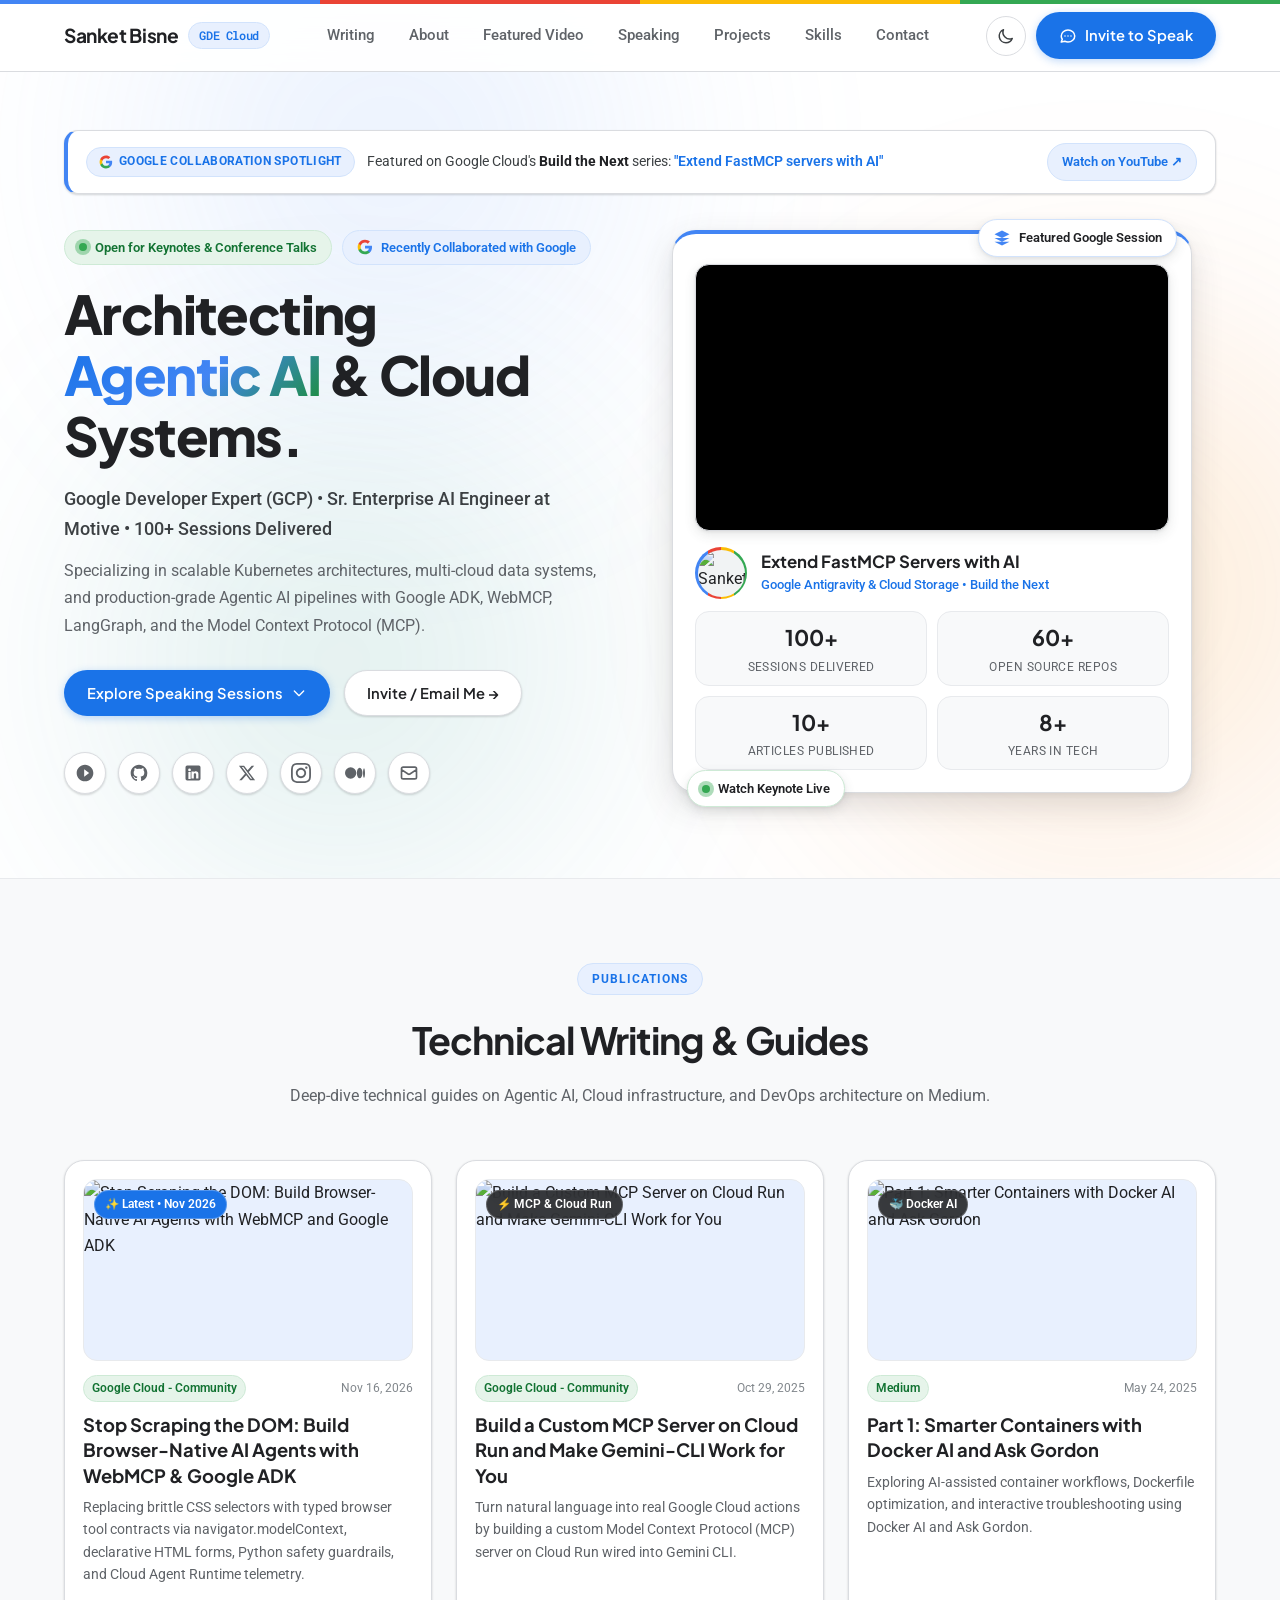
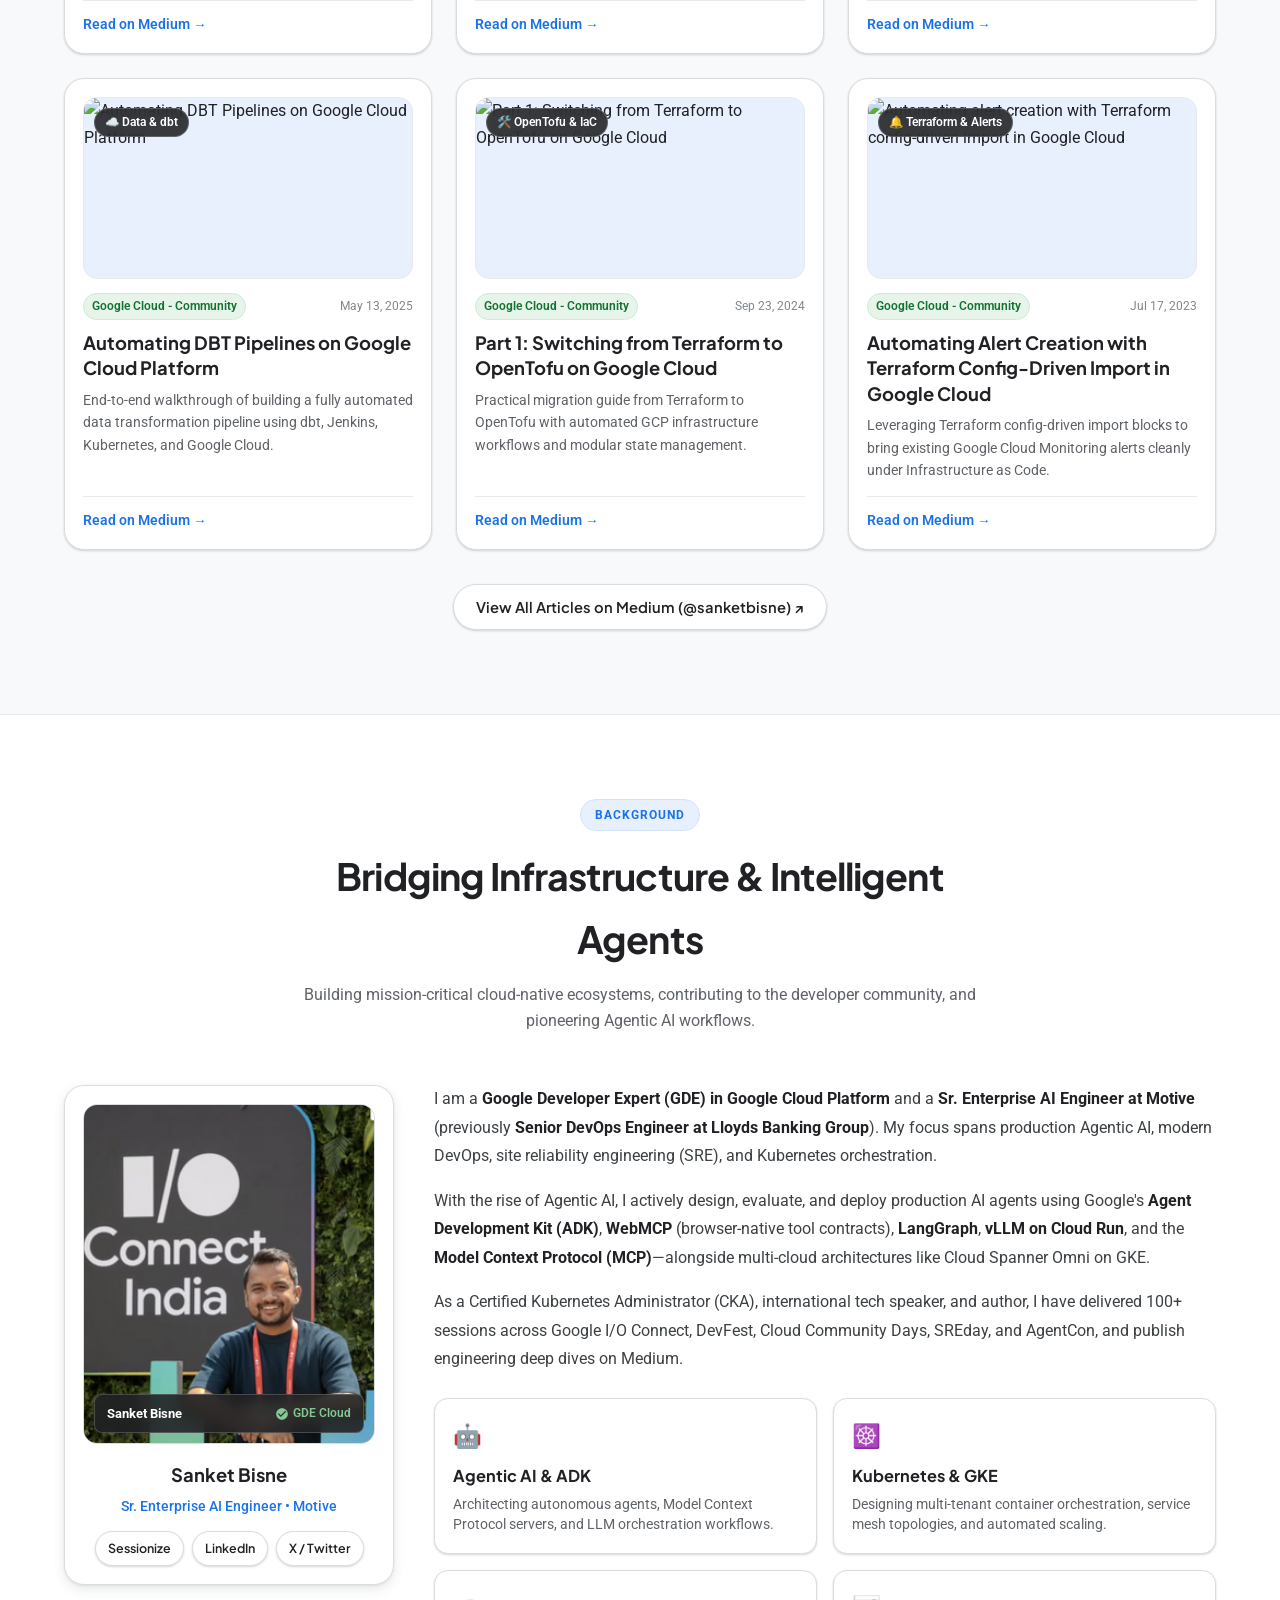
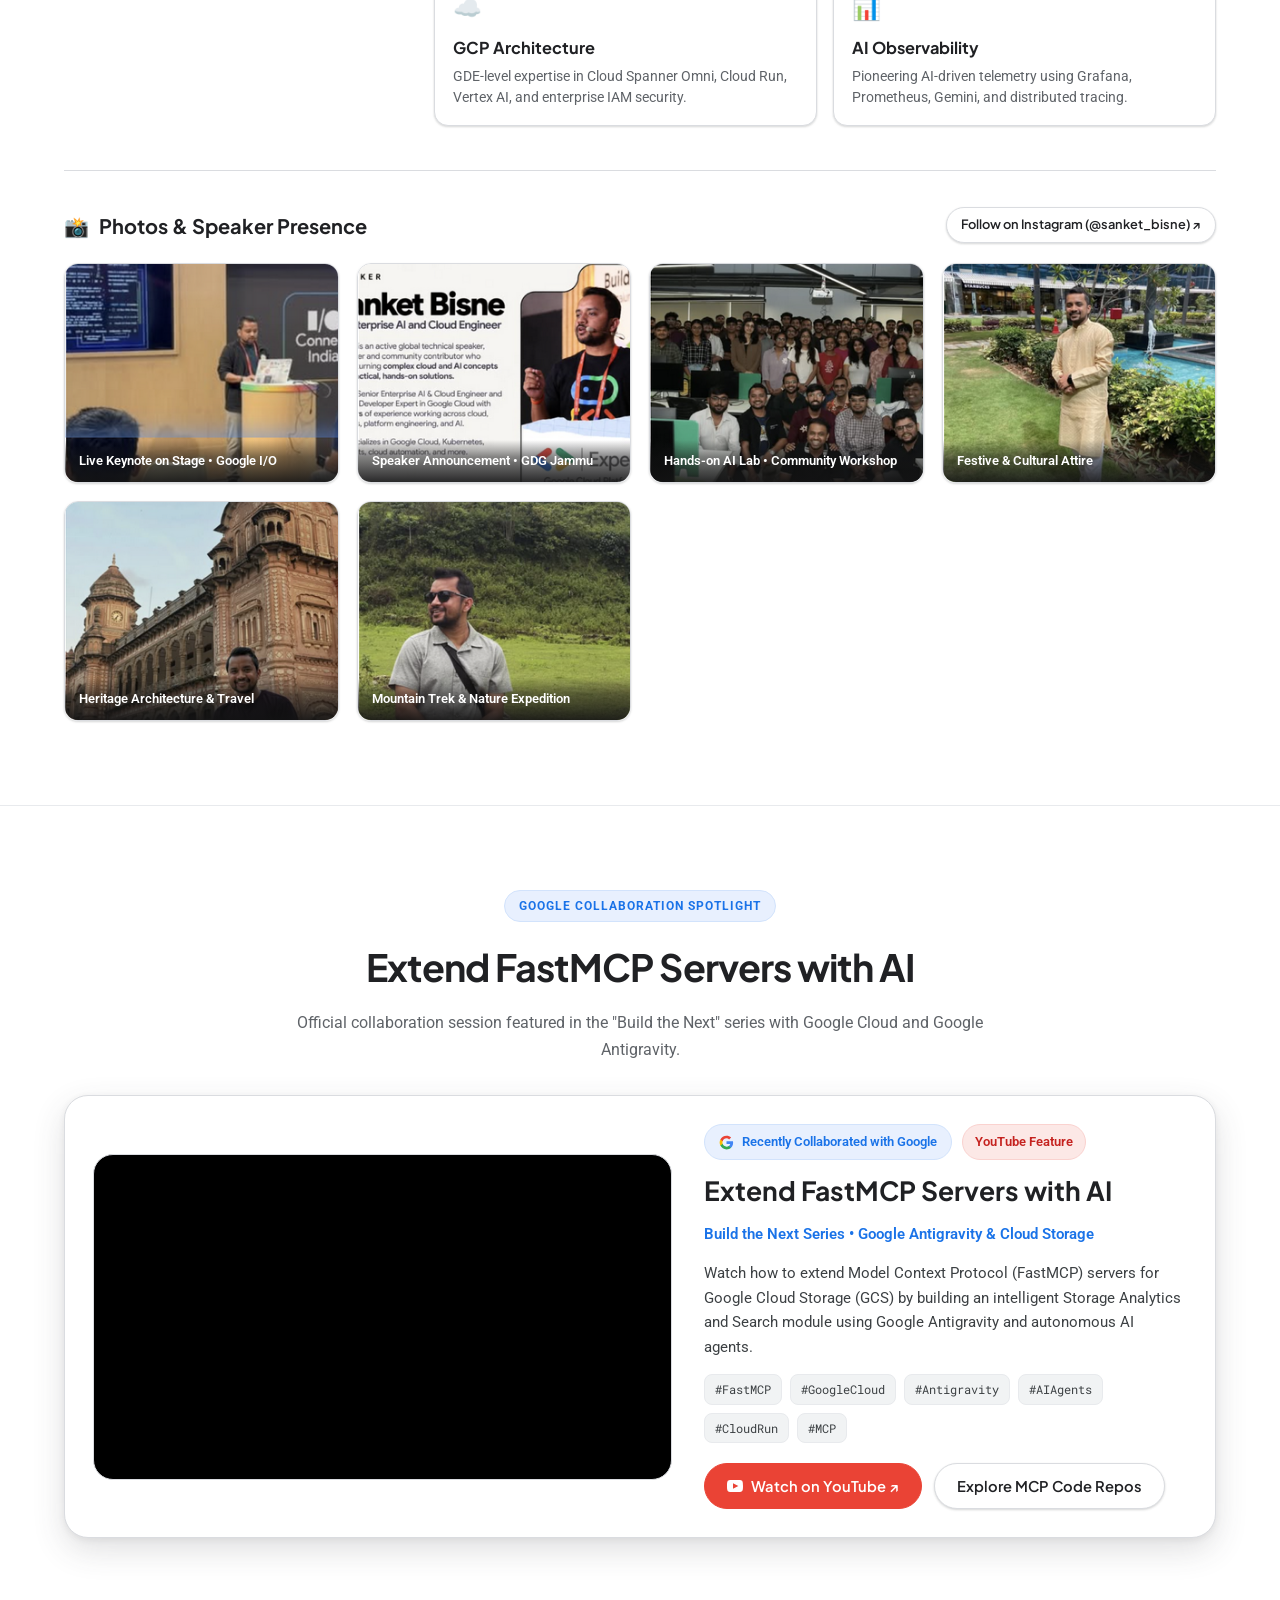
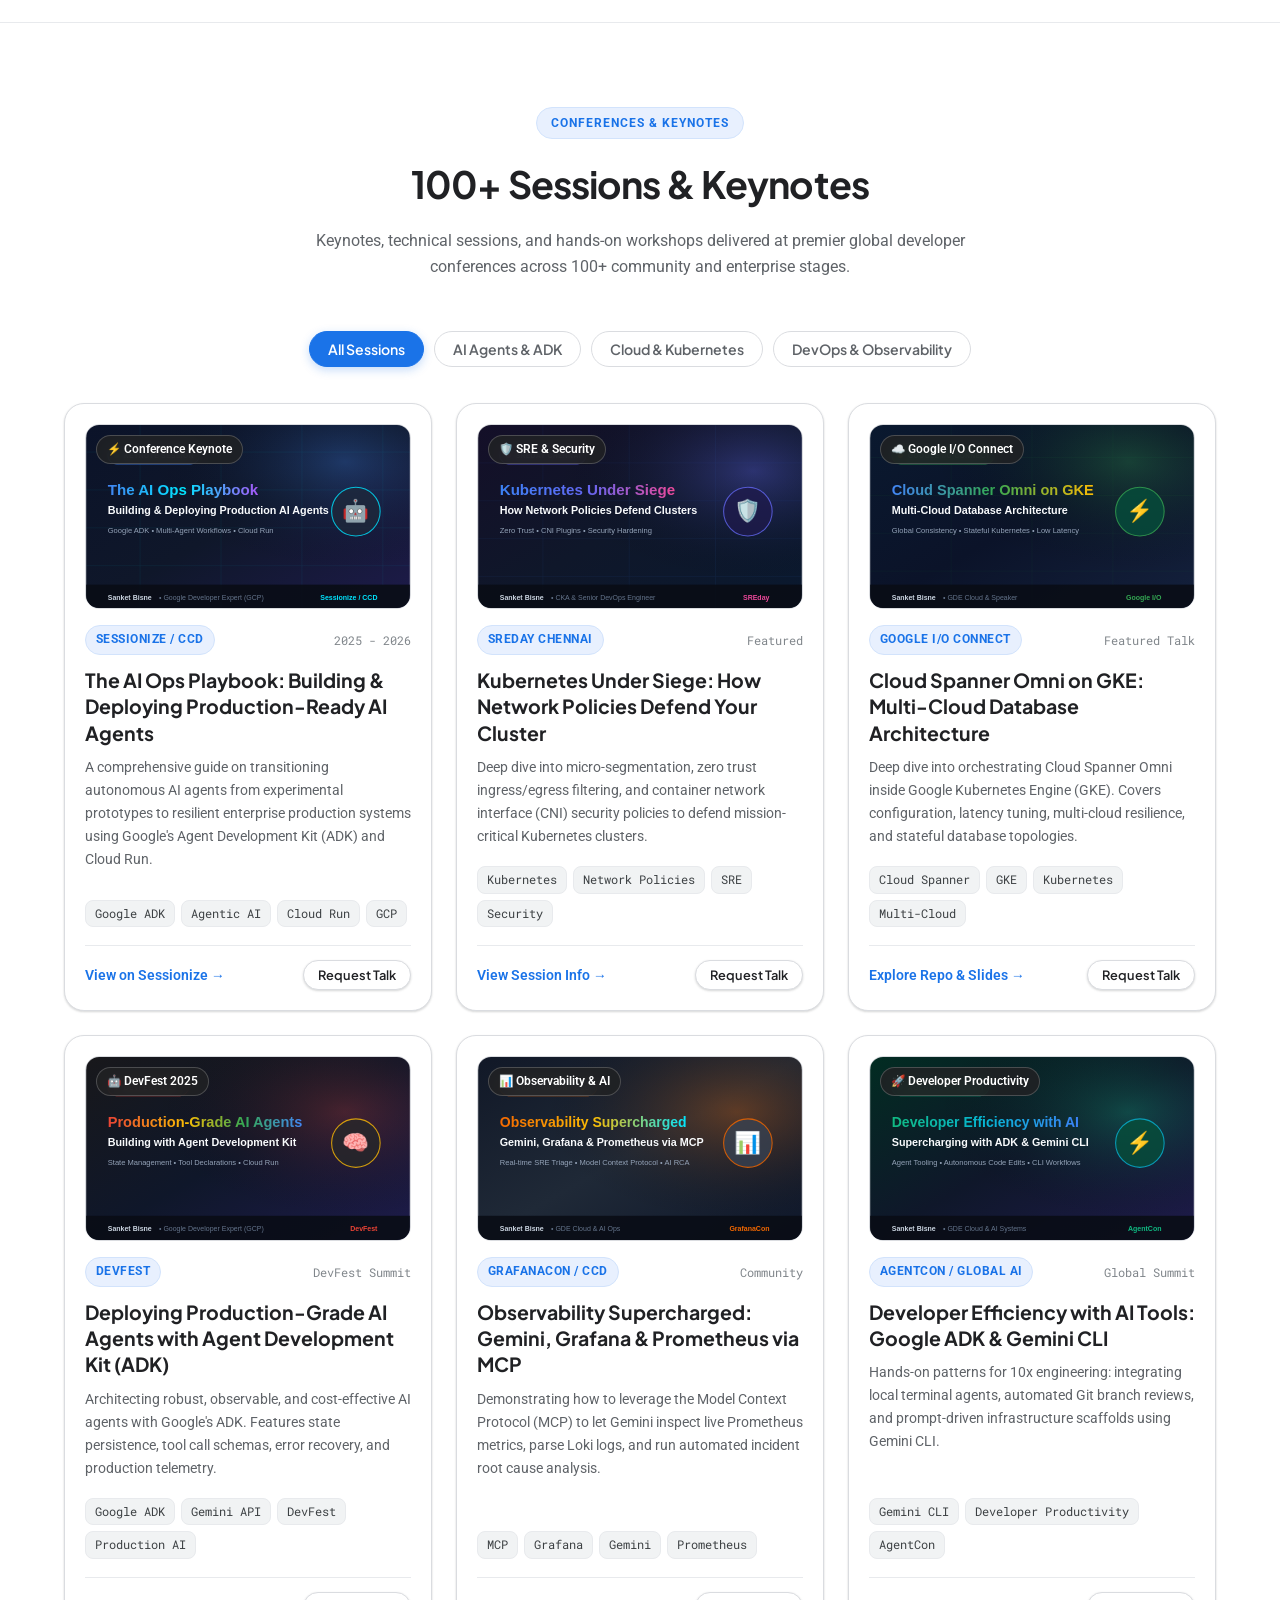
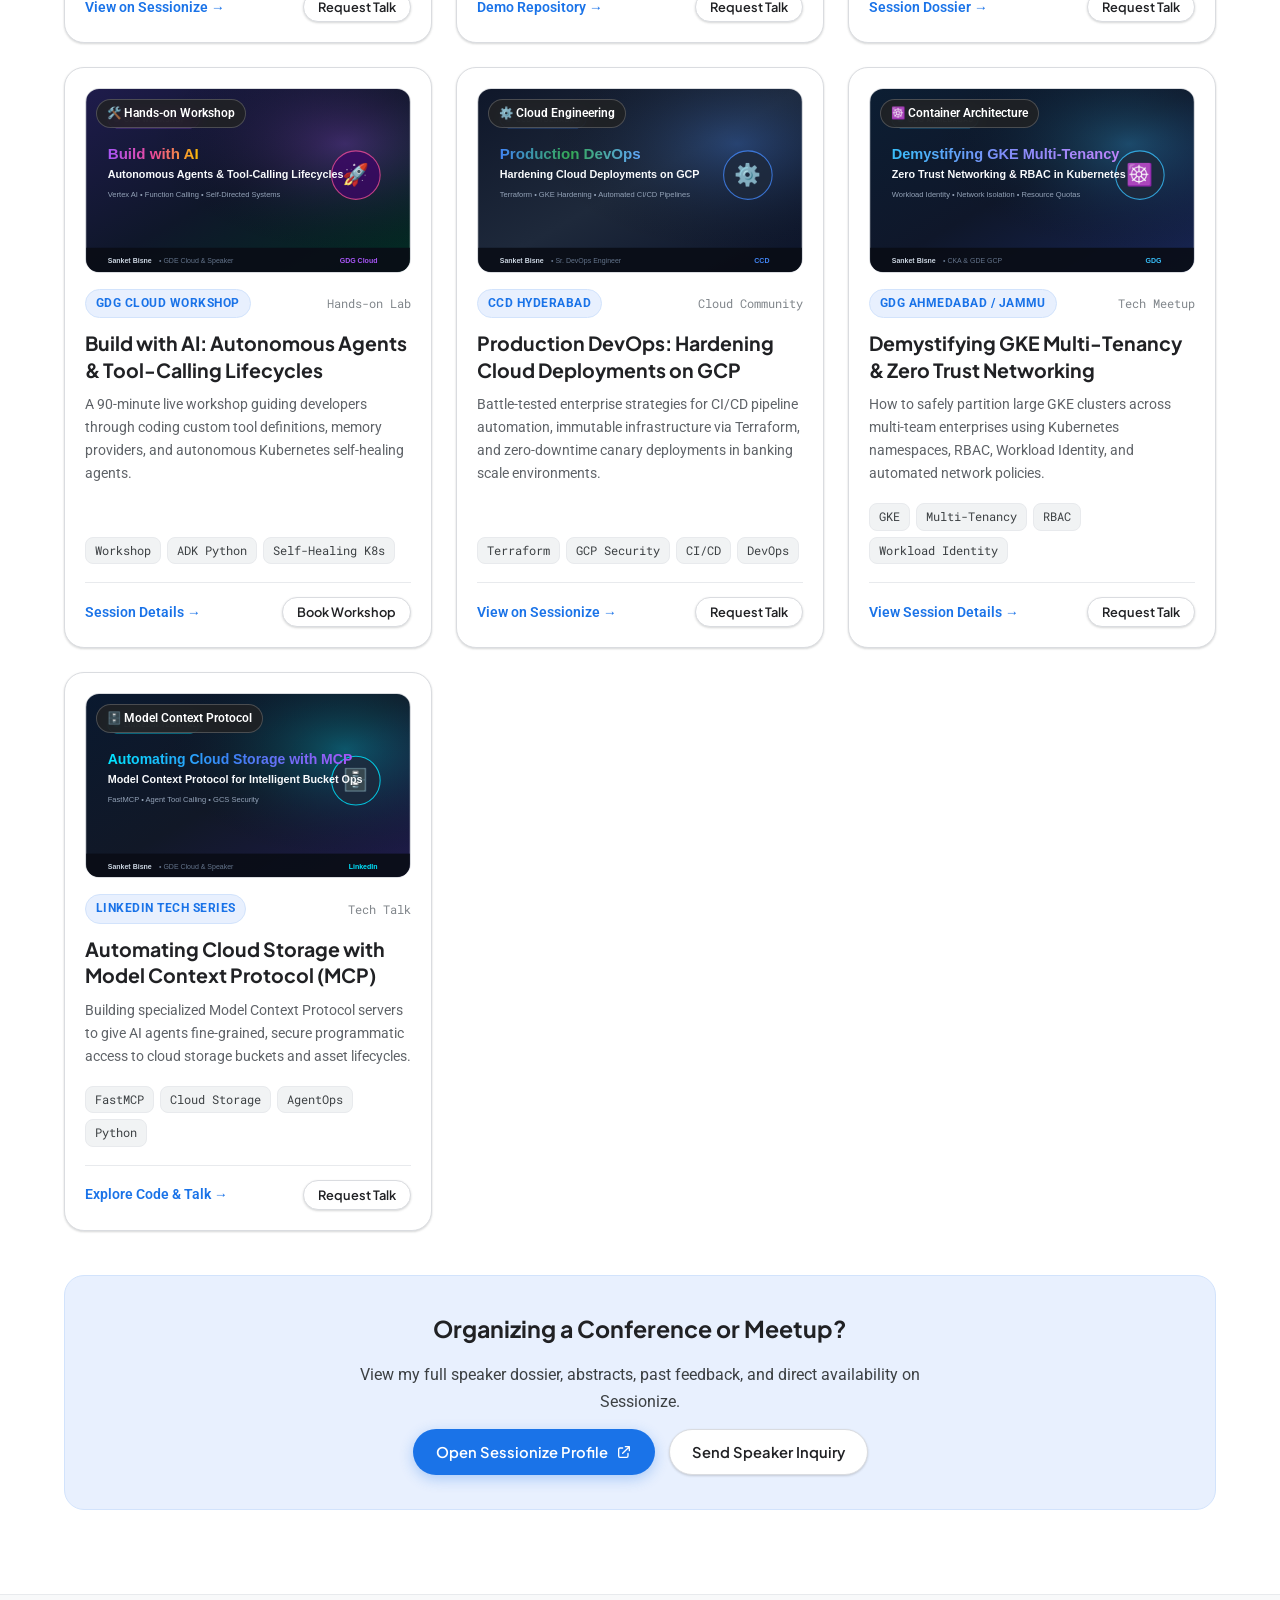
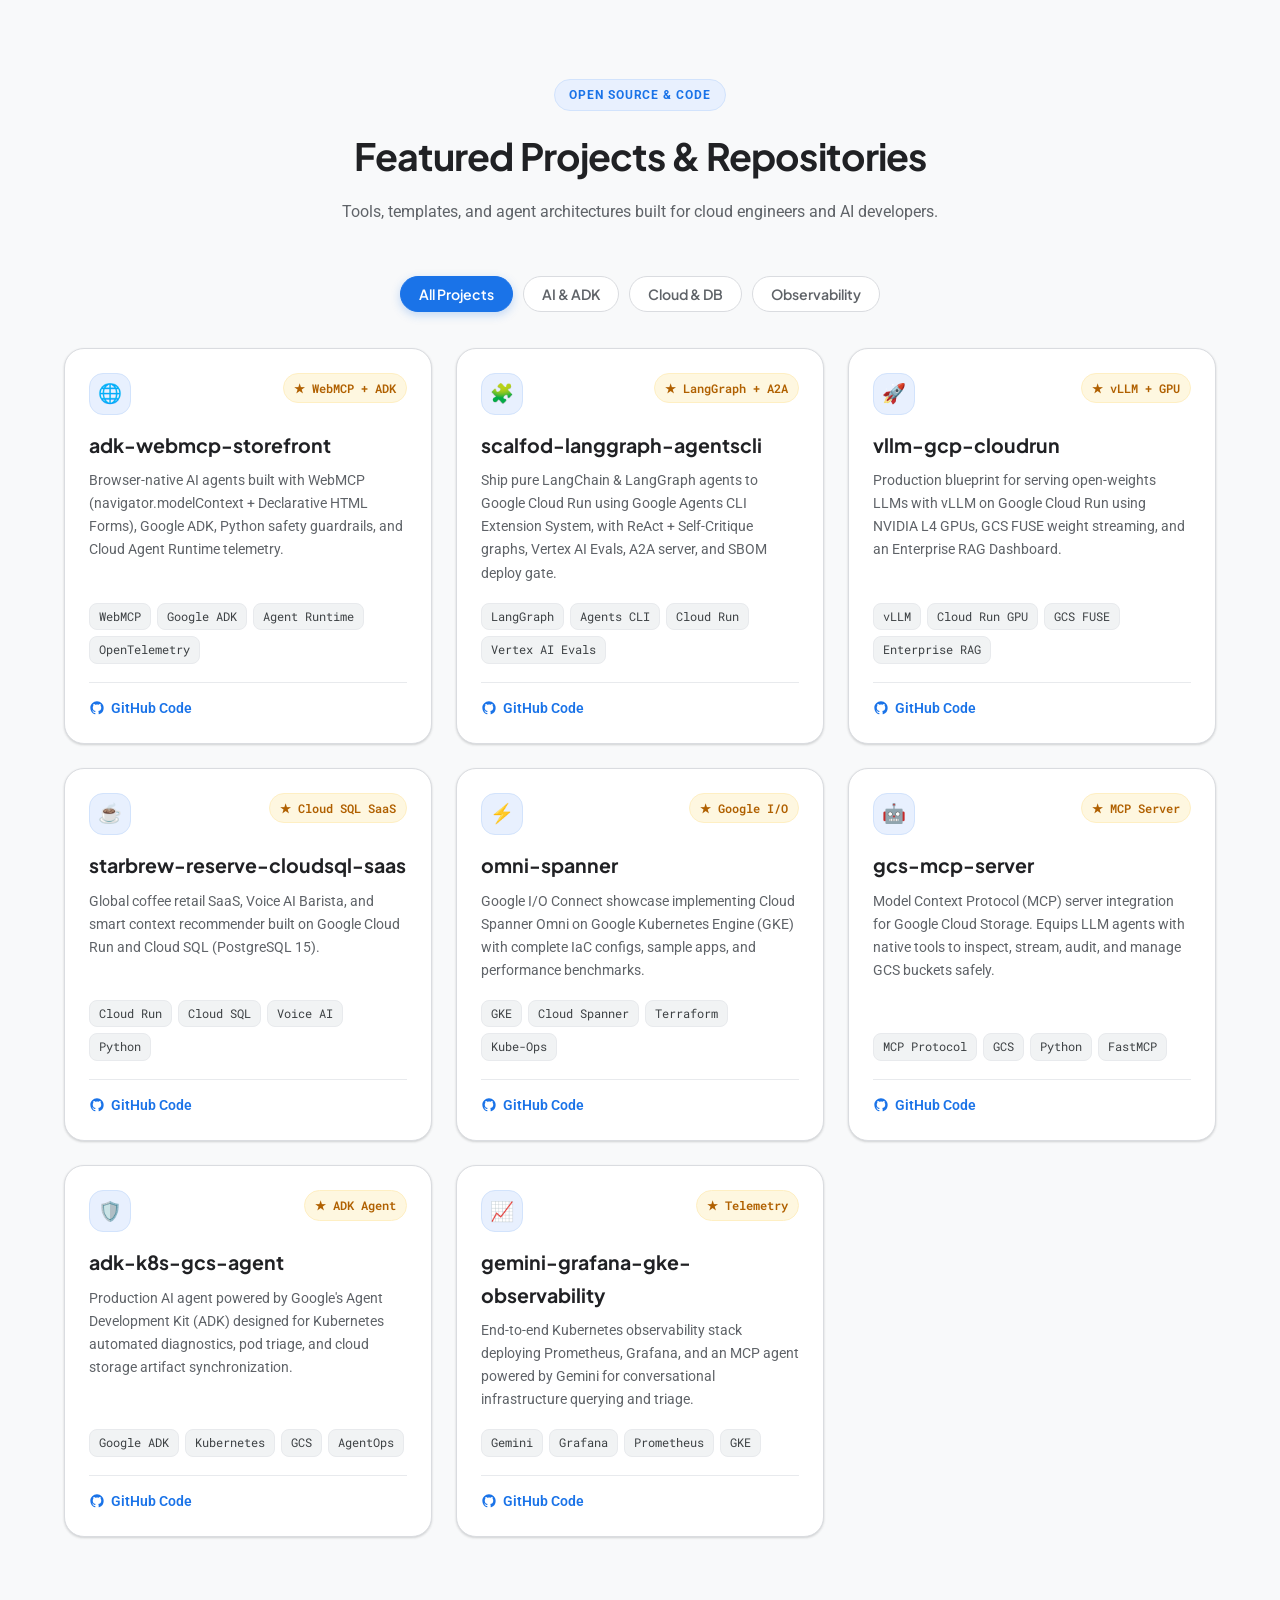
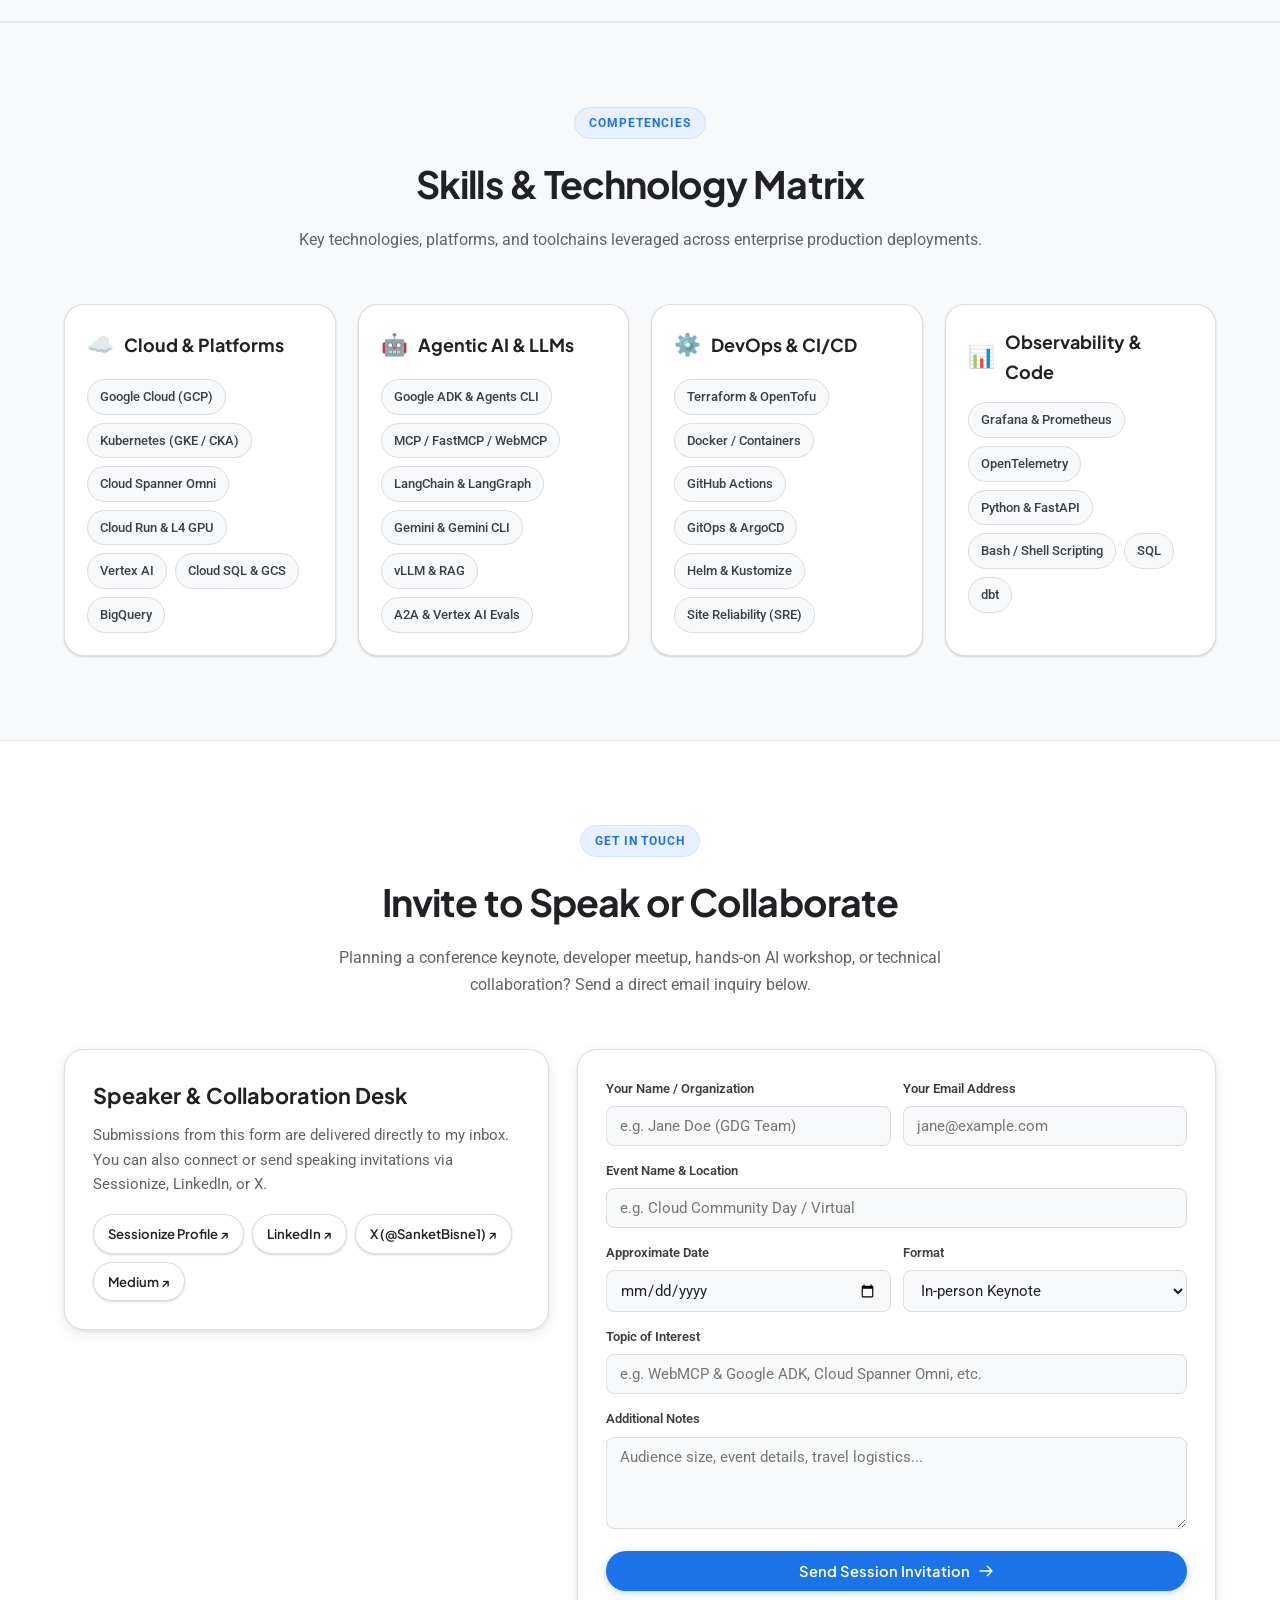
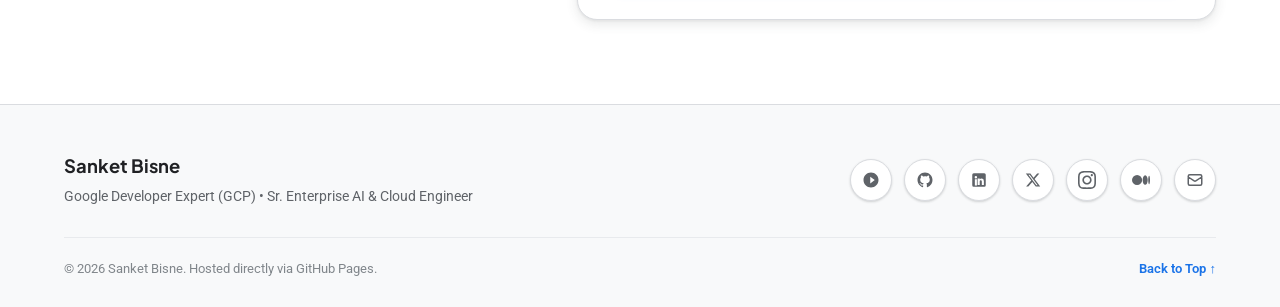
==== index.html @ dd31a04c "privacy: hide email address from public portfolio UI" ====
<!DOCTYPE html>
<html lang="en">
<head>
  <meta charset="UTF-8">
  <meta name="viewport" content="width=device-width, initial-scale=1.0">
  
  <!-- Primary Meta Tags -->
  <title>Sanket Bisne | Google Developer Expert (GCP) • Sr. Enterprise AI &amp; Cloud Engineer</title>
  <meta name="title" content="Sanket Bisne | Google Developer Expert (GCP) • Sr. Enterprise AI &amp; Cloud Engineer">
  <meta name="description" content="Personal portfolio and speaker profile of Sanket Bisne. Google Developer Expert in GCP, Sr. Enterprise AI Engineer at Motive (formerly Senior DevOps Engineer at Lloyds Banking Group), specializing in Agentic AI, WebMCP, Kubernetes, and Cloud Architecture.">
  <meta name="keywords" content="Sanket Bisne, Google Developer Expert, GDE GCP, Enterprise AI, DevOps, Agentic AI, Google ADK, WebMCP, MCP, Kubernetes, GKE, Cloud Spanner, Sessionize Speaker">
  <meta name="author" content="Sanket Bisne">

  <!-- Open Graph / Facebook / LinkedIn -->
  <meta property="og:type" content="website">
  <meta property="og:url" content="https://sanketbisne.github.io/">
  <meta property="og:title" content="Sanket Bisne | GDE Cloud • Sr. Enterprise AI &amp; Cloud Engineer">
  <meta property="og:description" content="Explore talks, open-source projects, and technical articles by Sanket Bisne. Available for conference keynotes and technical workshops.">
  <meta property="og:image" content="https://cdn.sessionize.com/image/8757-400o400o2-XR5uKT2nveJSmhpvc5J21r.jpg">

  <!-- Twitter -->
  <meta property="twitter:card" content="summary_large_image">
  <meta property="twitter:url" content="https://sanketbisne.github.io/">
  <meta property="twitter:title" content="Sanket Bisne | GDE Cloud • Sr. Enterprise AI &amp; Cloud Engineer">
  <meta property="twitter:description" content="Explore talks, open-source projects, and technical articles by Sanket Bisne.">
  <meta property="twitter:image" content="https://cdn.sessionize.com/image/8757-400o400o2-XR5uKT2nveJSmhpvc5J21r.jpg">

  <!-- Google Fonts: Plus Jakarta Sans (Google Sans style), Roboto, Roboto Mono -->
  <link rel="preconnect" href="https://fonts.googleapis.com">
  <link rel="preconnect" href="https://fonts.gstatic.com" crossorigin>
  <link href="https://fonts.googleapis.com/css2?family=Plus+Jakarta+Sans:wght@500;600;700;800&family=Roboto+Mono:wght@400;500;600&family=Roboto:wght@300;400;500;700&display=swap" rel="stylesheet">

  <!-- Early Theme Init (prevents flash) -->
  <script>
    if (localStorage.getItem('sanket-theme') === 'dark') {
      document.documentElement.setAttribute('data-theme', 'dark');
    }
  </script>

  <!-- Stylesheet -->
  <link rel="stylesheet" href="css/style.css">
  
  <!-- Structured Data (JSON-LD) for SEO -->
  <script type="application/ld+json">
  {
    "@context": "https://schema.org",
    "@type": "Person",
    "name": "Sanket Bisne",
    "url": "https://sanketbisne.github.io/",
    "sameAs": [
      "https://github.com/sanketbisne",
      "https://linkedin.com/in/sanketbisne",
      "https://sessionize.com/sanketbisne",
      "https://medium.com/@sanketbisne",
      "https://x.com/SanketBisne1",
      "https://instagram.com/sanket_bisne"
    ],
    "jobTitle": "Sr. Enterprise AI Engineer & Google Developer Expert (GCP)",
    "worksFor": {
      "@type": "Organization",
      "name": "Motive"
    },
    "knowsAbout": ["Google Cloud Platform", "Kubernetes", "DevOps", "Agentic AI", "Google ADK", "Model Context Protocol", "WebMCP", "Cloud Spanner"]
  }
  </script>
</head>
<body>

  <!-- Ambient Animated Glowing Background -->
  <div class="ambient-bg" aria-hidden="true">
    <div class="ambient-blob blob-1"></div>
    <div class="ambient-blob blob-2"></div>
    <div class="ambient-blob blob-3"></div>
  </div>

  <!-- Sticky Glass Navigation -->
  <header class="navbar">
    <div class="container nav-container">
      <a href="#" class="logo">
        <span>Sanket Bisne</span>
        <span class="logo-badge">GDE Cloud</span>
      </a>

      <ul class="nav-links">
        <li><a href="#articles" class="nav-link">Writing</a></li>
        <li><a href="#about" class="nav-link">About</a></li>
        <li><a href="#featured-video" class="nav-link">Featured Video</a></li>
        <li><a href="#speaking" class="nav-link">Speaking</a></li>
        <li><a href="#projects" class="nav-link">Projects</a></li>
        <li><a href="#skills" class="nav-link">Skills</a></li>
        <li><a href="#contact" class="nav-link">Contact</a></li>
      </ul>

      <div class="nav-actions">
        <button id="theme-toggle" type="button" class="theme-toggle-btn" aria-label="Switch to Gemini Dark theme" title="Switch to Gemini Dark theme">
          <svg width="18" height="18" fill="none" stroke="currentColor" viewBox="0 0 24 24"><path stroke-linecap="round" stroke-linejoin="round" stroke-width="2" d="M20.354 15.354A9 9 0 018.646 3.646 9.003 9.003 0 0012 21a9.003 9.003 0 008.354-5.646z"/></svg>
        </button>
        <a href="#speaker-modal" class="btn btn-primary open-speaker-modal" data-topic="General Keynote">
          <svg width="18" height="18" fill="none" stroke="currentColor" viewBox="0 0 24 24"><path stroke-linecap="round" stroke-linejoin="round" stroke-width="2" d="M8 12h.01M12 12h.01M16 12h.01M21 12c0 4.418-4.03 8-9 8a9.863 9.863 0 01-4.255-.949L3 20l1.395-3.72C3.512 15.042 3 13.574 3 12c0-4.418 4.03-8 9-8s9 3.582 9 8z"></path></svg>
          Invite to Speak
        </a>
        <button class="mobile-menu-btn" aria-label="Toggle navigation menu" aria-expanded="false">
          <svg width="24" height="24" fill="none" stroke="currentColor" viewBox="0 0 24 24"><path stroke-linecap="round" stroke-linejoin="round" stroke-width="2" d="M4 6h16M4 12h16M4 18h16"></path></svg>
        </button>
      </div>
    </div>
  </header>

  <!-- Hero Section -->
  <section class="hero" id="hero">
    <div class="container">
      <!-- Very Top Announcement Spotlight -->
      <div class="hero-top-spotlight">
        <div class="spotlight-content">
          <span class="spotlight-tag">
            <svg width="14" height="14" viewBox="0 0 24 24" fill="none"><path d="M22.56 12.25c0-.78-.07-1.53-.2-2.25H12v4.26h5.92c-.26 1.37-1.04 2.53-2.21 3.31v2.77h3.57c2.08-1.92 3.28-4.74 3.28-8.09z" fill="#4285F4"/><path d="M12 23c2.97 0 5.46-.98 7.28-2.66l-3.57-2.77c-.98.66-2.23 1.06-3.71 1.06-2.86 0-5.29-1.93-6.16-4.53H2.18v2.84C3.99 20.53 7.7 23 12 23z" fill="#34A853"/><path d="M5.84 14.09c-.22-.66-.35-1.36-.35-2.09s.13-1.43.35-2.09V7.06H2.18C1.43 8.55 1 10.22 1 12s.43 3.45 1.18 4.94l2.85-2.22.81-.63z" fill="#FBBC05"/><path d="M12 5.38c1.62 0 3.06.56 4.21 1.64l3.15-3.15C17.45 2.09 14.97 1 12 1 7.7 1 3.99 3.47 2.18 7.06l3.66 2.84c.87-2.6 3.3-4.52 6.16-4.52z" fill="#EA4335"/></svg>
            Google Collaboration Spotlight
          </span>
          <span class="spotlight-text">
            Featured on Google Cloud's <strong>Build the Next</strong> series: <em>"Extend FastMCP servers with AI"</em>
          </span>
        </div>
        <a href="https://www.youtube.com/watch?v=jNU_7WSidB4" target="_blank" rel="noopener noreferrer" class="btn-spotlight">
          Watch on YouTube ↗
        </a>
      </div>

      <div class="hero-grid">
        <div class="hero-content">
          <div class="hero-badges-row">
            <div class="status-pill">
              <span class="pulse-dot"></span>
              <span>Open for Keynotes & Conference Talks</span>
            </div>
            <a href="https://www.youtube.com/watch?v=jNU_7WSidB4" target="_blank" rel="noopener noreferrer" class="badge-google-collab" title="View featured Google collaboration video">
              <svg width="16" height="16" viewBox="0 0 24 24" fill="none">
                <path d="M22.56 12.25c0-.78-.07-1.53-.2-2.25H12v4.26h5.92c-.26 1.37-1.04 2.53-2.21 3.31v2.77h3.57c2.08-1.92 3.28-4.74 3.28-8.09z" fill="#4285F4"/>
                <path d="M12 23c2.97 0 5.46-.98 7.28-2.66l-3.57-2.77c-.98.66-2.23 1.06-3.71 1.06-2.86 0-5.29-1.93-6.16-4.53H2.18v2.84C3.99 20.53 7.7 23 12 23z" fill="#34A853"/>
                <path d="M5.84 14.09c-.22-.66-.35-1.36-.35-2.09s.13-1.43.35-2.09V7.06H2.18C1.43 8.55 1 10.22 1 12s.43 3.45 1.18 4.94l2.85-2.22.81-.63z" fill="#FBBC05"/>
                <path d="M12 5.38c1.62 0 3.06.56 4.21 1.64l3.15-3.15C17.45 2.09 14.97 1 12 1 7.7 1 3.99 3.47 2.18 7.06l3.66 2.84c.87-2.6 3.3-4.52 6.16-4.52z" fill="#EA4335"/>
              </svg>
              <span>Recently Collaborated with Google</span>
            </a>
          </div>

          <h1 class="hero-title">
            Architecting <span class="gradient-text">Agentic AI</span> & Cloud Systems.
          </h1>

          <p class="hero-subtitle">
            Google Developer Expert (GCP) • Sr. Enterprise AI Engineer at Motive • 100+ Sessions Delivered
          </p>

          <p class="hero-desc">
            Specializing in scalable Kubernetes architectures, multi-cloud data systems, and production-grade Agentic AI pipelines with Google ADK, WebMCP, LangGraph, and the Model Context Protocol (MCP).
          </p>

          <div class="hero-ctas">
            <a href="#speaking" class="btn btn-primary">
              Explore Speaking Sessions
              <svg width="16" height="16" fill="none" stroke="currentColor" viewBox="0 0 24 24"><path stroke-linecap="round" stroke-linejoin="round" stroke-width="2" d="M19 9l-7 7-7-7"></path></svg>
            </a>
            <a href="#contact" class="btn btn-secondary">
              Invite / Email Me →
            </a>
          </div>

          <div class="hero-socials">
            <a href="https://sessionize.com/sanketbisne" target="_blank" rel="noopener noreferrer" class="social-icon-btn" title="Sessionize Speaker Profile">
              <svg width="20" height="20" fill="currentColor" viewBox="0 0 24 24"><path d="M12 2C6.48 2 2 6.48 2 12s4.48 10 10 10 10-4.48 10-10S17.52 2 12 2zm-1 14.5v-9l6 4.5-6 4.5z"/></svg>
            </a>
            <a href="https://github.com/sanketbisne" target="_blank" rel="noopener noreferrer" class="social-icon-btn" title="GitHub">
              <svg width="20" height="20" fill="currentColor" viewBox="0 0 24 24"><path fill-rule="evenodd" clip-rule="evenodd" d="M12 2C6.477 2 2 6.484 2 12.017c0 4.425 2.865 8.18 6.839 9.504.5.092.682-.217.682-.483 0-.237-.008-.868-.013-1.703-2.782.605-3.369-1.343-3.369-1.343-.454-1.158-1.11-1.466-1.11-1.466-.908-.62.069-.608.069-.608 1.003.07 1.53 1.032 1.53 1.032.892 1.53 2.341 1.088 2.91.832.092-.647.35-1.088.636-1.338-2.22-.253-4.555-1.113-4.555-4.951 0-1.093.39-1.988 1.029-2.688-.103-.253-.446-1.272.098-2.65 0 0 .84-.27 2.75 1.026A9.564 9.564 0 0112 6.844c.85.004 1.705.115 2.504.337 1.909-1.296 2.747-1.027 2.747-1.027.546 1.379.202 2.398.1 2.651.64.7 1.028 1.595 1.028 2.688 0 3.848-2.339 4.695-4.566 4.943.359.309.678.92.678 1.855 0 1.338-.012 2.419-.012 2.747 0 .268.18.58.688.482A10.019 10.019 0 0022 12.017C22 6.484 17.522 2 12 2z"/></svg>
            </a>
            <a href="https://www.linkedin.com/in/sanketbisne" target="_blank" rel="noopener noreferrer" class="social-icon-btn" title="LinkedIn">
              <svg width="20" height="20" fill="currentColor" viewBox="0 0 24 24"><path d="M19 3a2 2 0 0 1 2 2v14a2 2 0 0 1-2 2H5a2 2 0 0 1-2-2V5a2 2 0 0 1 2-2h14m-.5 15.5v-5.3a3.26 3.26 0 0 0-3.26-3.26c-.85 0-1.84.52-2.28 1.3v-1.11h-2.79v8.37h2.79v-4.93c0-.77.62-1.4 1.39-1.4a1.4 1.4 0 0 1 1.4 1.4v4.93h2.75M6.46 10.9v8.37H9.2V10.9H6.46M7.83 6.64a1.64 1.64 0 1 0 0 3.28 1.64 1.64 0 0 0 0-3.28z"/></svg>
            </a>
            <a href="https://x.com/SanketBisne1" target="_blank" rel="noopener noreferrer" class="social-icon-btn" title="X (@SanketBisne1)">
              <svg width="18" height="18" fill="currentColor" viewBox="0 0 24 24"><path d="M18.244 2.25h3.308l-7.227 8.26 8.502 11.24H16.17l-5.214-6.817L4.99 21.75H1.68l7.73-8.835L1.254 2.25H8.08l4.713 6.231zm-1.161 17.52h1.833L7.084 4.126H5.117z"/></svg>
            </a>
            <a href="https://instagram.com/sanket_bisne" target="_blank" rel="noopener noreferrer" class="social-icon-btn" title="Instagram (@sanket_bisne)">
              <svg width="20" height="20" fill="currentColor" viewBox="0 0 24 24"><path d="M12 2.163c3.204 0 3.584.012 4.85.07 3.252.148 4.771 1.691 4.919 4.919.058 1.265.069 1.645.069 4.849 0 3.205-.012 3.584-.069 4.849-.149 3.225-1.664 4.771-4.919 4.919-1.266.058-1.644.07-4.85.07-3.204 0-3.584-.012-4.849-.07-3.26-.149-4.771-1.699-4.919-4.92-.058-1.265-.07-1.644-.07-4.849 0-3.204.013-3.583.07-4.849.149-3.227 1.664-4.771 4.919-4.919 1.266-.057 1.645-.069 4.849-.069zm0-2.163c-3.259 0-3.667.014-4.947.072-4.358.2-6.78 2.618-6.98 6.98-.059 1.281-.073 1.689-.073 4.948 0 3.259.014 3.668.072 4.948.2 4.358 2.618 6.78 6.98 6.98 1.281.058 1.689.072 4.948.072 3.259 0 3.668-.014 4.948-.072 4.354-.2 6.782-2.618 6.979-6.98.059-1.28.073-1.689.073-4.948 0-3.259-.014-3.667-.072-4.947-.196-4.354-2.617-6.78-6.979-6.98-1.281-.059-1.69-.073-4.949-.073zm0 5.838c-3.403 0-6.162 2.759-6.162 6.162s2.759 6.163 6.162 6.163 6.162-2.759 6.162-6.163c0-3.403-2.759-6.162-6.162-6.162zm0 10.162c-2.209 0-4-1.79-4-4 0-2.209 1.791-4 4-4s4 1.791 4 4c0 2.21-1.791 4-4 4zm6.406-11.845c-.796 0-1.441.645-1.441 1.44s.645 1.44 1.441 1.44c.795 0 1.439-.645 1.439-1.44s-.644-1.44-1.439-1.44z"/></svg>
            </a>
            <a href="https://medium.com/@sanketbisne" target="_blank" rel="noopener noreferrer" class="social-icon-btn" title="Medium Tech Blog">
              <svg width="20" height="20" fill="currentColor" viewBox="0 0 24 24"><path d="M13.54 12a6.8 6.8 0 01-6.77 6.82A6.8 6.8 0 010 12a6.8 6.8 0 016.77-6.82A6.8 6.8 0 0113.54 12zM20.96 12c0 3.54-1.51 6.42-3.38 6.42-1.87 0-3.39-2.88-3.39-6.42s1.52-6.42 3.39-6.42 3.38 2.88 3.38 6.42M24 12c0 3.17-.53 5.75-1.19 5.75-.66 0-1.19-2.58-1.19-5.75s.53-5.75 1.19-5.75C23.47 6.25 24 8.83 24 12z"/></svg>
            </a>
            <a href="#contact" class="social-icon-btn" title="Send Session Inquiry">
              <svg width="20" height="20" fill="none" stroke="currentColor" viewBox="0 0 24 24"><path stroke-linecap="round" stroke-linejoin="round" stroke-width="2" d="M3 8l7.89 5.26a2 2 0 002.22 0L21 8M5 19h14a2 2 0 002-2V7a2 2 0 00-2-2H5a2 2 0 00-2 2v10a2 2 0 002 2z"/></svg>
            </a>
          </div>
        </div>

        <!-- Hero Visual Card: Featured Video Centerpiece -->
        <div class="hero-visual">
          <div class="visual-card hero-feature-card">
            <div class="floating-badge badge-top">
              <svg width="18" height="18" viewBox="0 0 24 24" fill="#4285F4"><path d="M12 2L2 7l10 5 10-5-10-5zM2 17l10 5 10-5M2 12l10 5 10-5"/></svg>
              <span>Featured Google Session</span>
            </div>

            <!-- Embedded 16:9 Video Player Right on Very Top -->
            <div class="hero-player-wrap">
              <iframe
                src="https://www.youtube-nocookie.com/embed/jNU_7WSidB4"
                title="Extend FastMCP servers with AI | Sanket Bisne"
                allow="accelerometer; autoplay; clipboard-write; encrypted-media; gyroscope; picture-in-picture; web-share"
                allowfullscreen>
              </iframe>
            </div>

            <div class="visual-header" style="margin-bottom: 12px;">
              <div class="avatar-container" style="width: 52px; height: 52px; flex-shrink: 0;">
                <img src="https://cdn.sessionize.com/image/8757-400o400o2-XR5uKT2nveJSmhpvc5J21r.jpg" alt="Sanket Bisne" class="avatar-img" onerror="this.onerror=null; this.src='https://github.com/sanketbisne.png';">
              </div>
              <div class="visual-header-text">
                <h3 style="font-size: 1.05rem; line-height: 1.3;">Extend FastMCP Servers with AI</h3>
                <p style="font-size: 0.8rem; margin-top: 2px;">Google Antigravity &amp; Cloud Storage • Build the Next</p>
              </div>
            </div>

            <div class="visual-stats" style="margin-bottom: 0;">
              <div class="stat-box" style="padding: 8px 10px;">
                <div class="stat-number" data-count="100" style="font-size: 1.35rem;">0+</div>
                <div class="stat-label" style="font-size: 0.72rem;">Sessions Delivered</div>
              </div>
              <div class="stat-box" style="padding: 8px 10px;">
                <div class="stat-number" data-count="60" style="font-size: 1.35rem;">0+</div>
                <div class="stat-label" style="font-size: 0.72rem;">Open Source Repos</div>
              </div>
              <div class="stat-box" style="padding: 8px 10px;">
                <div class="stat-number" data-count="10" style="font-size: 1.35rem;">0+</div>
                <div class="stat-label" style="font-size: 0.72rem;">Articles Published</div>
              </div>
              <div class="stat-box" style="padding: 8px 10px;">
                <div class="stat-number" data-count="8" style="font-size: 1.35rem;">0+</div>
                <div class="stat-label" style="font-size: 0.72rem;">Years In Tech</div>
              </div>
            </div>

            <div class="floating-badge badge-bottom">
              <span class="pulse-dot"></span>
              <span>Watch Keynote Live</span>
            </div>
          </div>
        </div>
      </div>
    </div>
  </section>

  <!-- Technical Writing & Articles Section -->
  <section class="section section-alt" id="articles">
    <div class="container">
      <div class="section-header">
        <span class="section-tag">Publications</span>
        <h2 class="section-title">Technical Writing & Guides</h2>
        <p class="section-desc">
          Deep-dive technical guides on Agentic AI, Cloud infrastructure, and DevOps architecture on Medium.
        </p>
      </div>

      <div class="articles-grid">
        <!-- Article 1 (Latest - Nov 2026) -->
        <a href="https://medium.com/google-cloud/stop-scraping-the-dom-build-browser-native-ai-agents-with-webmcp-and-google-adk-90593f7444d6" target="_blank" rel="noopener noreferrer" class="article-card">
          <div class="article-thumb-container">
            <span class="article-thumb-badge latest">✨ Latest • Nov 2026</span>
            <img src="https://cdn-images-1.medium.com/max/1024/1*9DSsGoN7oUueeVezzRcetg.jpeg" alt="Stop Scraping the DOM: Build Browser-Native AI Agents with WebMCP and Google ADK" class="article-thumb-img" loading="lazy">
          </div>
          <div class="article-meta">
            <span class="article-platform">Google Cloud - Community</span>
            <span>Nov 16, 2026</span>
          </div>
          <h3 class="article-title">Stop Scraping the DOM: Build Browser-Native AI Agents with WebMCP &amp; Google ADK</h3>
          <p class="article-desc">
            Replacing brittle CSS selectors with typed browser tool contracts via navigator.modelContext, declarative HTML forms, Python safety guardrails, and Cloud Agent Runtime telemetry.
          </p>
          <div class="article-footer">
            Read on Medium →
          </div>
        </a>

        <!-- Article 2 (Oct 2025) -->
        <a href="https://medium.com/google-cloud/build-custom-mcp-server-cloud-run-gemini-cli-4de8e2ead52a" target="_blank" rel="noopener noreferrer" class="article-card">
          <div class="article-thumb-container">
            <span class="article-thumb-badge">⚡ MCP &amp; Cloud Run</span>
            <img src="https://cdn-images-1.medium.com/max/1024/1*RdUqYgqeYzq__hQZGcpBQA.png" alt="Build a Custom MCP Server on Cloud Run and Make Gemini-CLI Work for You" class="article-thumb-img" loading="lazy">
          </div>
          <div class="article-meta">
            <span class="article-platform">Google Cloud - Community</span>
            <span>Oct 29, 2025</span>
          </div>
          <h3 class="article-title">Build a Custom MCP Server on Cloud Run and Make Gemini-CLI Work for You</h3>
          <p class="article-desc">
            Turn natural language into real Google Cloud actions by building a custom Model Context Protocol (MCP) server on Cloud Run wired into Gemini CLI.
          </p>
          <div class="article-footer">
            Read on Medium →
          </div>
        </a>

        <!-- Article 3 (May 2025) -->
        <a href="https://medium.com/@sanketbisne/part1-smarter-containers-with-docker-ai-and-ask-gordon-93434d950b49" target="_blank" rel="noopener noreferrer" class="article-card">
          <div class="article-thumb-container">
            <span class="article-thumb-badge">🐳 Docker AI</span>
            <img src="https://cdn-images-1.medium.com/max/1024/1*I_Xp1Ye2b5hqeQJa1PdXvQ.png" alt="Part 1: Smarter Containers with Docker AI and Ask Gordon" class="article-thumb-img" loading="lazy">
          </div>
          <div class="article-meta">
            <span class="article-platform">Medium</span>
            <span>May 24, 2025</span>
          </div>
          <h3 class="article-title">Part 1: Smarter Containers with Docker AI and Ask Gordon</h3>
          <p class="article-desc">
            Exploring AI-assisted container workflows, Dockerfile optimization, and interactive troubleshooting using Docker AI and Ask Gordon.
          </p>
          <div class="article-footer">
            Read on Medium →
          </div>
        </a>

        <!-- Article 4 (May 2025) -->
        <a href="https://medium.com/google-cloud/automating-dbt-pipelines-on-google-cloud-platform-%EF%B8%8F-5d7497f7b7c3" target="_blank" rel="noopener noreferrer" class="article-card">
          <div class="article-thumb-container">
            <span class="article-thumb-badge">☁️ Data &amp; dbt</span>
            <img src="https://cdn-images-1.medium.com/max/2048/1*CCVToB4FBEk3U4L42kdl1Q.jpeg" alt="Automating DBT Pipelines on Google Cloud Platform" class="article-thumb-img" loading="lazy">
          </div>
          <div class="article-meta">
            <span class="article-platform">Google Cloud - Community</span>
            <span>May 13, 2025</span>
          </div>
          <h3 class="article-title">Automating DBT Pipelines on Google Cloud Platform</h3>
          <p class="article-desc">
            End-to-end walkthrough of building a fully automated data transformation pipeline using dbt, Jenkins, Kubernetes, and Google Cloud.
          </p>
          <div class="article-footer">
            Read on Medium →
          </div>
        </a>

        <!-- Article 5 (Sep 2024) -->
        <a href="https://medium.com/google-cloud/part1-switching-from-terraform-to-opentofu-and-automating-your-infrastructure-on-google-cloud-8307ac6825e0" target="_blank" rel="noopener noreferrer" class="article-card">
          <div class="article-thumb-container">
            <span class="article-thumb-badge">🛠️ OpenTofu &amp; IaC</span>
            <img src="https://cdn-images-1.medium.com/max/2240/1*hJrql84BsJwCFOkfwUXIFQ.png" alt="Part 1: Switching from Terraform to OpenTofu on Google Cloud" class="article-thumb-img" loading="lazy">
          </div>
          <div class="article-meta">
            <span class="article-platform">Google Cloud - Community</span>
            <span>Sep 23, 2024</span>
          </div>
          <h3 class="article-title">Part 1: Switching from Terraform to OpenTofu on Google Cloud</h3>
          <p class="article-desc">
            Practical migration guide from Terraform to OpenTofu with automated GCP infrastructure workflows and modular state management.
          </p>
          <div class="article-footer">
            Read on Medium →
          </div>
        </a>

        <!-- Article 6 (Jul 2023) -->
        <a href="https://medium.com/google-cloud/automating-alert-creation-with-terraform-config-driven-import-in-google-cloud-%EF%B8%8F-1c9093ddd79f" target="_blank" rel="noopener noreferrer" class="article-card">
          <div class="article-thumb-container">
            <span class="article-thumb-badge">🔔 Terraform &amp; Alerts</span>
            <img src="https://cdn-images-1.medium.com/max/1000/0*z1b6fBihCCZdhtKD" alt="Automating alert creation with Terraform config-driven import in Google Cloud" class="article-thumb-img" loading="lazy">
          </div>
          <div class="article-meta">
            <span class="article-platform">Google Cloud - Community</span>
            <span>Jul 17, 2023</span>
          </div>
          <h3 class="article-title">Automating Alert Creation with Terraform Config-Driven Import in Google Cloud</h3>
          <p class="article-desc">
            Leveraging Terraform config-driven import blocks to bring existing Google Cloud Monitoring alerts cleanly under Infrastructure as Code.
          </p>
          <div class="article-footer">
            Read on Medium →
          </div>
        </a>
      </div>

      <div class="articles-cta">
        <a href="https://medium.com/@sanketbisne" target="_blank" rel="noopener noreferrer" class="btn btn-secondary">
          View All Articles on Medium (@sanketbisne) ↗
        </a>
      </div>
    </div>
  </section>

  <!-- About Section -->
  <section class="section" id="about">
    <div class="container">
      <div class="section-header">
        <span class="section-tag">Background</span>
        <h2 class="section-title">Bridging Infrastructure & Intelligent Agents</h2>
        <p class="section-desc">
          Building mission-critical cloud-native ecosystems, contributing to the developer community, and pioneering Agentic AI workflows.
        </p>
      </div>

      <div class="about-grid-enhanced">
        <!-- Speaker Portrait Photo Card -->
        <div class="speaker-portrait-card">
          <div class="speaker-portrait-frame">
            <img src="images/instagram/google-io-logo.jpg" alt="Sanket Bisne at Google I/O Connect" class="speaker-portrait-img" onerror="this.onerror=null; this.src='https://cdn.sessionize.com/image/8757-400o400o2-XR5uKT2nveJSmhpvc5J21r.jpg';">
            <div class="portrait-badge-overlay">
              <span class="portrait-badge-text">Sanket Bisne</span>
              <span class="portrait-verified">
                <svg width="14" height="14" viewBox="0 0 24 24" fill="currentColor"><path d="M12 2C6.48 2 2 6.48 2 12s4.48 10 10 10 10-4.48 10-10S17.52 2 12 2zm-2 15l-5-5 1.41-1.41L10 14.17l7.59-7.59L19 8l-9 9z"/></svg>
                GDE Cloud
              </span>
            </div>
          </div>
          <h4 style="font-family: var(--font-heading); font-size: 1.15rem; margin-bottom: 4px;">Sanket Bisne</h4>
          <p style="font-size: 0.85rem; color: var(--g-blue); font-weight: 500; margin-bottom: 14px;">Sr. Enterprise AI Engineer • Motive</p>
          <div style="display: flex; gap: 8px; justify-content: center; flex-wrap: wrap;">
            <a href="https://sessionize.com/sanketbisne" target="_blank" rel="noopener noreferrer" class="btn btn-secondary" style="font-size: 0.78rem; padding: 6px 12px;">Sessionize</a>
            <a href="https://linkedin.com/in/sanketbisne" target="_blank" rel="noopener noreferrer" class="btn btn-secondary" style="font-size: 0.78rem; padding: 6px 12px;">LinkedIn</a>
            <a href="https://x.com/SanketBisne1" target="_blank" rel="noopener noreferrer" class="btn btn-secondary" style="font-size: 0.78rem; padding: 6px 12px;">X / Twitter</a>
          </div>
        </div>

        <!-- Bio & Technical Pillars -->
        <div class="about-main-content">
          <div class="about-text">
            <p>
              I am a <strong>Google Developer Expert (GDE) in Google Cloud Platform</strong> and a <strong>Sr. Enterprise AI Engineer at Motive</strong> (previously <strong>Senior DevOps Engineer at Lloyds Banking Group</strong>). My focus spans production Agentic AI, modern DevOps, site reliability engineering (SRE), and Kubernetes orchestration.
            </p>
            <p>
              With the rise of Agentic AI, I actively design, evaluate, and deploy production AI agents using Google's <strong>Agent Development Kit (ADK)</strong>, <strong>WebMCP</strong> (browser-native tool contracts), <strong>LangGraph</strong>, <strong>vLLM on Cloud Run</strong>, and the <strong>Model Context Protocol (MCP)</strong>—alongside multi-cloud architectures like Cloud Spanner Omni on GKE.
            </p>
            <p>
              As a Certified Kubernetes Administrator (CKA), international tech speaker, and author, I have delivered 100+ sessions across Google I/O Connect, DevFest, Cloud Community Days, SREday, and AgentCon, and publish engineering deep dives on Medium.
            </p>
          </div>

          <div class="highlights-grid">
            <div class="highlight-card">
              <span class="highlight-icon">🤖</span>
              <h4>Agentic AI & ADK</h4>
              <p>Architecting autonomous agents, Model Context Protocol servers, and LLM orchestration workflows.</p>
            </div>
            <div class="highlight-card">
              <span class="highlight-icon">☸️</span>
              <h4>Kubernetes & GKE</h4>
              <p>Designing multi-tenant container orchestration, service mesh topologies, and automated scaling.</p>
            </div>
            <div class="highlight-card">
              <span class="highlight-icon">☁️</span>
              <h4>GCP Architecture</h4>
              <p>GDE-level expertise in Cloud Spanner Omni, Cloud Run, Vertex AI, and enterprise IAM security.</p>
            </div>
            <div class="highlight-card">
              <span class="highlight-icon">📊</span>
              <h4>AI Observability</h4>
              <p>Pioneering AI-driven telemetry using Grafana, Prometheus, Gemini, and distributed tracing.</p>
            </div>
          </div>
        </div>
      </div>

      <!-- Photos & Stage Presence Strip -->
      <div class="photo-strip-section">
        <div style="display: flex; justify-content: space-between; align-items: center; margin-bottom: 20px; flex-wrap: wrap; gap: 12px;">
          <h3 class="photo-strip-title" style="margin-bottom: 0;">
            <span>📸</span>
            <span>Photos &amp; Speaker Presence</span>
          </h3>
          <a href="https://instagram.com/sanket_bisne" target="_blank" rel="noopener noreferrer" class="btn btn-secondary" style="font-size: 0.8rem; padding: 6px 14px;">
            Follow on Instagram (@sanket_bisne) ↗
          </a>
        </div>
        <div class="photo-gallery-grid">
          <div class="photo-item">
            <img src="images/instagram/google-io-stage.jpg" alt="Delivering Keynote on Stage at Google I/O Connect" class="photo-item-img">
            <div class="photo-item-caption">Live Keynote on Stage • Google I/O</div>
          </div>
          <div class="photo-item">
            <img src="images/instagram/gdg-jammu-speaker.jpg" alt="Google Developer Groups Speaker Announcement" class="photo-item-img">
            <div class="photo-item-caption">Speaker Announcement • GDG Jammu</div>
          </div>
          <div class="photo-item">
            <img src="images/instagram/community-workshop.jpg" alt="Community Workshop Group" class="photo-item-img">
            <div class="photo-item-caption">Hands-on AI Lab • Community Workshop</div>
          </div>
          <div class="photo-item">
            <img src="images/instagram/traditional-kurta.jpg" alt="Sanket Bisne Festive Attire" class="photo-item-img">
            <div class="photo-item-caption">Festive &amp; Cultural Attire</div>
          </div>
          <div class="photo-item">
            <img src="images/instagram/mumbai-portrait.jpg" alt="Sanket Bisne Travel & Architecture" class="photo-item-img">
            <div class="photo-item-caption">Heritage Architecture &amp; Travel</div>
          </div>
          <div class="photo-item">
            <img src="images/instagram/trek-portrait.jpg" alt="Sanket Bisne Mountain Trek & Outdoor Presence" class="photo-item-img">
            <div class="photo-item-caption">Mountain Trek &amp; Nature Expedition</div>
          </div>
        </div>
      </div>
    </div>
  </section>

  <!-- Featured Keynote Video & Google Collaboration -->
  <section class="section section-alt featured-video-section" id="featured-video">
    <div class="container">
      <div class="section-header" style="margin-bottom: 32px;">
        <span class="section-tag">Google Collaboration Spotlight</span>
        <h2 class="section-title">Extend FastMCP Servers with AI</h2>
        <p class="section-desc">
          Official collaboration session featured in the "Build the Next" series with Google Cloud and Google Antigravity.
        </p>
      </div>

      <div class="featured-video-card">
        <div class="video-frame-container">
          <iframe
            src="https://www.youtube-nocookie.com/embed/jNU_7WSidB4"
            title="Extend FastMCP servers with AI | Sanket Bisne"
            allow="accelerometer; autoplay; clipboard-write; encrypted-media; gyroscope; picture-in-picture; web-share"
            allowfullscreen>
          </iframe>
        </div>

        <div class="video-content-details">
          <div class="video-badge-group">
            <span class="badge-google-collab">
              <svg width="15" height="15" viewBox="0 0 24 24" fill="none">
                <path d="M22.56 12.25c0-.78-.07-1.53-.2-2.25H12v4.26h5.92c-.26 1.37-1.04 2.53-2.21 3.31v2.77h3.57c2.08-1.92 3.28-4.74 3.28-8.09z" fill="#4285F4"/>
                <path d="M12 23c2.97 0 5.46-.98 7.28-2.66l-3.57-2.77c-.98.66-2.23 1.06-3.71 1.06-2.86 0-5.29-1.93-6.16-4.53H2.18v2.84C3.99 20.53 7.7 23 12 23z" fill="#34A853"/>
                <path d="M5.84 14.09c-.22-.66-.35-1.36-.35-2.09s.13-1.43.35-2.09V7.06H2.18C1.43 8.55 1 10.22 1 12s.43 3.45 1.18 4.94l2.85-2.22.81-.63z" fill="#FBBC05"/>
                <path d="M12 5.38c1.62 0 3.06.56 4.21 1.64l3.15-3.15C17.45 2.09 14.97 1 12 1 7.7 1 3.99 3.47 2.18 7.06l3.66 2.84c.87-2.6 3.3-4.52 6.16-4.52z" fill="#EA4335"/>
              </svg>
              Recently Collaborated with Google
            </span>
            <span class="badge-yt-feature">YouTube Feature</span>
          </div>

          <h3 class="video-title">Extend FastMCP Servers with AI</h3>
          <div class="video-subtitle">Build the Next Series • Google Antigravity &amp; Cloud Storage</div>
          <p class="video-desc">
            Watch how to extend Model Context Protocol (FastMCP) servers for Google Cloud Storage (GCS) by building an intelligent Storage Analytics and Search module using Google Antigravity and autonomous AI agents.
          </p>

          <div class="video-tags">
            <span class="video-tag">#FastMCP</span>
            <span class="video-tag">#GoogleCloud</span>
            <span class="video-tag">#Antigravity</span>
            <span class="video-tag">#AIAgents</span>
            <span class="video-tag">#CloudRun</span>
            <span class="video-tag">#MCP</span>
          </div>

          <div class="video-actions">
            <a href="https://www.youtube.com/watch?v=jNU_7WSidB4" target="_blank" rel="noopener noreferrer" class="btn btn-youtube">
              <svg width="16" height="16" fill="currentColor" viewBox="0 0 24 24"><path d="M19.615 3.184c-3.604-.246-11.631-.245-15.23 0-3.897.266-4.356 2.62-4.385 8.816.029 6.185.484 8.549 4.385 8.816 3.6.245 11.626.246 15.23 0 3.897-.266 4.356-2.62 4.385-8.816-.029-6.185-.484-8.549-4.385-8.816zm-10.615 12.816v-8l8 3.993-8 4.007z"/></svg>
              Watch on YouTube ↗
            </a>
            <a href="#projects" class="btn btn-secondary">
              Explore MCP Code Repos
            </a>
          </div>
        </div>
      </div>
    </div>
  </section>

  <!-- Speaking & Keynotes Section -->
  <section class="section" id="speaking">
    <div class="container">
      <div class="section-header">
        <span class="section-tag">Conferences & Keynotes</span>
        <h2 class="section-title">100+ Sessions &amp; Keynotes</h2>
        <p class="section-desc">
          Keynotes, technical sessions, and hands-on workshops delivered at premier global developer conferences across 100+ community and enterprise stages.
        </p>
      </div>

      <!-- Filter Buttons -->
      <div class="filter-tabs">
        <button class="filter-btn talk-filter-btn active" data-filter="all">All Sessions</button>
        <button class="filter-btn talk-filter-btn" data-filter="ai-agents">AI Agents & ADK</button>
        <button class="filter-btn talk-filter-btn" data-filter="cloud">Cloud & Kubernetes</button>
        <button class="filter-btn talk-filter-btn" data-filter="observability">DevOps & Observability</button>
      </div>

      <!-- Talks Grid -->
      <div class="speaking-grid">
        <!-- Talk 1 -->
        <div class="talk-card" data-category="ai-agents cloud">
          <div class="talk-thumb-container">
            <span class="talk-thumb-badge">⚡ Conference Keynote</span>
            <img src="images/talks/ai-ops-playbook.svg" alt="The AI Ops Playbook: Building & Deploying Production-Ready AI Agents" class="talk-thumb-img">
          </div>
          <div class="talk-card-header">
            <span class="talk-event-badge">Sessionize / CCD</span>
            <span class="talk-date">2025 - 2026</span>
          </div>
          <h3 class="talk-title">The AI Ops Playbook: Building &amp; Deploying Production-Ready AI Agents</h3>
          <p class="talk-desc">
            A comprehensive guide on transitioning autonomous AI agents from experimental prototypes to resilient enterprise production systems using Google's Agent Development Kit (ADK) and Cloud Run.
          </p>
          <div class="talk-tags">
            <span class="tag">Google ADK</span>
            <span class="tag">Agentic AI</span>
            <span class="tag">Cloud Run</span>
            <span class="tag">GCP</span>
          </div>
          <div class="talk-footer">
            <a href="https://sessionize.com/sanketbisne" target="_blank" rel="noopener noreferrer" class="talk-link">
              View on Sessionize →
            </a>
            <button class="btn btn-secondary open-speaker-modal" style="padding: 6px 14px; font-size: 0.8rem;" data-topic="The AI Ops Playbook">
              Request Talk
            </button>
          </div>
        </div>

        <!-- Talk 2 -->
        <div class="talk-card" data-category="cloud">
          <div class="talk-thumb-container">
            <span class="talk-thumb-badge">🛡️ SRE & Security</span>
            <img src="images/talks/k8s-under-siege.svg" alt="Kubernetes Under Siege: How Network Policies Defend Your Cluster" class="talk-thumb-img">
          </div>
          <div class="talk-card-header">
            <span class="talk-event-badge">SREday Chennai</span>
            <span class="talk-date">Featured</span>
          </div>
          <h3 class="talk-title">Kubernetes Under Siege: How Network Policies Defend Your Cluster</h3>
          <p class="talk-desc">
            Deep dive into micro-segmentation, zero trust ingress/egress filtering, and container network interface (CNI) security policies to defend mission-critical Kubernetes clusters.
          </p>
          <div class="talk-tags">
            <span class="tag">Kubernetes</span>
            <span class="tag">Network Policies</span>
            <span class="tag">SRE</span>
            <span class="tag">Security</span>
          </div>
          <div class="talk-footer">
            <a href="https://sessionize.com/sanketbisne" target="_blank" rel="noopener noreferrer" class="talk-link">
              View Session Info →
            </a>
            <button class="btn btn-secondary open-speaker-modal" style="padding: 6px 14px; font-size: 0.8rem;" data-topic="Kubernetes Under Siege">
              Request Talk
            </button>
          </div>
        </div>

        <!-- Talk 3 -->
        <div class="talk-card" data-category="cloud">
          <div class="talk-thumb-container">
            <span class="talk-thumb-badge">☁️ Google I/O Connect</span>
            <img src="images/talks/spanner-omni-gke.svg" alt="Cloud Spanner Omni on GKE: Multi-Cloud Database Architecture" class="talk-thumb-img">
          </div>
          <div class="talk-card-header">
            <span class="talk-event-badge">Google I/O Connect</span>
            <span class="talk-date">Featured Talk</span>
          </div>
          <h3 class="talk-title">Cloud Spanner Omni on GKE: Multi-Cloud Database Architecture</h3>
          <p class="talk-desc">
            Deep dive into orchestrating Cloud Spanner Omni inside Google Kubernetes Engine (GKE). Covers configuration, latency tuning, multi-cloud resilience, and stateful database topologies.
          </p>
          <div class="talk-tags">
            <span class="tag">Cloud Spanner</span>
            <span class="tag">GKE</span>
            <span class="tag">Kubernetes</span>
            <span class="tag">Multi-Cloud</span>
          </div>
          <div class="talk-footer">
            <a href="https://github.com/sanketbisne/omni-spanner" target="_blank" rel="noopener noreferrer" class="talk-link">
              Explore Repo &amp; Slides →
            </a>
            <button class="btn btn-secondary open-speaker-modal" style="padding: 6px 14px; font-size: 0.8rem;" data-topic="Cloud Spanner Omni on GKE">
              Request Talk
            </button>
          </div>
        </div>

        <!-- Talk 4 -->
        <div class="talk-card" data-category="ai-agents cloud">
          <div class="talk-thumb-container">
            <span class="talk-thumb-badge">🤖 DevFest 2025</span>
            <img src="images/talks/adk-devfest.svg" alt="Deploying Production-Grade AI Agents with Agent Development Kit" class="talk-thumb-img">
          </div>
          <div class="talk-card-header">
            <span class="talk-event-badge">DevFest</span>
            <span class="talk-date">DevFest Summit</span>
          </div>
          <h3 class="talk-title">Deploying Production-Grade AI Agents with Agent Development Kit (ADK)</h3>
          <p class="talk-desc">
            Architecting robust, observable, and cost-effective AI agents with Google's ADK. Features state persistence, tool call schemas, error recovery, and production telemetry.
          </p>
          <div class="talk-tags">
            <span class="tag">Google ADK</span>
            <span class="tag">Gemini API</span>
            <span class="tag">DevFest</span>
            <span class="tag">Production AI</span>
          </div>
          <div class="talk-footer">
            <a href="https://sessionize.com/sanketbisne" target="_blank" rel="noopener noreferrer" class="talk-link">
              View on Sessionize →
            </a>
            <button class="btn btn-secondary open-speaker-modal" style="padding: 6px 14px; font-size: 0.8rem;" data-topic="ADK AI Agents at DevFest">
              Request Talk
            </button>
          </div>
        </div>

        <!-- Talk 5 -->
        <div class="talk-card" data-category="observability ai-agents">
          <div class="talk-thumb-container">
            <span class="talk-thumb-badge">📊 Observability & AI</span>
            <img src="images/talks/observability-gemini-grafana.svg" alt="Observability Supercharged: Gemini, Grafana & Prometheus via MCP" class="talk-thumb-img">
          </div>
          <div class="talk-card-header">
            <span class="talk-event-badge">GrafanaCon / CCD</span>
            <span class="talk-date">Community</span>
          </div>
          <h3 class="talk-title">Observability Supercharged: Gemini, Grafana &amp; Prometheus via MCP</h3>
          <p class="talk-desc">
            Demonstrating how to leverage the Model Context Protocol (MCP) to let Gemini inspect live Prometheus metrics, parse Loki logs, and run automated incident root cause analysis.
          </p>
          <div class="talk-tags">
            <span class="tag">MCP</span>
            <span class="tag">Grafana</span>
            <span class="tag">Gemini</span>
            <span class="tag">Prometheus</span>
          </div>
          <div class="talk-footer">
            <a href="https://github.com/sanketbisne/gemini-grafana-gke-observability" target="_blank" rel="noopener noreferrer" class="talk-link">
              Demo Repository →
            </a>
            <button class="btn btn-secondary open-speaker-modal" style="padding: 6px 14px; font-size: 0.8rem;" data-topic="AI-Powered Observability via MCP">
              Request Talk
            </button>
          </div>
        </div>

        <!-- Talk 6 -->
        <div class="talk-card" data-category="ai-agents">
          <div class="talk-thumb-container">
            <span class="talk-thumb-badge">🚀 Developer Productivity</span>
            <img src="images/talks/developer-efficiency-ai.svg" alt="Developer Efficiency with AI Tools: Google ADK & Gemini CLI" class="talk-thumb-img">
          </div>
          <div class="talk-card-header">
            <span class="talk-event-badge">AgentCon / Global AI</span>
            <span class="talk-date">Global Summit</span>
          </div>
          <h3 class="talk-title">Developer Efficiency with AI Tools: Google ADK &amp; Gemini CLI</h3>
          <p class="talk-desc">
            Hands-on patterns for 10x engineering: integrating local terminal agents, automated Git branch reviews, and prompt-driven infrastructure scaffolds using Gemini CLI.
          </p>
          <div class="talk-tags">
            <span class="tag">Gemini CLI</span>
            <span class="tag">Developer Productivity</span>
            <span class="tag">AgentCon</span>
          </div>
          <div class="talk-footer">
            <a href="https://sessionize.com/sanketbisne" target="_blank" rel="noopener noreferrer" class="talk-link">
              Session Dossier →
            </a>
            <button class="btn btn-secondary open-speaker-modal" style="padding: 6px 14px; font-size: 0.8rem;" data-topic="Developer Efficiency with AI Tools">
              Request Talk
            </button>
          </div>
        </div>

        <!-- Talk 7 -->
        <div class="talk-card" data-category="ai-agents cloud">
          <div class="talk-thumb-container">
            <span class="talk-thumb-badge">🛠️ Hands-on Workshop</span>
            <img src="images/talks/build-with-ai-agents.svg" alt="Build with AI: Autonomous Agents & Tool-Calling Lifecycles" class="talk-thumb-img">
          </div>
          <div class="talk-card-header">
            <span class="talk-event-badge">GDG Cloud Workshop</span>
            <span class="talk-date">Hands-on Lab</span>
          </div>
          <h3 class="talk-title">Build with AI: Autonomous Agents &amp; Tool-Calling Lifecycles</h3>
          <p class="talk-desc">
            A 90-minute live workshop guiding developers through coding custom tool definitions, memory providers, and autonomous Kubernetes self-healing agents.
          </p>
          <div class="talk-tags">
            <span class="tag">Workshop</span>
            <span class="tag">ADK Python</span>
            <span class="tag">Self-Healing K8s</span>
          </div>
          <div class="talk-footer">
            <a href="https://sessionize.com/sanketbisne" target="_blank" rel="noopener noreferrer" class="talk-link">
              Session Details →
            </a>
            <button class="btn btn-secondary open-speaker-modal" style="padding: 6px 14px; font-size: 0.8rem;" data-topic="Hands-on Google ADK Workshop">
              Book Workshop
            </button>
          </div>
        </div>

        <!-- Talk 8 -->
        <div class="talk-card" data-category="cloud observability">
          <div class="talk-thumb-container">
            <span class="talk-thumb-badge">⚙️ Cloud Engineering</span>
            <img src="images/talks/gcp-devops-sre.svg" alt="Production DevOps: Hardening Cloud Deployments on GCP" class="talk-thumb-img">
          </div>
          <div class="talk-card-header">
            <span class="talk-event-badge">CCD Hyderabad</span>
            <span class="talk-date">Cloud Community</span>
          </div>
          <h3 class="talk-title">Production DevOps: Hardening Cloud Deployments on GCP</h3>
          <p class="talk-desc">
            Battle-tested enterprise strategies for CI/CD pipeline automation, immutable infrastructure via Terraform, and zero-downtime canary deployments in banking scale environments.
          </p>
          <div class="talk-tags">
            <span class="tag">Terraform</span>
            <span class="tag">GCP Security</span>
            <span class="tag">CI/CD</span>
            <span class="tag">DevOps</span>
          </div>
          <div class="talk-footer">
            <a href="https://sessionize.com/sanketbisne" target="_blank" rel="noopener noreferrer" class="talk-link">
              View on Sessionize →
            </a>
            <button class="btn btn-secondary open-speaker-modal" style="padding: 6px 14px; font-size: 0.8rem;" data-topic="Production DevOps on GCP">
              Request Talk
            </button>
          </div>
        </div>

        <!-- Talk 9 -->
        <div class="talk-card" data-category="cloud">
          <div class="talk-thumb-container">
            <span class="talk-thumb-badge">☸️ Container Architecture</span>
            <img src="images/talks/gke-multi-tenancy.svg" alt="Demystifying GKE Multi-Tenancy & Zero Trust Networking" class="talk-thumb-img">
          </div>
          <div class="talk-card-header">
            <span class="talk-event-badge">GDG Ahmedabad / Jammu</span>
            <span class="talk-date">Tech Meetup</span>
          </div>
          <h3 class="talk-title">Demystifying GKE Multi-Tenancy &amp; Zero Trust Networking</h3>
          <p class="talk-desc">
            How to safely partition large GKE clusters across multi-team enterprises using Kubernetes namespaces, RBAC, Workload Identity, and automated network policies.
          </p>
          <div class="talk-tags">
            <span class="tag">GKE</span>
            <span class="tag">Multi-Tenancy</span>
            <span class="tag">RBAC</span>
            <span class="tag">Workload Identity</span>
          </div>
          <div class="talk-footer">
            <a href="https://sessionize.com/sanketbisne" target="_blank" rel="noopener noreferrer" class="talk-link">
              View Session Details →
            </a>
            <button class="btn btn-secondary open-speaker-modal" style="padding: 6px 14px; font-size: 0.8rem;" data-topic="GKE Multi-Tenancy">
              Request Talk
            </button>
          </div>
        </div>

        <!-- Talk 10 -->
        <div class="talk-card" data-category="ai-agents observability">
          <div class="talk-thumb-container">
            <span class="talk-thumb-badge">🗄️ Model Context Protocol</span>
            <img src="images/talks/mcp-cloud-storage.svg" alt="Automating Cloud Storage with Model Context Protocol" class="talk-thumb-img">
          </div>
          <div class="talk-card-header">
            <span class="talk-event-badge">LinkedIn Tech Series</span>
            <span class="talk-date">Tech Talk</span>
          </div>
          <h3 class="talk-title">Automating Cloud Storage with Model Context Protocol (MCP)</h3>
          <p class="talk-desc">
            Building specialized Model Context Protocol servers to give AI agents fine-grained, secure programmatic access to cloud storage buckets and asset lifecycles.
          </p>
          <div class="talk-tags">
            <span class="tag">FastMCP</span>
            <span class="tag">Cloud Storage</span>
            <span class="tag">AgentOps</span>
            <span class="tag">Python</span>
          </div>
          <div class="talk-footer">
            <a href="https://github.com/sanketbisne/gcs-mcp-server" target="_blank" rel="noopener noreferrer" class="talk-link">
              Explore Code &amp; Talk →
            </a>
            <button class="btn btn-secondary open-speaker-modal" style="padding: 6px 14px; font-size: 0.8rem;" data-topic="Automating Storage with MCP">
              Request Talk
            </button>
          </div>
        </div>
      </div>

      <!-- Sessionize Integration Callout -->
      <div class="sessionize-callout">
        <h3>Organizing a Conference or Meetup?</h3>
        <p>
          View my full speaker dossier, abstracts, past feedback, and direct availability on Sessionize.
        </p>
        <div style="display: flex; gap: 14px; flex-wrap: wrap; justify-content: center;">
          <a href="https://sessionize.com/sanketbisne" target="_blank" rel="noopener noreferrer" class="btn btn-glow">
            Open Sessionize Profile
            <svg width="16" height="16" fill="none" stroke="currentColor" viewBox="0 0 24 24"><path stroke-linecap="round" stroke-linejoin="round" stroke-width="2" d="M10 6H6a2 2 0 00-2 2v10a2 2 0 002 2h10a2 2 0 002-2v-4M14 4h6m0 0v6m0-6L10 14"></path></svg>
          </a>
          <button class="btn btn-secondary open-speaker-modal" data-topic="Custom Keynote">
            Send Speaker Inquiry
          </button>
        </div>
      </div>
    </div>
  </section>

  <!-- Featured Projects & Open Source Section -->
  <section class="section section-alt" id="projects">
    <div class="container">
      <div class="section-header">
        <span class="section-tag">Open Source & Code</span>
        <h2 class="section-title">Featured Projects & Repositories</h2>
        <p class="section-desc">
          Tools, templates, and agent architectures built for cloud engineers and AI developers.
        </p>
      </div>

      <!-- Filter Buttons -->
      <div class="filter-tabs">
        <button class="filter-btn project-filter-btn active" data-filter="all">All Projects</button>
        <button class="filter-btn project-filter-btn" data-filter="ai-adk">AI & ADK</button>
        <button class="filter-btn project-filter-btn" data-filter="cloud-infra">Cloud & DB</button>
        <button class="filter-btn project-filter-btn" data-filter="observability">Observability</button>
      </div>

      <!-- Projects Grid -->
      <div class="projects-grid">
        <!-- Project 1 (Latest) -->
        <div class="project-card" data-category="ai-adk">
          <div class="project-top">
            <div class="repo-icon">🌐</div>
            <div class="project-meta">
              <span class="project-stars">★ WebMCP + ADK</span>
            </div>
          </div>
          <h3 class="project-title">
            <a href="https://github.com/sanketbisne/adk-webmcp-storefront" target="_blank" rel="noopener noreferrer">adk-webmcp-storefront</a>
          </h3>
          <p class="project-desc">
            Browser-native AI agents built with WebMCP (navigator.modelContext + Declarative HTML Forms), Google ADK, Python safety guardrails, and Cloud Agent Runtime telemetry.
          </p>
          <div class="project-tags">
            <span class="tag">WebMCP</span>
            <span class="tag">Google ADK</span>
            <span class="tag">Agent Runtime</span>
            <span class="tag">OpenTelemetry</span>
          </div>
          <div class="project-links">
            <a href="https://github.com/sanketbisne/adk-webmcp-storefront" target="_blank" rel="noopener noreferrer" class="project-link-btn">
              <svg width="16" height="16" fill="currentColor" viewBox="0 0 24 24"><path d="M12 2C6.477 2 2 6.484 2 12.017c0 4.425 2.865 8.18 6.839 9.504.5.092.682-.217.682-.483 0-.237-.008-.868-.013-1.703-2.782.605-3.369-1.343-3.369-1.343-.454-1.158-1.11-1.466-1.11-1.466-.908-.62.069-.608.069-.608 1.003.07 1.53 1.032 1.53 1.032.892 1.53 2.341 1.088 2.91.832.092-.647.35-1.088.636-1.338-2.22-.253-4.555-1.113-4.555-4.951 0-1.093.39-1.988 1.029-2.688-.103-.253-.446-1.272.098-2.65 0 0 .84-.27 2.75 1.026A9.564 9.564 0 0112 6.844c.85.004 1.705.115 2.504.337 1.909-1.296 2.747-1.027 2.747-1.027.546 1.379.202 2.398.1 2.651.64.7 1.028 1.595 1.028 2.688 0 3.848-2.339 4.695-4.566 4.943.359.309.678.92.678 1.855 0 1.338-.012 2.419-.012 2.747 0 .268.18.58.688.482A10.019 10.019 0 0022 12.017C22 6.484 17.522 2 12 2z"/></svg>
              GitHub Code
            </a>
          </div>
        </div>

        <!-- Project 2 (Latest) -->
        <div class="project-card" data-category="ai-adk cloud-infra">
          <div class="project-top">
            <div class="repo-icon">🧩</div>
            <div class="project-meta">
              <span class="project-stars">★ LangGraph + A2A</span>
            </div>
          </div>
          <h3 class="project-title">
            <a href="https://github.com/sanketbisne/scalfod-langgraph-agentscli" target="_blank" rel="noopener noreferrer">scalfod-langgraph-agentscli</a>
          </h3>
          <p class="project-desc">
            Ship pure LangChain &amp; LangGraph agents to Google Cloud Run using Google Agents CLI Extension System, with ReAct + Self-Critique graphs, Vertex AI Evals, A2A server, and SBOM deploy gate.
          </p>
          <div class="project-tags">
            <span class="tag">LangGraph</span>
            <span class="tag">Agents CLI</span>
            <span class="tag">Cloud Run</span>
            <span class="tag">Vertex AI Evals</span>
          </div>
          <div class="project-links">
            <a href="https://github.com/sanketbisne/scalfod-langgraph-agentscli" target="_blank" rel="noopener noreferrer" class="project-link-btn">
              <svg width="16" height="16" fill="currentColor" viewBox="0 0 24 24"><path d="M12 2C6.477 2 2 6.484 2 12.017c0 4.425 2.865 8.18 6.839 9.504.5.092.682-.217.682-.483 0-.237-.008-.868-.013-1.703-2.782.605-3.369-1.343-3.369-1.343-.454-1.158-1.11-1.466-1.11-1.466-.908-.62.069-.608.069-.608 1.003.07 1.53 1.032 1.53 1.032.892 1.53 2.341 1.088 2.91.832.092-.647.35-1.088.636-1.338-2.22-.253-4.555-1.113-4.555-4.951 0-1.093.39-1.988 1.029-2.688-.103-.253-.446-1.272.098-2.65 0 0 .84-.27 2.75 1.026A9.564 9.564 0 0112 6.844c.85.004 1.705.115 2.504.337 1.909-1.296 2.747-1.027 2.747-1.027.546 1.379.202 2.398.1 2.651.64.7 1.028 1.595 1.028 2.688 0 3.848-2.339 4.695-4.566 4.943.359.309.678.92.678 1.855 0 1.338-.012 2.419-.012 2.747 0 .268.18.58.688.482A10.019 10.019 0 0022 12.017C22 6.484 17.522 2 12 2z"/></svg>
              GitHub Code
            </a>
          </div>
        </div>

        <!-- Project 3 (Latest) -->
        <div class="project-card" data-category="ai-adk cloud-infra">
          <div class="project-top">
            <div class="repo-icon">🚀</div>
            <div class="project-meta">
              <span class="project-stars">★ vLLM + GPU</span>
            </div>
          </div>
          <h3 class="project-title">
            <a href="https://github.com/sanketbisne/vllm-gcp-cloudrun" target="_blank" rel="noopener noreferrer">vllm-gcp-cloudrun</a>
          </h3>
          <p class="project-desc">
            Production blueprint for serving open-weights LLMs with vLLM on Google Cloud Run using NVIDIA L4 GPUs, GCS FUSE weight streaming, and an Enterprise RAG Dashboard.
          </p>
          <div class="project-tags">
            <span class="tag">vLLM</span>
            <span class="tag">Cloud Run GPU</span>
            <span class="tag">GCS FUSE</span>
            <span class="tag">Enterprise RAG</span>
          </div>
          <div class="project-links">
            <a href="https://github.com/sanketbisne/vllm-gcp-cloudrun" target="_blank" rel="noopener noreferrer" class="project-link-btn">
              <svg width="16" height="16" fill="currentColor" viewBox="0 0 24 24"><path d="M12 2C6.477 2 2 6.484 2 12.017c0 4.425 2.865 8.18 6.839 9.504.5.092.682-.217.682-.483 0-.237-.008-.868-.013-1.703-2.782.605-3.369-1.343-3.369-1.343-.454-1.158-1.11-1.466-1.11-1.466-.908-.62.069-.608.069-.608 1.003.07 1.53 1.032 1.53 1.032.892 1.53 2.341 1.088 2.91.832.092-.647.35-1.088.636-1.338-2.22-.253-4.555-1.113-4.555-4.951 0-1.093.39-1.988 1.029-2.688-.103-.253-.446-1.272.098-2.65 0 0 .84-.27 2.75 1.026A9.564 9.564 0 0112 6.844c.85.004 1.705.115 2.504.337 1.909-1.296 2.747-1.027 2.747-1.027.546 1.379.202 2.398.1 2.651.64.7 1.028 1.595 1.028 2.688 0 3.848-2.339 4.695-4.566 4.943.359.309.678.92.678 1.855 0 1.338-.012 2.419-.012 2.747 0 .268.18.58.688.482A10.019 10.019 0 0022 12.017C22 6.484 17.522 2 12 2z"/></svg>
              GitHub Code
            </a>
          </div>
        </div>

        <!-- Project 4 (Latest) -->
        <div class="project-card" data-category="cloud-infra ai-adk">
          <div class="project-top">
            <div class="repo-icon">☕</div>
            <div class="project-meta">
              <span class="project-stars">★ Cloud SQL SaaS</span>
            </div>
          </div>
          <h3 class="project-title">
            <a href="https://github.com/sanketbisne/starbrew-reserve-cloudsql-saas" target="_blank" rel="noopener noreferrer">starbrew-reserve-cloudsql-saas</a>
          </h3>
          <p class="project-desc">
            Global coffee retail SaaS, Voice AI Barista, and smart context recommender built on Google Cloud Run and Cloud SQL (PostgreSQL 15).
          </p>
          <div class="project-tags">
            <span class="tag">Cloud Run</span>
            <span class="tag">Cloud SQL</span>
            <span class="tag">Voice AI</span>
            <span class="tag">Python</span>
          </div>
          <div class="project-links">
            <a href="https://github.com/sanketbisne/starbrew-reserve-cloudsql-saas" target="_blank" rel="noopener noreferrer" class="project-link-btn">
              <svg width="16" height="16" fill="currentColor" viewBox="0 0 24 24"><path d="M12 2C6.477 2 2 6.484 2 12.017c0 4.425 2.865 8.18 6.839 9.504.5.092.682-.217.682-.483 0-.237-.008-.868-.013-1.703-2.782.605-3.369-1.343-3.369-1.343-.454-1.158-1.11-1.466-1.11-1.466-.908-.62.069-.608.069-.608 1.003.07 1.53 1.032 1.53 1.032.892 1.53 2.341 1.088 2.91.832.092-.647.35-1.088.636-1.338-2.22-.253-4.555-1.113-4.555-4.951 0-1.093.39-1.988 1.029-2.688-.103-.253-.446-1.272.098-2.65 0 0 .84-.27 2.75 1.026A9.564 9.564 0 0112 6.844c.85.004 1.705.115 2.504.337 1.909-1.296 2.747-1.027 2.747-1.027.546 1.379.202 2.398.1 2.651.64.7 1.028 1.595 1.028 2.688 0 3.848-2.339 4.695-4.566 4.943.359.309.678.92.678 1.855 0 1.338-.012 2.419-.012 2.747 0 .268.18.58.688.482A10.019 10.019 0 0022 12.017C22 6.484 17.522 2 12 2z"/></svg>
              GitHub Code
            </a>
          </div>
        </div>

        <!-- Project 5 -->
        <div class="project-card" data-category="cloud-infra">
          <div class="project-top">
            <div class="repo-icon">⚡</div>
            <div class="project-meta">
              <span class="project-stars">★ Google I/O</span>
            </div>
          </div>
          <h3 class="project-title">
            <a href="https://github.com/sanketbisne/omni-spanner" target="_blank" rel="noopener noreferrer">omni-spanner</a>
          </h3>
          <p class="project-desc">
            Google I/O Connect showcase implementing Cloud Spanner Omni on Google Kubernetes Engine (GKE) with complete IaC configs, sample apps, and performance benchmarks.
          </p>
          <div class="project-tags">
            <span class="tag">GKE</span>
            <span class="tag">Cloud Spanner</span>
            <span class="tag">Terraform</span>
            <span class="tag">Kube-Ops</span>
          </div>
          <div class="project-links">
            <a href="https://github.com/sanketbisne/omni-spanner" target="_blank" rel="noopener noreferrer" class="project-link-btn">
              <svg width="16" height="16" fill="currentColor" viewBox="0 0 24 24"><path d="M12 2C6.477 2 2 6.484 2 12.017c0 4.425 2.865 8.18 6.839 9.504.5.092.682-.217.682-.483 0-.237-.008-.868-.013-1.703-2.782.605-3.369-1.343-3.369-1.343-.454-1.158-1.11-1.466-1.11-1.466-.908-.62.069-.608.069-.608 1.003.07 1.53 1.032 1.53 1.032.892 1.53 2.341 1.088 2.91.832.092-.647.35-1.088.636-1.338-2.22-.253-4.555-1.113-4.555-4.951 0-1.093.39-1.988 1.029-2.688-.103-.253-.446-1.272.098-2.65 0 0 .84-.27 2.75 1.026A9.564 9.564 0 0112 6.844c.85.004 1.705.115 2.504.337 1.909-1.296 2.747-1.027 2.747-1.027.546 1.379.202 2.398.1 2.651.64.7 1.028 1.595 1.028 2.688 0 3.848-2.339 4.695-4.566 4.943.359.309.678.92.678 1.855 0 1.338-.012 2.419-.012 2.747 0 .268.18.58.688.482A10.019 10.019 0 0022 12.017C22 6.484 17.522 2 12 2z"/></svg>
              GitHub Code
            </a>
          </div>
        </div>

        <!-- Project 6 -->
        <div class="project-card" data-category="ai-adk">
          <div class="project-top">
            <div class="repo-icon">🤖</div>
            <div class="project-meta">
              <span class="project-stars">★ MCP Server</span>
            </div>
          </div>
          <h3 class="project-title">
            <a href="https://github.com/sanketbisne/gcs-mcp-server" target="_blank" rel="noopener noreferrer">gcs-mcp-server</a>
          </h3>
          <p class="project-desc">
            Model Context Protocol (MCP) server integration for Google Cloud Storage. Equips LLM agents with native tools to inspect, stream, audit, and manage GCS buckets safely.
          </p>
          <div class="project-tags">
            <span class="tag">MCP Protocol</span>
            <span class="tag">GCS</span>
            <span class="tag">Python</span>
            <span class="tag">FastMCP</span>
          </div>
          <div class="project-links">
            <a href="https://github.com/sanketbisne/gcs-mcp-server" target="_blank" rel="noopener noreferrer" class="project-link-btn">
              <svg width="16" height="16" fill="currentColor" viewBox="0 0 24 24"><path d="M12 2C6.477 2 2 6.484 2 12.017c0 4.425 2.865 8.18 6.839 9.504.5.092.682-.217.682-.483 0-.237-.008-.868-.013-1.703-2.782.605-3.369-1.343-3.369-1.343-.454-1.158-1.11-1.466-1.11-1.466-.908-.62.069-.608.069-.608 1.003.07 1.53 1.032 1.53 1.032.892 1.53 2.341 1.088 2.91.832.092-.647.35-1.088.636-1.338-2.22-.253-4.555-1.113-4.555-4.951 0-1.093.39-1.988 1.029-2.688-.103-.253-.446-1.272.098-2.65 0 0 .84-.27 2.75 1.026A9.564 9.564 0 0112 6.844c.85.004 1.705.115 2.504.337 1.909-1.296 2.747-1.027 2.747-1.027.546 1.379.202 2.398.1 2.651.64.7 1.028 1.595 1.028 2.688 0 3.848-2.339 4.695-4.566 4.943.359.309.678.92.678 1.855 0 1.338-.012 2.419-.012 2.747 0 .268.18.58.688.482A10.019 10.019 0 0022 12.017C22 6.484 17.522 2 12 2z"/></svg>
              GitHub Code
            </a>
          </div>
        </div>

        <!-- Project 7 -->
        <div class="project-card" data-category="ai-adk cloud-infra">
          <div class="project-top">
            <div class="repo-icon">🛡️</div>
            <div class="project-meta">
              <span class="project-stars">★ ADK Agent</span>
            </div>
          </div>
          <h3 class="project-title">
            <a href="https://github.com/sanketbisne/adk-k8s-gcs-agent" target="_blank" rel="noopener noreferrer">adk-k8s-gcs-agent</a>
          </h3>
          <p class="project-desc">
            Production AI agent powered by Google's Agent Development Kit (ADK) designed for Kubernetes automated diagnostics, pod triage, and cloud storage artifact synchronization.
          </p>
          <div class="project-tags">
            <span class="tag">Google ADK</span>
            <span class="tag">Kubernetes</span>
            <span class="tag">GCS</span>
            <span class="tag">AgentOps</span>
          </div>
          <div class="project-links">
            <a href="https://github.com/sanketbisne/adk-k8s-gcs-agent" target="_blank" rel="noopener noreferrer" class="project-link-btn">
              <svg width="16" height="16" fill="currentColor" viewBox="0 0 24 24"><path d="M12 2C6.477 2 2 6.484 2 12.017c0 4.425 2.865 8.18 6.839 9.504.5.092.682-.217.682-.483 0-.237-.008-.868-.013-1.703-2.782.605-3.369-1.343-3.369-1.343-.454-1.158-1.11-1.466-1.11-1.466-.908-.62.069-.608.069-.608 1.003.07 1.53 1.032 1.53 1.032.892 1.53 2.341 1.088 2.91.832.092-.647.35-1.088.636-1.338-2.22-.253-4.555-1.113-4.555-4.951 0-1.093.39-1.988 1.029-2.688-.103-.253-.446-1.272.098-2.65 0 0 .84-.27 2.75 1.026A9.564 9.564 0 0112 6.844c.85.004 1.705.115 2.504.337 1.909-1.296 2.747-1.027 2.747-1.027.546 1.379.202 2.398.1 2.651.64.7 1.028 1.595 1.028 2.688 0 3.848-2.339 4.695-4.566 4.943.359.309.678.92.678 1.855 0 1.338-.012 2.419-.012 2.747 0 .268.18.58.688.482A10.019 10.019 0 0022 12.017C22 6.484 17.522 2 12 2z"/></svg>
              GitHub Code
            </a>
          </div>
        </div>

        <!-- Project 8 -->
        <div class="project-card" data-category="observability">
          <div class="project-top">
            <div class="repo-icon">📈</div>
            <div class="project-meta">
              <span class="project-stars">★ Telemetry</span>
            </div>
          </div>
          <h3 class="project-title">
            <a href="https://github.com/sanketbisne/gemini-grafana-gke-observability" target="_blank" rel="noopener noreferrer">gemini-grafana-gke-observability</a>
          </h3>
          <p class="project-desc">
            End-to-end Kubernetes observability stack deploying Prometheus, Grafana, and an MCP agent powered by Gemini for conversational infrastructure querying and triage.
          </p>
          <div class="project-tags">
            <span class="tag">Gemini</span>
            <span class="tag">Grafana</span>
            <span class="tag">Prometheus</span>
            <span class="tag">GKE</span>
          </div>
          <div class="project-links">
            <a href="https://github.com/sanketbisne/gemini-grafana-gke-observability" target="_blank" rel="noopener noreferrer" class="project-link-btn">
              <svg width="16" height="16" fill="currentColor" viewBox="0 0 24 24"><path d="M12 2C6.477 2 2 6.484 2 12.017c0 4.425 2.865 8.18 6.839 9.504.5.092.682-.217.682-.483 0-.237-.008-.868-.013-1.703-2.782.605-3.369-1.343-3.369-1.343-.454-1.158-1.11-1.466-1.11-1.466-.908-.62.069-.608.069-.608 1.003.07 1.53 1.032 1.53 1.032.892 1.53 2.341 1.088 2.91.832.092-.647.35-1.088.636-1.338-2.22-.253-4.555-1.113-4.555-4.951 0-1.093.39-1.988 1.029-2.688-.103-.253-.446-1.272.098-2.65 0 0 .84-.27 2.75 1.026A9.564 9.564 0 0112 6.844c.85.004 1.705.115 2.504.337 1.909-1.296 2.747-1.027 2.747-1.027.546 1.379.202 2.398.1 2.651.64.7 1.028 1.595 1.028 2.688 0 3.848-2.339 4.695-4.566 4.943.359.309.678.92.678 1.855 0 1.338-.012 2.419-.012 2.747 0 .268.18.58.688.482A10.019 10.019 0 0022 12.017C22 6.484 17.522 2 12 2z"/></svg>
              GitHub Code
            </a>
          </div>
        </div>
      </div>
    </div>
  </section>

  <!-- Skills Matrix Section -->
  <section class="section section-alt" id="skills">
    <div class="container">
      <div class="section-header">
        <span class="section-tag">Competencies</span>
        <h2 class="section-title">Skills & Technology Matrix</h2>
        <p class="section-desc">
          Key technologies, platforms, and toolchains leveraged across enterprise production deployments.
        </p>
      </div>

      <div class="skills-container">
        <!-- Cat 1 -->
        <div class="skill-category-card">
          <div class="skill-cat-header">
            <span class="skill-cat-icon">☁️</span>
            <h3 class="skill-cat-title">Cloud &amp; Platforms</h3>
          </div>
          <div class="skill-badges-list">
            <span class="skill-badge">Google Cloud (GCP)</span>
            <span class="skill-badge">Kubernetes (GKE / CKA)</span>
            <span class="skill-badge">Cloud Spanner Omni</span>
            <span class="skill-badge">Cloud Run &amp; L4 GPU</span>
            <span class="skill-badge">Vertex AI</span>
            <span class="skill-badge">Cloud SQL &amp; GCS</span>
            <span class="skill-badge">BigQuery</span>
          </div>
        </div>

        <!-- Cat 2 -->
        <div class="skill-category-card">
          <div class="skill-cat-header">
            <span class="skill-cat-icon">🤖</span>
            <h3 class="skill-cat-title">Agentic AI &amp; LLMs</h3>
          </div>
          <div class="skill-badges-list">
            <span class="skill-badge">Google ADK &amp; Agents CLI</span>
            <span class="skill-badge">MCP / FastMCP / WebMCP</span>
            <span class="skill-badge">LangChain &amp; LangGraph</span>
            <span class="skill-badge">Gemini &amp; Gemini CLI</span>
            <span class="skill-badge">vLLM &amp; RAG</span>
            <span class="skill-badge">A2A &amp; Vertex AI Evals</span>
          </div>
        </div>

        <!-- Cat 3 -->
        <div class="skill-category-card">
          <div class="skill-cat-header">
            <span class="skill-cat-icon">⚙️</span>
            <h3 class="skill-cat-title">DevOps &amp; CI/CD</h3>
          </div>
          <div class="skill-badges-list">
            <span class="skill-badge">Terraform &amp; OpenTofu</span>
            <span class="skill-badge">Docker / Containers</span>
            <span class="skill-badge">GitHub Actions</span>
            <span class="skill-badge">GitOps &amp; ArgoCD</span>
            <span class="skill-badge">Helm &amp; Kustomize</span>
            <span class="skill-badge">Site Reliability (SRE)</span>
          </div>
        </div>

        <!-- Cat 4 -->
        <div class="skill-category-card">
          <div class="skill-cat-header">
            <span class="skill-cat-icon">📊</span>
            <h3 class="skill-cat-title">Observability &amp; Code</h3>
          </div>
          <div class="skill-badges-list">
            <span class="skill-badge">Grafana &amp; Prometheus</span>
            <span class="skill-badge">OpenTelemetry</span>
            <span class="skill-badge">Python &amp; FastAPI</span>
            <span class="skill-badge">Bash / Shell Scripting</span>
            <span class="skill-badge">SQL</span>
            <span class="skill-badge">dbt</span>
          </div>
        </div>
      </div>
    </div>
  </section>

  <!-- Direct Contact / Speaker Invitation Section -->
  <section class="section" id="contact">
    <div class="container">
      <div class="section-header">
        <span class="section-tag">Get In Touch</span>
        <h2 class="section-title">Invite to Speak or Collaborate</h2>
        <p class="section-desc">
          Planning a conference keynote, developer meetup, hands-on AI workshop, or technical collaboration? Send a direct email inquiry below.
        </p>
      </div>

      <div class="contact-grid">
        <div class="contact-info-card">
          <h3>Speaker &amp; Collaboration Desk</h3>
          <p>
            Submissions from this form are delivered directly to my inbox. You can also connect or send speaking invitations via Sessionize, LinkedIn, or X.
          </p>

          <div class="contact-quick-links">
            <a href="https://sessionize.com/sanketbisne" target="_blank" rel="noopener noreferrer" class="btn btn-secondary" style="font-size: 0.82rem; padding: 8px 14px;">Sessionize Profile ↗</a>
            <a href="https://www.linkedin.com/in/sanketbisne" target="_blank" rel="noopener noreferrer" class="btn btn-secondary" style="font-size: 0.82rem; padding: 8px 14px;">LinkedIn ↗</a>
            <a href="https://x.com/SanketBisne1" target="_blank" rel="noopener noreferrer" class="btn btn-secondary" style="font-size: 0.82rem; padding: 8px 14px;">X (@SanketBisne1) ↗</a>
            <a href="https://medium.com/@sanketbisne" target="_blank" rel="noopener noreferrer" class="btn btn-secondary" style="font-size: 0.82rem; padding: 8px 14px;">Medium ↗</a>
          </div>
        </div>

        <div class="contact-form-card">
          <form id="inline-speaker-form">
            <input type="text" name="_honey" class="honeypot-field" tabindex="-1" autocomplete="off" aria-hidden="true">

            <div class="form-grid-2">
              <div class="form-group">
                <label class="form-label" for="inline-sender-name">Your Name / Organization</label>
                <input type="text" id="inline-sender-name" name="name" class="form-input" placeholder="e.g. Jane Doe (GDG Team)" required>
              </div>
              <div class="form-group">
                <label class="form-label" for="inline-sender-email">Your Email Address</label>
                <input type="email" id="inline-sender-email" name="email" class="form-input" placeholder="jane@example.com" required>
              </div>
            </div>

            <div class="form-group">
              <label class="form-label" for="inline-event-name">Event Name &amp; Location</label>
              <input type="text" id="inline-event-name" name="event_name" class="form-input" placeholder="e.g. Cloud Community Day / Virtual" required>
            </div>

            <div class="form-grid-2">
              <div class="form-group">
                <label class="form-label" for="inline-event-date">Approximate Date</label>
                <input type="date" id="inline-event-date" name="event_date" class="form-input">
              </div>
              <div class="form-group">
                <label class="form-label" for="inline-event-type">Format</label>
                <select id="inline-event-type" name="format" class="form-select">
                  <option value="In-person Keynote">In-person Keynote</option>
                  <option value="Hands-on Workshop">Hands-on Workshop</option>
                  <option value="Virtual Talk">Virtual Talk</option>
                  <option value="Panelist">Panelist</option>
                </select>
              </div>
            </div>

            <div class="form-group">
              <label class="form-label" for="inline-talk-topic">Topic of Interest</label>
              <input type="text" id="inline-talk-topic" name="topic" class="form-input" placeholder="e.g. WebMCP &amp; Google ADK, Cloud Spanner Omni, etc.">
            </div>

            <div class="form-group">
              <label class="form-label" for="inline-event-notes">Additional Notes</label>
              <textarea id="inline-event-notes" name="notes" class="form-textarea" placeholder="Audience size, event details, travel logistics..."></textarea>
            </div>

            <button type="submit" class="btn btn-primary" style="width: 100%;">
              Send Session Invitation
              <svg width="16" height="16" fill="none" stroke="currentColor" viewBox="0 0 24 24"><path stroke-linecap="round" stroke-linejoin="round" stroke-width="2" d="M14 5l7 7m0 0l-7 7m7-7H3"></path></svg>
            </button>

            <div class="form-status" role="status" aria-live="polite"></div>
          </form>
        </div>
      </div>
    </div>
  </section>

  <!-- Speaker Booking / Contact Modal -->
  <div class="modal-overlay" id="speaker-modal" role="dialog" aria-modal="true" aria-labelledby="modal-title">
    <div class="modal-box">
      <button class="modal-close-btn" aria-label="Close modal">&times;</button>
      <h3 class="modal-title" id="modal-title">Invite Sanket as a Speaker</h3>
      <p class="modal-desc">
        Interested in having Sanket keynote your conference, lead an AI agent workshop, or deliver a tech talk? Fill out the details below:
      </p>

      <form id="speaker-form">
        <input type="text" name="_honey" class="honeypot-field" tabindex="-1" autocomplete="off" aria-hidden="true">

        <div class="form-group">
          <label class="form-label" for="sender-name">Your Name / Organization</label>
          <input type="text" id="sender-name" name="name" class="form-input" placeholder="e.g. Jane Doe (GDG / Conference Team)" required>
        </div>

        <div class="form-group">
          <label class="form-label" for="sender-email">Your Email Address</label>
          <input type="email" id="sender-email" name="email" class="form-input" placeholder="jane@example.com" required>
        </div>

        <div class="form-group">
          <label class="form-label" for="event-name">Event Name &amp; Location</label>
          <input type="text" id="event-name" name="event_name" class="form-input" placeholder="e.g. Cloud Community Day / Virtual" required>
        </div>

        <div class="form-grid-2">
          <div class="form-group">
            <label class="form-label" for="event-date">Approximate Date</label>
            <input type="date" id="event-date" name="event_date" class="form-input">
          </div>
          <div class="form-group">
            <label class="form-label" for="event-type">Format</label>
            <select id="event-type" name="format" class="form-select">
              <option value="In-person Keynote">In-person Keynote</option>
              <option value="Hands-on Workshop">Hands-on Workshop</option>
              <option value="Virtual Talk">Virtual Talk</option>
              <option value="Panelist">Panelist</option>
            </select>
          </div>
        </div>

        <div class="form-group">
          <label class="form-label" for="talk-topic">Topic of Interest</label>
          <input type="text" id="talk-topic" name="topic" class="form-input" placeholder="e.g. The AI Ops Playbook, WebMCP &amp; ADK, Cloud Spanner Omni">
        </div>

        <div class="form-group">
          <label class="form-label" for="event-notes">Additional Notes</label>
          <textarea id="event-notes" name="notes" class="form-textarea" placeholder="Audience size, event details, travel logistics..."></textarea>
        </div>

        <button type="submit" class="btn btn-primary" style="width: 100%;">
          Send Speaker Inquiry
          <svg width="16" height="16" fill="none" stroke="currentColor" viewBox="0 0 24 24"><path stroke-linecap="round" stroke-linejoin="round" stroke-width="2" d="M14 5l7 7m0 0l-7 7m7-7H3"></path></svg>
        </button>

        <div class="form-status" role="status" aria-live="polite"></div>
      </form>
    </div>
  </div>

  <!-- Footer -->
  <footer class="footer">
    <div class="container">
      <div class="footer-grid">
        <div class="footer-brand">
          <h4>Sanket Bisne</h4>
          <p>Google Developer Expert (GCP) • Sr. Enterprise AI &amp; Cloud Engineer</p>
        </div>

        <div class="hero-socials">
          <a href="https://sessionize.com/sanketbisne" target="_blank" rel="noopener noreferrer" class="social-icon-btn" title="Sessionize">
            <svg width="18" height="18" fill="currentColor" viewBox="0 0 24 24"><path d="M12 2C6.48 2 2 6.48 2 12s4.48 10 10 10 10-4.48 10-10S17.52 2 12 2zm-1 14.5v-9l6 4.5-6 4.5z"/></svg>
          </a>
          <a href="https://github.com/sanketbisne" target="_blank" rel="noopener noreferrer" class="social-icon-btn" title="GitHub">
            <svg width="18" height="18" fill="currentColor" viewBox="0 0 24 24"><path fill-rule="evenodd" clip-rule="evenodd" d="M12 2C6.477 2 2 6.484 2 12.017c0 4.425 2.865 8.18 6.839 9.504.5.092.682-.217.682-.483 0-.237-.008-.868-.013-1.703-2.782.605-3.369-1.343-3.369-1.343-.454-1.158-1.11-1.466-1.11-1.466-.908-.62.069-.608.069-.608 1.003.07 1.53 1.032 1.53 1.032.892 1.53 2.341 1.088 2.91.832.092-.647.35-1.088.636-1.338-2.22-.253-4.555-1.113-4.555-4.951 0-1.093.39-1.988 1.029-2.688-.103-.253-.446-1.272.098-2.65 0 0 .84-.27 2.75 1.026A9.564 9.564 0 0112 6.844c.85.004 1.705.115 2.504.337 1.909-1.296 2.747-1.027 2.747-1.027.546 1.379.202 2.398.1 2.651.64.7 1.028 1.595 1.028 2.688 0 3.848-2.339 4.695-4.566 4.943.359.309.678.92.678 1.855 0 1.338-.012 2.419-.012 2.747 0 .268.18.58.688.482A10.019 10.019 0 0022 12.017C22 6.484 17.522 2 12 2z"/></svg>
          </a>
          <a href="https://www.linkedin.com/in/sanketbisne" target="_blank" rel="noopener noreferrer" class="social-icon-btn" title="LinkedIn">
            <svg width="18" height="18" fill="currentColor" viewBox="0 0 24 24"><path d="M19 3a2 2 0 0 1 2 2v14a2 2 0 0 1-2 2H5a2 2 0 0 1-2-2V5a2 2 0 0 1 2-2h14m-.5 15.5v-5.3a3.26 3.26 0 0 0-3.26-3.26c-.85 0-1.84.52-2.28 1.3v-1.11h-2.79v8.37h2.79v-4.93c0-.77.62-1.4 1.39-1.4a1.4 1.4 0 0 1 1.4 1.4v4.93h2.75M6.46 10.9v8.37H9.2V10.9H6.46M7.83 6.64a1.64 1.64 0 1 0 0 3.28 1.64 1.64 0 0 0 0-3.28z"/></svg>
          </a>
          <a href="https://x.com/SanketBisne1" target="_blank" rel="noopener noreferrer" class="social-icon-btn" title="X (@SanketBisne1)">
            <svg width="16" height="16" fill="currentColor" viewBox="0 0 24 24"><path d="M18.244 2.25h3.308l-7.227 8.26 8.502 11.24H16.17l-5.214-6.817L4.99 21.75H1.68l7.73-8.835L1.254 2.25H8.08l4.713 6.231zm-1.161 17.52h1.833L7.084 4.126H5.117z"/></svg>
          </a>
          <a href="https://instagram.com/sanket_bisne" target="_blank" rel="noopener noreferrer" class="social-icon-btn" title="Instagram (@sanket_bisne)">
            <svg width="18" height="18" fill="currentColor" viewBox="0 0 24 24"><path d="M12 2.163c3.204 0 3.584.012 4.85.07 3.252.148 4.771 1.691 4.919 4.919.058 1.265.069 1.645.069 4.849 0 3.205-.012 3.584-.069 4.849-.149 3.225-1.664 4.771-4.919 4.919-1.266.058-1.644.07-4.85.07-3.204 0-3.584-.012-4.849-.07-3.26-.149-4.771-1.699-4.919-4.92-.058-1.265-.07-1.644-.07-4.849 0-3.204.013-3.583.07-4.849.149-3.227 1.664-4.771 4.919-4.919 1.266-.057 1.645-.069 4.849-.069zm0-2.163c-3.259 0-3.667.014-4.947.072-4.358.2-6.78 2.618-6.98 6.98-.059 1.281-.073 1.689-.073 4.948 0 3.259.014 3.668.072 4.948.2 4.358 2.618 6.78 6.98 6.98 1.281.058 1.689.072 4.948.072 3.259 0 3.668-.014 4.948-.072 4.354-.2 6.782-2.618 6.979-6.98.059-1.28.073-1.689.073-4.948 0-3.259-.014-3.667-.072-4.947-.196-4.354-2.617-6.78-6.979-6.98-1.281-.059-1.69-.073-4.949-.073zm0 5.838c-3.403 0-6.162 2.759-6.162 6.162s2.759 6.163 6.162 6.163 6.162-2.759 6.162-6.163c0-3.403-2.759-6.162-6.162-6.162zm0 10.162c-2.209 0-4-1.79-4-4 0-2.209 1.791-4 4-4s4 1.791 4 4c0 2.21-1.791 4-4 4zm6.406-11.845c-.796 0-1.441.645-1.441 1.44s.645 1.44 1.441 1.44c.795 0 1.439-.645 1.439-1.44s-.644-1.44-1.439-1.44z"/></svg>
          </a>
          <a href="https://medium.com/@sanketbisne" target="_blank" rel="noopener noreferrer" class="social-icon-btn" title="Medium">
            <svg width="18" height="18" fill="currentColor" viewBox="0 0 24 24"><path d="M13.54 12a6.8 6.8 0 01-6.77 6.82A6.8 6.8 0 010 12a6.8 6.8 0 016.77-6.82A6.8 6.8 0 0113.54 12zM20.96 12c0 3.54-1.51 6.42-3.38 6.42-1.87 0-3.39-2.88-3.39-6.42s1.52-6.42 3.39-6.42 3.38 2.88 3.38 6.42M24 12c0 3.17-.53 5.75-1.19 5.75-.66 0-1.19-2.58-1.19-5.75s.53-5.75 1.19-5.75C23.47 6.25 24 8.83 24 12z"/></svg>
          </a>
          <a href="#contact" class="social-icon-btn" title="Send Session Inquiry">
            <svg width="18" height="18" fill="none" stroke="currentColor" viewBox="0 0 24 24"><path stroke-linecap="round" stroke-linejoin="round" stroke-width="2" d="M3 8l7.89 5.26a2 2 0 002.22 0L21 8M5 19h14a2 2 0 002-2V7a2 2 0 00-2-2H5a2 2 0 00-2 2v10a2 2 0 002 2z"/></svg>
          </a>
        </div>
      </div>

      <div class="footer-bottom">
        <div>
          &copy; 2026 Sanket Bisne. Hosted directly via GitHub Pages.
        </div>
        <a href="#hero" class="back-to-top">
          Back to Top ↑
        </a>
      </div>
    </div>
  </footer>

  <!-- Main JavaScript -->
  <script src="js/main.js"></script>
</body>
</html>
---- css/style.css ----
/* ==========================================================================
   Sanket Bisne - Google Developer Expert (GCP) Portfolio Design System
   Theme: Google Material 3 • Google Cloud Light & Gemini Dark
   Fonts: Plus Jakarta Sans (Display) • Roboto (Body) • Roboto Mono (Code)
   ========================================================================== */

:root {
  /* Google Material 3 Light Surface Palette */
  --bg-primary: #ffffff;
  --bg-secondary: #f8f9fa;
  --bg-tertiary: #f1f3f4;
  --bg-card: #ffffff;
  --bg-card-hover: #f8faff;
  --bg-glass: rgba(255, 255, 255, 0.9);
  --bg-overlay: rgba(32, 33, 36, 0.56);

  /* Borders & Dividers */
  --border-subtle: #dadce0;
  --border-light: #e8eaed;
  --border-accent: rgba(26, 115, 232, 0.45);

  /* Google Grey Typography */
  --text-main: #202124;
  --text-primary: #202124;
  --text-secondary: #3c4043;
  --text-muted: #5f6368;
  --text-dim: #80868b;
  --text-inverse: #ffffff;

  /* Official Google Brand Colors & Tonal Chips */
  --g-blue: #1a73e8;
  --g-blue-brand: #4285F4;
  --g-blue-soft: #e8f0fe;
  --g-blue-border: #d2e3fc;

  --g-red: #ea4335;
  --g-red-text: #c5221f;
  --g-red-soft: #fce8e6;
  --g-red-border: #fad2cf;

  --g-yellow: #fbbc04;
  --g-yellow-text: #b06000;
  --g-yellow-soft: #fef7e0;
  --g-yellow-border: #feefc3;

  --g-green: #34a853;
  --g-green-text: #137333;
  --g-green-soft: #e6f4ea;
  --g-green-border: #ceead6;

  /* Gradients */
  --gradient-google-bar: linear-gradient(90deg, #4285F4 0%, #4285F4 25%, #EA4335 25%, #EA4335 50%, #FBBC04 50%, #FBBC04 75%, #34A853 75%, #34A853 100%);
  --gradient-brand: linear-gradient(135deg, #1a73e8 0%, #4285F4 45%, #34a853 100%);
  --gradient-text: linear-gradient(135deg, #1a73e8 0%, #4285F4 55%, #1e8e3e 100%);

  /* Google Typography */
  --font-sans: 'Roboto', -apple-system, BlinkMacSystemFont, "Segoe UI", sans-serif;
  --font-heading: 'Plus Jakarta Sans', 'Roboto', -apple-system, BlinkMacSystemFont, sans-serif;
  --font-mono: 'Roboto Mono', monospace;

  /* Material Elevation Shadows */
  --shadow-sm: 0 1px 2px rgba(60, 64, 67, 0.14), 0 1px 3px rgba(60, 64, 67, 0.08);
  --shadow-md: 0 4px 12px rgba(60, 64, 67, 0.12), 0 1px 3px rgba(60, 64, 67, 0.08);
  --shadow-lg: 0 12px 32px rgba(60, 64, 67, 0.16), 0 2px 6px rgba(60, 64, 67, 0.08);
  --shadow-glow: 0 6px 20px rgba(26, 115, 232, 0.25);

  --radius-sm: 8px;
  --radius-md: 14px;
  --radius-lg: 20px;
  --radius-xl: 24px;
  --radius-full: 9999px;

  --transition: all 0.25s cubic-bezier(0.2, 0, 0, 1);
}

/* Gemini / Google I/O Dark Theme */
[data-theme="dark"] {
  --bg-primary: #131314;
  --bg-secondary: #1e1f20;
  --bg-tertiary: #282a2c;
  --bg-card: #1e1f20;
  --bg-card-hover: #282a2c;
  --bg-glass: rgba(19, 19, 20, 0.88);
  --bg-overlay: rgba(0, 0, 0, 0.72);

  --border-subtle: rgba(255, 255, 255, 0.12);
  --border-light: rgba(255, 255, 255, 0.18);
  --border-accent: rgba(138, 180, 248, 0.45);

  --text-main: #e3e3e3;
  --text-primary: #e3e3e3;
  --text-secondary: #c4c7c5;
  --text-muted: #9aa0a6;
  --text-dim: #80868b;
  --text-inverse: #131314;

  --g-blue: #8ab4f8;
  --g-blue-soft: rgba(138, 180, 248, 0.14);
  --g-blue-border: rgba(138, 180, 248, 0.3);

  --g-red-text: #f28b82;
  --g-red-soft: rgba(242, 139, 130, 0.14);
  --g-red-border: rgba(242, 139, 130, 0.3);

  --g-yellow-text: #fdd663;
  --g-yellow-soft: rgba(253, 214, 99, 0.14);
  --g-yellow-border: rgba(253, 214, 99, 0.3);

  --g-green-text: #81c995;
  --g-green-soft: rgba(129, 201, 149, 0.14);
  --g-green-border: rgba(129, 201, 149, 0.3);

  --gradient-text: linear-gradient(135deg, #8ab4f8 0%, #669df6 50%, #81c995 100%);

  --shadow-sm: 0 2px 8px rgba(0, 0, 0, 0.35);
  --shadow-md: 0 8px 24px rgba(0, 0, 0, 0.45);
  --shadow-lg: 0 16px 40px rgba(0, 0, 0, 0.55);
  --shadow-glow: 0 4px 20px rgba(138, 180, 248, 0.25);
}

/* Reset & Base */
*, *::before, *::after {
  box-sizing: border-box;
  margin: 0;
  padding: 0;
}

html {
  scroll-behavior: smooth;
  scroll-padding-top: 84px;
}

body {
  background-color: var(--bg-primary);
  color: var(--text-main);
  font-family: var(--font-sans);
  line-height: 1.65;
  overflow-x: hidden;
  position: relative;
  min-height: 100vh;
  -webkit-font-smoothing: antialiased;
  transition: background-color 0.25s ease, color 0.25s ease;
}

/* Subtle Google Ambient Glow */
.ambient-bg {
  position: fixed;
  top: 0;
  left: 0;
  width: 100%;
  height: 100%;
  pointer-events: none;
  z-index: -1;
  overflow: hidden;
}

.ambient-blob {
  position: absolute;
  border-radius: 50%;
  filter: blur(130px);
  opacity: 0.14;
  animation: floatOrb 22s infinite alternate ease-in-out;
}

[data-theme="dark"] .ambient-blob {
  opacity: 0.16;
}

.blob-1 {
  top: -12%;
  left: 10%;
  width: 520px;
  height: 520px;
  background: radial-gradient(circle, #4285F4, #d2e3fc);
}

.blob-2 {
  top: 35%;
  right: -8%;
  width: 560px;
  height: 560px;
  background: radial-gradient(circle, #FBBC04, #EA4335);
  animation-delay: -6s;
}

.blob-3 {
  bottom: 0;
  left: 8%;
  width: 480px;
  height: 480px;
  background: radial-gradient(circle, #34A853, #4285F4);
  animation-delay: -12s;
}

@keyframes floatOrb {
  0% { transform: translateY(0px) scale(1); }
  50% { transform: translateY(30px) scale(1.06); }
  100% { transform: translateY(-20px) scale(0.96); }
}

/* Container */
.container {
  max-width: 1200px;
  margin: 0 auto;
  padding: 0 24px;
}

/* Navigation with Official Google 4-Color Top Bar */
.navbar {
  position: fixed;
  top: 0;
  left: 0;
  width: 100%;
  height: 72px;
  background: var(--bg-glass);
  backdrop-filter: blur(16px);
  -webkit-backdrop-filter: blur(16px);
  border-bottom: 1px solid var(--border-subtle);
  z-index: 1000;
  transition: var(--transition);
}

.navbar::before {
  content: '';
  position: absolute;
  top: 0;
  left: 0;
  width: 100%;
  height: 4px;
  background: var(--gradient-google-bar);
}

.nav-container {
  display: flex;
  justify-content: space-between;
  align-items: center;
  height: 100%;
}

.logo {
  display: flex;
  align-items: center;
  gap: 10px;
  text-decoration: none;
  font-family: var(--font-heading);
  font-size: 1.2rem;
  font-weight: 700;
  color: var(--text-main);
  letter-spacing: -0.02em;
}

.logo-badge {
  background: var(--g-blue-soft);
  color: var(--g-blue);
  border: 1px solid var(--g-blue-border);
  padding: 3px 10px;
  border-radius: var(--radius-full);
  font-size: 0.75rem;
  font-family: var(--font-mono);
  font-weight: 600;
}

.nav-links {
  display: flex;
  align-items: center;
  gap: 6px;
  list-style: none;
}

.nav-link {
  color: var(--text-muted);
  text-decoration: none;
  font-size: 0.92rem;
  font-weight: 500;
  transition: var(--transition);
  position: relative;
  padding: 7px 14px;
  border-radius: var(--radius-full);
}

.nav-link:hover {
  color: var(--text-main);
  background: var(--bg-tertiary);
}

.nav-link.active {
  color: var(--g-blue);
  background: var(--g-blue-soft);
  font-weight: 600;
}

.nav-actions {
  display: flex;
  align-items: center;
  gap: 10px;
}

.theme-toggle-btn {
  width: 40px;
  height: 40px;
  border-radius: 50%;
  border: 1px solid var(--border-subtle);
  background: var(--bg-card);
  color: var(--text-secondary);
  display: inline-flex;
  align-items: center;
  justify-content: center;
  cursor: pointer;
  transition: var(--transition);
}

.theme-toggle-btn:hover {
  background: var(--bg-tertiary);
  color: var(--g-blue);
  border-color: var(--border-accent);
}

.mobile-menu-btn {
  display: none;
  background: none;
  border: 1px solid var(--border-subtle);
  border-radius: var(--radius-sm);
  color: var(--text-main);
  cursor: pointer;
  padding: 7px;
}

/* Material 3 Buttons */
.btn {
  display: inline-flex;
  align-items: center;
  justify-content: center;
  gap: 8px;
  padding: 10px 22px;
  border-radius: var(--radius-full);
  font-family: var(--font-heading);
  font-size: 0.92rem;
  font-weight: 600;
  text-decoration: none;
  cursor: pointer;
  transition: var(--transition);
  border: 1px solid transparent;
}

.btn:disabled {
  opacity: 0.65;
  cursor: not-allowed;
  transform: none;
}

.btn-primary {
  background: #1a73e8;
  color: #ffffff;
  box-shadow: 0 2px 8px rgba(26, 115, 232, 0.28);
}

.btn-primary:hover {
  transform: translateY(-1px);
  background: #1557b0;
  box-shadow: 0 6px 16px rgba(26, 115, 232, 0.36);
}

[data-theme="dark"] .btn-primary {
  background: #8ab4f8;
  color: #062e6f;
}

[data-theme="dark"] .btn-primary:hover {
  background: #aecbfa;
}

.btn-secondary {
  background: var(--bg-card);
  color: var(--text-main);
  border-color: var(--border-subtle);
  box-shadow: var(--shadow-sm);
}

.btn-secondary:hover {
  background: var(--bg-tertiary);
  border-color: var(--border-accent);
  color: var(--g-blue);
  transform: translateY(-1px);
}

.btn-glow {
  background: #1a73e8;
  color: #ffffff;
  box-shadow: 0 4px 14px rgba(26, 115, 232, 0.3);
}

.btn-glow:hover {
  background: #1557b0;
  box-shadow: 0 8px 22px rgba(26, 115, 232, 0.4);
  transform: translateY(-1px);
}

[data-theme="dark"] .btn-glow {
  background: #8ab4f8;
  color: #062e6f;
}

.btn-youtube {
  background: #ea4335;
  color: #ffffff;
  border-color: #ea4335;
}

.btn-youtube:hover {
  background: #c5221f;
  border-color: #c5221f;
  transform: translateY(-1px);
}

/* Hero Section */
.hero {
  padding: 130px 0 84px;
  position: relative;
}

.hero-grid {
  display: grid;
  grid-template-columns: 1fr 1.05fr;
  align-items: center;
  gap: 44px;
}

.hero-content {
  display: flex;
  flex-direction: column;
  align-items: flex-start;
}

/* Google Collaboration Announcement Banner */
.hero-top-spotlight {
  display: flex;
  align-items: center;
  justify-content: space-between;
  gap: 16px;
  background: var(--bg-card);
  border: 1px solid var(--border-subtle);
  border-left: 4px solid #4285F4;
  border-radius: var(--radius-md);
  padding: 12px 18px;
  margin-bottom: 36px;
  box-shadow: var(--shadow-sm);
}

.spotlight-content {
  display: flex;
  align-items: center;
  gap: 12px;
  flex-wrap: wrap;
}

.spotlight-tag {
  display: inline-flex;
  align-items: center;
  gap: 6px;
  background: var(--g-blue-soft);
  border: 1px solid var(--g-blue-border);
  padding: 4px 12px;
  border-radius: var(--radius-full);
  font-size: 0.74rem;
  font-weight: 700;
  color: var(--g-blue);
  letter-spacing: 0.03em;
  text-transform: uppercase;
}

.spotlight-text {
  font-size: 0.9rem;
  color: var(--text-secondary);
}

.spotlight-text strong {
  color: var(--text-main);
}

.spotlight-text em {
  color: var(--g-blue);
  font-style: normal;
  font-weight: 600;
}

.btn-spotlight {
  display: inline-flex;
  align-items: center;
  gap: 6px;
  background: var(--g-blue-soft);
  color: var(--g-blue);
  border: 1px solid var(--g-blue-border);
  font-size: 0.82rem;
  font-weight: 600;
  padding: 7px 14px;
  border-radius: var(--radius-full);
  text-decoration: none;
  white-space: nowrap;
  transition: var(--transition);
}

.btn-spotlight:hover {
  background: #1a73e8;
  color: #ffffff;
  border-color: #1a73e8;
}

.hero-badges-row {
  display: flex;
  align-items: center;
  gap: 10px;
  flex-wrap: wrap;
  margin-bottom: 18px;
}

.status-pill {
  display: inline-flex;
  align-items: center;
  gap: 8px;
  padding: 6px 14px;
  background: var(--g-green-soft);
  border: 1px solid var(--g-green-border);
  border-radius: var(--radius-full);
  font-size: 0.8rem;
  font-weight: 600;
  color: var(--g-green-text);
}

.pulse-dot {
  width: 8px;
  height: 8px;
  background-color: #34A853;
  border-radius: 50%;
  position: relative;
}

.pulse-dot::after {
  content: '';
  position: absolute;
  top: -4px;
  left: -4px;
  right: -4px;
  bottom: -4px;
  border-radius: 50%;
  background-color: rgba(52, 168, 83, 0.4);
  animation: pulse 2s infinite;
}

@keyframes pulse {
  0% { transform: scale(1); opacity: 1; }
  100% { transform: scale(2.4); opacity: 0; }
}

.badge-google-collab {
  display: inline-flex;
  align-items: center;
  gap: 8px;
  background: var(--g-blue-soft);
  border: 1px solid var(--g-blue-border);
  color: var(--g-blue);
  padding: 6px 14px;
  border-radius: var(--radius-full);
  font-size: 0.8rem;
  font-weight: 600;
  text-decoration: none;
  transition: var(--transition);
}

.badge-google-collab:hover {
  border-color: var(--g-blue);
  box-shadow: var(--shadow-sm);
}

.badge-yt-feature {
  background: var(--g-red-soft);
  color: var(--g-red-text);
  border: 1px solid var(--g-red-border);
  padding: 6px 12px;
  border-radius: var(--radius-full);
  font-size: 0.8rem;
  font-weight: 600;
}

.hero-title {
  font-family: var(--font-heading);
  font-size: 3.35rem;
  line-height: 1.14;
  font-weight: 800;
  letter-spacing: -0.03em;
  color: var(--text-main);
  margin-bottom: 18px;
}

.gradient-text {
  background: var(--gradient-text);
  -webkit-background-clip: text;
  -webkit-text-fill-color: transparent;
  display: inline-block;
}

.hero-subtitle {
  font-size: 1.15rem;
  color: var(--text-secondary);
  font-weight: 500;
  margin-bottom: 12px;
}

.hero-desc {
  font-size: 1.02rem;
  color: var(--text-muted);
  max-width: 580px;
  margin-bottom: 30px;
  line-height: 1.7;
}

.hero-ctas {
  display: flex;
  flex-wrap: wrap;
  gap: 14px;
  margin-bottom: 36px;
}

.hero-socials {
  display: flex;
  flex-wrap: wrap;
  gap: 12px;
}

.social-icon-btn {
  width: 42px;
  height: 42px;
  border-radius: 50%;
  background: var(--bg-card);
  border: 1px solid var(--border-subtle);
  display: flex;
  align-items: center;
  justify-content: center;
  color: var(--text-muted);
  text-decoration: none;
  box-shadow: var(--shadow-sm);
  transition: var(--transition);
}

.social-icon-btn:hover {
  color: var(--g-blue);
  background: var(--g-blue-soft);
  border-color: var(--g-blue-border);
  transform: translateY(-2px);
  box-shadow: var(--shadow-md);
}

/* Hero Visual / Featured Card */
.hero-visual {
  position: relative;
  display: flex;
  justify-content: center;
}

.visual-card {
  background: var(--bg-card);
  border: 1px solid var(--border-subtle);
  border-radius: var(--radius-xl);
  padding: 22px;
  box-shadow: var(--shadow-lg);
  position: relative;
  width: 100%;
  max-width: 520px;
  overflow: visible;
  z-index: 2;
}

.hero-feature-card {
  border-top: 4px solid #4285F4;
}

.hero-player-wrap {
  position: relative;
  width: 100%;
  aspect-ratio: 16 / 9;
  border-radius: var(--radius-md);
  overflow: hidden;
  background: #000;
  box-shadow: var(--shadow-md);
  margin-top: 8px;
  margin-bottom: 16px;
  border: 1px solid var(--border-subtle);
}

.hero-player-wrap iframe {
  position: absolute;
  top: 0;
  left: 0;
  width: 100%;
  height: 100%;
  border: none;
}

.visual-header {
  display: flex;
  align-items: center;
  gap: 14px;
  margin-bottom: 16px;
}

.avatar-container {
  width: 56px;
  height: 56px;
  border-radius: 50%;
  padding: 2.5px;
  background: var(--gradient-google-bar);
  display: flex;
  align-items: center;
  justify-content: center;
}

.avatar-img {
  width: 100%;
  height: 100%;
  border-radius: 50%;
  background: var(--bg-tertiary);
  object-fit: cover;
  display: block;
}

.visual-header-text h3 {
  font-family: var(--font-heading);
  font-size: 1.05rem;
  color: var(--text-main);
}

.visual-header-text p {
  font-size: 0.82rem;
  color: var(--g-blue);
  font-weight: 500;
}

.visual-stats {
  display: grid;
  grid-template-columns: 1fr 1fr;
  gap: 10px;
}

.stat-box {
  background: var(--bg-secondary);
  border: 1px solid var(--border-light);
  border-radius: var(--radius-md);
  padding: 10px;
  text-align: center;
}

.stat-number {
  font-family: var(--font-heading);
  font-size: 1.4rem;
  font-weight: 700;
  color: var(--text-main);
}

.stat-label {
  font-size: 0.72rem;
  color: var(--text-muted);
  text-transform: uppercase;
  letter-spacing: 0.04em;
  margin-top: 2px;
}

/* Floating Badges */
.floating-badge {
  position: absolute;
  background: var(--bg-card);
  border: 1px solid var(--border-subtle);
  color: var(--text-main);
  padding: 7px 14px;
  border-radius: var(--radius-full);
  display: flex;
  align-items: center;
  gap: 8px;
  font-size: 0.8rem;
  font-weight: 600;
  box-shadow: var(--shadow-md);
}

.badge-top {
  top: -15px;
  right: 14px;
  border-color: var(--g-blue-border);
  animation: floatSlow 6s ease-in-out infinite;
}

.badge-bottom {
  bottom: -15px;
  left: 14px;
  border-color: var(--g-green-border);
  animation: floatSlow 7s ease-in-out infinite reverse;
}

@keyframes floatSlow {
  0%, 100% { transform: translateY(0px); }
  50% { transform: translateY(-6px); }
}

/* Section Layout & Headers */
.section {
  padding: 84px 0;
}

.section-alt {
  background: var(--bg-secondary);
  border-top: 1px solid var(--border-light);
  border-bottom: 1px solid var(--border-light);
}

.section-header {
  text-align: center;
  max-width: 700px;
  margin: 0 auto 50px;
}

.section-tag {
  display: inline-block;
  padding: 5px 14px;
  background: var(--g-blue-soft);
  border: 1px solid var(--g-blue-border);
  border-radius: var(--radius-full);
  font-size: 0.76rem;
  font-weight: 700;
  color: var(--g-blue);
  text-transform: uppercase;
  letter-spacing: 0.08em;
  margin-bottom: 14px;
}

.section-title {
  font-family: var(--font-heading);
  font-size: 2.35rem;
  font-weight: 700;
  letter-spacing: -0.025em;
  color: var(--text-main);
  margin-bottom: 12px;
}

.section-desc {
  font-size: 1.02rem;
  color: var(--text-muted);
}

/* About Section */
.about-grid-enhanced {
  display: grid;
  grid-template-columns: 330px 1fr;
  gap: 40px;
  align-items: start;
}

.speaker-portrait-card {
  background: var(--bg-card);
  border: 1px solid var(--border-subtle);
  border-radius: var(--radius-lg);
  padding: 18px;
  box-shadow: var(--shadow-md);
  text-align: center;
}

.speaker-portrait-frame {
  width: 100%;
  height: 340px;
  border-radius: var(--radius-md);
  overflow: hidden;
  position: relative;
  margin-bottom: 16px;
  border: 1px solid var(--border-subtle);
  background: var(--bg-tertiary);
}

.speaker-portrait-img {
  width: 100%;
  height: 100%;
  object-fit: cover;
  object-position: top center;
  transition: transform 0.4s ease;
  display: block;
}

.speaker-portrait-card:hover .speaker-portrait-img {
  transform: scale(1.03);
}

.portrait-badge-overlay {
  position: absolute;
  bottom: 10px;
  left: 10px;
  right: 10px;
  background: rgba(32, 33, 36, 0.88);
  backdrop-filter: blur(8px);
  border: 1px solid rgba(255, 255, 255, 0.18);
  border-radius: var(--radius-sm);
  padding: 8px 12px;
  display: flex;
  align-items: center;
  justify-content: space-between;
}

.portrait-badge-text {
  font-size: 0.8rem;
  font-weight: 700;
  color: #ffffff;
}

.portrait-verified {
  color: #81c995;
  font-size: 0.75rem;
  font-weight: 600;
  display: flex;
  align-items: center;
  gap: 4px;
}

.about-text p {
  margin-bottom: 16px;
  color: var(--text-secondary);
  font-size: 1rem;
  line-height: 1.78;
}

.about-text strong {
  color: var(--text-main);
}

.highlights-grid {
  display: grid;
  grid-template-columns: 1fr 1fr;
  gap: 16px;
  margin-top: 24px;
}

.highlight-card {
  background: var(--bg-card);
  border: 1px solid var(--border-subtle);
  border-radius: var(--radius-md);
  padding: 18px;
  box-shadow: var(--shadow-sm);
  transition: var(--transition);
}

.highlight-card:hover {
  border-color: var(--g-blue);
  transform: translateY(-2px);
  box-shadow: var(--shadow-md);
}

.highlight-icon {
  font-size: 1.45rem;
  margin-bottom: 8px;
  display: inline-block;
}

.highlight-card h4 {
  font-family: var(--font-heading);
  font-size: 1.02rem;
  margin-bottom: 4px;
  color: var(--text-main);
}

.highlight-card p {
  font-size: 0.86rem;
  color: var(--text-muted);
  line-height: 1.5;
  margin-bottom: 0;
}

/* Photo Gallery Strip */
.photo-strip-section {
  margin-top: 44px;
  padding-top: 36px;
  border-top: 1px solid var(--border-subtle);
}

.photo-strip-title {
  font-family: var(--font-heading);
  font-size: 1.25rem;
  color: var(--text-main);
  display: flex;
  align-items: center;
  gap: 10px;
}

.photo-gallery-grid {
  display: grid;
  grid-template-columns: repeat(auto-fit, minmax(220px, 1fr));
  gap: 18px;
}

.photo-item {
  position: relative;
  height: 220px;
  border-radius: var(--radius-md);
  overflow: hidden;
  border: 1px solid var(--border-subtle);
  box-shadow: var(--shadow-sm);
}

.photo-item-img {
  width: 100%;
  height: 100%;
  object-fit: cover;
  transition: transform 0.4s ease;
  display: block;
}

.photo-item:hover .photo-item-img {
  transform: scale(1.05);
}

.photo-item-caption {
  position: absolute;
  bottom: 0;
  left: 0;
  width: 100%;
  padding: 10px 14px;
  background: linear-gradient(0deg, rgba(19, 19, 20, 0.9) 0%, rgba(19, 19, 20, 0.5) 60%, transparent 100%);
  font-size: 0.8rem;
  font-weight: 600;
  color: #ffffff;
}

/* Featured Video Section */
.featured-video-section {
  position: relative;
  background: var(--bg-primary);
}

.featured-video-card {
  display: grid;
  grid-template-columns: 1.2fr 1fr;
  gap: 32px;
  align-items: center;
  background: var(--bg-card);
  border: 1px solid var(--border-subtle);
  border-radius: var(--radius-xl);
  padding: 28px;
  box-shadow: var(--shadow-lg);
}

.video-frame-container {
  position: relative;
  width: 100%;
  aspect-ratio: 16 / 9;
  border-radius: var(--radius-lg);
  overflow: hidden;
  border: 1px solid var(--border-subtle);
  background: #000;
}

.video-frame-container iframe {
  position: absolute;
  top: 0;
  left: 0;
  width: 100%;
  height: 100%;
  border: none;
}

.video-content-details {
  display: flex;
  flex-direction: column;
  gap: 14px;
}

.video-badge-group {
  display: flex;
  gap: 10px;
  flex-wrap: wrap;
  align-items: center;
}

.video-title {
  font-family: var(--font-heading);
  font-size: 1.65rem;
  font-weight: 700;
  line-height: 1.3;
  color: var(--text-main);
}

.video-subtitle {
  color: var(--g-blue);
  font-weight: 600;
  font-size: 0.94rem;
}

.video-desc {
  color: var(--text-secondary);
  font-size: 0.94rem;
  line-height: 1.65;
}

.video-tags {
  display: flex;
  gap: 8px;
  flex-wrap: wrap;
}

.video-tag {
  background: var(--bg-tertiary);
  border: 1px solid var(--border-light);
  color: var(--text-secondary);
  font-size: 0.78rem;
  padding: 4px 10px;
  border-radius: var(--radius-sm);
  font-family: var(--font-mono);
}

.video-actions {
  display: flex;
  gap: 12px;
  flex-wrap: wrap;
  margin-top: 6px;
}

/* Filter Tabs */
.filter-tabs {
  display: flex;
  justify-content: center;
  flex-wrap: wrap;
  gap: 10px;
  margin-bottom: 36px;
}

.filter-btn {
  background: var(--bg-card);
  border: 1px solid var(--border-subtle);
  padding: 8px 18px;
  border-radius: var(--radius-full);
  color: var(--text-muted);
  font-family: var(--font-heading);
  font-size: 0.88rem;
  font-weight: 600;
  cursor: pointer;
  transition: var(--transition);
}

.filter-btn:hover {
  border-color: var(--g-blue);
  color: var(--g-blue);
  background: var(--g-blue-soft);
}

.filter-btn.active {
  background: #1a73e8;
  color: #ffffff;
  border-color: #1a73e8;
  box-shadow: 0 3px 10px rgba(26, 115, 232, 0.25);
}

[data-theme="dark"] .filter-btn.active {
  background: #8ab4f8;
  color: #062e6f;
  border-color: #8ab4f8;
}

/* Speaking Cards Grid */
.speaking-grid {
  display: grid;
  grid-template-columns: repeat(auto-fill, minmax(350px, 1fr));
  gap: 24px;
}

.talk-card {
  background: var(--bg-card);
  border: 1px solid var(--border-subtle);
  border-radius: var(--radius-lg);
  padding: 20px;
  display: flex;
  flex-direction: column;
  justify-content: space-between;
  box-shadow: var(--shadow-sm);
  transition: var(--transition);
}

.talk-card:hover {
  transform: translateY(-4px);
  border-color: var(--border-accent);
  box-shadow: var(--shadow-lg);
}

.talk-thumb-container {
  width: 100%;
  height: 185px;
  border-radius: var(--radius-md);
  overflow: hidden;
  margin-bottom: 16px;
  position: relative;
  border: 1px solid var(--border-subtle);
}

.talk-thumb-img {
  width: 100%;
  height: 100%;
  object-fit: cover;
  transition: transform 0.4s ease;
  display: block;
}

.talk-card:hover .talk-thumb-img {
  transform: scale(1.04);
}

.talk-thumb-badge {
  position: absolute;
  top: 10px;
  left: 10px;
  background: rgba(32, 33, 36, 0.88);
  backdrop-filter: blur(8px);
  border: 1px solid rgba(255, 255, 255, 0.2);
  color: #ffffff;
  font-size: 0.72rem;
  font-weight: 600;
  padding: 4px 10px;
  border-radius: var(--radius-full);
  z-index: 2;
}

.talk-card-header {
  display: flex;
  justify-content: space-between;
  align-items: center;
  margin-bottom: 12px;
}

.talk-event-badge {
  font-size: 0.74rem;
  font-weight: 700;
  text-transform: uppercase;
  letter-spacing: 0.04em;
  padding: 4px 10px;
  border-radius: var(--radius-full);
  background: var(--g-blue-soft);
  color: var(--g-blue);
  border: 1px solid var(--g-blue-border);
}

.talk-date {
  font-size: 0.78rem;
  color: var(--text-dim);
  font-family: var(--font-mono);
}

.talk-title {
  font-family: var(--font-heading);
  font-size: 1.22rem;
  font-weight: 700;
  color: var(--text-main);
  margin-bottom: 10px;
  line-height: 1.35;
}

.talk-desc {
  font-size: 0.9rem;
  color: var(--text-muted);
  line-height: 1.6;
  margin-bottom: 18px;
  flex-grow: 1;
}

.talk-tags {
  display: flex;
  flex-wrap: wrap;
  gap: 6px;
  margin-bottom: 18px;
}

.tag {
  font-size: 0.74rem;
  padding: 3px 9px;
  border-radius: var(--radius-sm);
  background: var(--bg-tertiary);
  color: var(--text-secondary);
  font-family: var(--font-mono);
  border: 1px solid var(--border-light);
}

.talk-footer {
  display: flex;
  align-items: center;
  justify-content: space-between;
  border-top: 1px solid var(--border-light);
  padding-top: 14px;
}

.talk-link {
  color: var(--g-blue);
  font-size: 0.86rem;
  font-weight: 600;
  text-decoration: none;
  display: inline-flex;
  align-items: center;
  gap: 4px;
  transition: var(--transition);
}

.talk-link:hover {
  gap: 8px;
}

.sessionize-callout {
  margin-top: 44px;
  background: var(--g-blue-soft);
  border: 1px solid var(--g-blue-border);
  border-radius: var(--radius-lg);
  padding: 34px;
  text-align: center;
  display: flex;
  flex-direction: column;
  align-items: center;
  gap: 14px;
}

.sessionize-callout h3 {
  font-family: var(--font-heading);
  font-size: 1.45rem;
  color: var(--text-main);
}

.sessionize-callout p {
  color: var(--text-secondary);
  max-width: 560px;
}

/* Projects Grid */
.projects-grid {
  display: grid;
  grid-template-columns: repeat(auto-fill, minmax(350px, 1fr));
  gap: 24px;
}

.project-card {
  background: var(--bg-card);
  border: 1px solid var(--border-subtle);
  border-radius: var(--radius-lg);
  padding: 24px;
  display: flex;
  flex-direction: column;
  box-shadow: var(--shadow-sm);
  transition: var(--transition);
}

.project-card:hover {
  transform: translateY(-4px);
  border-color: var(--border-accent);
  box-shadow: var(--shadow-lg);
}

.project-top {
  display: flex;
  justify-content: space-between;
  align-items: flex-start;
  margin-bottom: 14px;
}

.repo-icon {
  width: 42px;
  height: 42px;
  border-radius: var(--radius-md);
  background: var(--g-blue-soft);
  border: 1px solid var(--g-blue-border);
  display: flex;
  align-items: center;
  justify-content: center;
  font-size: 1.2rem;
}

.project-stars {
  display: inline-flex;
  align-items: center;
  gap: 4px;
  font-size: 0.76rem;
  font-weight: 600;
  color: var(--g-yellow-text);
  background: var(--g-yellow-soft);
  border: 1px solid var(--g-yellow-border);
  padding: 4px 10px;
  border-radius: var(--radius-full);
  font-family: var(--font-mono);
}

.project-title {
  font-family: var(--font-heading);
  font-size: 1.22rem;
  margin-bottom: 8px;
}

.project-title a {
  color: var(--text-main);
  text-decoration: none;
  transition: var(--transition);
}

.project-title a:hover {
  color: var(--g-blue);
}

.project-desc {
  font-size: 0.9rem;
  color: var(--text-muted);
  line-height: 1.6;
  margin-bottom: 18px;
  flex-grow: 1;
}

.project-tags {
  display: flex;
  flex-wrap: wrap;
  gap: 6px;
  margin-bottom: 18px;
}

.project-links {
  display: flex;
  align-items: center;
  gap: 16px;
  border-top: 1px solid var(--border-light);
  padding-top: 14px;
}

.project-link-btn {
  color: var(--g-blue);
  text-decoration: none;
  font-size: 0.86rem;
  font-weight: 600;
  display: inline-flex;
  align-items: center;
  gap: 6px;
  transition: var(--transition);
}

.project-link-btn:hover {
  text-decoration: underline;
}

/* Articles Grid (Medium Blogs with Clickable Cover Photos) */
.articles-grid {
  display: grid;
  grid-template-columns: repeat(auto-fill, minmax(340px, 1fr));
  gap: 24px;
}

.article-card {
  background: var(--bg-card);
  border: 1px solid var(--border-subtle);
  border-radius: var(--radius-lg);
  padding: 18px;
  display: flex;
  flex-direction: column;
  box-shadow: var(--shadow-sm);
  transition: var(--transition);
  text-decoration: none;
  color: inherit;
  overflow: hidden;
}

.article-card:hover {
  transform: translateY(-4px);
  border-color: var(--border-accent);
  box-shadow: var(--shadow-lg);
}

.article-thumb-container {
  width: 100%;
  height: 182px;
  border-radius: var(--radius-md);
  overflow: hidden;
  margin-bottom: 14px;
  position: relative;
  background: var(--g-blue-soft);
  border: 1px solid var(--border-light);
}

.article-thumb-img {
  width: 100%;
  height: 100%;
  object-fit: cover;
  transition: transform 0.4s ease;
  display: block;
}

.article-card:hover .article-thumb-img {
  transform: scale(1.04);
}

.article-thumb-badge {
  position: absolute;
  top: 10px;
  left: 10px;
  background: rgba(32, 33, 36, 0.88);
  backdrop-filter: blur(8px);
  border: 1px solid rgba(255, 255, 255, 0.2);
  color: #ffffff;
  font-size: 0.72rem;
  font-weight: 600;
  padding: 4px 10px;
  border-radius: var(--radius-full);
  z-index: 2;
}

.article-thumb-badge.latest {
  background: #1a73e8;
  border-color: rgba(255, 255, 255, 0.25);
}

.article-meta {
  display: flex;
  align-items: center;
  justify-content: space-between;
  margin-bottom: 10px;
  font-size: 0.78rem;
  color: var(--text-dim);
}

.article-platform {
  color: var(--g-green-text);
  background: var(--g-green-soft);
  border: 1px solid var(--g-green-border);
  padding: 2px 8px;
  border-radius: var(--radius-full);
  font-weight: 600;
}

.article-title {
  font-family: var(--font-heading);
  font-size: 1.15rem;
  font-weight: 700;
  margin-bottom: 8px;
  line-height: 1.38;
  color: var(--text-main);
}

.article-card:hover .article-title {
  color: var(--g-blue);
}

.article-desc {
  font-size: 0.88rem;
  color: var(--text-muted);
  line-height: 1.6;
  margin-bottom: 14px;
  flex-grow: 1;
}

.article-footer {
  display: flex;
  align-items: center;
  gap: 6px;
  font-size: 0.85rem;
  color: var(--g-blue);
  font-weight: 600;
  border-top: 1px solid var(--border-light);
  padding-top: 12px;
}

.articles-cta {
  margin-top: 34px;
  display: flex;
  justify-content: center;
}

/* Skills Matrix */
.skills-container {
  display: grid;
  grid-template-columns: repeat(auto-fit, minmax(260px, 1fr));
  gap: 22px;
}

.skill-category-card {
  background: var(--bg-card);
  border: 1px solid var(--border-subtle);
  border-radius: var(--radius-lg);
  padding: 22px;
  box-shadow: var(--shadow-sm);
}

.skill-cat-header {
  display: flex;
  align-items: center;
  gap: 10px;
  margin-bottom: 16px;
}

.skill-cat-icon {
  font-size: 1.35rem;
}

.skill-cat-title {
  font-family: var(--font-heading);
  font-size: 1.12rem;
  font-weight: 700;
  color: var(--text-main);
}

.skill-badges-list {
  display: flex;
  flex-wrap: wrap;
  gap: 8px;
}

.skill-badge {
  background: var(--bg-secondary);
  border: 1px solid var(--border-subtle);
  padding: 6px 12px;
  border-radius: var(--radius-full);
  font-size: 0.82rem;
  font-weight: 500;
  color: var(--text-secondary);
  transition: var(--transition);
}

.skill-badge:hover {
  background: var(--g-blue-soft);
  border-color: var(--g-blue-border);
  color: var(--g-blue);
  transform: translateY(-1px);
}

/* Contact & Email Inquiry Section */
.contact-grid {
  display: grid;
  grid-template-columns: 0.95fr 1.25fr;
  gap: 28px;
  align-items: start;
}

.contact-info-card,
.contact-form-card {
  background: var(--bg-card);
  border: 1px solid var(--border-subtle);
  border-radius: var(--radius-lg);
  padding: 28px;
  box-shadow: var(--shadow-md);
}

.contact-info-card h3 {
  font-family: var(--font-heading);
  font-size: 1.35rem;
  color: var(--text-main);
  margin-bottom: 10px;
}

.contact-info-card p {
  color: var(--text-muted);
  font-size: 0.92rem;
  margin-bottom: 18px;
}

.direct-email-box {
  display: flex;
  align-items: center;
  justify-content: space-between;
  gap: 12px;
  padding: 12px 14px;
  background: var(--g-blue-soft);
  border: 1px solid var(--g-blue-border);
  border-radius: var(--radius-md);
  margin-bottom: 18px;
  flex-wrap: wrap;
}

.direct-email-link {
  color: var(--g-blue);
  font-family: var(--font-mono);
  font-size: 0.88rem;
  font-weight: 600;
  text-decoration: none;
  word-break: break-all;
}

.direct-email-link:hover {
  text-decoration: underline;
}

.contact-quick-links {
  display: flex;
  flex-wrap: wrap;
  gap: 8px;
}

.form-grid-2 {
  display: grid;
  grid-template-columns: 1fr 1fr;
  gap: 12px;
}

.form-group {
  margin-bottom: 14px;
}

.form-label {
  display: block;
  font-size: 0.84rem;
  font-weight: 600;
  color: var(--text-secondary);
  margin-bottom: 6px;
}

.form-input, .form-textarea, .form-select {
  width: 100%;
  background: var(--bg-secondary);
  border: 1px solid var(--border-subtle);
  border-radius: var(--radius-sm);
  padding: 10px 13px;
  color: var(--text-main);
  font-family: var(--font-sans);
  font-size: 0.92rem;
  transition: var(--transition);
}

.form-input:focus, .form-textarea:focus, .form-select:focus {
  outline: none;
  border-color: var(--g-blue);
  background: var(--bg-card);
  box-shadow: 0 0 0 3px var(--g-blue-soft);
}

.form-textarea {
  resize: vertical;
  min-height: 92px;
}

.form-status {
  margin-top: 14px;
  padding: 12px 14px;
  border-radius: var(--radius-sm);
  font-size: 0.86rem;
  line-height: 1.5;
  display: none;
}

.form-status.visible {
  display: block;
}

.form-status.success {
  background: var(--g-green-soft);
  border: 1px solid var(--g-green-border);
  color: var(--g-green-text);
}

.form-status.warning {
  background: var(--g-yellow-soft);
  border: 1px solid var(--g-yellow-border);
  color: var(--g-yellow-text);
}

.form-status.info {
  background: var(--g-blue-soft);
  border: 1px solid var(--g-blue-border);
  color: var(--g-blue);
}

.form-fallback-actions {
  display: flex;
  flex-wrap: wrap;
  gap: 8px;
  margin-top: 10px;
}

.honeypot-field {
  position: absolute;
  left: -9999px;
  opacity: 0;
  pointer-events: none;
}

/* Modal */
.modal-overlay {
  position: fixed;
  top: 0;
  left: 0;
  width: 100%;
  height: 100%;
  background: var(--bg-overlay);
  backdrop-filter: blur(8px);
  z-index: 2000;
  display: flex;
  align-items: center;
  justify-content: center;
  opacity: 0;
  pointer-events: none;
  transition: opacity 0.25s ease;
  padding: 20px;
}

.modal-overlay.open {
  opacity: 1;
  pointer-events: auto;
}

.modal-box {
  background: var(--bg-card);
  border: 1px solid var(--border-subtle);
  border-radius: var(--radius-lg);
  padding: 32px;
  width: 100%;
  max-width: 560px;
  box-shadow: var(--shadow-lg);
  position: relative;
  max-height: 90vh;
  overflow-y: auto;
}

.modal-close-btn {
  position: absolute;
  top: 18px;
  right: 18px;
  background: var(--bg-tertiary);
  border: none;
  border-radius: 50%;
  width: 32px;
  height: 32px;
  color: var(--text-muted);
  cursor: pointer;
  font-size: 1.3rem;
  display: flex;
  align-items: center;
  justify-content: center;
  transition: var(--transition);
}

.modal-close-btn:hover {
  color: var(--text-main);
  background: var(--border-subtle);
}

.modal-title {
  font-family: var(--font-heading);
  font-size: 1.5rem;
  color: var(--text-main);
  margin-bottom: 6px;
}

.modal-desc {
  font-size: 0.9rem;
  color: var(--text-muted);
  margin-bottom: 20px;
}

.modal-desc a {
  color: var(--g-blue);
  font-weight: 500;
}

/* Footer */
.footer {
  background: var(--bg-secondary);
  border-top: 1px solid var(--border-subtle);
  padding: 46px 0 28px;
}

.footer-grid {
  display: flex;
  justify-content: space-between;
  align-items: center;
  flex-wrap: wrap;
  gap: 24px;
  margin-bottom: 28px;
}

.footer-brand h4 {
  font-family: var(--font-heading);
  font-size: 1.15rem;
  color: var(--text-main);
  margin-bottom: 4px;
}

.footer-brand p {
  color: var(--text-muted);
  font-size: 0.88rem;
}

.footer-bottom {
  display: flex;
  justify-content: space-between;
  align-items: center;
  flex-wrap: wrap;
  gap: 16px;
  padding-top: 20px;
  border-top: 1px solid var(--border-light);
  font-size: 0.82rem;
  color: var(--text-dim);
}

.back-to-top {
  color: var(--g-blue);
  font-weight: 600;
  text-decoration: none;
}

.back-to-top:hover {
  text-decoration: underline;
}

/* Responsive Media Queries */
@media (max-width: 992px) {
  .hero-grid {
    grid-template-columns: 1fr;
    text-align: center;
  }

  .hero-content {
    align-items: center;
  }

  .hero-badges-row,
  .hero-ctas,
  .hero-socials {
    justify-content: center;
  }

  .hero-desc {
    margin-left: auto;
    margin-right: auto;
  }

  .about-grid-enhanced,
  .featured-video-card,
  .contact-grid {
    grid-template-columns: 1fr;
  }
}

@media (max-width: 768px) {
  .hero-title {
    font-size: 2.35rem;
  }

  .hero-top-spotlight {
    flex-direction: column;
    align-items: flex-start;
  }

  .nav-links {
    display: none;
  }

  .nav-links.mobile-open {
    display: flex;
    flex-direction: column;
    position: absolute;
    top: 72px;
    left: 0;
    width: 100%;
    background: var(--bg-card);
    padding: 18px 24px;
    gap: 10px;
    border-bottom: 1px solid var(--border-subtle);
    box-shadow: var(--shadow-lg);
    z-index: 999;
  }

  .mobile-menu-btn {
    display: inline-flex;
  }

  .navbar .nav-actions .btn-primary {
    padding: 8px 14px;
    font-size: 0.84rem;
  }

  .speaking-grid,
  .projects-grid,
  .articles-grid,
  .highlights-grid {
    grid-template-columns: 1fr;
  }

  .modal-box {
    padding: 24px;
  }
}

@media (max-width: 576px) {
  .form-grid-2 {
    grid-template-columns: 1fr;
  }
}
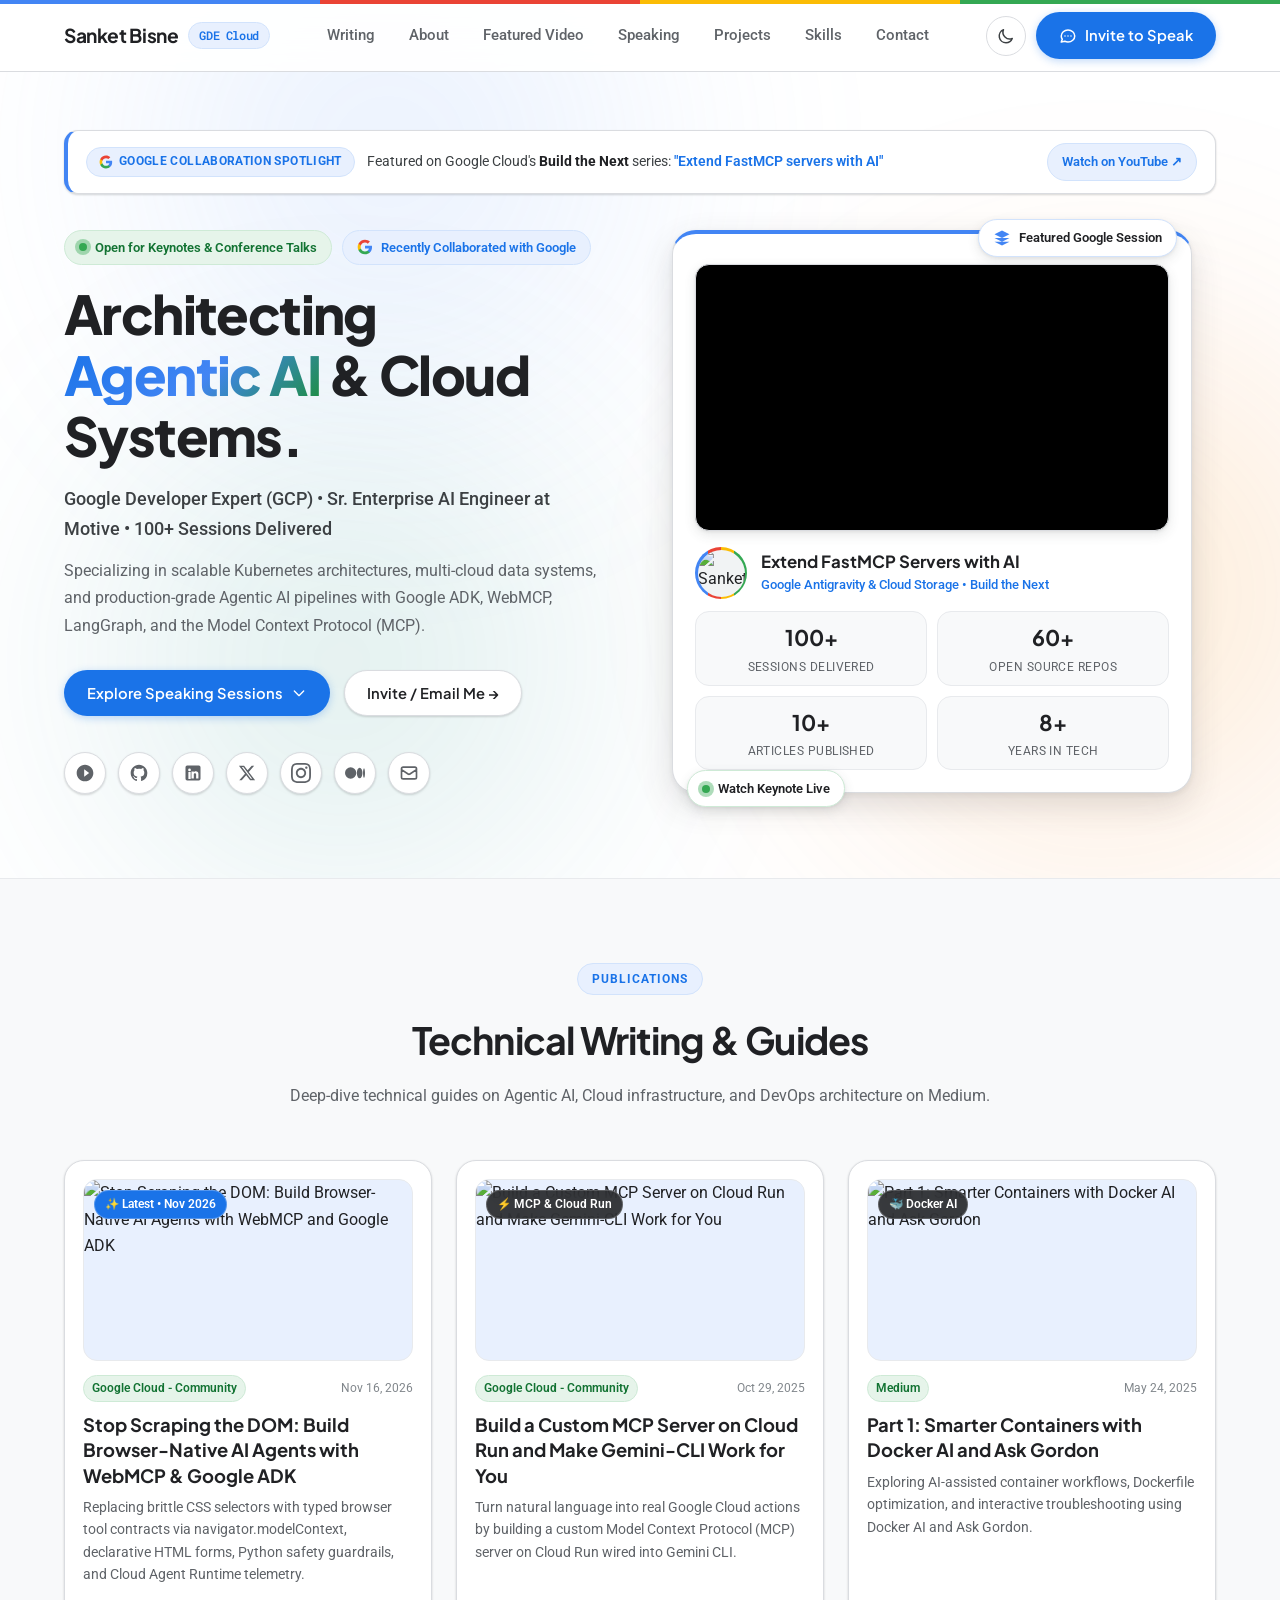
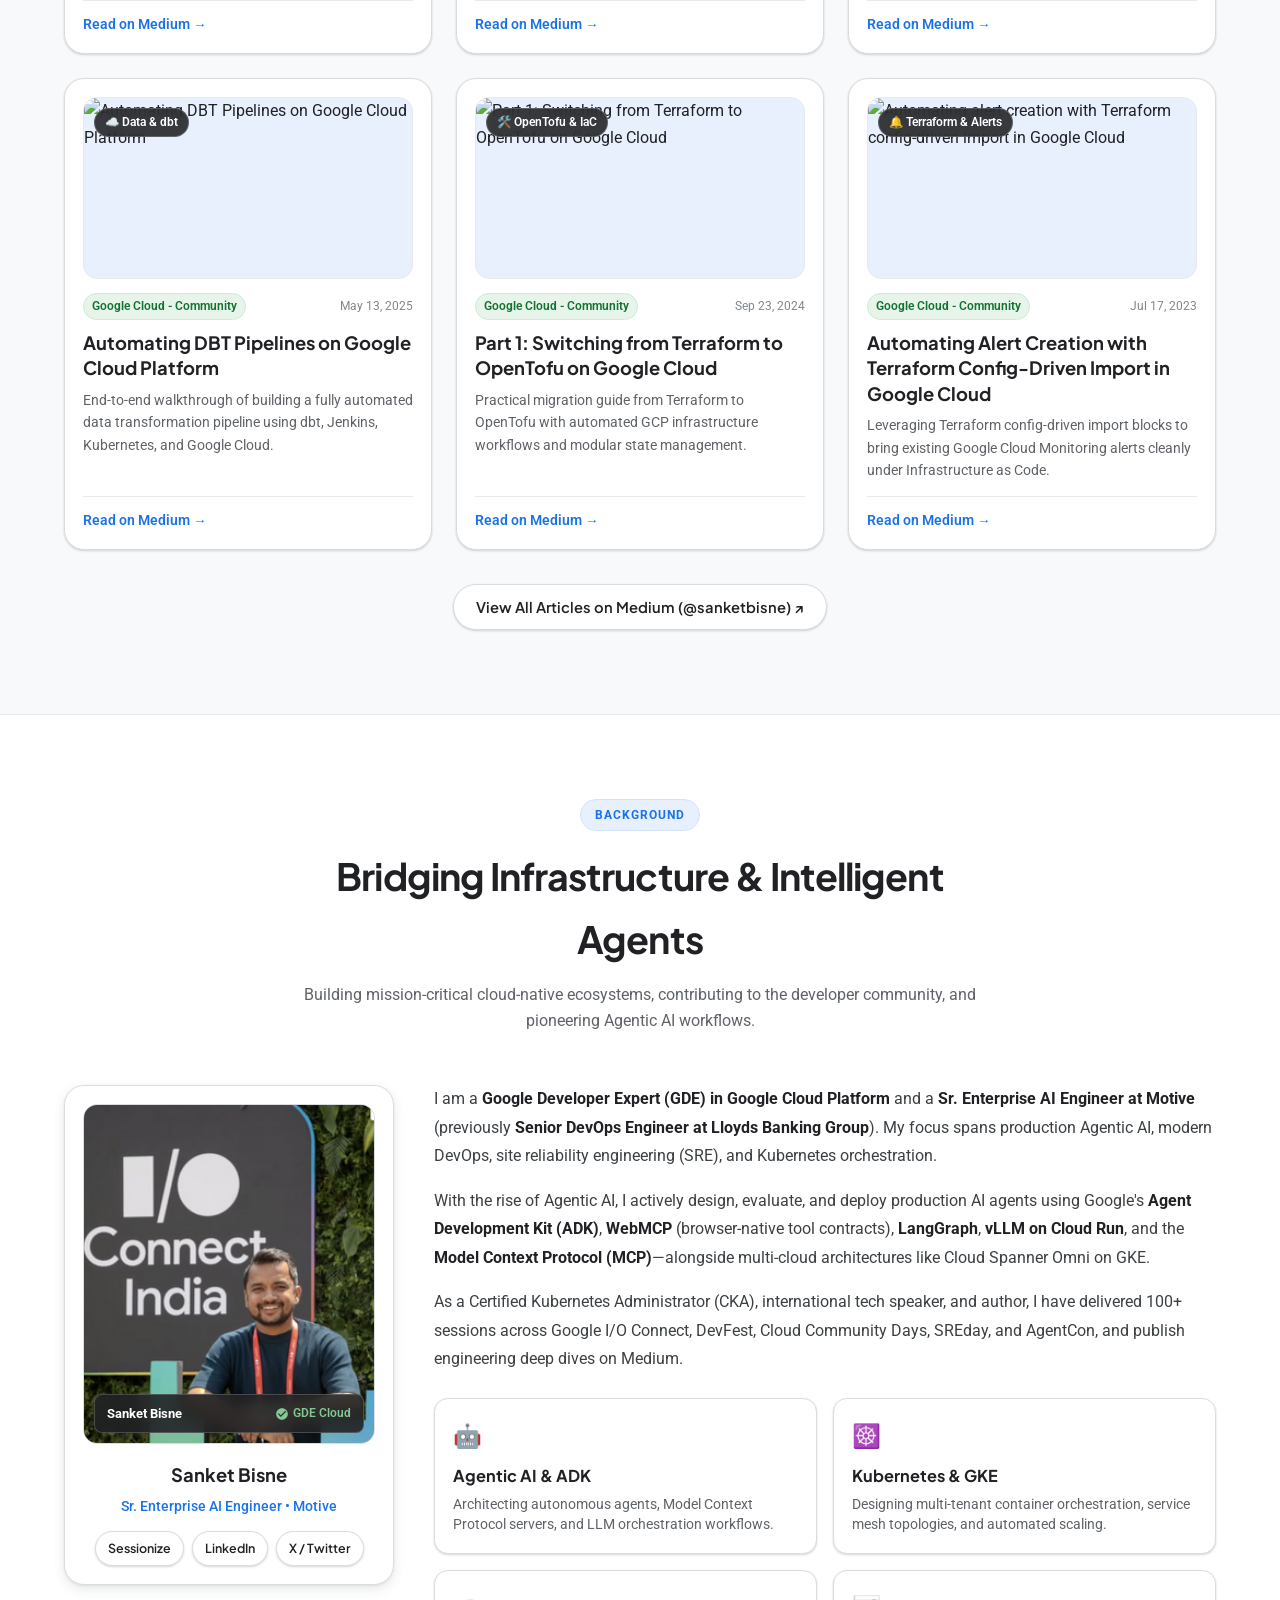
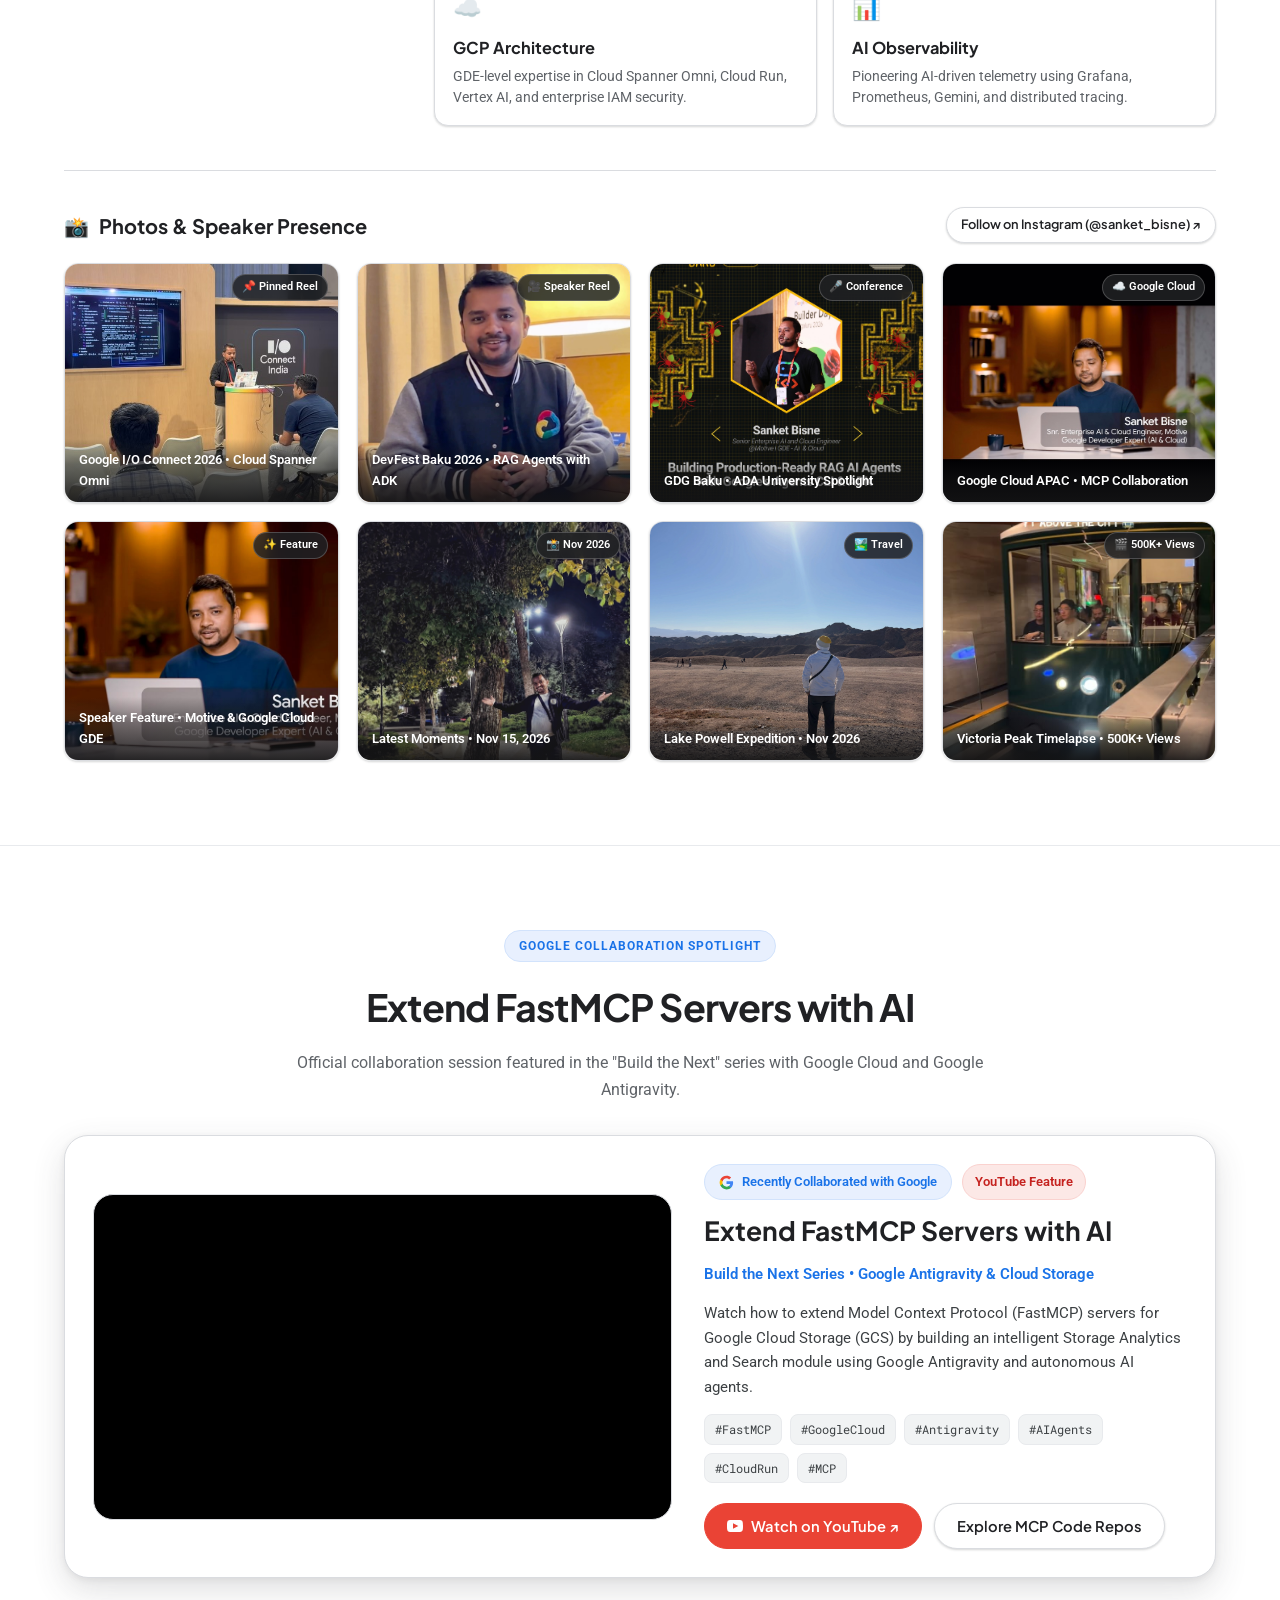
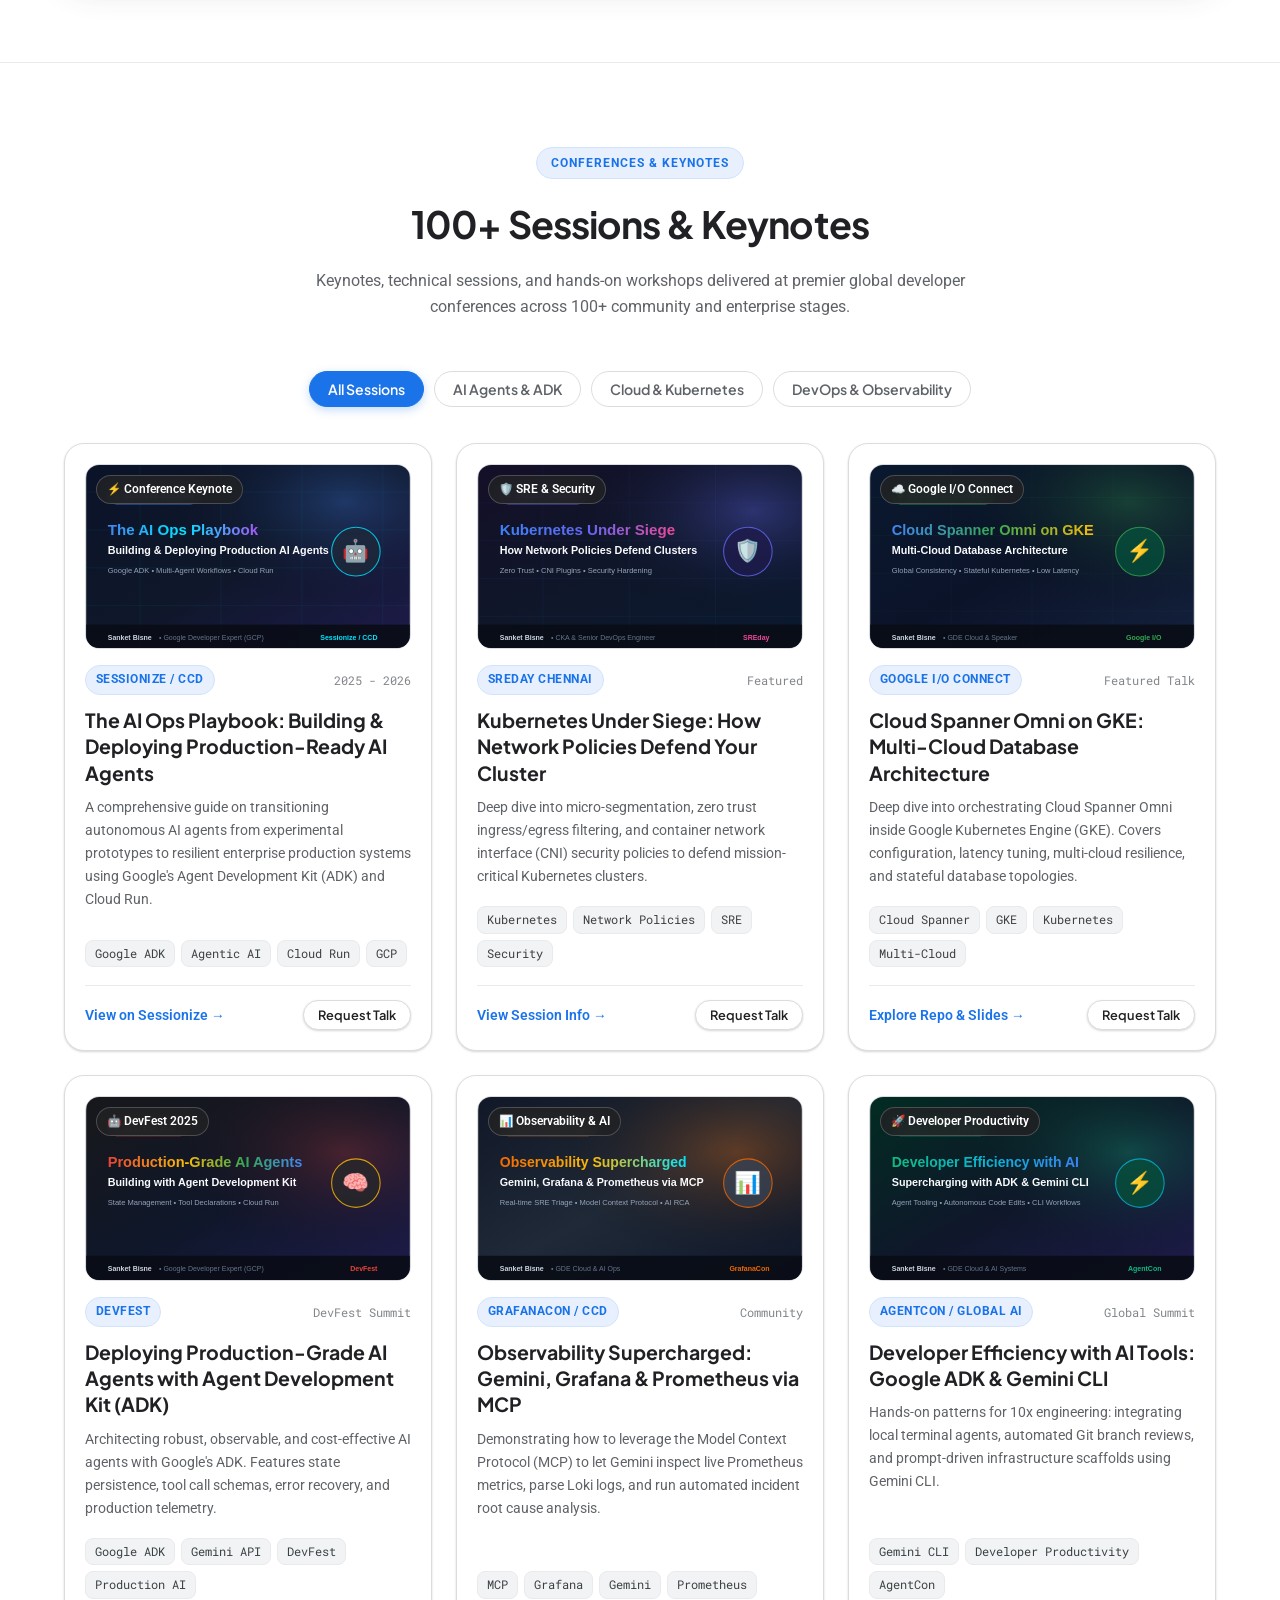
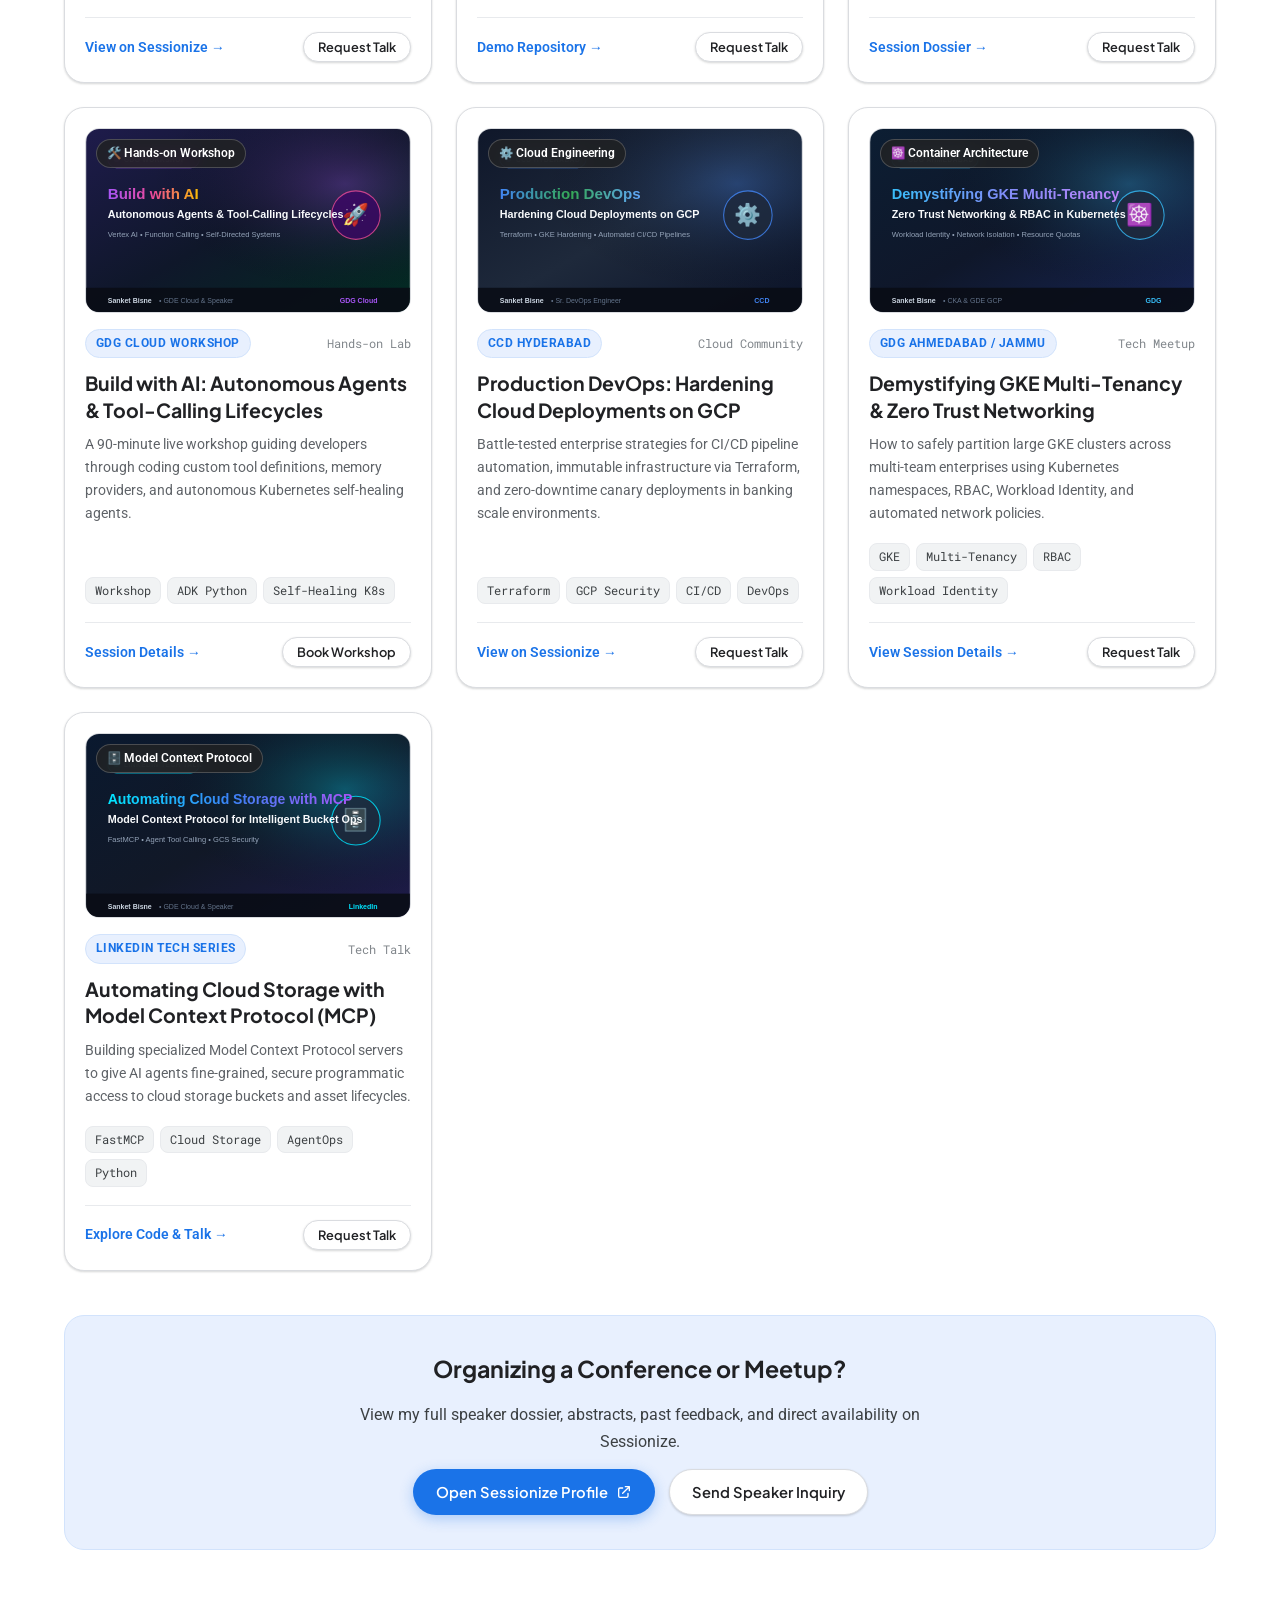
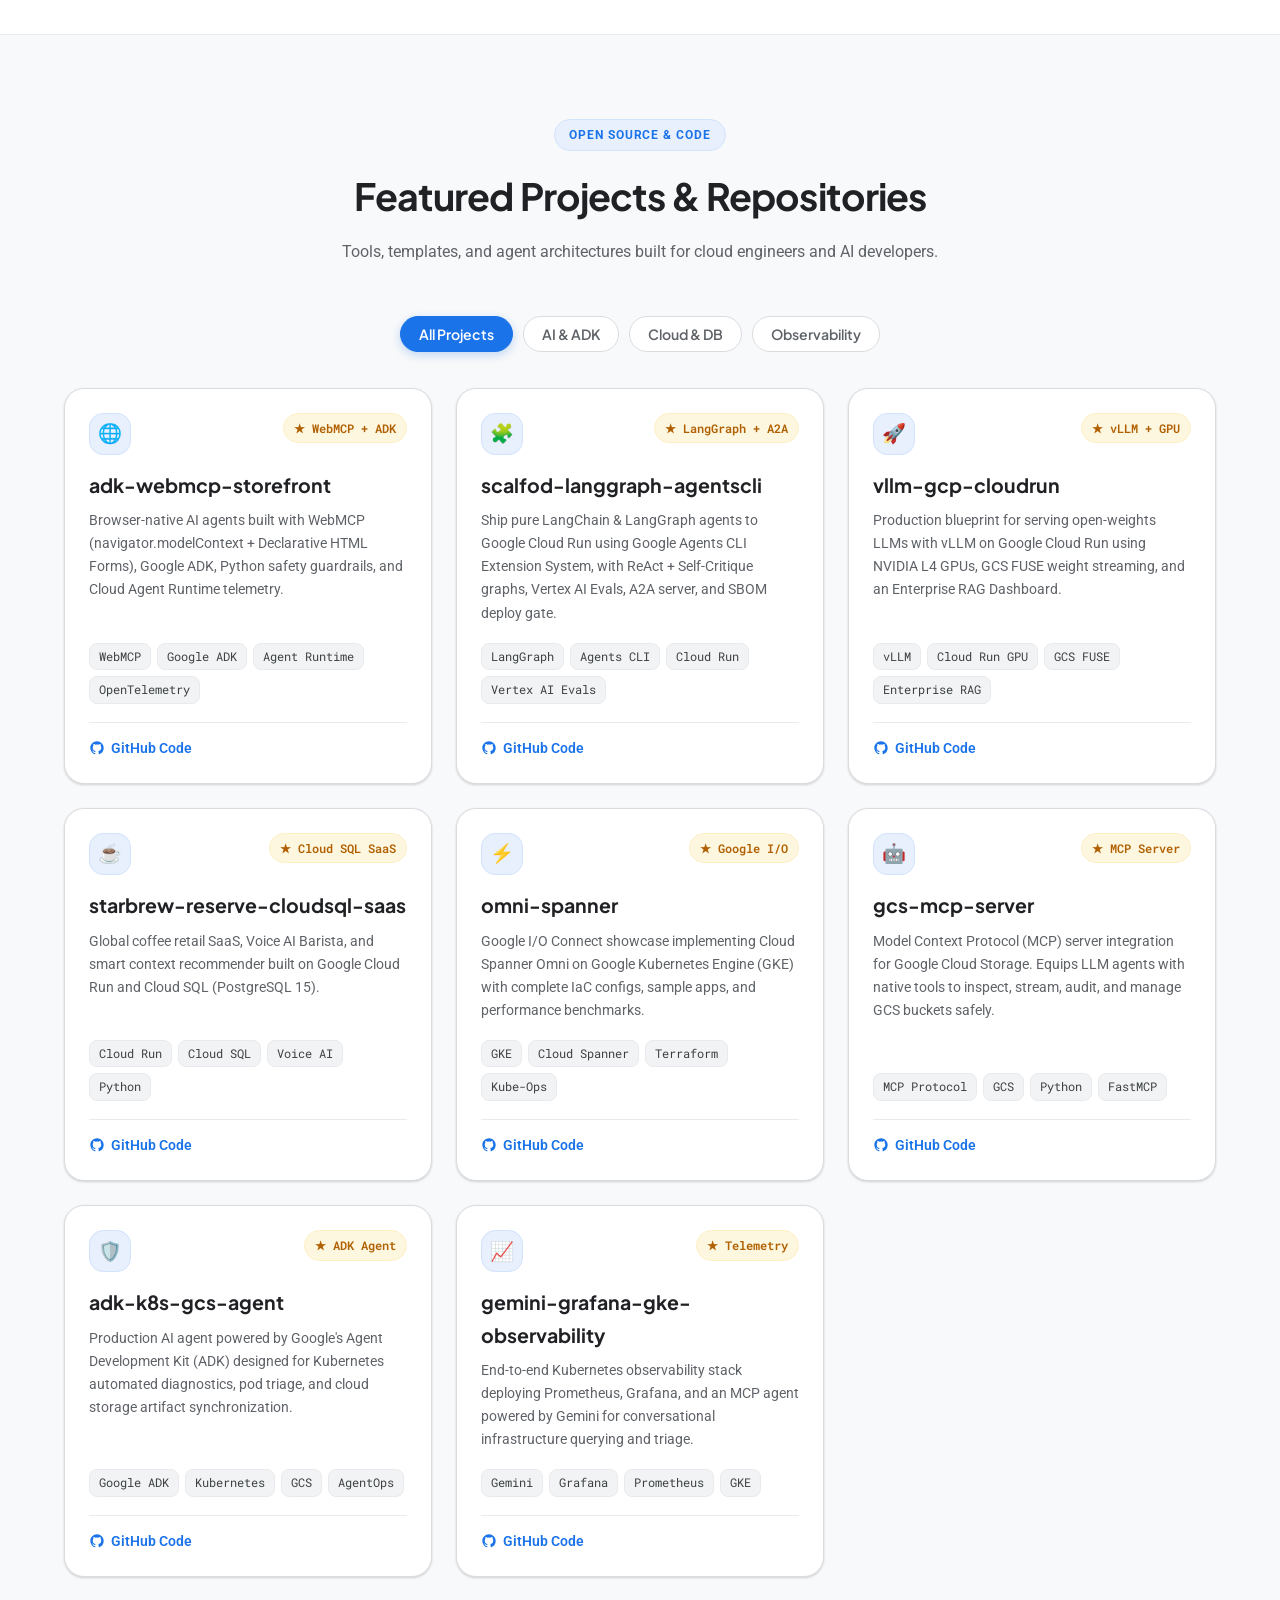
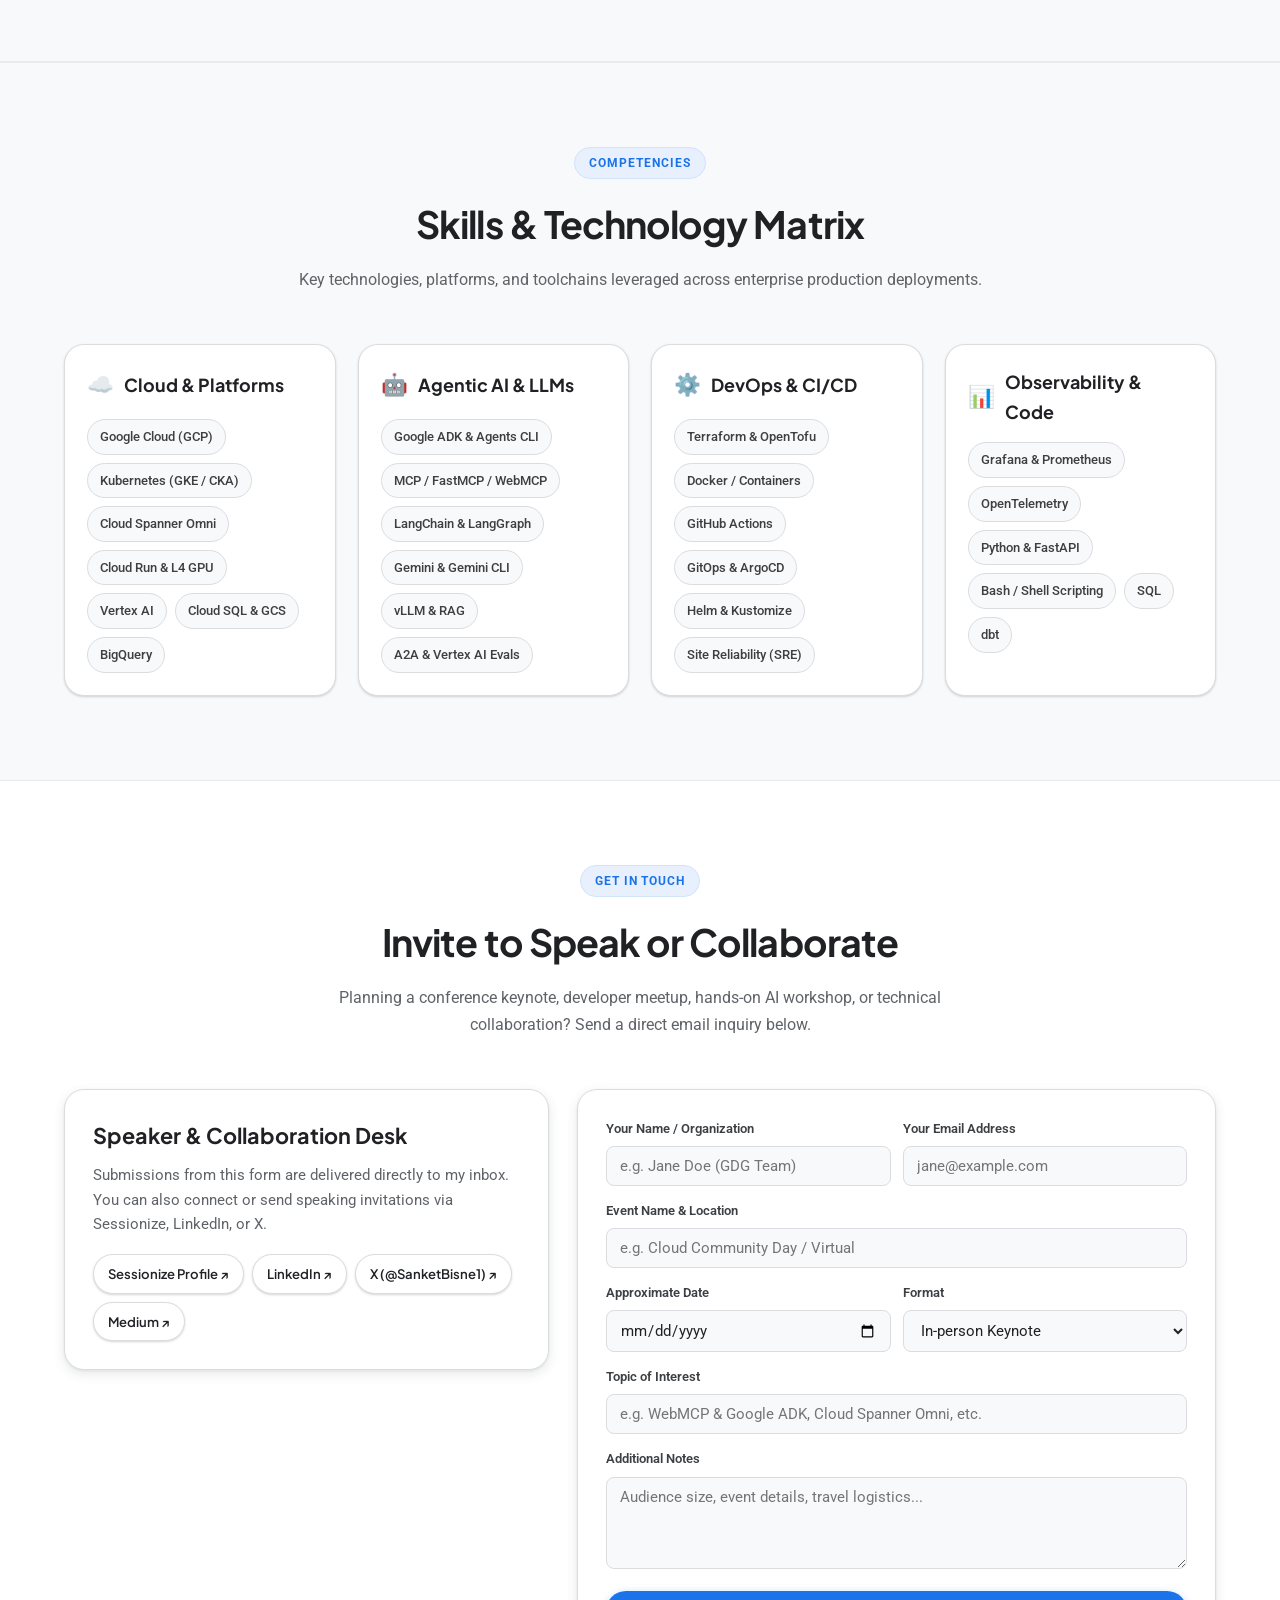
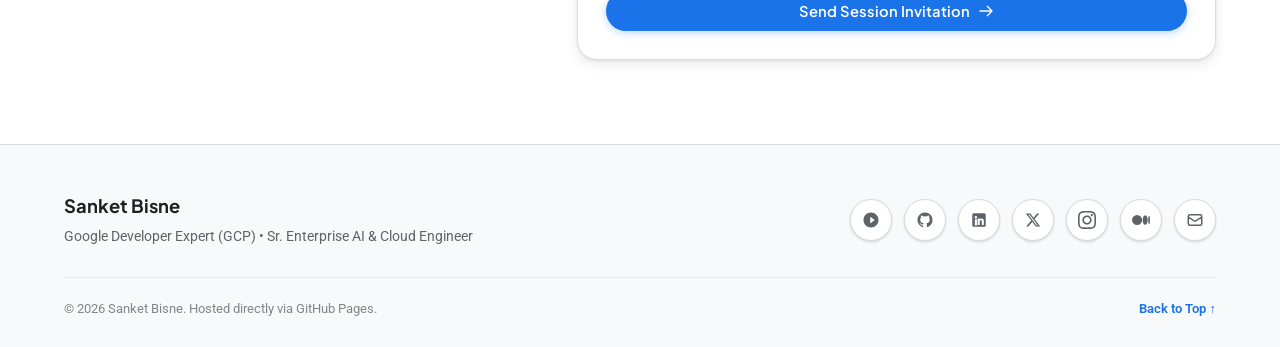
==== commit 898aa9f6: "feat: update Photos & Speaker Presence with latest clickable Instagram posts" ====
--- a/index.html
+++ b/index.html
@@ -466,30 +466,46 @@
           </a>
         </div>
         <div class="photo-gallery-grid">
-          <div class="photo-item">
-            <img src="images/instagram/google-io-stage.jpg" alt="Delivering Keynote on Stage at Google I/O Connect" class="photo-item-img">
-            <div class="photo-item-caption">Live Keynote on Stage • Google I/O</div>
-          </div>
-          <div class="photo-item">
-            <img src="images/instagram/gdg-jammu-speaker.jpg" alt="Google Developer Groups Speaker Announcement" class="photo-item-img">
-            <div class="photo-item-caption">Speaker Announcement • GDG Jammu</div>
-          </div>
-          <div class="photo-item">
-            <img src="images/instagram/community-workshop.jpg" alt="Community Workshop Group" class="photo-item-img">
-            <div class="photo-item-caption">Hands-on AI Lab • Community Workshop</div>
-          </div>
-          <div class="photo-item">
-            <img src="images/instagram/traditional-kurta.jpg" alt="Sanket Bisne Festive Attire" class="photo-item-img">
-            <div class="photo-item-caption">Festive &amp; Cultural Attire</div>
-          </div>
-          <div class="photo-item">
-            <img src="images/instagram/mumbai-portrait.jpg" alt="Sanket Bisne Travel & Architecture" class="photo-item-img">
-            <div class="photo-item-caption">Heritage Architecture &amp; Travel</div>
-          </div>
-          <div class="photo-item">
-            <img src="images/instagram/trek-portrait.jpg" alt="Sanket Bisne Mountain Trek & Outdoor Presence" class="photo-item-img">
-            <div class="photo-item-caption">Mountain Trek &amp; Nature Expedition</div>
-          </div>
+          <a href="https://www.instagram.com/sanket_bisne/reel/DbTvGsWyuMI/" target="_blank" rel="noopener noreferrer" class="photo-item">
+            <span class="photo-item-badge">📌 Pinned Reel</span>
+            <img src="images/instagram/ig-io-connect-2026.jpg" alt="Speaking at Google I/O Connect 2026 on Google Cloud Spanner Omni" class="photo-item-img" loading="lazy">
+            <div class="photo-item-caption">Google I/O Connect 2026 • Cloud Spanner Omni</div>
+          </a>
+          <a href="https://www.instagram.com/gdg.baku/reel/DeizqsnO6w9/" target="_blank" rel="noopener noreferrer" class="photo-item">
+            <span class="photo-item-badge">🎥 Speaker Reel</span>
+            <img src="images/instagram/ig-devfest-baku-video.jpg" alt="DevFest Baku 2026 Speaker Video — RAG AI Agents with Google Agents CLI and ADK" class="photo-item-img" loading="lazy">
+            <div class="photo-item-caption">DevFest Baku 2026 • RAG Agents with ADK</div>
+          </a>
+          <a href="https://www.instagram.com/gdg.baku/p/Ded78JMOHxv/" target="_blank" rel="noopener noreferrer" class="photo-item">
+            <span class="photo-item-badge">🎤 Conference</span>
+            <img src="images/instagram/ig-devfest-baku-poster.jpg" alt="Google Developer Groups Baku Speaker Spotlight at ADA University" class="photo-item-img" loading="lazy">
+            <div class="photo-item-caption">GDG Baku • ADA University Spotlight</div>
+          </a>
+          <a href="https://www.instagram.com/sanket_bisne/reel/Ddgj_bGIHyt/" target="_blank" rel="noopener noreferrer" class="photo-item">
+            <span class="photo-item-badge">☁️ Google Cloud</span>
+            <img src="images/instagram/ig-google-cloud-apac.jpg" alt="Collaboration with Google for Developers on Google Cloud APAC YouTube channel" class="photo-item-img" loading="lazy">
+            <div class="photo-item-caption">Google Cloud APAC • MCP Collaboration</div>
+          </a>
+          <a href="https://www.instagram.com/thefieldfixers/p/DdiRLbHDAnd/" target="_blank" rel="noopener noreferrer" class="photo-item">
+            <span class="photo-item-badge">✨ Feature</span>
+            <img src="images/instagram/ig-field-fixers-gde.jpg" alt="The Field Fixers feature — Sanket Bisne, Sr. Enterprise AI & Cloud Engineer, Motive & GDE" class="photo-item-img" loading="lazy">
+            <div class="photo-item-caption">Speaker Feature • Motive &amp; Google Cloud GDE</div>
+          </a>
+          <a href="https://www.instagram.com/sanket_bisne/p/Dfw_Vy5HxZm/" target="_blank" rel="noopener noreferrer" class="photo-item">
+            <span class="photo-item-badge">📸 Nov 2026</span>
+            <img src="images/instagram/ig-nov-2026-latest.jpg" alt="Latest Instagram post by Sanket Bisne on November 15, 2026" class="photo-item-img" loading="lazy">
+            <div class="photo-item-caption">Latest Moments • Nov 15, 2026</div>
+          </a>
+          <a href="https://www.instagram.com/sanket_bisne/p/DfrirW8CH_v/" target="_blank" rel="noopener noreferrer" class="photo-item">
+            <span class="photo-item-badge">🏞️ Travel</span>
+            <img src="images/instagram/ig-lake-powell-2026.jpg" alt="Lake Powell photo carousel by Sanket Bisne on November 13, 2026" class="photo-item-img" loading="lazy">
+            <div class="photo-item-caption">Lake Powell Expedition • Nov 2026</div>
+          </a>
+          <a href="https://www.instagram.com/sanket_bisne/reel/DYsbxy6SBAb/" target="_blank" rel="noopener noreferrer" class="photo-item">
+            <span class="photo-item-badge">🎬 500K+ Views</span>
+            <img src="images/instagram/ig-hongkong-tram.jpg" alt="Victoria Peak Hong Kong Tram timelapse reel" class="photo-item-img" loading="lazy">
+            <div class="photo-item-caption">Victoria Peak Timelapse • 500K+ Views</div>
+          </a>
         </div>
       </div>
     </div>
--- a/css/style.css
+++ b/css/style.css
@@ -990,12 +990,36 @@
 }
 
 .photo-item {
+  display: block;
+  text-decoration: none;
   position: relative;
-  height: 220px;
+  height: 240px;
   border-radius: var(--radius-md);
   overflow: hidden;
   border: 1px solid var(--border-subtle);
   box-shadow: var(--shadow-sm);
+  transition: var(--transition);
+}
+
+.photo-item:hover {
+  transform: translateY(-4px);
+  border-color: var(--g-blue);
+  box-shadow: var(--shadow-lg);
+}
+
+.photo-item-badge {
+  position: absolute;
+  top: 10px;
+  right: 10px;
+  background: rgba(32, 33, 36, 0.85);
+  backdrop-filter: blur(6px);
+  color: #ffffff;
+  border: 1px solid rgba(255, 255, 255, 0.2);
+  font-size: 0.7rem;
+  font-weight: 600;
+  padding: 3px 9px;
+  border-radius: var(--radius-full);
+  z-index: 2;
 }
 
 .photo-item-img {
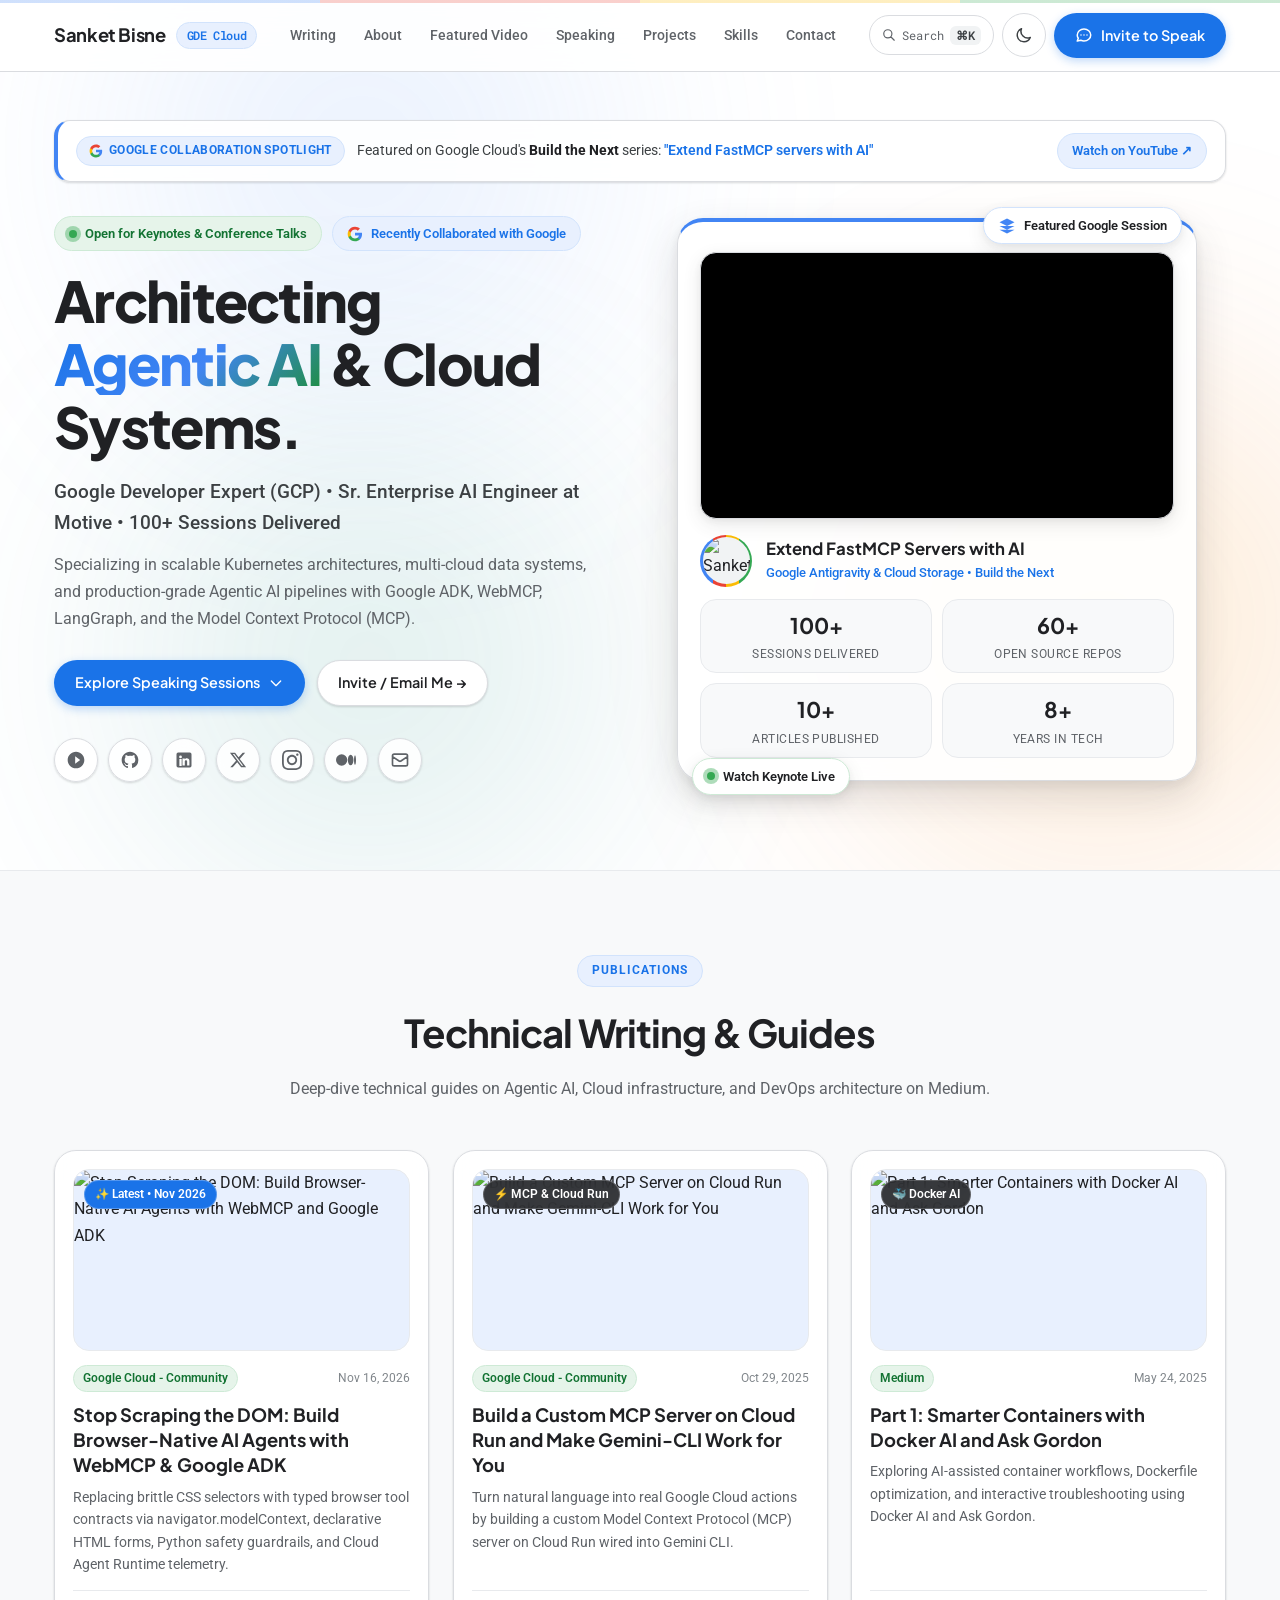
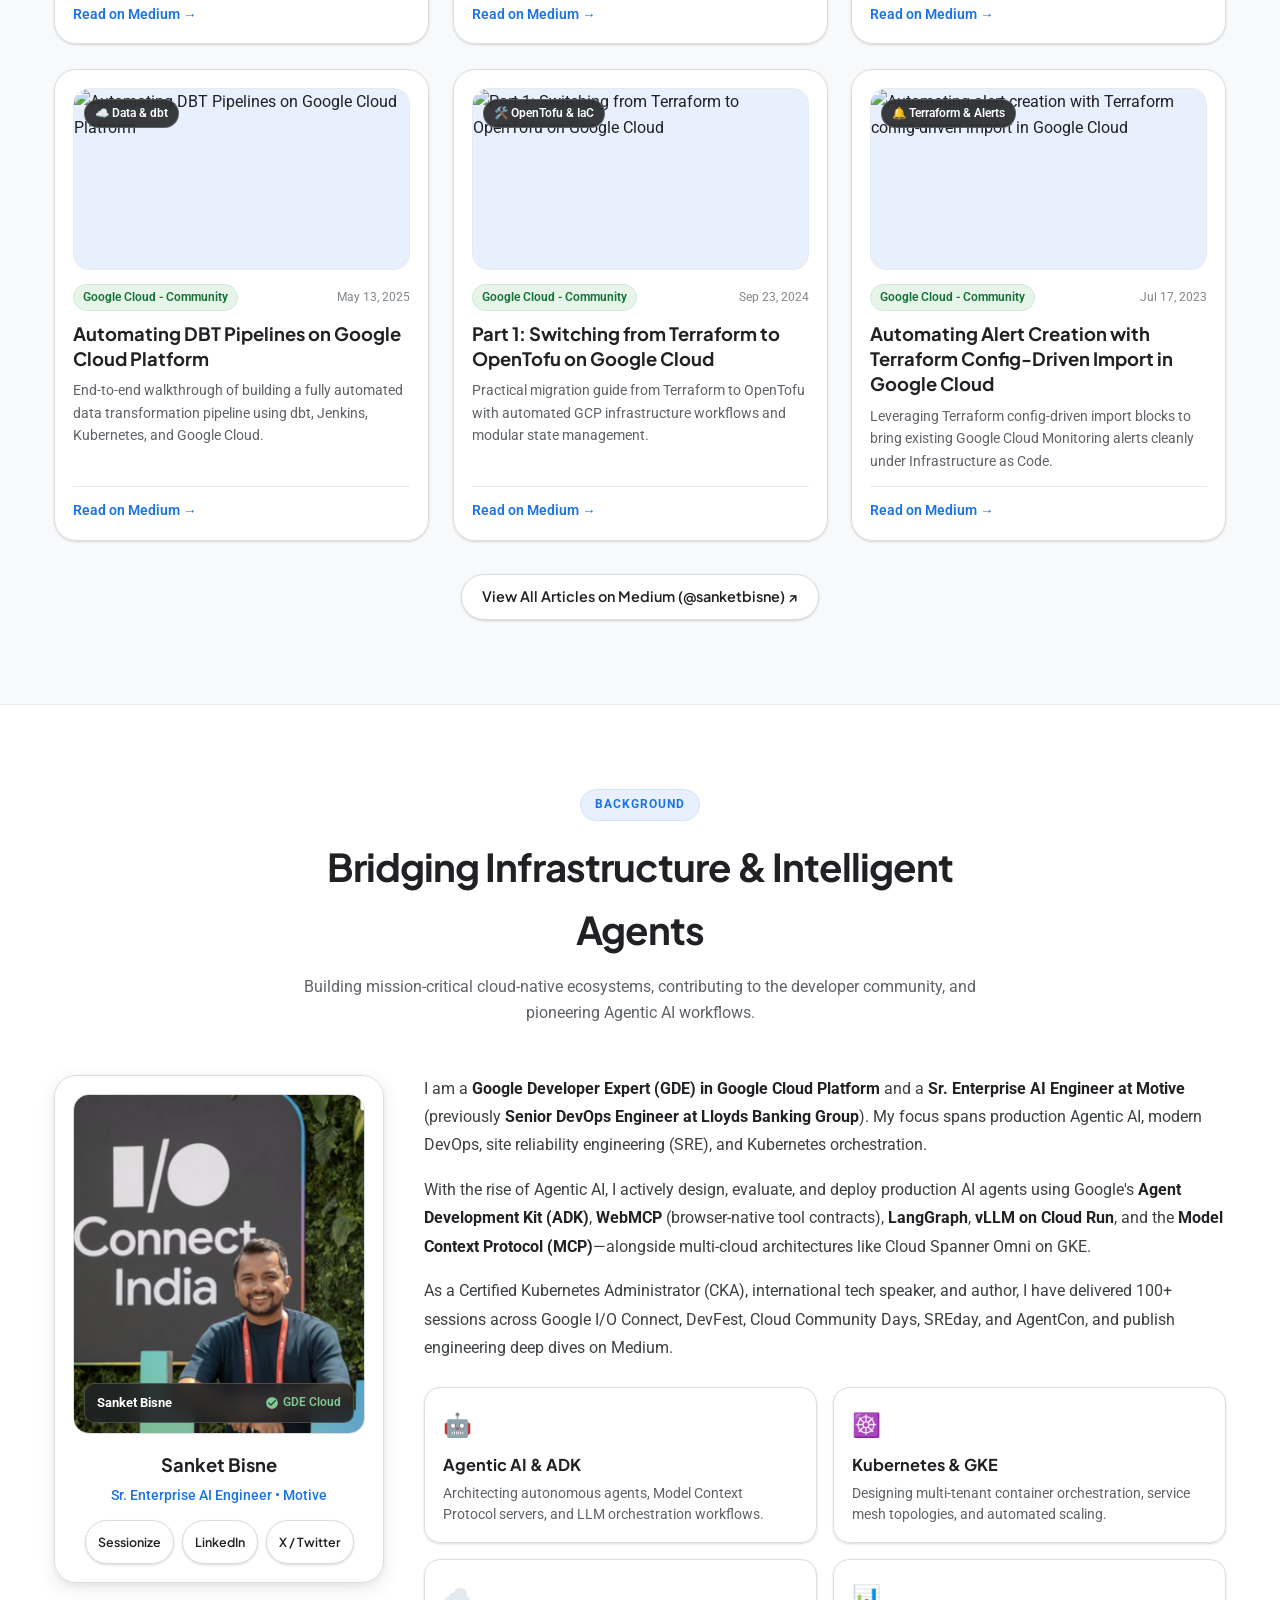
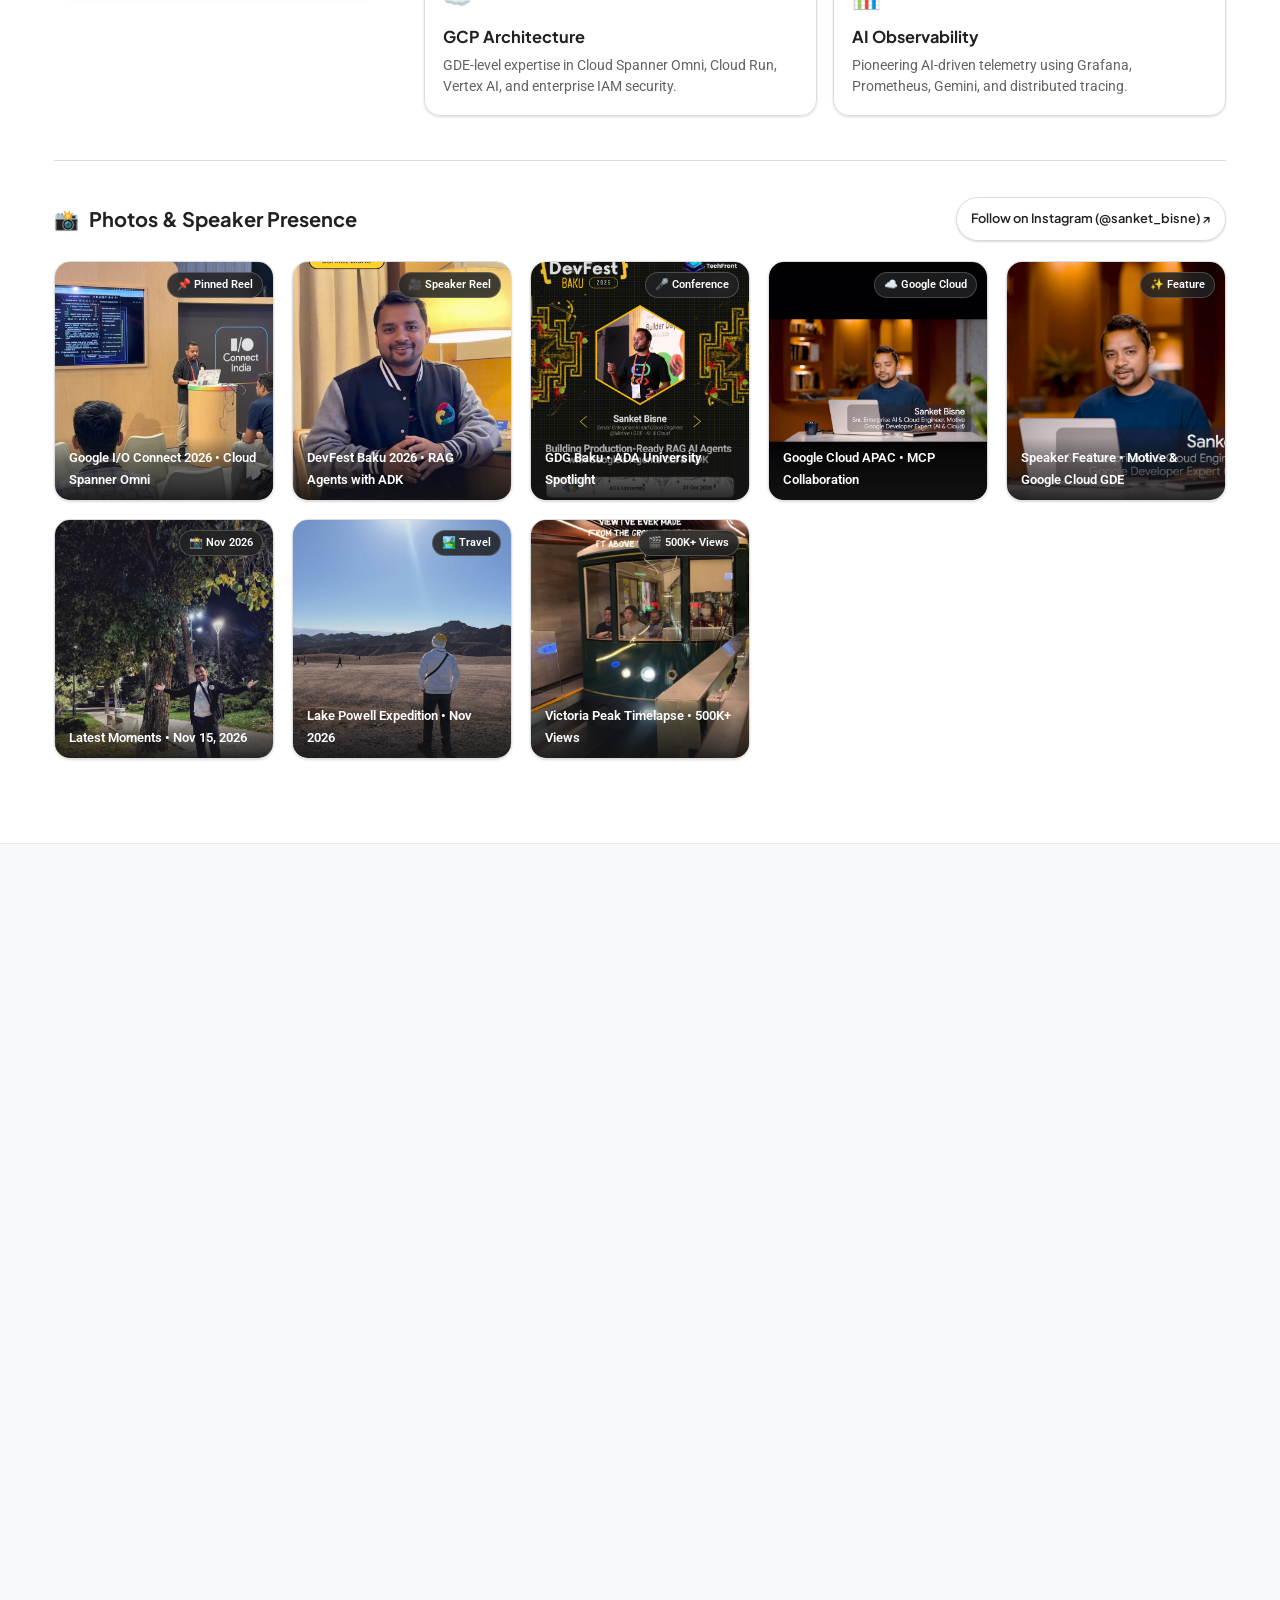
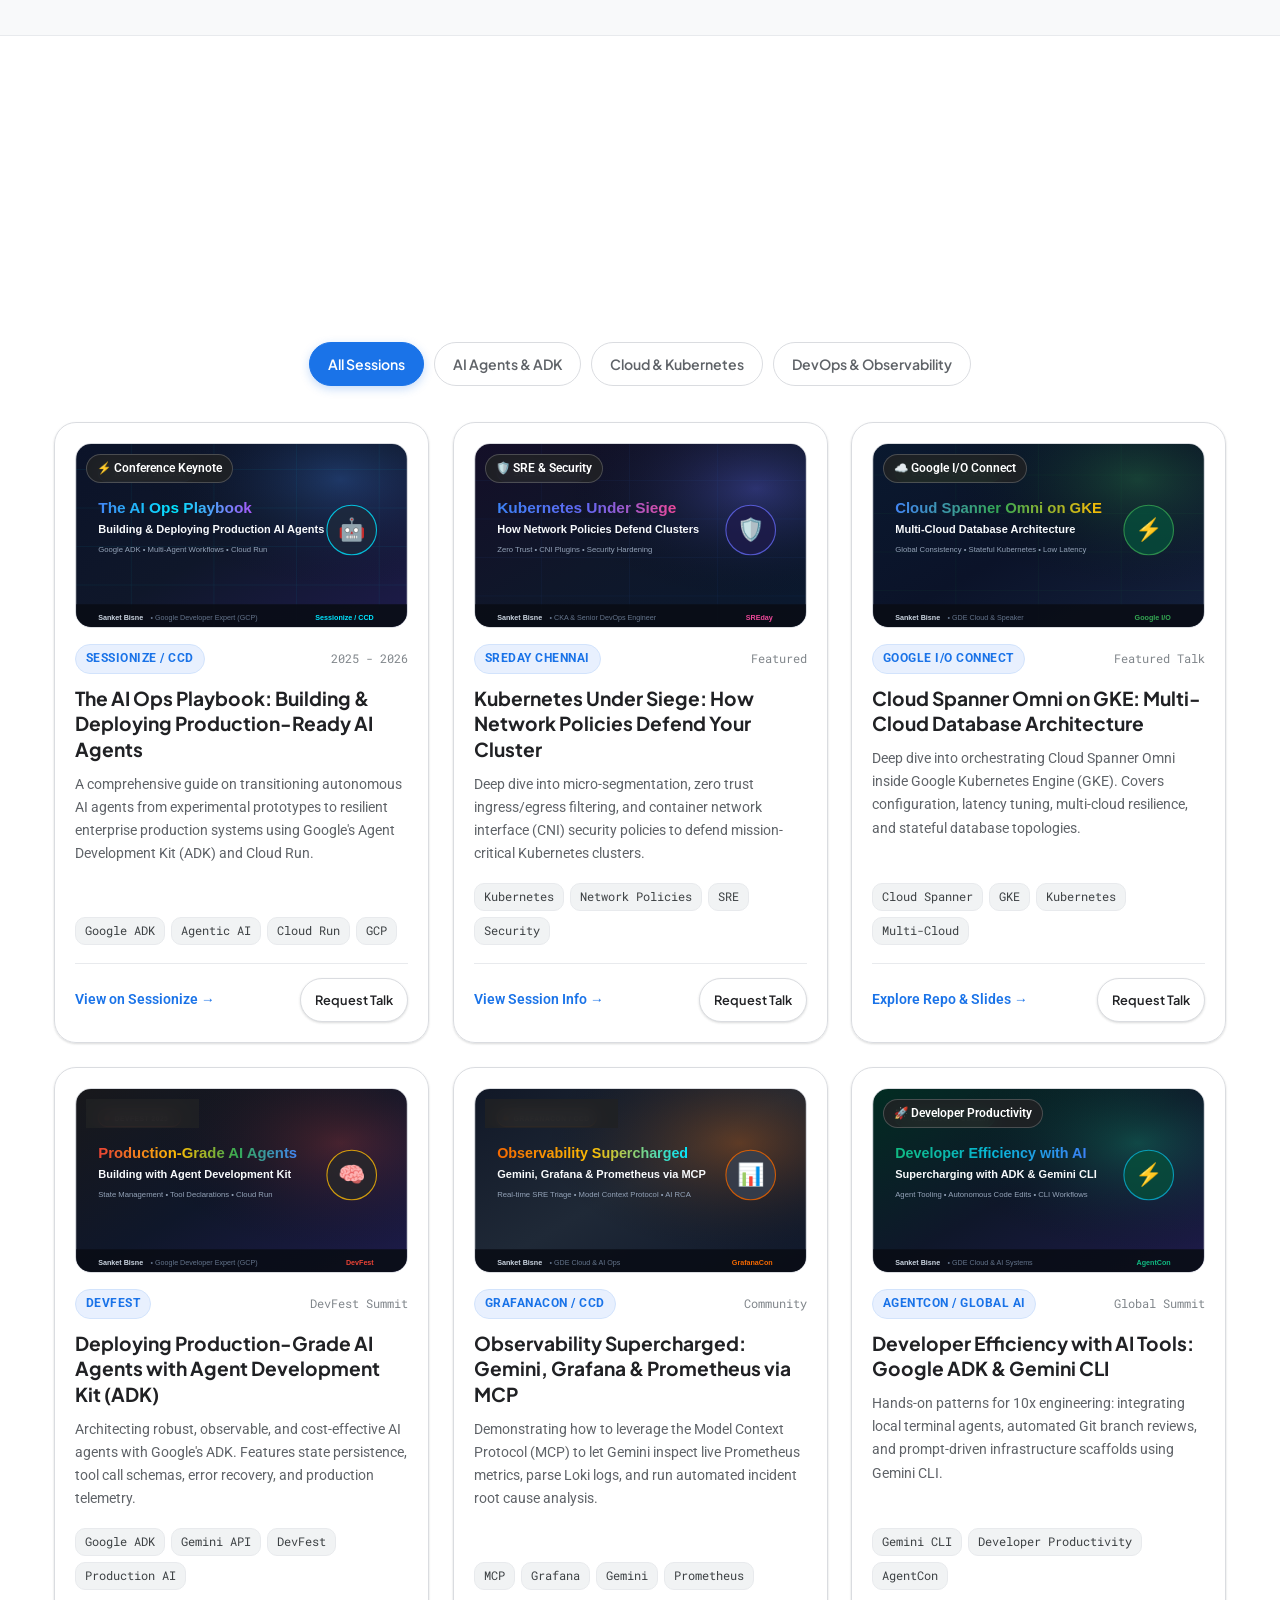
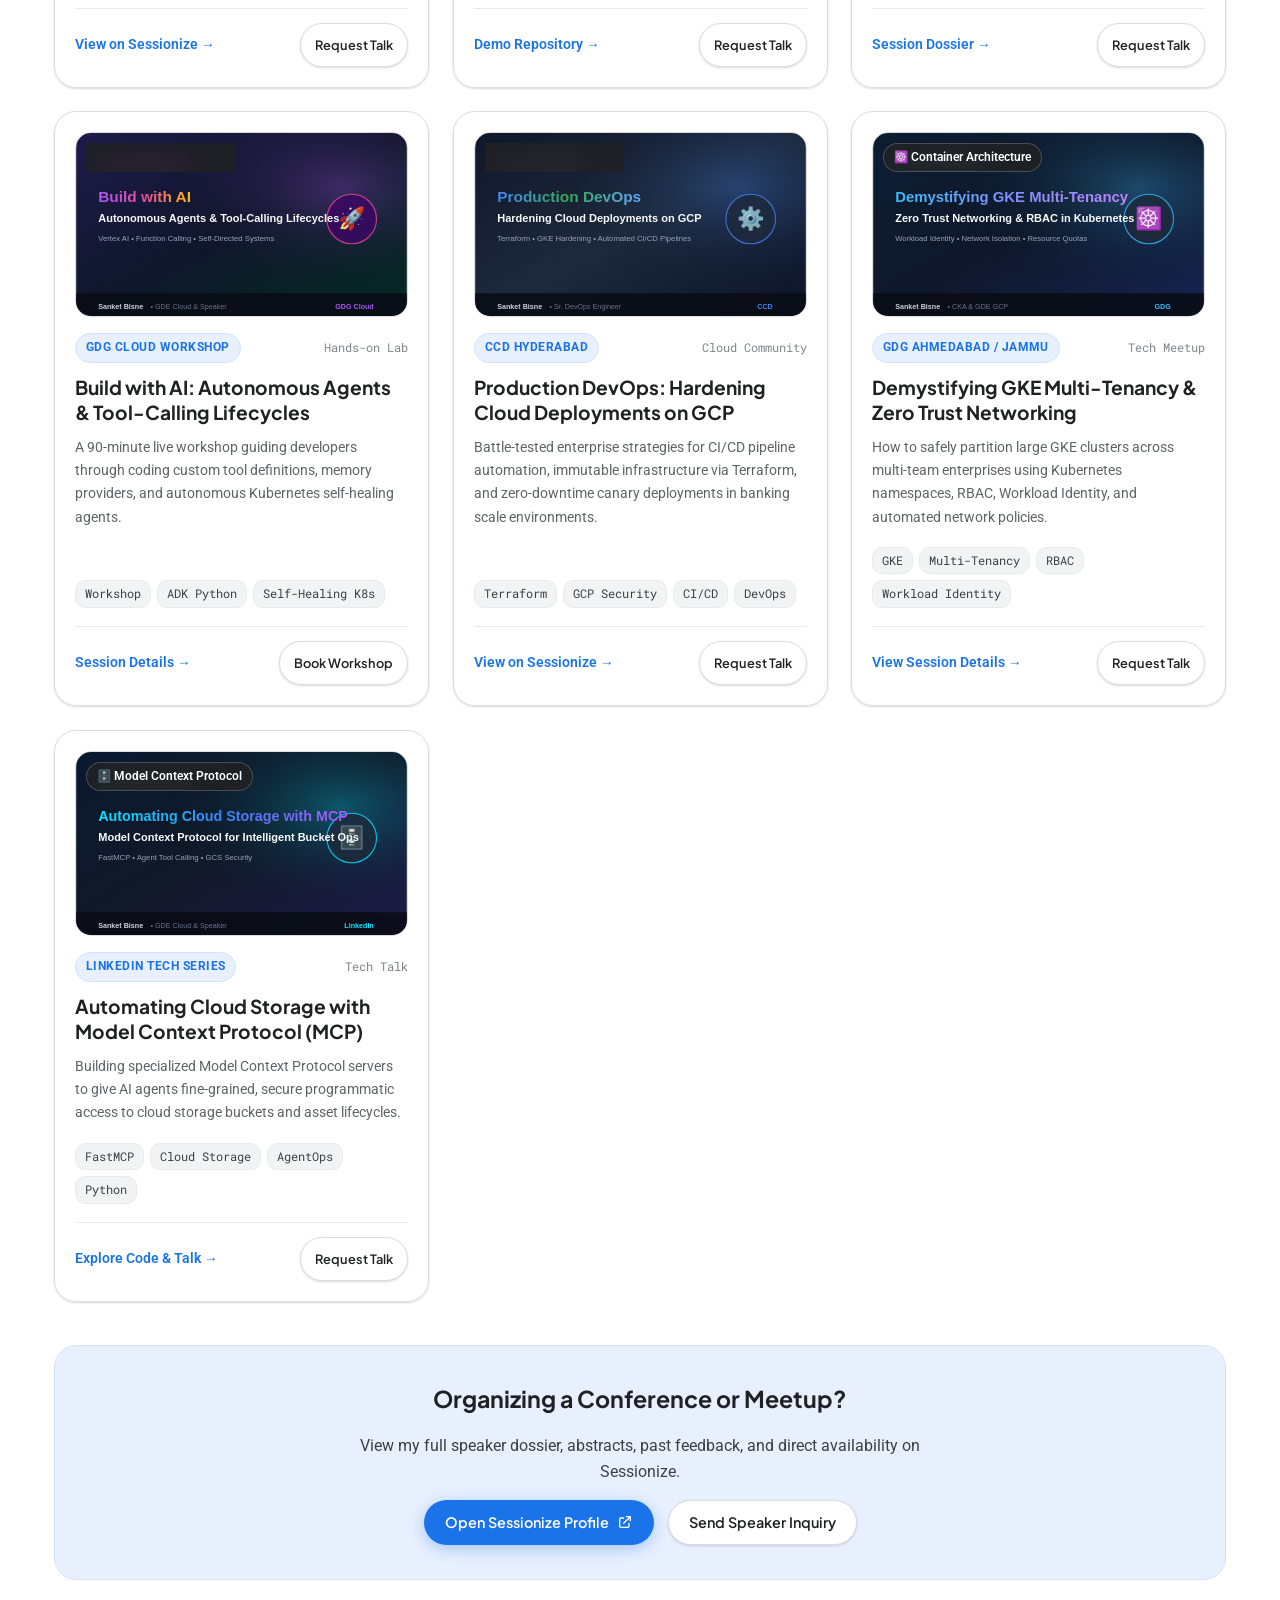
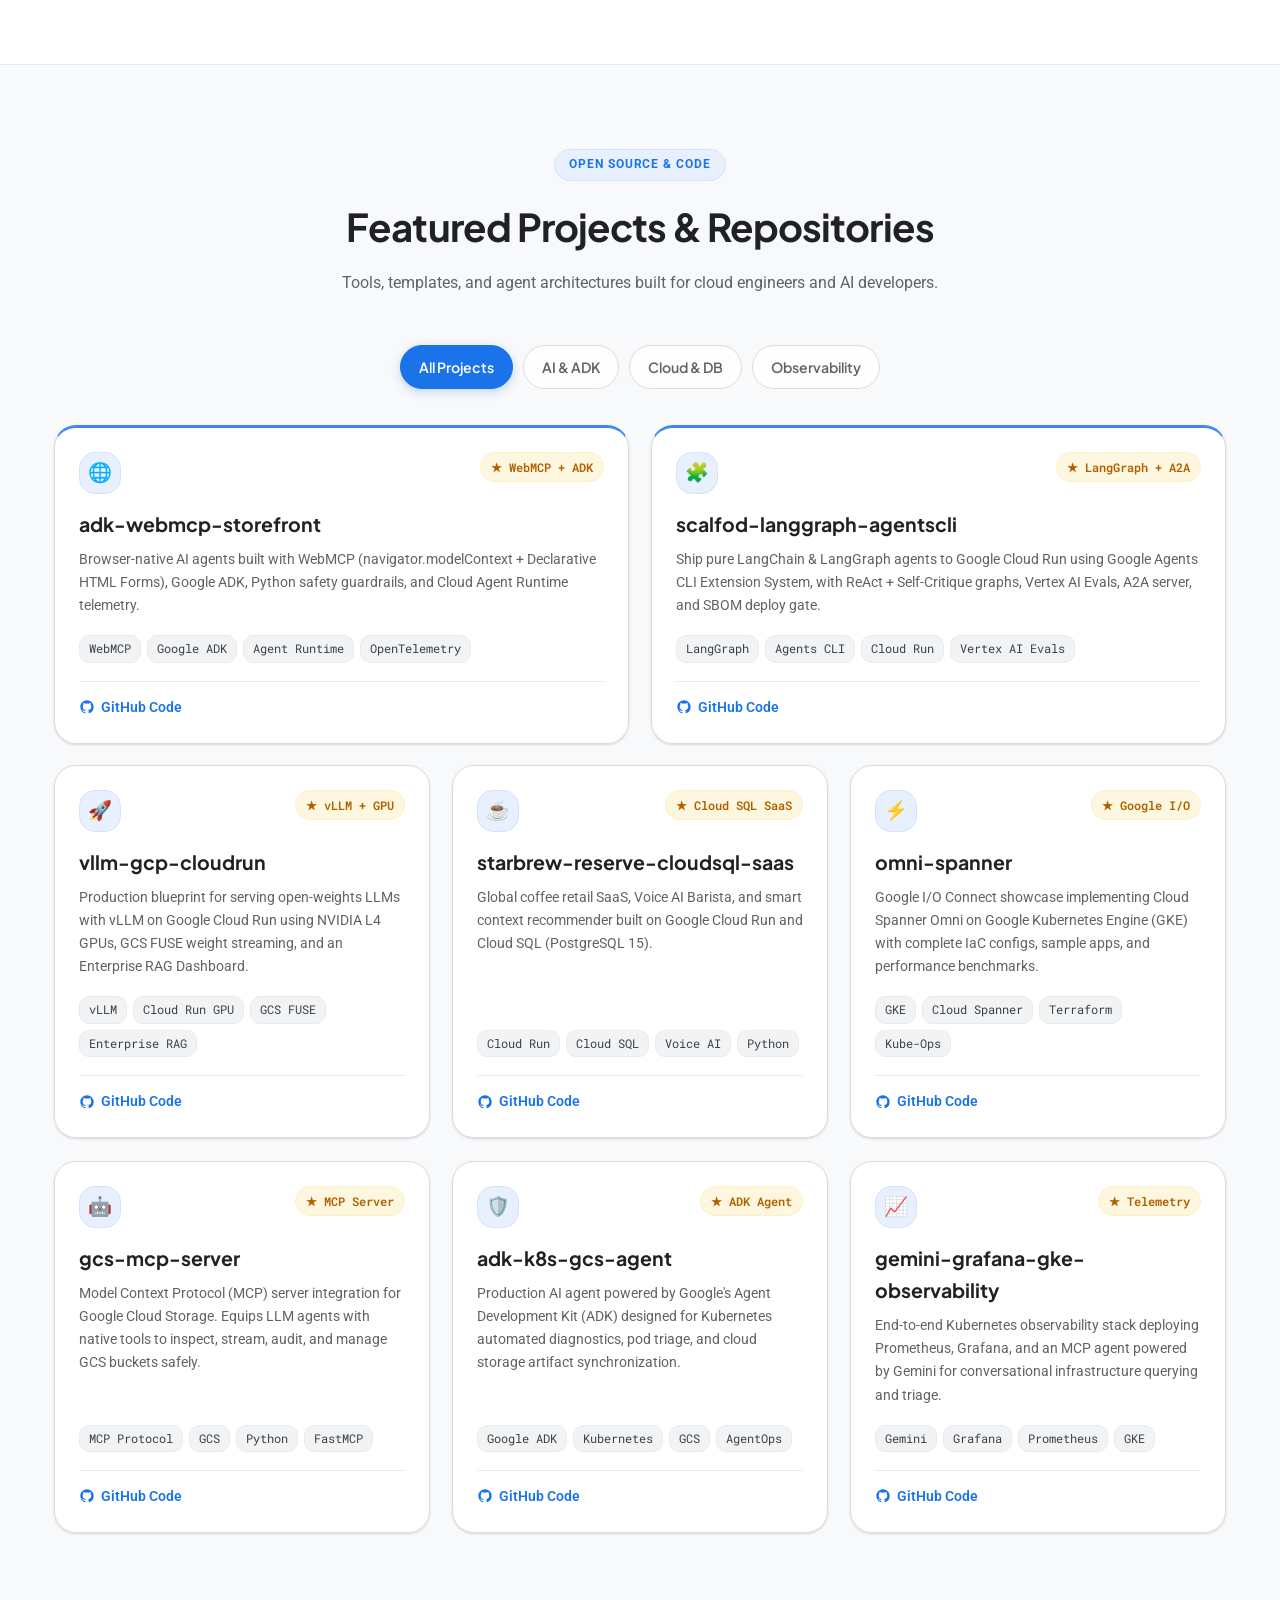
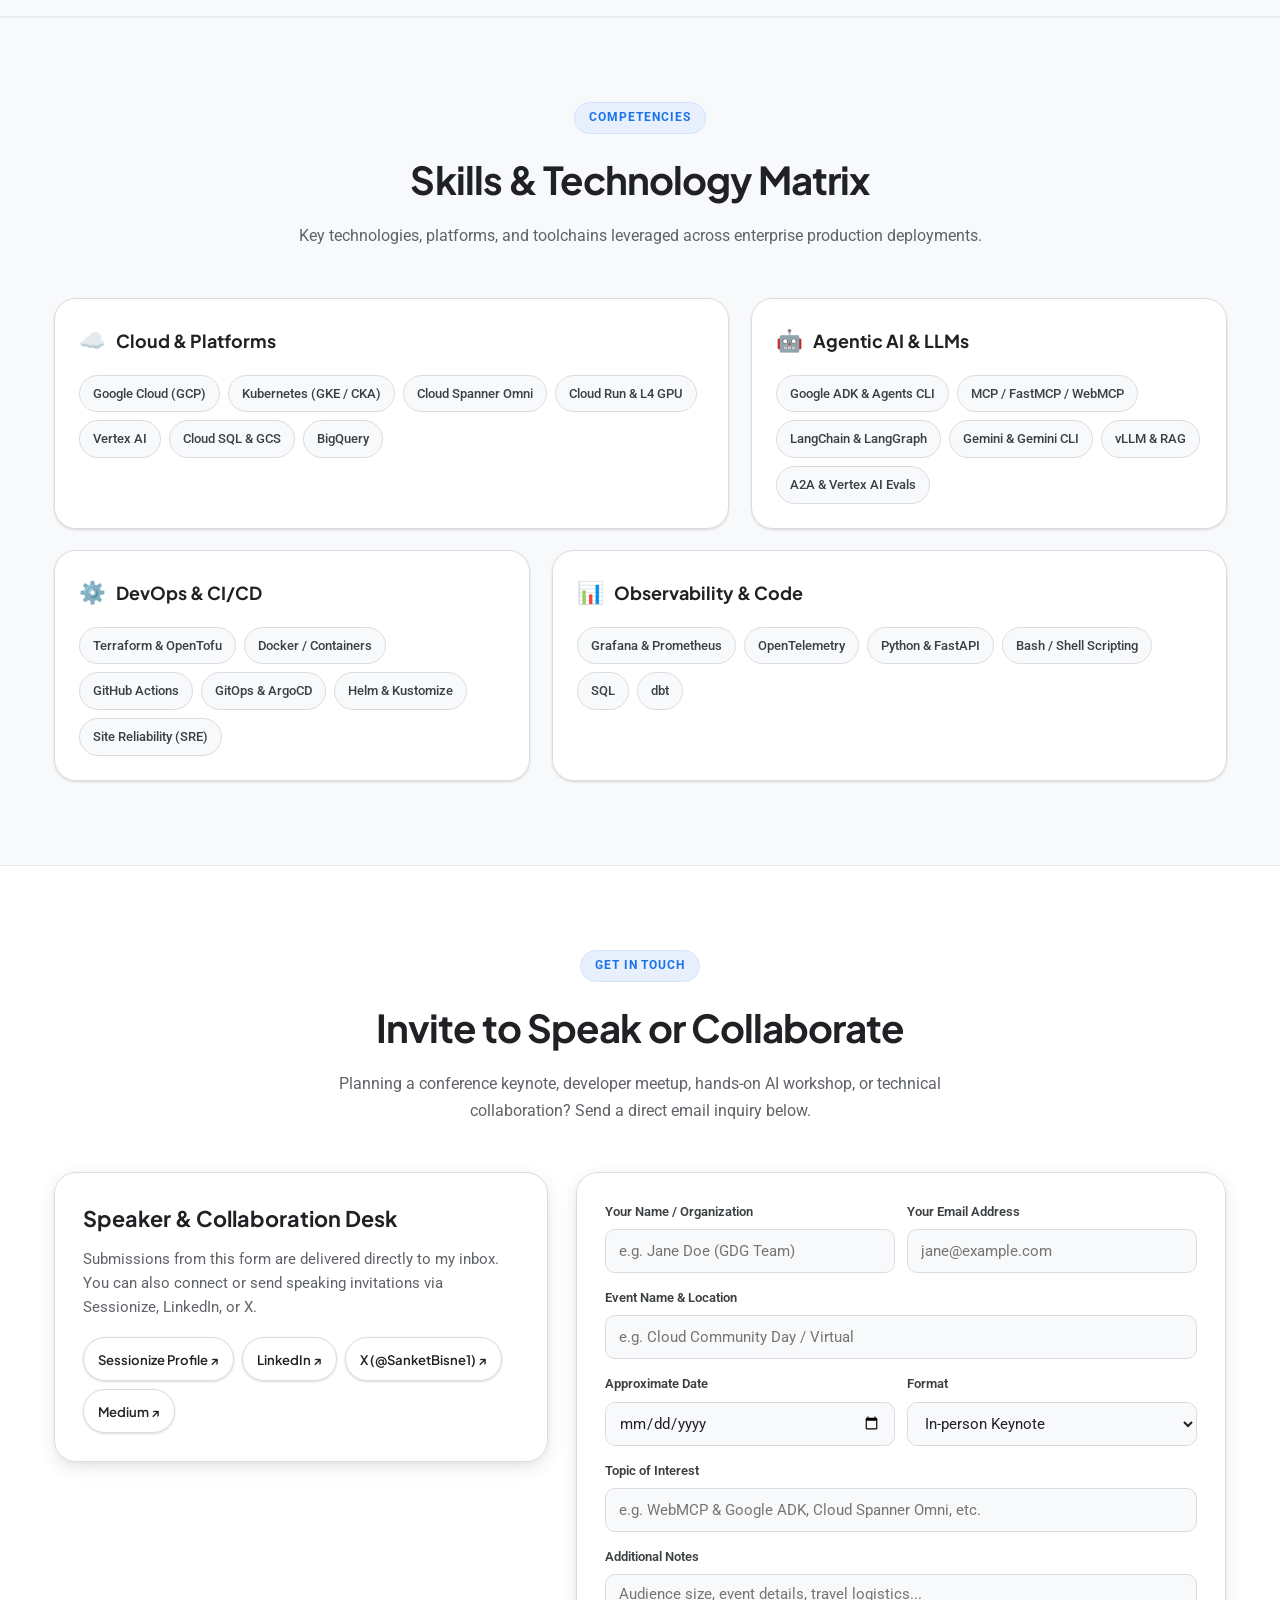
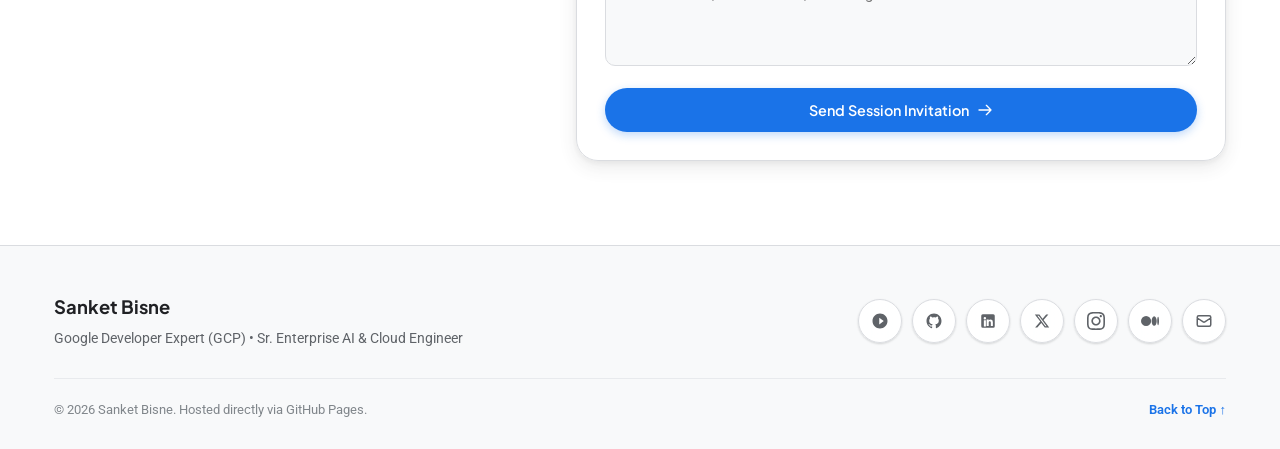
==== commit 43141b63: "feat: 3D spatial Google redesign with Three.js constellation, 3D tilt, Bento grid, and Command Palet" ====
--- a/index.html
+++ b/index.html
@@ -75,6 +75,7 @@
 
   <!-- Sticky Glass Navigation -->
   <header class="navbar">
+    <div id="scroll-progress" class="scroll-progress-bar" aria-hidden="true"></div>
     <div class="container nav-container">
       <a href="#" class="logo">
         <span>Sanket Bisne</span>
@@ -92,6 +93,11 @@
       </ul>
 
       <div class="nav-actions">
+        <button id="cmdk-trigger" type="button" class="cmdk-trigger-btn" data-open-cmdk aria-label="Open quick command palette" title="Quick Command Palette (⌘K)">
+          <svg width="14" height="14" fill="none" stroke="currentColor" viewBox="0 0 24 24"><path stroke-linecap="round" stroke-linejoin="round" stroke-width="2" d="M21 21l-6-6m2-5a7 7 0 11-14 0 7 7 0 0114 0z"/></svg>
+          <span>Search</span>
+          <span class="cmdk-kbd">⌘K</span>
+        </button>
         <button id="theme-toggle" type="button" class="theme-toggle-btn" aria-label="Switch to Gemini Dark theme" title="Switch to Gemini Dark theme">
           <svg width="18" height="18" fill="none" stroke="currentColor" viewBox="0 0 24 24"><path stroke-linecap="round" stroke-linejoin="round" stroke-width="2" d="M20.354 15.354A9 9 0 018.646 3.646 9.003 9.003 0 0012 21a9.003 9.003 0 008.354-5.646z"/></svg>
         </button>
@@ -108,6 +114,7 @@
 
   <!-- Hero Section -->
   <section class="hero" id="hero">
+    <canvas id="hero-3d-canvas" class="hero-3d-canvas" aria-hidden="true"></canvas>
     <div class="container">
       <!-- Very Top Announcement Spotlight -->
       <div class="hero-top-spotlight">
@@ -192,7 +199,7 @@
 
         <!-- Hero Visual Card: Featured Video Centerpiece -->
         <div class="hero-visual">
-          <div class="visual-card hero-feature-card">
+          <div class="visual-card hero-feature-card" data-tilt data-tilt-max="4">
             <div class="floating-badge badge-top">
               <svg width="18" height="18" viewBox="0 0 24 24" fill="#4285F4"><path d="M12 2L2 7l10 5 10-5-10-5zM2 17l10 5 10-5M2 12l10 5 10-5"/></svg>
               <span>Featured Google Session</span>
@@ -250,7 +257,7 @@
   <!-- Technical Writing & Articles Section -->
   <section class="section section-alt" id="articles">
     <div class="container">
-      <div class="section-header">
+      <div class="section-header" data-reveal>
         <span class="section-tag">Publications</span>
         <h2 class="section-title">Technical Writing & Guides</h2>
         <p class="section-desc">
@@ -260,7 +267,7 @@
 
       <div class="articles-grid">
         <!-- Article 1 (Latest - Nov 2026) -->
-        <a href="https://medium.com/google-cloud/stop-scraping-the-dom-build-browser-native-ai-agents-with-webmcp-and-google-adk-90593f7444d6" target="_blank" rel="noopener noreferrer" class="article-card">
+        <a href="https://medium.com/google-cloud/stop-scraping-the-dom-build-browser-native-ai-agents-with-webmcp-and-google-adk-90593f7444d6" target="_blank" rel="noopener noreferrer" class="article-card" data-tilt data-reveal>
           <div class="article-thumb-container">
             <span class="article-thumb-badge latest">✨ Latest • Nov 2026</span>
             <img src="https://cdn-images-1.medium.com/max/1024/1*9DSsGoN7oUueeVezzRcetg.jpeg" alt="Stop Scraping the DOM: Build Browser-Native AI Agents with WebMCP and Google ADK" class="article-thumb-img" loading="lazy">
@@ -279,7 +286,7 @@
         </a>
 
         <!-- Article 2 (Oct 2025) -->
-        <a href="https://medium.com/google-cloud/build-custom-mcp-server-cloud-run-gemini-cli-4de8e2ead52a" target="_blank" rel="noopener noreferrer" class="article-card">
+        <a href="https://medium.com/google-cloud/build-custom-mcp-server-cloud-run-gemini-cli-4de8e2ead52a" target="_blank" rel="noopener noreferrer" class="article-card" data-tilt data-reveal>
           <div class="article-thumb-container">
             <span class="article-thumb-badge">⚡ MCP &amp; Cloud Run</span>
             <img src="https://cdn-images-1.medium.com/max/1024/1*RdUqYgqeYzq__hQZGcpBQA.png" alt="Build a Custom MCP Server on Cloud Run and Make Gemini-CLI Work for You" class="article-thumb-img" loading="lazy">
@@ -298,7 +305,7 @@
         </a>
 
         <!-- Article 3 (May 2025) -->
-        <a href="https://medium.com/@sanketbisne/part1-smarter-containers-with-docker-ai-and-ask-gordon-93434d950b49" target="_blank" rel="noopener noreferrer" class="article-card">
+        <a href="https://medium.com/@sanketbisne/part1-smarter-containers-with-docker-ai-and-ask-gordon-93434d950b49" target="_blank" rel="noopener noreferrer" class="article-card" data-tilt data-reveal>
           <div class="article-thumb-container">
             <span class="article-thumb-badge">🐳 Docker AI</span>
             <img src="https://cdn-images-1.medium.com/max/1024/1*I_Xp1Ye2b5hqeQJa1PdXvQ.png" alt="Part 1: Smarter Containers with Docker AI and Ask Gordon" class="article-thumb-img" loading="lazy">
@@ -317,7 +324,7 @@
         </a>
 
         <!-- Article 4 (May 2025) -->
-        <a href="https://medium.com/google-cloud/automating-dbt-pipelines-on-google-cloud-platform-%EF%B8%8F-5d7497f7b7c3" target="_blank" rel="noopener noreferrer" class="article-card">
+        <a href="https://medium.com/google-cloud/automating-dbt-pipelines-on-google-cloud-platform-%EF%B8%8F-5d7497f7b7c3" target="_blank" rel="noopener noreferrer" class="article-card" data-tilt data-reveal>
           <div class="article-thumb-container">
             <span class="article-thumb-badge">☁️ Data &amp; dbt</span>
             <img src="https://cdn-images-1.medium.com/max/2048/1*CCVToB4FBEk3U4L42kdl1Q.jpeg" alt="Automating DBT Pipelines on Google Cloud Platform" class="article-thumb-img" loading="lazy">
@@ -336,7 +343,7 @@
         </a>
 
         <!-- Article 5 (Sep 2024) -->
-        <a href="https://medium.com/google-cloud/part1-switching-from-terraform-to-opentofu-and-automating-your-infrastructure-on-google-cloud-8307ac6825e0" target="_blank" rel="noopener noreferrer" class="article-card">
+        <a href="https://medium.com/google-cloud/part1-switching-from-terraform-to-opentofu-and-automating-your-infrastructure-on-google-cloud-8307ac6825e0" target="_blank" rel="noopener noreferrer" class="article-card" data-tilt data-reveal>
           <div class="article-thumb-container">
             <span class="article-thumb-badge">🛠️ OpenTofu &amp; IaC</span>
             <img src="https://cdn-images-1.medium.com/max/2240/1*hJrql84BsJwCFOkfwUXIFQ.png" alt="Part 1: Switching from Terraform to OpenTofu on Google Cloud" class="article-thumb-img" loading="lazy">
@@ -355,7 +362,7 @@
         </a>
 
         <!-- Article 6 (Jul 2023) -->
-        <a href="https://medium.com/google-cloud/automating-alert-creation-with-terraform-config-driven-import-in-google-cloud-%EF%B8%8F-1c9093ddd79f" target="_blank" rel="noopener noreferrer" class="article-card">
+        <a href="https://medium.com/google-cloud/automating-alert-creation-with-terraform-config-driven-import-in-google-cloud-%EF%B8%8F-1c9093ddd79f" target="_blank" rel="noopener noreferrer" class="article-card" data-tilt data-reveal>
           <div class="article-thumb-container">
             <span class="article-thumb-badge">🔔 Terraform &amp; Alerts</span>
             <img src="https://cdn-images-1.medium.com/max/1000/0*z1b6fBihCCZdhtKD" alt="Automating alert creation with Terraform config-driven import in Google Cloud" class="article-thumb-img" loading="lazy">
@@ -385,7 +392,7 @@
   <!-- About Section -->
   <section class="section" id="about">
     <div class="container">
-      <div class="section-header">
+      <div class="section-header" data-reveal>
         <span class="section-tag">Background</span>
         <h2 class="section-title">Bridging Infrastructure & Intelligent Agents</h2>
         <p class="section-desc">
@@ -514,7 +521,7 @@
   <!-- Featured Keynote Video & Google Collaboration -->
   <section class="section section-alt featured-video-section" id="featured-video">
     <div class="container">
-      <div class="section-header" style="margin-bottom: 32px;">
+      <div class="section-header" data-reveal style="margin-bottom: 32px;">
         <span class="section-tag">Google Collaboration Spotlight</span>
         <h2 class="section-title">Extend FastMCP Servers with AI</h2>
         <p class="section-desc">
@@ -522,7 +529,7 @@
         </p>
       </div>
 
-      <div class="featured-video-card">
+      <div class="featured-video-card" data-reveal>
         <div class="video-frame-container">
           <iframe
             src="https://www.youtube-nocookie.com/embed/jNU_7WSidB4"
@@ -578,7 +585,7 @@
   <!-- Speaking & Keynotes Section -->
   <section class="section" id="speaking">
     <div class="container">
-      <div class="section-header">
+      <div class="section-header" data-reveal>
         <span class="section-tag">Conferences & Keynotes</span>
         <h2 class="section-title">100+ Sessions &amp; Keynotes</h2>
         <p class="section-desc">
@@ -597,7 +604,7 @@
       <!-- Talks Grid -->
       <div class="speaking-grid">
         <!-- Talk 1 -->
-        <div class="talk-card" data-category="ai-agents cloud">
+        <div class="talk-card" data-tilt data-reveal data-category="ai-agents cloud">
           <div class="talk-thumb-container">
             <span class="talk-thumb-badge">⚡ Conference Keynote</span>
             <img src="images/talks/ai-ops-playbook.svg" alt="The AI Ops Playbook: Building & Deploying Production-Ready AI Agents" class="talk-thumb-img">
@@ -627,7 +634,7 @@
         </div>
 
         <!-- Talk 2 -->
-        <div class="talk-card" data-category="cloud">
+        <div class="talk-card" data-tilt data-reveal data-category="cloud">
           <div class="talk-thumb-container">
             <span class="talk-thumb-badge">🛡️ SRE & Security</span>
             <img src="images/talks/k8s-under-siege.svg" alt="Kubernetes Under Siege: How Network Policies Defend Your Cluster" class="talk-thumb-img">
@@ -657,7 +664,7 @@
         </div>
 
         <!-- Talk 3 -->
-        <div class="talk-card" data-category="cloud">
+        <div class="talk-card" data-tilt data-reveal data-category="cloud">
           <div class="talk-thumb-container">
             <span class="talk-thumb-badge">☁️ Google I/O Connect</span>
             <img src="images/talks/spanner-omni-gke.svg" alt="Cloud Spanner Omni on GKE: Multi-Cloud Database Architecture" class="talk-thumb-img">
@@ -687,7 +694,7 @@
         </div>
 
         <!-- Talk 4 -->
-        <div class="talk-card" data-category="ai-agents cloud">
+        <div class="talk-card" data-tilt data-reveal data-category="ai-agents cloud">
           <div class="talk-thumb-container">
             <span class="talk-thumb-badge">🤖 DevFest 2025</span>
             <img src="images/talks/adk-devfest.svg" alt="Deploying Production-Grade AI Agents with Agent Development Kit" class="talk-thumb-img">
@@ -717,7 +724,7 @@
         </div>
 
         <!-- Talk 5 -->
-        <div class="talk-card" data-category="observability ai-agents">
+        <div class="talk-card" data-tilt data-reveal data-category="observability ai-agents">
           <div class="talk-thumb-container">
             <span class="talk-thumb-badge">📊 Observability & AI</span>
             <img src="images/talks/observability-gemini-grafana.svg" alt="Observability Supercharged: Gemini, Grafana & Prometheus via MCP" class="talk-thumb-img">
@@ -747,7 +754,7 @@
         </div>
 
         <!-- Talk 6 -->
-        <div class="talk-card" data-category="ai-agents">
+        <div class="talk-card" data-tilt data-reveal data-category="ai-agents">
           <div class="talk-thumb-container">
             <span class="talk-thumb-badge">🚀 Developer Productivity</span>
             <img src="images/talks/developer-efficiency-ai.svg" alt="Developer Efficiency with AI Tools: Google ADK & Gemini CLI" class="talk-thumb-img">
@@ -776,7 +783,7 @@
         </div>
 
         <!-- Talk 7 -->
-        <div class="talk-card" data-category="ai-agents cloud">
+        <div class="talk-card" data-tilt data-reveal data-category="ai-agents cloud">
           <div class="talk-thumb-container">
             <span class="talk-thumb-badge">🛠️ Hands-on Workshop</span>
             <img src="images/talks/build-with-ai-agents.svg" alt="Build with AI: Autonomous Agents & Tool-Calling Lifecycles" class="talk-thumb-img">
@@ -805,7 +812,7 @@
         </div>
 
         <!-- Talk 8 -->
-        <div class="talk-card" data-category="cloud observability">
+        <div class="talk-card" data-tilt data-reveal data-category="cloud observability">
           <div class="talk-thumb-container">
             <span class="talk-thumb-badge">⚙️ Cloud Engineering</span>
             <img src="images/talks/gcp-devops-sre.svg" alt="Production DevOps: Hardening Cloud Deployments on GCP" class="talk-thumb-img">
@@ -835,7 +842,7 @@
         </div>
 
         <!-- Talk 9 -->
-        <div class="talk-card" data-category="cloud">
+        <div class="talk-card" data-tilt data-reveal data-category="cloud">
           <div class="talk-thumb-container">
             <span class="talk-thumb-badge">☸️ Container Architecture</span>
             <img src="images/talks/gke-multi-tenancy.svg" alt="Demystifying GKE Multi-Tenancy & Zero Trust Networking" class="talk-thumb-img">
@@ -865,7 +872,7 @@
         </div>
 
         <!-- Talk 10 -->
-        <div class="talk-card" data-category="ai-agents observability">
+        <div class="talk-card" data-tilt data-reveal data-category="ai-agents observability">
           <div class="talk-thumb-container">
             <span class="talk-thumb-badge">🗄️ Model Context Protocol</span>
             <img src="images/talks/mcp-cloud-storage.svg" alt="Automating Cloud Storage with Model Context Protocol" class="talk-thumb-img">
@@ -917,7 +924,7 @@
   <!-- Featured Projects & Open Source Section -->
   <section class="section section-alt" id="projects">
     <div class="container">
-      <div class="section-header">
+      <div class="section-header" data-reveal>
         <span class="section-tag">Open Source & Code</span>
         <h2 class="section-title">Featured Projects & Repositories</h2>
         <p class="section-desc">
@@ -935,8 +942,8 @@
 
       <!-- Projects Grid -->
       <div class="projects-grid">
-        <!-- Project 1 (Latest) -->
-        <div class="project-card" data-category="ai-adk">
+        <!-- Project 1 (Latest - Bento Featured) -->
+        <div data-tilt data-reveal class="project-card bento-card bento-featured" data-category="ai-adk">
           <div class="project-top">
             <div class="repo-icon">🌐</div>
             <div class="project-meta">
@@ -963,8 +970,8 @@
           </div>
         </div>
 
-        <!-- Project 2 (Latest) -->
-        <div class="project-card" data-category="ai-adk cloud-infra">
+        <!-- Project 2 (Latest - Bento Featured) -->
+        <div data-tilt data-reveal class="project-card bento-card bento-featured" data-category="ai-adk cloud-infra">
           <div class="project-top">
             <div class="repo-icon">🧩</div>
             <div class="project-meta">
@@ -992,7 +999,7 @@
         </div>
 
         <!-- Project 3 (Latest) -->
-        <div class="project-card" data-category="ai-adk cloud-infra">
+        <div data-tilt data-reveal class="project-card bento-card" data-category="ai-adk cloud-infra">
           <div class="project-top">
             <div class="repo-icon">🚀</div>
             <div class="project-meta">
@@ -1020,7 +1027,7 @@
         </div>
 
         <!-- Project 4 (Latest) -->
-        <div class="project-card" data-category="cloud-infra ai-adk">
+        <div data-tilt data-reveal class="project-card bento-card" data-category="cloud-infra ai-adk">
           <div class="project-top">
             <div class="repo-icon">☕</div>
             <div class="project-meta">
@@ -1048,7 +1055,7 @@
         </div>
 
         <!-- Project 5 -->
-        <div class="project-card" data-category="cloud-infra">
+        <div data-tilt data-reveal class="project-card bento-card" data-category="cloud-infra">
           <div class="project-top">
             <div class="repo-icon">⚡</div>
             <div class="project-meta">
@@ -1076,7 +1083,7 @@
         </div>
 
         <!-- Project 6 -->
-        <div class="project-card" data-category="ai-adk">
+        <div data-tilt data-reveal class="project-card bento-card" data-category="ai-adk">
           <div class="project-top">
             <div class="repo-icon">🤖</div>
             <div class="project-meta">
@@ -1104,7 +1111,7 @@
         </div>
 
         <!-- Project 7 -->
-        <div class="project-card" data-category="ai-adk cloud-infra">
+        <div data-tilt data-reveal class="project-card bento-card" data-category="ai-adk cloud-infra">
           <div class="project-top">
             <div class="repo-icon">🛡️</div>
             <div class="project-meta">
@@ -1132,7 +1139,7 @@
         </div>
 
         <!-- Project 8 -->
-        <div class="project-card" data-category="observability">
+        <div data-tilt data-reveal class="project-card bento-card" data-category="observability">
           <div class="project-top">
             <div class="repo-icon">📈</div>
             <div class="project-meta">
@@ -1165,7 +1172,7 @@
   <!-- Skills Matrix Section -->
   <section class="section section-alt" id="skills">
     <div class="container">
-      <div class="section-header">
+      <div class="section-header" data-reveal>
         <span class="section-tag">Competencies</span>
         <h2 class="section-title">Skills & Technology Matrix</h2>
         <p class="section-desc">
@@ -1175,7 +1182,7 @@
 
       <div class="skills-container">
         <!-- Cat 1 -->
-        <div class="skill-category-card">
+        <div data-tilt data-reveal class="skill-category-card bento-card bento-wide">
           <div class="skill-cat-header">
             <span class="skill-cat-icon">☁️</span>
             <h3 class="skill-cat-title">Cloud &amp; Platforms</h3>
@@ -1192,7 +1199,7 @@
         </div>
 
         <!-- Cat 2 -->
-        <div class="skill-category-card">
+        <div data-tilt data-reveal class="skill-category-card bento-card bento-compact">
           <div class="skill-cat-header">
             <span class="skill-cat-icon">🤖</span>
             <h3 class="skill-cat-title">Agentic AI &amp; LLMs</h3>
@@ -1208,7 +1215,7 @@
         </div>
 
         <!-- Cat 3 -->
-        <div class="skill-category-card">
+        <div data-tilt data-reveal class="skill-category-card bento-card bento-compact">
           <div class="skill-cat-header">
             <span class="skill-cat-icon">⚙️</span>
             <h3 class="skill-cat-title">DevOps &amp; CI/CD</h3>
@@ -1224,7 +1231,7 @@
         </div>
 
         <!-- Cat 4 -->
-        <div class="skill-category-card">
+        <div data-tilt data-reveal class="skill-category-card bento-card bento-wide">
           <div class="skill-cat-header">
             <span class="skill-cat-icon">📊</span>
             <h3 class="skill-cat-title">Observability &amp; Code</h3>
@@ -1245,7 +1252,7 @@
   <!-- Direct Contact / Speaker Invitation Section -->
   <section class="section" id="contact">
     <div class="container">
-      <div class="section-header">
+      <div class="section-header" data-reveal>
         <span class="section-tag">Get In Touch</span>
         <h2 class="section-title">Invite to Speak or Collaborate</h2>
         <p class="section-desc">
@@ -1434,7 +1441,32 @@
     </div>
   </footer>
 
-  <!-- Main JavaScript -->
-  <script src="js/main.js"></script>
+  <!-- Command Palette Modal (⌘K / Ctrl+K) -->
+  <div class="modal-overlay" id="cmdk-modal" role="dialog" aria-modal="true" aria-label="Quick Command Palette">
+    <div class="cmdk-box">
+      <div class="cmdk-header">
+        <svg width="18" height="18" fill="none" stroke="currentColor" viewBox="0 0 24 24"><path stroke-linecap="round" stroke-linejoin="round" stroke-width="2" d="M21 21l-6-6m2-5a7 7 0 11-14 0 7 7 0 0114 0z"/></svg>
+        <input id="cmdk-input" type="text" class="cmdk-input" placeholder="Jump to section, toggle theme, or invite to speak..." autocomplete="off">
+        <span class="cmdk-kbd">ESC</span>
+      </div>
+      <ul id="cmdk-list" class="cmdk-list"></ul>
+      <div class="cmdk-footer">
+        <span>↑↓ Navigate • ↵ Select</span>
+        <span>Google Spatial UX</span>
+      </div>
+    </div>
+  </div>
+
+  <!-- Mobile Quick-Dock Navigation -->
+  <nav class="mobile-quick-dock" aria-label="Mobile quick navigation">
+    <a href="#articles" class="dock-btn">Writing</a>
+    <a href="#projects" class="dock-btn">Projects</a>
+    <button type="button" class="dock-btn" data-open-cmdk aria-label="Open quick command palette">⌘K</button>
+    <a href="#speaker-modal" class="dock-btn dock-primary open-speaker-modal" data-topic="General Keynote">Invite</a>
+  </nav>
+
+  <!-- Three.js WebGL (CDN, Zero-Build) & Main JavaScript -->
+  <script src="https://cdn.jsdelivr.net/npm/three@0.170.0/build/three.min.js" defer></script>
+  <script src="js/main.js" defer></script>
 </body>
 </html>
--- a/css/style.css
+++ b/css/style.css
@@ -1,5 +1,5 @@
 /* ==========================================================================
-   Sanket Bisne - Google Developer Expert (GCP) Portfolio Design System
+   Sanket Bisne - Google Developer Expert (GCP) Spatial 3D Portfolio
    Theme: Google Material 3 • Google Cloud Light & Gemini Dark
    Fonts: Plus Jakarta Sans (Display) • Roboto (Body) • Roboto Mono (Code)
    ========================================================================== */
@@ -9,9 +9,10 @@
   --bg-primary: #ffffff;
   --bg-secondary: #f8f9fa;
   --bg-tertiary: #f1f3f4;
-  --bg-card: #ffffff;
-  --bg-card-hover: #f8faff;
-  --bg-glass: rgba(255, 255, 255, 0.9);
+  --bg-card: rgba(255, 255, 255, 0.88);
+  --bg-card-solid: #ffffff;
+  --bg-card-hover: rgba(248, 250, 255, 0.96);
+  --bg-glass: rgba(255, 255, 255, 0.86);
   --bg-overlay: rgba(32, 33, 36, 0.56);
 
   /* Borders & Dividers */
@@ -50,24 +51,28 @@
 
   /* Gradients */
   --gradient-google-bar: linear-gradient(90deg, #4285F4 0%, #4285F4 25%, #EA4335 25%, #EA4335 50%, #FBBC04 50%, #FBBC04 75%, #34A853 75%, #34A853 100%);
+  --gradient-google-ring: linear-gradient(135deg, #4285F4, #EA4335, #FBBC04, #34A853);
   --gradient-brand: linear-gradient(135deg, #1a73e8 0%, #4285F4 45%, #34a853 100%);
-  --gradient-text: linear-gradient(135deg, #1a73e8 0%, #4285F4 55%, #1e8e3e 100%);
-
-  /* Google Typography */
+  --gradient-text: linear-gradient(135deg, #1a73e8 0%, #4285f4 55%, #1e8e3e 100%);
+  --specular-sheen: rgba(66, 133, 244, 0.14);
+
+  /* Google Typography + Fluid Scale */
   --font-sans: 'Roboto', -apple-system, BlinkMacSystemFont, "Segoe UI", sans-serif;
   --font-heading: 'Plus Jakarta Sans', 'Roboto', -apple-system, BlinkMacSystemFont, sans-serif;
   --font-mono: 'Roboto Mono', monospace;
+  --font-hero: clamp(2.15rem, 4.4vw, 3.6rem);
+  --font-section: clamp(1.7rem, 3vw, 2.45rem);
 
   /* Material Elevation Shadows */
-  --shadow-sm: 0 1px 2px rgba(60, 64, 67, 0.14), 0 1px 3px rgba(60, 64, 67, 0.08);
-  --shadow-md: 0 4px 12px rgba(60, 64, 67, 0.12), 0 1px 3px rgba(60, 64, 67, 0.08);
-  --shadow-lg: 0 12px 32px rgba(60, 64, 67, 0.16), 0 2px 6px rgba(60, 64, 67, 0.08);
-  --shadow-glow: 0 6px 20px rgba(26, 115, 232, 0.25);
-
-  --radius-sm: 8px;
-  --radius-md: 14px;
-  --radius-lg: 20px;
-  --radius-xl: 24px;
+  --shadow-sm: 0 1px 2px rgba(60, 64, 67, 0.12), 0 1px 3px rgba(60, 64, 67, 0.08);
+  --shadow-md: 0 6px 18px rgba(60, 64, 67, 0.11), 0 2px 6px rgba(60, 64, 67, 0.06);
+  --shadow-lg: 0 16px 38px rgba(60, 64, 67, 0.16), 0 4px 12px rgba(60, 64, 67, 0.08);
+  --shadow-glow: 0 8px 26px rgba(26, 115, 232, 0.22);
+
+  --radius-sm: 10px;
+  --radius-md: 16px;
+  --radius-lg: 22px;
+  --radius-xl: 26px;
   --radius-full: 9999px;
 
   --transition: all 0.25s cubic-bezier(0.2, 0, 0, 1);
@@ -76,16 +81,17 @@
 /* Gemini / Google I/O Dark Theme */
 [data-theme="dark"] {
   --bg-primary: #131314;
-  --bg-secondary: #1e1f20;
+  --bg-secondary: #1a1b1e;
   --bg-tertiary: #282a2c;
-  --bg-card: #1e1f20;
-  --bg-card-hover: #282a2c;
-  --bg-glass: rgba(19, 19, 20, 0.88);
-  --bg-overlay: rgba(0, 0, 0, 0.72);
+  --bg-card: rgba(30, 31, 32, 0.84);
+  --bg-card-solid: #1e1f20;
+  --bg-card-hover: rgba(40, 42, 44, 0.94);
+  --bg-glass: rgba(19, 19, 20, 0.84);
+  --bg-overlay: rgba(0, 0, 0, 0.74);
 
   --border-subtle: rgba(255, 255, 255, 0.12);
-  --border-light: rgba(255, 255, 255, 0.18);
-  --border-accent: rgba(138, 180, 248, 0.45);
+  --border-light: rgba(255, 255, 255, 0.16);
+  --border-accent: rgba(138, 180, 248, 0.5);
 
   --text-main: #e3e3e3;
   --text-primary: #e3e3e3;
@@ -111,14 +117,15 @@
   --g-green-border: rgba(129, 201, 149, 0.3);
 
   --gradient-text: linear-gradient(135deg, #8ab4f8 0%, #669df6 50%, #81c995 100%);
-
-  --shadow-sm: 0 2px 8px rgba(0, 0, 0, 0.35);
-  --shadow-md: 0 8px 24px rgba(0, 0, 0, 0.45);
-  --shadow-lg: 0 16px 40px rgba(0, 0, 0, 0.55);
-  --shadow-glow: 0 4px 20px rgba(138, 180, 248, 0.25);
-}
-
-/* Reset & Base */
+  --specular-sheen: rgba(138, 180, 248, 0.18);
+
+  --shadow-sm: 0 2px 10px rgba(0, 0, 0, 0.38);
+  --shadow-md: 0 10px 28px rgba(0, 0, 0, 0.5);
+  --shadow-lg: 0 20px 46px rgba(0, 0, 0, 0.62);
+  --shadow-glow: 0 8px 28px rgba(138, 180, 248, 0.2);
+}
+
+/* Reset & Strict Overflow Protection */
 *, *::before, *::after {
   box-sizing: border-box;
   margin: 0;
@@ -128,6 +135,7 @@
 html {
   scroll-behavior: smooth;
   scroll-padding-top: 84px;
+  overflow-x: clip;
 }
 
 body {
@@ -135,22 +143,19 @@
   color: var(--text-main);
   font-family: var(--font-sans);
   line-height: 1.65;
-  overflow-x: hidden;
+  overflow-x: clip;
   position: relative;
   min-height: 100vh;
   -webkit-font-smoothing: antialiased;
   transition: background-color 0.25s ease, color 0.25s ease;
 }
 
-/* Subtle Google Ambient Glow */
+/* Ambient Spatial Fallback Glow (visible even without WebGL) */
 .ambient-bg {
   position: fixed;
-  top: 0;
-  left: 0;
-  width: 100%;
-  height: 100%;
+  inset: 0;
   pointer-events: none;
-  z-index: -1;
+  z-index: -2;
   overflow: hidden;
 }
 
@@ -163,19 +168,19 @@
 }
 
 [data-theme="dark"] .ambient-blob {
-  opacity: 0.16;
+  opacity: 0.17;
 }
 
 .blob-1 {
   top: -12%;
-  left: 10%;
+  left: 8%;
   width: 520px;
   height: 520px;
   background: radial-gradient(circle, #4285F4, #d2e3fc);
 }
 
 .blob-2 {
-  top: 35%;
+  top: 38%;
   right: -8%;
   width: 560px;
   height: 560px;
@@ -185,7 +190,7 @@
 
 .blob-3 {
   bottom: 0;
-  left: 8%;
+  left: 10%;
   width: 480px;
   height: 480px;
   background: radial-gradient(circle, #34A853, #4285F4);
@@ -198,14 +203,75 @@
   100% { transform: translateY(-20px) scale(0.96); }
 }
 
-/* Container */
 .container {
-  max-width: 1200px;
+  max-width: 1220px;
   margin: 0 auto;
   padding: 0 24px;
 }
 
-/* Navigation with Official Google 4-Color Top Bar */
+/* ==========================================================================
+   Spatial 3D Perspective Tilt, Specular Sheen & Scroll Reveals
+   ========================================================================== */
+[data-tilt] {
+  position: relative;
+  transform-style: preserve-3d;
+  will-change: transform;
+}
+
+@media (hover: hover) and (pointer: fine) {
+  [data-tilt] {
+    transform: perspective(1000px) rotateX(var(--rx, 0deg)) rotateY(var(--ry, 0deg)) translateY(var(--ty, 0px));
+    transition: transform 0.22s cubic-bezier(0.2, 0.8, 0.2, 1), box-shadow 0.25s ease, border-color 0.25s ease;
+  }
+
+  [data-tilt]::after {
+    content: '';
+    position: absolute;
+    inset: 0;
+    border-radius: inherit;
+    pointer-events: none;
+    background: radial-gradient(380px circle at var(--mx, 50%) var(--my, 50%), var(--specular-sheen), transparent 65%);
+    opacity: 0;
+    transition: opacity 0.25s ease;
+    z-index: 3;
+  }
+
+  [data-tilt]:hover::after {
+    opacity: 1;
+  }
+}
+
+[data-reveal] {
+  opacity: 0;
+  transform: perspective(900px) translateY(24px) scale(0.975);
+  transition: opacity 0.6s cubic-bezier(0.2, 0.8, 0.2, 1), transform 0.6s cubic-bezier(0.2, 0.8, 0.2, 1);
+  transition-delay: var(--reveal-delay, 0ms);
+}
+
+[data-reveal].revealed {
+  opacity: 1;
+  transform: perspective(900px) translateY(0) scale(1);
+}
+
+@media (prefers-reduced-motion: reduce) {
+  [data-reveal] {
+    opacity: 1;
+    transform: none;
+    transition: none;
+  }
+  [data-tilt] {
+    transform: none !important;
+  }
+  .ambient-blob,
+  .floating-badge,
+  .pulse-dot::after {
+    animation: none !important;
+  }
+}
+
+/* ==========================================================================
+   Navigation + Scroll Progress Indicator
+   ========================================================================== */
 .navbar {
   position: fixed;
   top: 0;
@@ -213,8 +279,8 @@
   width: 100%;
   height: 72px;
   background: var(--bg-glass);
-  backdrop-filter: blur(16px);
-  -webkit-backdrop-filter: blur(16px);
+  backdrop-filter: blur(18px);
+  -webkit-backdrop-filter: blur(18px);
   border-bottom: 1px solid var(--border-subtle);
   z-index: 1000;
   transition: var(--transition);
@@ -226,8 +292,20 @@
   top: 0;
   left: 0;
   width: 100%;
-  height: 4px;
+  height: 3px;
   background: var(--gradient-google-bar);
+  opacity: 0.25;
+}
+
+.scroll-progress-bar {
+  position: absolute;
+  top: 0;
+  left: 0;
+  height: 3px;
+  width: 0%;
+  background: var(--gradient-google-bar);
+  z-index: 2;
+  transition: width 0.08s linear;
 }
 
 .nav-container {
@@ -235,6 +313,7 @@
   justify-content: space-between;
   align-items: center;
   height: 100%;
+  gap: 12px;
 }
 
 .logo {
@@ -243,10 +322,11 @@
   gap: 10px;
   text-decoration: none;
   font-family: var(--font-heading);
-  font-size: 1.2rem;
+  font-size: 1.15rem;
   font-weight: 700;
   color: var(--text-main);
   letter-spacing: -0.02em;
+  flex-shrink: 0;
 }
 
 .logo-badge {
@@ -255,7 +335,7 @@
   border: 1px solid var(--g-blue-border);
   padding: 3px 10px;
   border-radius: var(--radius-full);
-  font-size: 0.75rem;
+  font-size: 0.72rem;
   font-family: var(--font-mono);
   font-weight: 600;
 }
@@ -263,19 +343,19 @@
 .nav-links {
   display: flex;
   align-items: center;
-  gap: 6px;
+  gap: 4px;
   list-style: none;
 }
 
 .nav-link {
   color: var(--text-muted);
   text-decoration: none;
-  font-size: 0.92rem;
+  font-size: 0.88rem;
   font-weight: 500;
   transition: var(--transition);
-  position: relative;
-  padding: 7px 14px;
+  padding: 8px 12px;
   border-radius: var(--radius-full);
+  white-space: nowrap;
 }
 
 .nav-link:hover {
@@ -292,15 +372,47 @@
 .nav-actions {
   display: flex;
   align-items: center;
-  gap: 10px;
+  gap: 8px;
+  flex-shrink: 0;
+}
+
+.cmdk-trigger-btn {
+  height: 40px;
+  padding: 0 12px;
+  border-radius: var(--radius-full);
+  border: 1px solid var(--border-subtle);
+  background: var(--bg-card-solid);
+  color: var(--text-muted);
+  font-family: var(--font-mono);
+  font-size: 0.78rem;
+  display: inline-flex;
+  align-items: center;
+  gap: 6px;
+  cursor: pointer;
+  transition: var(--transition);
+}
+
+.cmdk-trigger-btn:hover {
+  border-color: var(--border-accent);
+  color: var(--g-blue);
+  background: var(--g-blue-soft);
+}
+
+.cmdk-kbd {
+  padding: 2px 6px;
+  border-radius: 6px;
+  background: var(--bg-tertiary);
+  color: var(--text-secondary);
+  font-size: 0.72rem;
+  font-weight: 600;
 }
 
 .theme-toggle-btn {
-  width: 40px;
-  height: 40px;
+  width: 44px;
+  height: 44px;
   border-radius: 50%;
   border: 1px solid var(--border-subtle);
-  background: var(--bg-card);
+  background: var(--bg-card-solid);
   color: var(--text-secondary);
   display: inline-flex;
   align-items: center;
@@ -317,24 +429,28 @@
 
 .mobile-menu-btn {
   display: none;
-  background: none;
+  min-width: 44px;
+  min-height: 44px;
+  background: var(--bg-card-solid);
   border: 1px solid var(--border-subtle);
   border-radius: var(--radius-sm);
   color: var(--text-main);
   cursor: pointer;
-  padding: 7px;
-}
-
-/* Material 3 Buttons */
+  align-items: center;
+  justify-content: center;
+}
+
+/* Material 3 Buttons (44px+ touch-friendly) */
 .btn {
   display: inline-flex;
   align-items: center;
   justify-content: center;
   gap: 8px;
-  padding: 10px 22px;
+  min-height: 44px;
+  padding: 10px 20px;
   border-radius: var(--radius-full);
   font-family: var(--font-heading);
-  font-size: 0.92rem;
+  font-size: 0.9rem;
   font-weight: 600;
   text-decoration: none;
   cursor: pointer;
@@ -351,13 +467,13 @@
 .btn-primary {
   background: #1a73e8;
   color: #ffffff;
-  box-shadow: 0 2px 8px rgba(26, 115, 232, 0.28);
+  box-shadow: 0 3px 10px rgba(26, 115, 232, 0.28);
 }
 
 .btn-primary:hover {
   transform: translateY(-1px);
   background: #1557b0;
-  box-shadow: 0 6px 16px rgba(26, 115, 232, 0.36);
+  box-shadow: 0 6px 18px rgba(26, 115, 232, 0.36);
 }
 
 [data-theme="dark"] .btn-primary {
@@ -370,7 +486,7 @@
 }
 
 .btn-secondary {
-  background: var(--bg-card);
+  background: var(--bg-card-solid);
   color: var(--text-main);
   border-color: var(--border-subtle);
   box-shadow: var(--shadow-sm);
@@ -386,12 +502,11 @@
 .btn-glow {
   background: #1a73e8;
   color: #ffffff;
-  box-shadow: 0 4px 14px rgba(26, 115, 232, 0.3);
+  box-shadow: 0 4px 16px rgba(26, 115, 232, 0.32);
 }
 
 .btn-glow:hover {
   background: #1557b0;
-  box-shadow: 0 8px 22px rgba(26, 115, 232, 0.4);
   transform: translateY(-1px);
 }
 
@@ -412,10 +527,28 @@
   transform: translateY(-1px);
 }
 
-/* Hero Section */
+/* ==========================================================================
+   3D Spatial Hero Section + Three.js WebGL Constellation Canvas
+   ========================================================================== */
 .hero {
-  padding: 130px 0 84px;
+  padding: 120px 0 88px;
   position: relative;
+  overflow: hidden;
+}
+
+.hero-3d-canvas {
+  position: absolute;
+  inset: 0;
+  width: 100%;
+  height: 100%;
+  pointer-events: none;
+  z-index: 0;
+  display: block;
+}
+
+.hero .container {
+  position: relative;
+  z-index: 2;
 }
 
 .hero-grid {
@@ -431,18 +564,19 @@
   align-items: flex-start;
 }
 
-/* Google Collaboration Announcement Banner */
 .hero-top-spotlight {
   display: flex;
   align-items: center;
   justify-content: space-between;
   gap: 16px;
   background: var(--bg-card);
+  backdrop-filter: blur(16px);
+  -webkit-backdrop-filter: blur(16px);
   border: 1px solid var(--border-subtle);
   border-left: 4px solid #4285F4;
   border-radius: var(--radius-md);
   padding: 12px 18px;
-  margin-bottom: 36px;
+  margin-bottom: 34px;
   box-shadow: var(--shadow-sm);
 }
 
@@ -487,12 +621,13 @@
   display: inline-flex;
   align-items: center;
   gap: 6px;
+  min-height: 36px;
   background: var(--g-blue-soft);
   color: var(--g-blue);
   border: 1px solid var(--g-blue-border);
   font-size: 0.82rem;
   font-weight: 600;
-  padding: 7px 14px;
+  padding: 6px 14px;
   border-radius: var(--radius-full);
   text-decoration: none;
   white-space: nowrap;
@@ -537,10 +672,7 @@
 .pulse-dot::after {
   content: '';
   position: absolute;
-  top: -4px;
-  left: -4px;
-  right: -4px;
-  bottom: -4px;
+  inset: -4px;
   border-radius: 50%;
   background-color: rgba(52, 168, 83, 0.4);
   animation: pulse 2s infinite;
@@ -583,8 +715,8 @@
 
 .hero-title {
   font-family: var(--font-heading);
-  font-size: 3.35rem;
-  line-height: 1.14;
+  font-size: var(--font-hero);
+  line-height: 1.12;
   font-weight: 800;
   letter-spacing: -0.03em;
   color: var(--text-main);
@@ -599,38 +731,39 @@
 }
 
 .hero-subtitle {
-  font-size: 1.15rem;
+  font-size: clamp(1rem, 1.5vw, 1.18rem);
   color: var(--text-secondary);
   font-weight: 500;
   margin-bottom: 12px;
 }
 
 .hero-desc {
-  font-size: 1.02rem;
+  font-size: 1rem;
   color: var(--text-muted);
   max-width: 580px;
-  margin-bottom: 30px;
+  margin-bottom: 28px;
   line-height: 1.7;
 }
 
 .hero-ctas {
-  display: flex;
-  flex-wrap: wrap;
-  gap: 14px;
-  margin-bottom: 36px;
-}
-
-.hero-socials {
   display: flex;
   flex-wrap: wrap;
   gap: 12px;
+  margin-bottom: 32px;
+}
+
+.hero-socials {
+  display: flex;
+  flex-wrap: wrap;
+  gap: 10px;
 }
 
 .social-icon-btn {
-  width: 42px;
-  height: 42px;
+  width: 44px;
+  height: 44px;
   border-radius: 50%;
   background: var(--bg-card);
+  backdrop-filter: blur(12px);
   border: 1px solid var(--border-subtle);
   display: flex;
   align-items: center;
@@ -649,7 +782,7 @@
   box-shadow: var(--shadow-md);
 }
 
-/* Hero Visual / Featured Card */
+/* Hero Visual 3D Card */
 .hero-visual {
   position: relative;
   display: flex;
@@ -658,6 +791,8 @@
 
 .visual-card {
   background: var(--bg-card);
+  backdrop-filter: blur(18px);
+  -webkit-backdrop-filter: blur(18px);
   border: 1px solid var(--border-subtle);
   border-radius: var(--radius-xl);
   padding: 22px;
@@ -688,8 +823,7 @@
 
 .hero-player-wrap iframe {
   position: absolute;
-  top: 0;
-  left: 0;
+  inset: 0;
   width: 100%;
   height: 100%;
   border: none;
@@ -703,8 +837,8 @@
 }
 
 .avatar-container {
-  width: 56px;
-  height: 56px;
+  width: 54px;
+  height: 54px;
   border-radius: 50%;
   padding: 2.5px;
   background: var(--gradient-google-bar);
@@ -763,10 +897,9 @@
   margin-top: 2px;
 }
 
-/* Floating Badges */
 .floating-badge {
   position: absolute;
-  background: var(--bg-card);
+  background: var(--bg-card-solid);
   border: 1px solid var(--border-subtle);
   color: var(--text-main);
   padding: 7px 14px;
@@ -777,6 +910,7 @@
   font-size: 0.8rem;
   font-weight: 600;
   box-shadow: var(--shadow-md);
+  z-index: 4;
 }
 
 .badge-top {
@@ -798,9 +932,12 @@
   50% { transform: translateY(-6px); }
 }
 
-/* Section Layout & Headers */
+/* ==========================================================================
+   Sections & Headers
+   ========================================================================== */
 .section {
   padding: 84px 0;
+  position: relative;
 }
 
 .section-alt {
@@ -812,7 +949,7 @@
 .section-header {
   text-align: center;
   max-width: 700px;
-  margin: 0 auto 50px;
+  margin: 0 auto 48px;
 }
 
 .section-tag {
@@ -821,7 +958,7 @@
   background: var(--g-blue-soft);
   border: 1px solid var(--g-blue-border);
   border-radius: var(--radius-full);
-  font-size: 0.76rem;
+  font-size: 0.75rem;
   font-weight: 700;
   color: var(--g-blue);
   text-transform: uppercase;
@@ -831,7 +968,7 @@
 
 .section-title {
   font-family: var(--font-heading);
-  font-size: 2.35rem;
+  font-size: var(--font-section);
   font-weight: 700;
   letter-spacing: -0.025em;
   color: var(--text-main);
@@ -839,11 +976,141 @@
 }
 
 .section-desc {
-  font-size: 1.02rem;
+  font-size: 1rem;
   color: var(--text-muted);
 }
 
-/* About Section */
+/* ==========================================================================
+   Technical Writing & Articles Section
+   ========================================================================== */
+.articles-grid {
+  display: grid;
+  grid-template-columns: repeat(auto-fill, minmax(330px, 1fr));
+  gap: 24px;
+}
+
+.article-card {
+  background: var(--bg-card);
+  backdrop-filter: blur(14px);
+  border: 1px solid var(--border-subtle);
+  border-radius: var(--radius-lg);
+  padding: 18px;
+  display: flex;
+  flex-direction: column;
+  box-shadow: var(--shadow-sm);
+  text-decoration: none;
+  color: inherit;
+  overflow: hidden;
+}
+
+.article-card:hover {
+  --ty: -4px;
+  border-color: var(--border-accent);
+  box-shadow: var(--shadow-lg);
+}
+
+.article-thumb-container {
+  width: 100%;
+  height: 182px;
+  border-radius: var(--radius-md);
+  overflow: hidden;
+  margin-bottom: 14px;
+  position: relative;
+  background: var(--g-blue-soft);
+  border: 1px solid var(--border-light);
+}
+
+.article-thumb-img {
+  width: 100%;
+  height: 100%;
+  object-fit: cover;
+  transition: transform 0.4s ease;
+  display: block;
+}
+
+.article-card:hover .article-thumb-img {
+  transform: scale(1.04);
+}
+
+.article-thumb-badge {
+  position: absolute;
+  top: 10px;
+  left: 10px;
+  background: rgba(32, 33, 36, 0.88);
+  backdrop-filter: blur(8px);
+  border: 1px solid rgba(255, 255, 255, 0.2);
+  color: #ffffff;
+  font-size: 0.72rem;
+  font-weight: 600;
+  padding: 4px 10px;
+  border-radius: var(--radius-full);
+  z-index: 2;
+}
+
+.article-thumb-badge.latest {
+  background: #1a73e8;
+  border-color: rgba(255, 255, 255, 0.25);
+}
+
+.article-meta {
+  display: flex;
+  align-items: center;
+  justify-content: space-between;
+  margin-bottom: 10px;
+  font-size: 0.78rem;
+  color: var(--text-dim);
+}
+
+.article-platform {
+  color: var(--g-green-text);
+  background: var(--g-green-soft);
+  border: 1px solid var(--g-green-border);
+  padding: 2px 9px;
+  border-radius: var(--radius-full);
+  font-weight: 600;
+}
+
+.article-title {
+  font-family: var(--font-heading);
+  font-size: 1.15rem;
+  font-weight: 700;
+  margin-bottom: 8px;
+  line-height: 1.38;
+  color: var(--text-main);
+}
+
+.article-card:hover .article-title {
+  color: var(--g-blue);
+}
+
+.article-desc {
+  font-size: 0.88rem;
+  color: var(--text-muted);
+  line-height: 1.6;
+  margin-bottom: 14px;
+  flex-grow: 1;
+}
+
+.article-footer {
+  display: flex;
+  align-items: center;
+  gap: 6px;
+  font-size: 0.85rem;
+  color: var(--g-blue);
+  font-weight: 600;
+  border-top: 1px solid var(--border-light);
+  padding-top: 12px;
+}
+
+.articles-cta {
+  margin-top: 34px;
+  display: flex;
+  justify-content: center;
+}
+
+/* ==========================================================================
+   About & Instagram Gallery Carousel
+   ========================================================================== */
 .about-grid-enhanced {
   display: grid;
   grid-template-columns: 330px 1fr;
@@ -853,6 +1120,7 @@
 
 .speaker-portrait-card {
   background: var(--bg-card);
+  backdrop-filter: blur(14px);
   border: 1px solid var(--border-subtle);
   border-radius: var(--radius-lg);
   padding: 18px;
@@ -934,6 +1202,7 @@
 
 .highlight-card {
   background: var(--bg-card);
+  backdrop-filter: blur(12px);
   border: 1px solid var(--border-subtle);
   border-radius: var(--radius-md);
   padding: 18px;
@@ -967,7 +1236,6 @@
   margin-bottom: 0;
 }
 
-/* Photo Gallery Strip */
 .photo-strip-section {
   margin-top: 44px;
   padding-top: 36px;
@@ -1046,18 +1314,16 @@
   color: #ffffff;
 }
 
-/* Featured Video Section */
-.featured-video-section {
-  position: relative;
-  background: var(--bg-primary);
-}
-
+/* ==========================================================================
+   Featured Video Section
+   ========================================================================== */
 .featured-video-card {
   display: grid;
   grid-template-columns: 1.2fr 1fr;
   gap: 32px;
   align-items: center;
   background: var(--bg-card);
+  backdrop-filter: blur(16px);
   border: 1px solid var(--border-subtle);
   border-radius: var(--radius-xl);
   padding: 28px;
@@ -1076,8 +1342,7 @@
 
 .video-frame-container iframe {
   position: absolute;
-  top: 0;
-  left: 0;
+  inset: 0;
   width: 100%;
   height: 100%;
   border: none;
@@ -1139,7 +1404,9 @@
   margin-top: 6px;
 }
 
-/* Filter Tabs */
+/* ==========================================================================
+   Filter Tabs + Speaking Grid
+   ========================================================================== */
 .filter-tabs {
   display: flex;
   justify-content: center;
@@ -1149,6 +1416,7 @@
 }
 
 .filter-btn {
+  min-height: 44px;
   background: var(--bg-card);
   border: 1px solid var(--border-subtle);
   padding: 8px 18px;
@@ -1180,15 +1448,15 @@
   border-color: #8ab4f8;
 }
 
-/* Speaking Cards Grid */
 .speaking-grid {
   display: grid;
-  grid-template-columns: repeat(auto-fill, minmax(350px, 1fr));
+  grid-template-columns: repeat(auto-fill, minmax(340px, 1fr));
   gap: 24px;
 }
 
 .talk-card {
   background: var(--bg-card);
+  backdrop-filter: blur(14px);
   border: 1px solid var(--border-subtle);
   border-radius: var(--radius-lg);
   padding: 20px;
@@ -1196,13 +1464,18 @@
   flex-direction: column;
   justify-content: space-between;
   box-shadow: var(--shadow-sm);
-  transition: var(--transition);
 }
 
 .talk-card:hover {
-  transform: translateY(-4px);
+  --ty: -4px;
   border-color: var(--border-accent);
   box-shadow: var(--shadow-lg);
+}
+
+.talk-card.is-filtering-out,
+.project-card.is-filtering-out {
+  opacity: 0;
+  transform: scale(0.96);
 }
 
 .talk-thumb-container {
@@ -1269,7 +1542,7 @@
 
 .talk-title {
   font-family: var(--font-heading);
-  font-size: 1.22rem;
+  font-size: 1.2rem;
   font-weight: 700;
   color: var(--text-main);
   margin-bottom: 10px;
@@ -1307,6 +1580,7 @@
   justify-content: space-between;
   border-top: 1px solid var(--border-light);
   padding-top: 14px;
+  gap: 10px;
 }
 
 .talk-link {
@@ -1348,27 +1622,65 @@
   max-width: 560px;
 }
 
-/* Projects Grid */
+/* ==========================================================================
+   Dynamic Bento Grid — Projects & Skills (with Gradient Border Hover)
+   ========================================================================== */
 .projects-grid {
   display: grid;
-  grid-template-columns: repeat(auto-fill, minmax(350px, 1fr));
-  gap: 24px;
+  grid-template-columns: repeat(6, 1fr);
+  gap: 22px;
 }
 
 .project-card {
+  grid-column: span 2;
   background: var(--bg-card);
+  backdrop-filter: blur(16px);
+  -webkit-backdrop-filter: blur(16px);
   border: 1px solid var(--border-subtle);
   border-radius: var(--radius-lg);
   padding: 24px;
   display: flex;
   flex-direction: column;
   box-shadow: var(--shadow-sm);
-  transition: var(--transition);
+  overflow: hidden;
+}
+
+.project-card.bento-featured {
+  grid-column: span 3;
+  border-top: 3px solid #4285F4;
+}
+
+/* Animated Google 4-color gradient ring on Bento card hover */
+.bento-card::before {
+  content: '';
+  position: absolute;
+  inset: 0;
+  padding: 1.5px;
+  border-radius: inherit;
+  background: var(--gradient-google-ring);
+  background-size: 200% 200%;
+  -webkit-mask: linear-gradient(#fff 0 0) content-box, linear-gradient(#fff 0 0);
+  -webkit-mask-composite: xor;
+  mask-composite: exclude;
+  opacity: 0;
+  pointer-events: none;
+  transition: opacity 0.3s ease;
+  z-index: 2;
+}
+
+.bento-card:hover::before {
+  opacity: 0.9;
+  animation: borderShimmer 3s linear infinite;
+}
+
+@keyframes borderShimmer {
+  0% { background-position: 0% 50%; }
+  50% { background-position: 100% 50%; }
+  100% { background-position: 0% 50%; }
 }
 
 .project-card:hover {
-  transform: translateY(-4px);
-  border-color: var(--border-accent);
+  --ty: -4px;
   box-shadow: var(--shadow-lg);
 }
 
@@ -1459,145 +1771,35 @@
   text-decoration: underline;
 }
 
-/* Articles Grid (Medium Blogs with Clickable Cover Photos) */
-.articles-grid {
-  display: grid;
-  grid-template-columns: repeat(auto-fill, minmax(340px, 1fr));
-  gap: 24px;
-}
-
-.article-card {
-  background: var(--bg-card);
-  border: 1px solid var(--border-subtle);
-  border-radius: var(--radius-lg);
-  padding: 18px;
-  display: flex;
-  flex-direction: column;
-  box-shadow: var(--shadow-sm);
-  transition: var(--transition);
-  text-decoration: none;
-  color: inherit;
-  overflow: hidden;
-}
-
-.article-card:hover {
-  transform: translateY(-4px);
-  border-color: var(--border-accent);
-  box-shadow: var(--shadow-lg);
-}
-
-.article-thumb-container {
-  width: 100%;
-  height: 182px;
-  border-radius: var(--radius-md);
-  overflow: hidden;
-  margin-bottom: 14px;
-  position: relative;
-  background: var(--g-blue-soft);
-  border: 1px solid var(--border-light);
-}
-
-.article-thumb-img {
-  width: 100%;
-  height: 100%;
-  object-fit: cover;
-  transition: transform 0.4s ease;
-  display: block;
-}
-
-.article-card:hover .article-thumb-img {
-  transform: scale(1.04);
-}
-
-.article-thumb-badge {
-  position: absolute;
-  top: 10px;
-  left: 10px;
-  background: rgba(32, 33, 36, 0.88);
-  backdrop-filter: blur(8px);
-  border: 1px solid rgba(255, 255, 255, 0.2);
-  color: #ffffff;
-  font-size: 0.72rem;
-  font-weight: 600;
-  padding: 4px 10px;
-  border-radius: var(--radius-full);
-  z-index: 2;
-}
-
-.article-thumb-badge.latest {
-  background: #1a73e8;
-  border-color: rgba(255, 255, 255, 0.25);
-}
-
-.article-meta {
-  display: flex;
-  align-items: center;
-  justify-content: space-between;
-  margin-bottom: 10px;
-  font-size: 0.78rem;
-  color: var(--text-dim);
-}
-
-.article-platform {
-  color: var(--g-green-text);
-  background: var(--g-green-soft);
-  border: 1px solid var(--g-green-border);
-  padding: 2px 8px;
-  border-radius: var(--radius-full);
-  font-weight: 600;
-}
-
-.article-title {
-  font-family: var(--font-heading);
-  font-size: 1.15rem;
-  font-weight: 700;
-  margin-bottom: 8px;
-  line-height: 1.38;
-  color: var(--text-main);
-}
-
-.article-card:hover .article-title {
-  color: var(--g-blue);
-}
-
-.article-desc {
-  font-size: 0.88rem;
-  color: var(--text-muted);
-  line-height: 1.6;
-  margin-bottom: 14px;
-  flex-grow: 1;
-}
-
-.article-footer {
-  display: flex;
-  align-items: center;
-  gap: 6px;
-  font-size: 0.85rem;
-  color: var(--g-blue);
-  font-weight: 600;
-  border-top: 1px solid var(--border-light);
-  padding-top: 12px;
-}
-
-.articles-cta {
-  margin-top: 34px;
-  display: flex;
-  justify-content: center;
-}
-
-/* Skills Matrix */
+/* Skills Bento Matrix */
 .skills-container {
   display: grid;
-  grid-template-columns: repeat(auto-fit, minmax(260px, 1fr));
+  grid-template-columns: repeat(12, 1fr);
   gap: 22px;
 }
 
 .skill-category-card {
+  grid-column: span 6;
   background: var(--bg-card);
+  backdrop-filter: blur(14px);
   border: 1px solid var(--border-subtle);
   border-radius: var(--radius-lg);
-  padding: 22px;
+  padding: 24px;
   box-shadow: var(--shadow-sm);
+  overflow: hidden;
+}
+
+.skill-category-card.bento-wide {
+  grid-column: span 7;
+}
+
+.skill-category-card.bento-compact {
+  grid-column: span 5;
+}
+
+.skill-category-card:hover {
+  --ty: -3px;
+  box-shadow: var(--shadow-md);
 }
 
 .skill-cat-header {
@@ -1627,7 +1829,7 @@
 .skill-badge {
   background: var(--bg-secondary);
   border: 1px solid var(--border-subtle);
-  padding: 6px 12px;
+  padding: 7px 13px;
   border-radius: var(--radius-full);
   font-size: 0.82rem;
   font-weight: 500;
@@ -1642,7 +1844,9 @@
   transform: translateY(-1px);
 }
 
-/* Contact & Email Inquiry Section */
+/* ==========================================================================
+   Contact & Email Inquiry Section
+   ========================================================================== */
 .contact-grid {
   display: grid;
   grid-template-columns: 0.95fr 1.25fr;
@@ -1653,6 +1857,7 @@
 .contact-info-card,
 .contact-form-card {
   background: var(--bg-card);
+  backdrop-filter: blur(14px);
   border: 1px solid var(--border-subtle);
   border-radius: var(--radius-lg);
   padding: 28px;
@@ -1670,32 +1875,6 @@
   color: var(--text-muted);
   font-size: 0.92rem;
   margin-bottom: 18px;
-}
-
-.direct-email-box {
-  display: flex;
-  align-items: center;
-  justify-content: space-between;
-  gap: 12px;
-  padding: 12px 14px;
-  background: var(--g-blue-soft);
-  border: 1px solid var(--g-blue-border);
-  border-radius: var(--radius-md);
-  margin-bottom: 18px;
-  flex-wrap: wrap;
-}
-
-.direct-email-link {
-  color: var(--g-blue);
-  font-family: var(--font-mono);
-  font-size: 0.88rem;
-  font-weight: 600;
-  text-decoration: none;
-  word-break: break-all;
-}
-
-.direct-email-link:hover {
-  text-decoration: underline;
 }
 
 .contact-quick-links {
@@ -1724,6 +1903,7 @@
 
 .form-input, .form-textarea, .form-select {
   width: 100%;
+  min-height: 44px;
   background: var(--bg-secondary);
   border: 1px solid var(--border-subtle);
   border-radius: var(--radius-sm);
@@ -1737,7 +1917,7 @@
 .form-input:focus, .form-textarea:focus, .form-select:focus {
   outline: none;
   border-color: var(--g-blue);
-  background: var(--bg-card);
+  background: var(--bg-card-solid);
   box-shadow: 0 0 0 3px var(--g-blue-soft);
 }
 
@@ -1791,22 +1971,21 @@
   pointer-events: none;
 }
 
-/* Modal */
+/* ==========================================================================
+   Speaker Modal & Floating Command Palette (⌘K)
+   ========================================================================== */
 .modal-overlay {
   position: fixed;
-  top: 0;
-  left: 0;
-  width: 100%;
-  height: 100%;
+  inset: 0;
   background: var(--bg-overlay);
-  backdrop-filter: blur(8px);
+  backdrop-filter: blur(10px);
   z-index: 2000;
   display: flex;
   align-items: center;
   justify-content: center;
   opacity: 0;
   pointer-events: none;
-  transition: opacity 0.25s ease;
+  transition: opacity 0.22s ease;
   padding: 20px;
 }
 
@@ -1816,7 +1995,7 @@
 }
 
 .modal-box {
-  background: var(--bg-card);
+  background: var(--bg-card-solid);
   border: 1px solid var(--border-subtle);
   border-radius: var(--radius-lg);
   padding: 32px;
@@ -1830,16 +2009,16 @@
 
 .modal-close-btn {
   position: absolute;
-  top: 18px;
-  right: 18px;
+  top: 14px;
+  right: 14px;
   background: var(--bg-tertiary);
   border: none;
   border-radius: 50%;
-  width: 32px;
-  height: 32px;
+  width: 40px;
+  height: 40px;
   color: var(--text-muted);
   cursor: pointer;
-  font-size: 1.3rem;
+  font-size: 1.35rem;
   display: flex;
   align-items: center;
   justify-content: center;
@@ -1853,9 +2032,10 @@
 
 .modal-title {
   font-family: var(--font-heading);
-  font-size: 1.5rem;
+  font-size: 1.48rem;
   color: var(--text-main);
   margin-bottom: 6px;
+  padding-right: 40px;
 }
 
 .modal-desc {
@@ -1864,12 +2044,92 @@
   margin-bottom: 20px;
 }
 
-.modal-desc a {
+/* Command Palette */
+.cmdk-box {
+  background: var(--bg-card-solid);
+  border: 1px solid var(--border-subtle);
+  border-radius: var(--radius-lg);
+  width: 100%;
+  max-width: 560px;
+  box-shadow: var(--shadow-lg);
+  overflow: hidden;
+}
+
+.cmdk-header {
+  display: flex;
+  align-items: center;
+  gap: 10px;
+  padding: 14px 16px;
+  border-bottom: 1px solid var(--border-light);
+}
+
+.cmdk-input {
+  flex: 1;
+  border: none;
+  background: transparent;
+  color: var(--text-main);
+  font-family: var(--font-sans);
+  font-size: 0.98rem;
+  outline: none;
+  min-height: 36px;
+}
+
+.cmdk-list {
+  list-style: none;
+  max-height: 340px;
+  overflow-y: auto;
+  padding: 8px;
+}
+
+.cmdk-item {
+  width: 100%;
+  min-height: 44px;
+  display: flex;
+  align-items: center;
+  justify-content: space-between;
+  gap: 12px;
+  padding: 10px 14px;
+  border: none;
+  border-radius: var(--radius-sm);
+  background: transparent;
+  color: var(--text-main);
+  font-family: var(--font-sans);
+  font-size: 0.92rem;
+  text-align: left;
+  cursor: pointer;
+  transition: background-color 0.15s ease;
+}
+
+.cmdk-item:hover,
+.cmdk-item.active {
+  background: var(--g-blue-soft);
   color: var(--g-blue);
-  font-weight: 500;
-}
-
-/* Footer */
+}
+
+.cmdk-item-tag {
+  font-family: var(--font-mono);
+  font-size: 0.72rem;
+  color: var(--text-dim);
+}
+
+.cmdk-footer {
+  padding: 10px 16px;
+  border-top: 1px solid var(--border-light);
+  display: flex;
+  justify-content: space-between;
+  font-family: var(--font-mono);
+  font-size: 0.72rem;
+  color: var(--text-dim);
+}
+
+/* Mobile Floating Quick-Dock */
+.mobile-quick-dock {
+  display: none;
+}
+
+/* ==========================================================================
+   Footer
+   ========================================================================== */
 .footer {
   background: var(--bg-secondary);
   border-top: 1px solid var(--border-subtle);
@@ -1919,45 +2179,28 @@
   text-decoration: underline;
 }
 
-/* Responsive Media Queries */
+/* ==========================================================================
+   Responsive Breakpoints (Laptop, Tablet, Mobile)
+   ========================================================================== */
+@media (max-width: 1080px) {
+  .projects-grid {
+    grid-template-columns: repeat(2, 1fr);
+  }
+  .project-card,
+  .project-card.bento-featured {
+    grid-column: span 1;
+  }
+  .skills-container {
+    grid-template-columns: repeat(2, 1fr);
+  }
+  .skill-category-card,
+  .skill-category-card.bento-wide,
+  .skill-category-card.bento-compact {
+    grid-column: span 1;
+  }
+}
+
 @media (max-width: 992px) {
-  .hero-grid {
-    grid-template-columns: 1fr;
-    text-align: center;
-  }
-
-  .hero-content {
-    align-items: center;
-  }
-
-  .hero-badges-row,
-  .hero-ctas,
-  .hero-socials {
-    justify-content: center;
-  }
-
-  .hero-desc {
-    margin-left: auto;
-    margin-right: auto;
-  }
-
-  .about-grid-enhanced,
-  .featured-video-card,
-  .contact-grid {
-    grid-template-columns: 1fr;
-  }
-}
-
-@media (max-width: 768px) {
-  .hero-title {
-    font-size: 2.35rem;
-  }
-
-  .hero-top-spotlight {
-    flex-direction: column;
-    align-items: flex-start;
-  }
-
   .nav-links {
     display: none;
   }
@@ -1969,16 +2212,67 @@
     top: 72px;
     left: 0;
     width: 100%;
-    background: var(--bg-card);
-    padding: 18px 24px;
-    gap: 10px;
+    background: var(--bg-card-solid);
+    padding: 16px 24px;
+    gap: 8px;
     border-bottom: 1px solid var(--border-subtle);
     box-shadow: var(--shadow-lg);
     z-index: 999;
   }
 
+  .nav-links.mobile-open .nav-link {
+    display: block;
+    min-height: 44px;
+    line-height: 28px;
+  }
+
   .mobile-menu-btn {
     display: inline-flex;
+  }
+
+  .hero-grid {
+    grid-template-columns: 1fr;
+    text-align: center;
+  }
+
+  .hero-content {
+    align-items: center;
+  }
+
+  .hero-badges-row,
+  .hero-ctas,
+  .hero-socials {
+    justify-content: center;
+  }
+
+  .hero-desc {
+    margin-left: auto;
+    margin-right: auto;
+  }
+
+  .about-grid-enhanced,
+  .featured-video-card,
+  .contact-grid {
+    grid-template-columns: 1fr;
+  }
+}
+
+@media (max-width: 768px) {
+  body {
+    padding-bottom: 74px;
+  }
+
+  .hero {
+    padding: 104px 0 68px;
+  }
+
+  .hero-top-spotlight {
+    flex-direction: column;
+    align-items: flex-start;
+  }
+
+  .cmdk-trigger-btn {
+    display: none;
   }
 
   .navbar .nav-actions .btn-primary {
@@ -1989,8 +2283,75 @@
   .speaking-grid,
   .projects-grid,
   .articles-grid,
-  .highlights-grid {
+  .highlights-grid,
+  .skills-container {
     grid-template-columns: 1fr;
+  }
+
+  /* Touch-friendly horizontal scroll-snap carousel on mobile */
+  .photo-gallery-grid {
+    display: grid;
+    grid-auto-flow: column;
+    grid-template-columns: none;
+    grid-auto-columns: 82%;
+    overflow-x: auto;
+    scroll-snap-type: x mandatory;
+    -webkit-overflow-scrolling: touch;
+    padding-bottom: 10px;
+  }
+
+  .photo-item {
+    scroll-snap-align: start;
+    height: 250px;
+  }
+
+  .mobile-quick-dock {
+    position: fixed;
+    bottom: 12px;
+    left: 12px;
+    right: 12px;
+    height: 56px;
+    background: var(--bg-glass);
+    backdrop-filter: blur(18px);
+    -webkit-backdrop-filter: blur(18px);
+    border: 1px solid var(--border-subtle);
+    border-radius: var(--radius-full);
+    box-shadow: var(--shadow-lg);
+    display: flex;
+    align-items: center;
+    justify-content: space-around;
+    padding: 0 8px;
+    z-index: 1200;
+  }
+
+  .dock-btn {
+    min-width: 48px;
+    min-height: 44px;
+    padding: 6px 10px;
+    border-radius: var(--radius-full);
+    border: none;
+    background: transparent;
+    color: var(--text-secondary);
+    text-decoration: none;
+    font-family: var(--font-heading);
+    font-size: 0.75rem;
+    font-weight: 600;
+    display: inline-flex;
+    align-items: center;
+    justify-content: center;
+    gap: 5px;
+    cursor: pointer;
+  }
+
+  .dock-btn.dock-primary {
+    background: #1a73e8;
+    color: #ffffff;
+    padding: 6px 14px;
+  }
+
+  [data-theme="dark"] .dock-btn.dock-primary {
+    background: #8ab4f8;
+    color: #062e6f;
   }
 
   .modal-box {
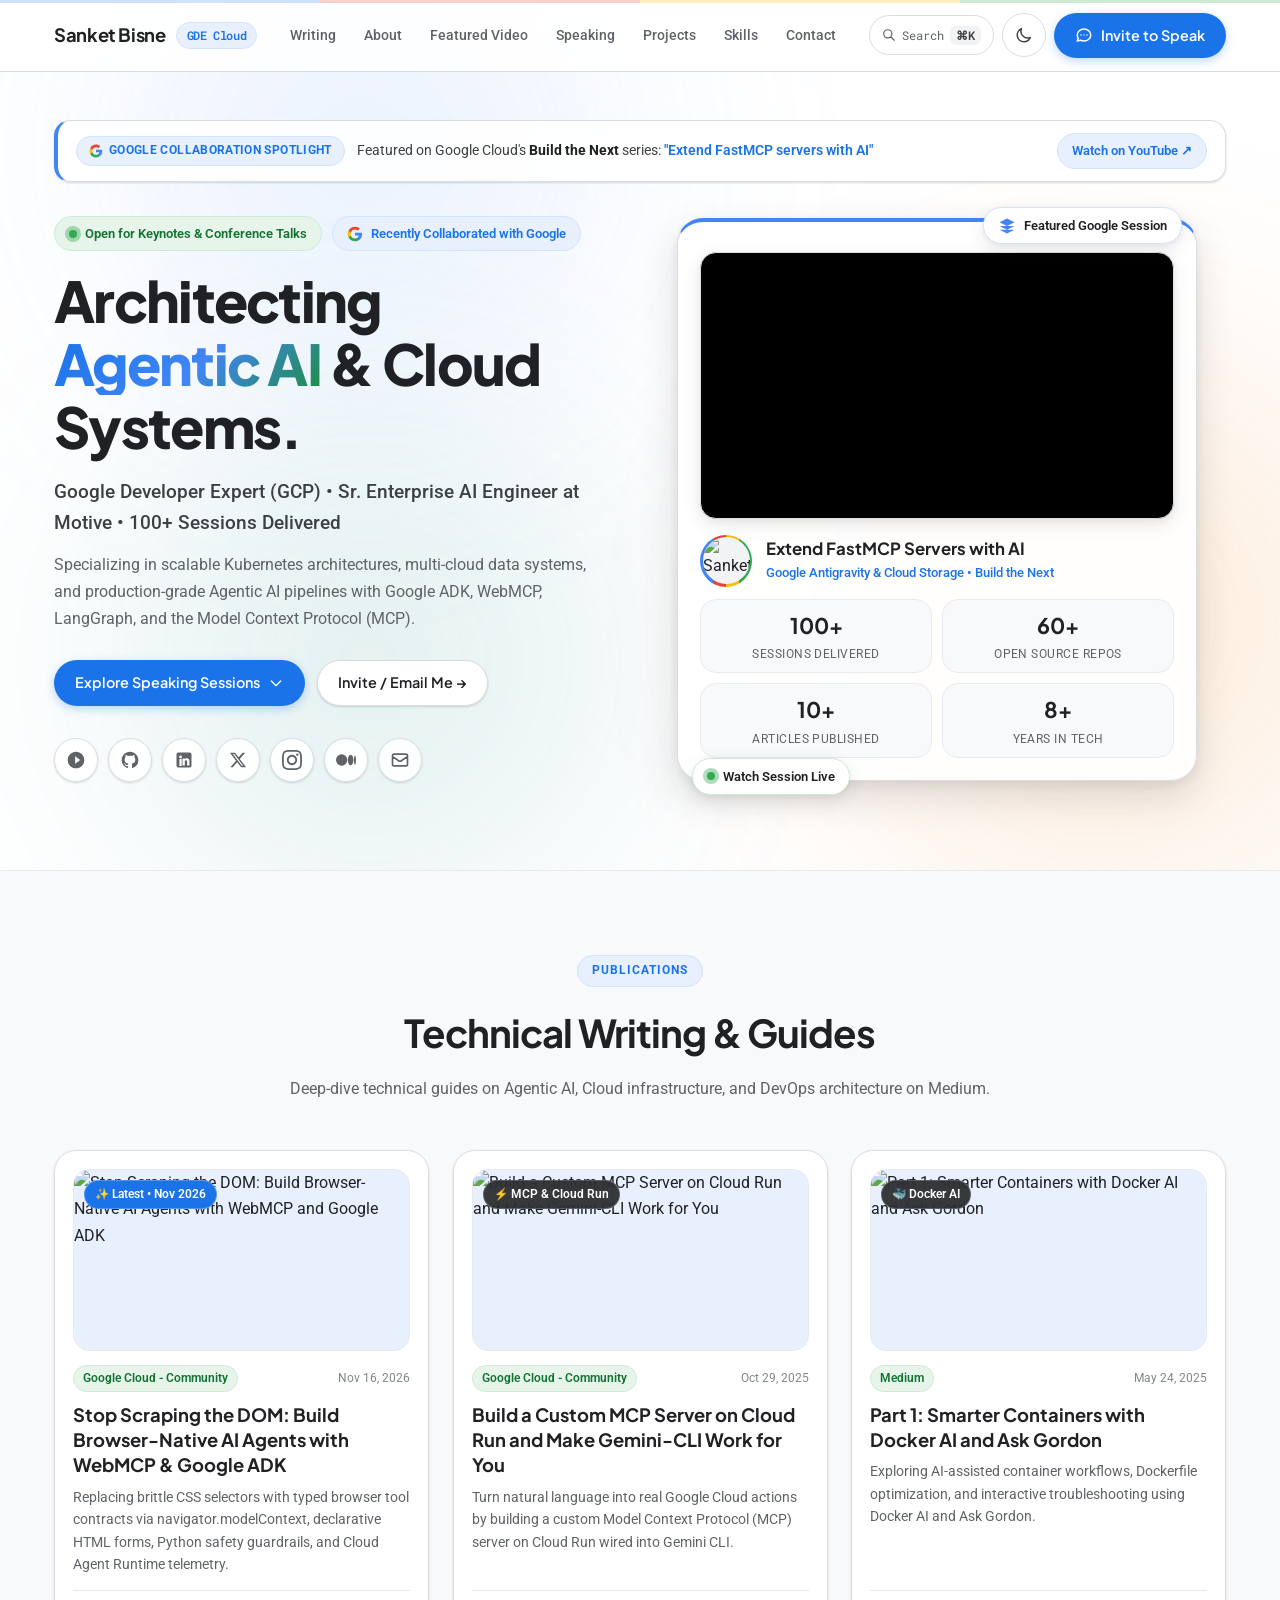
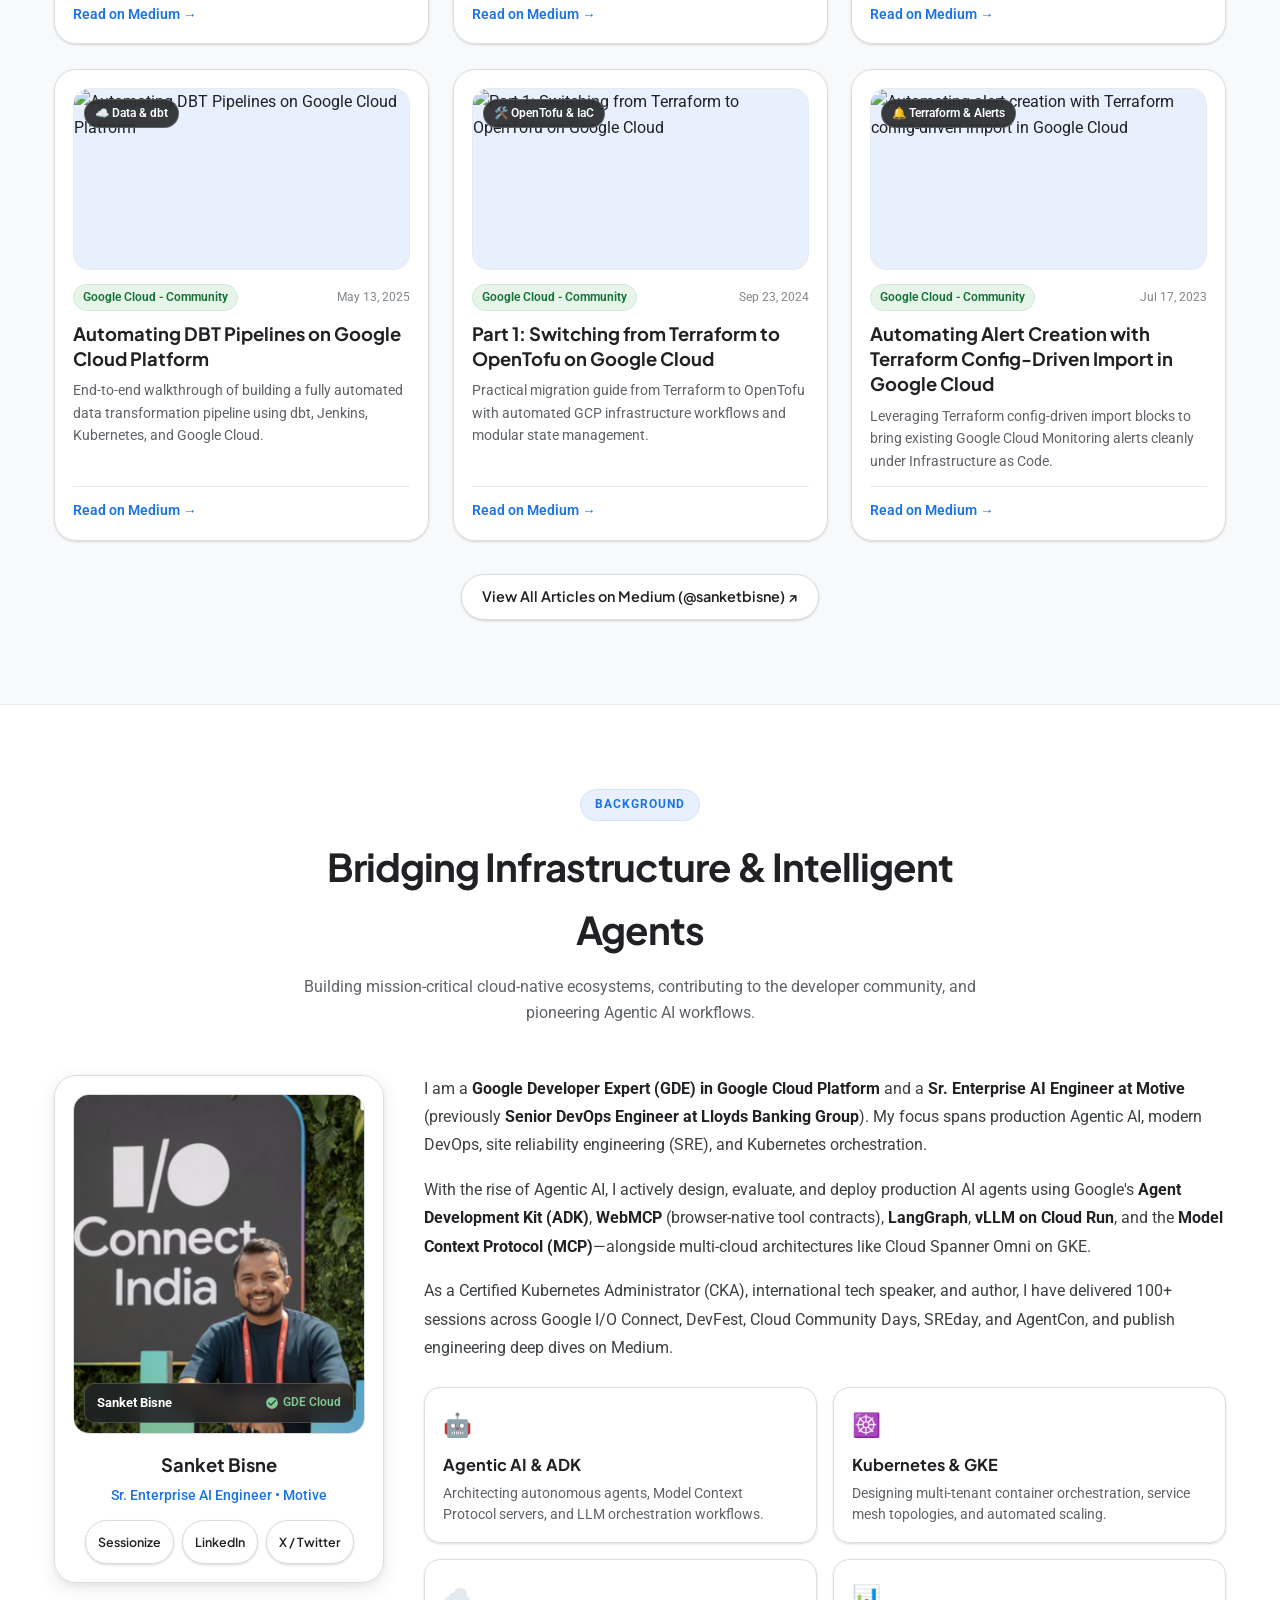
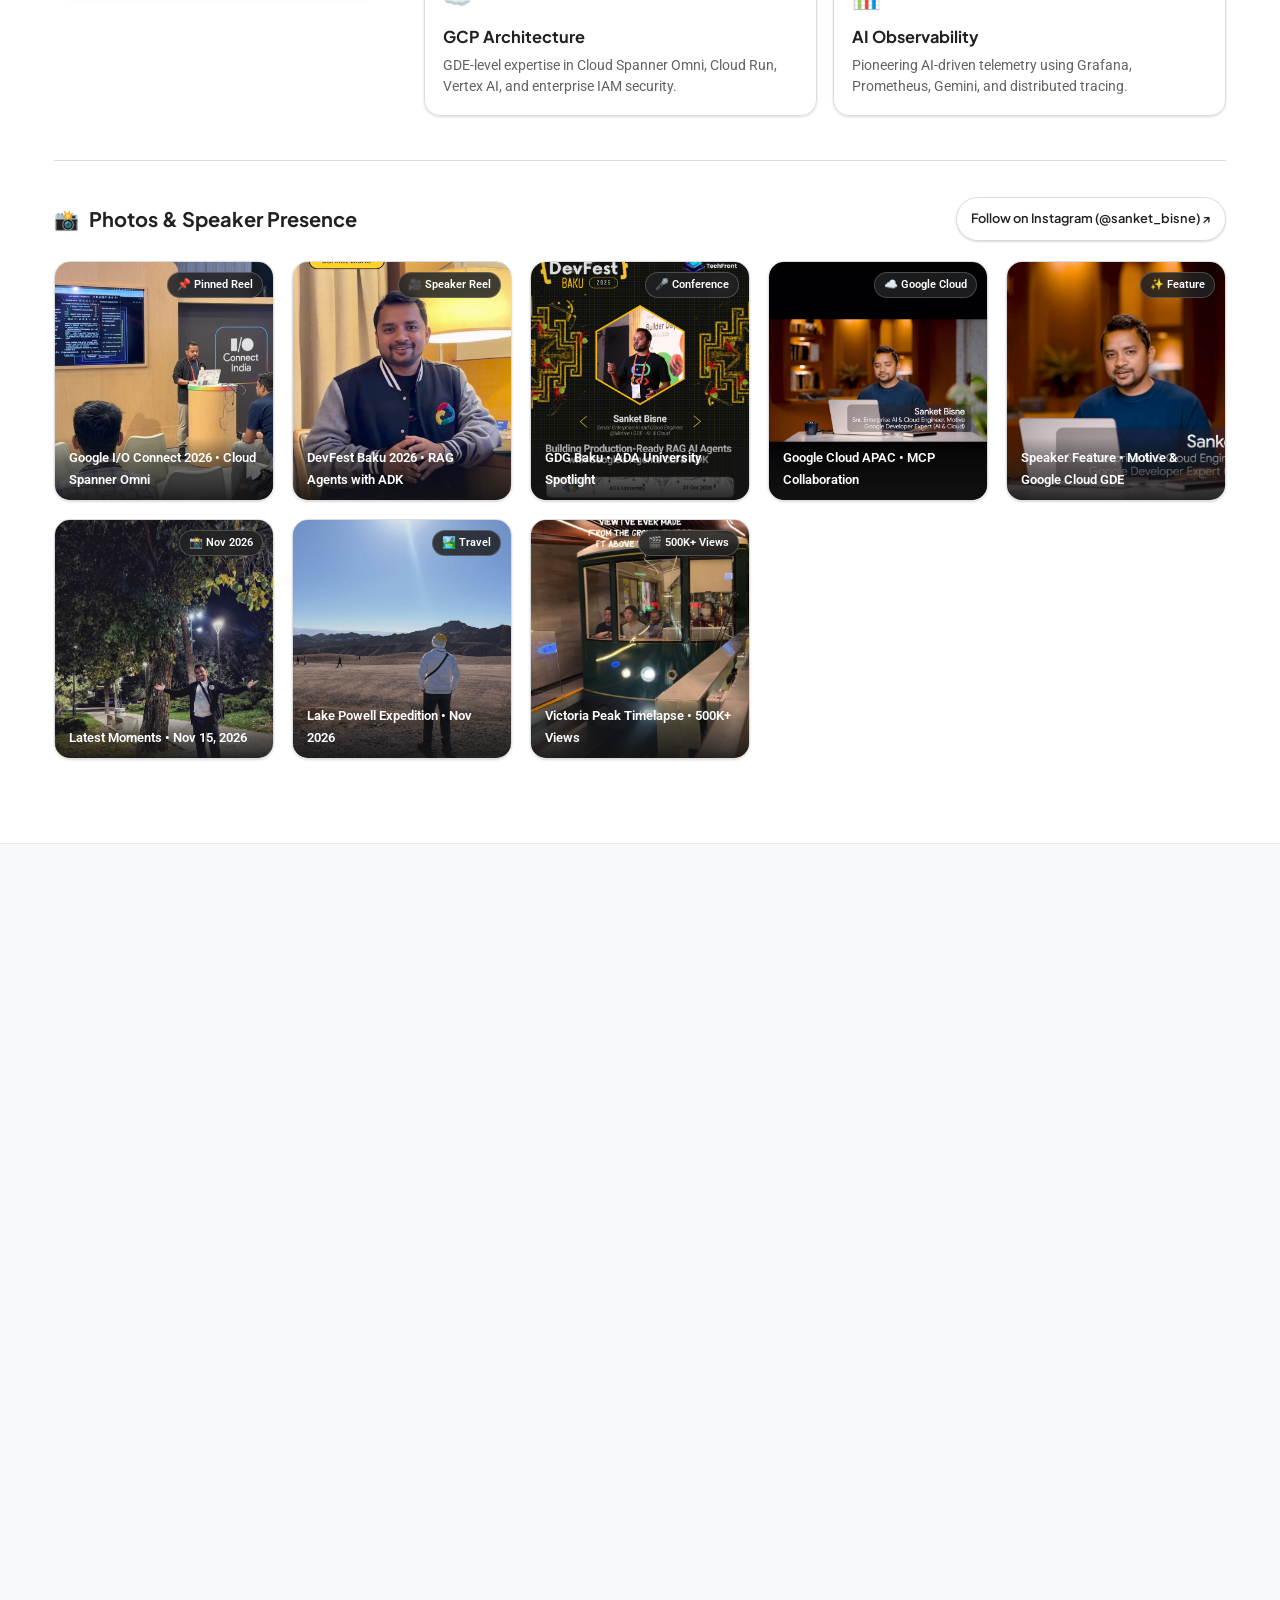
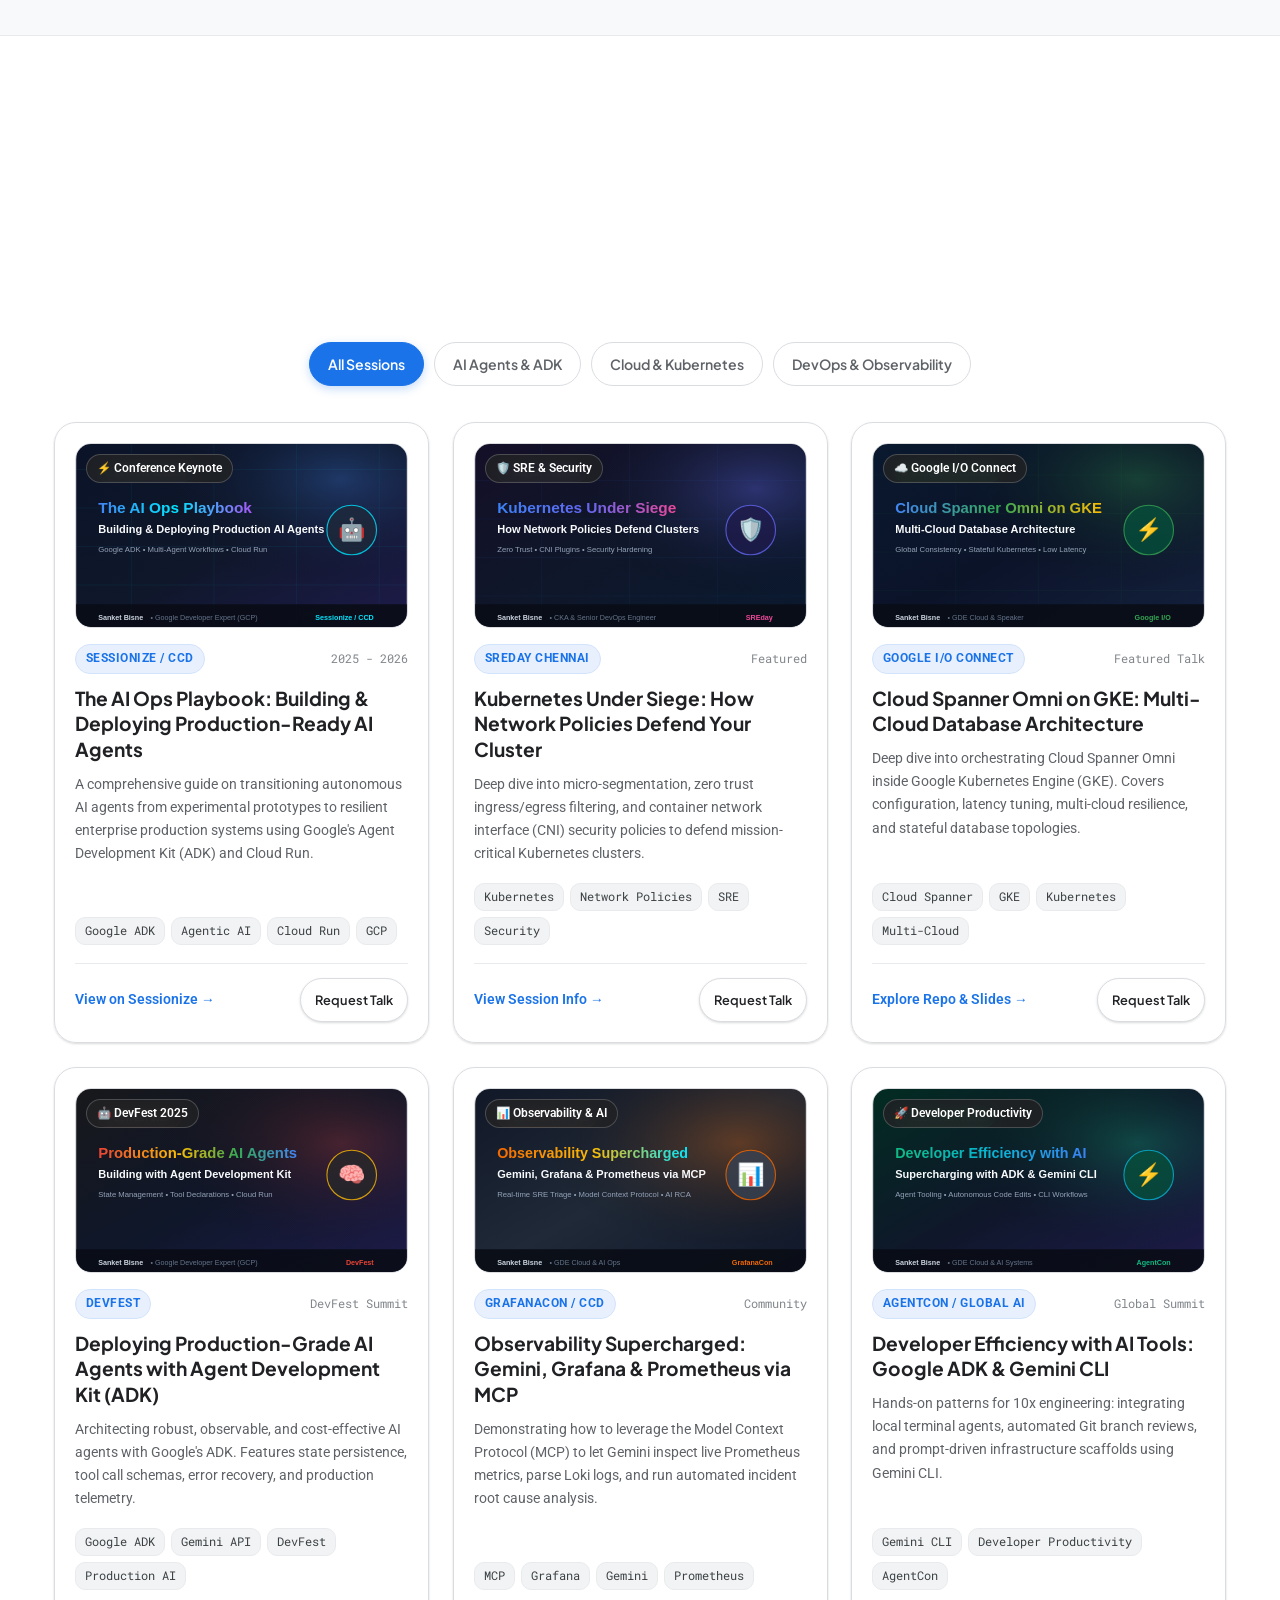
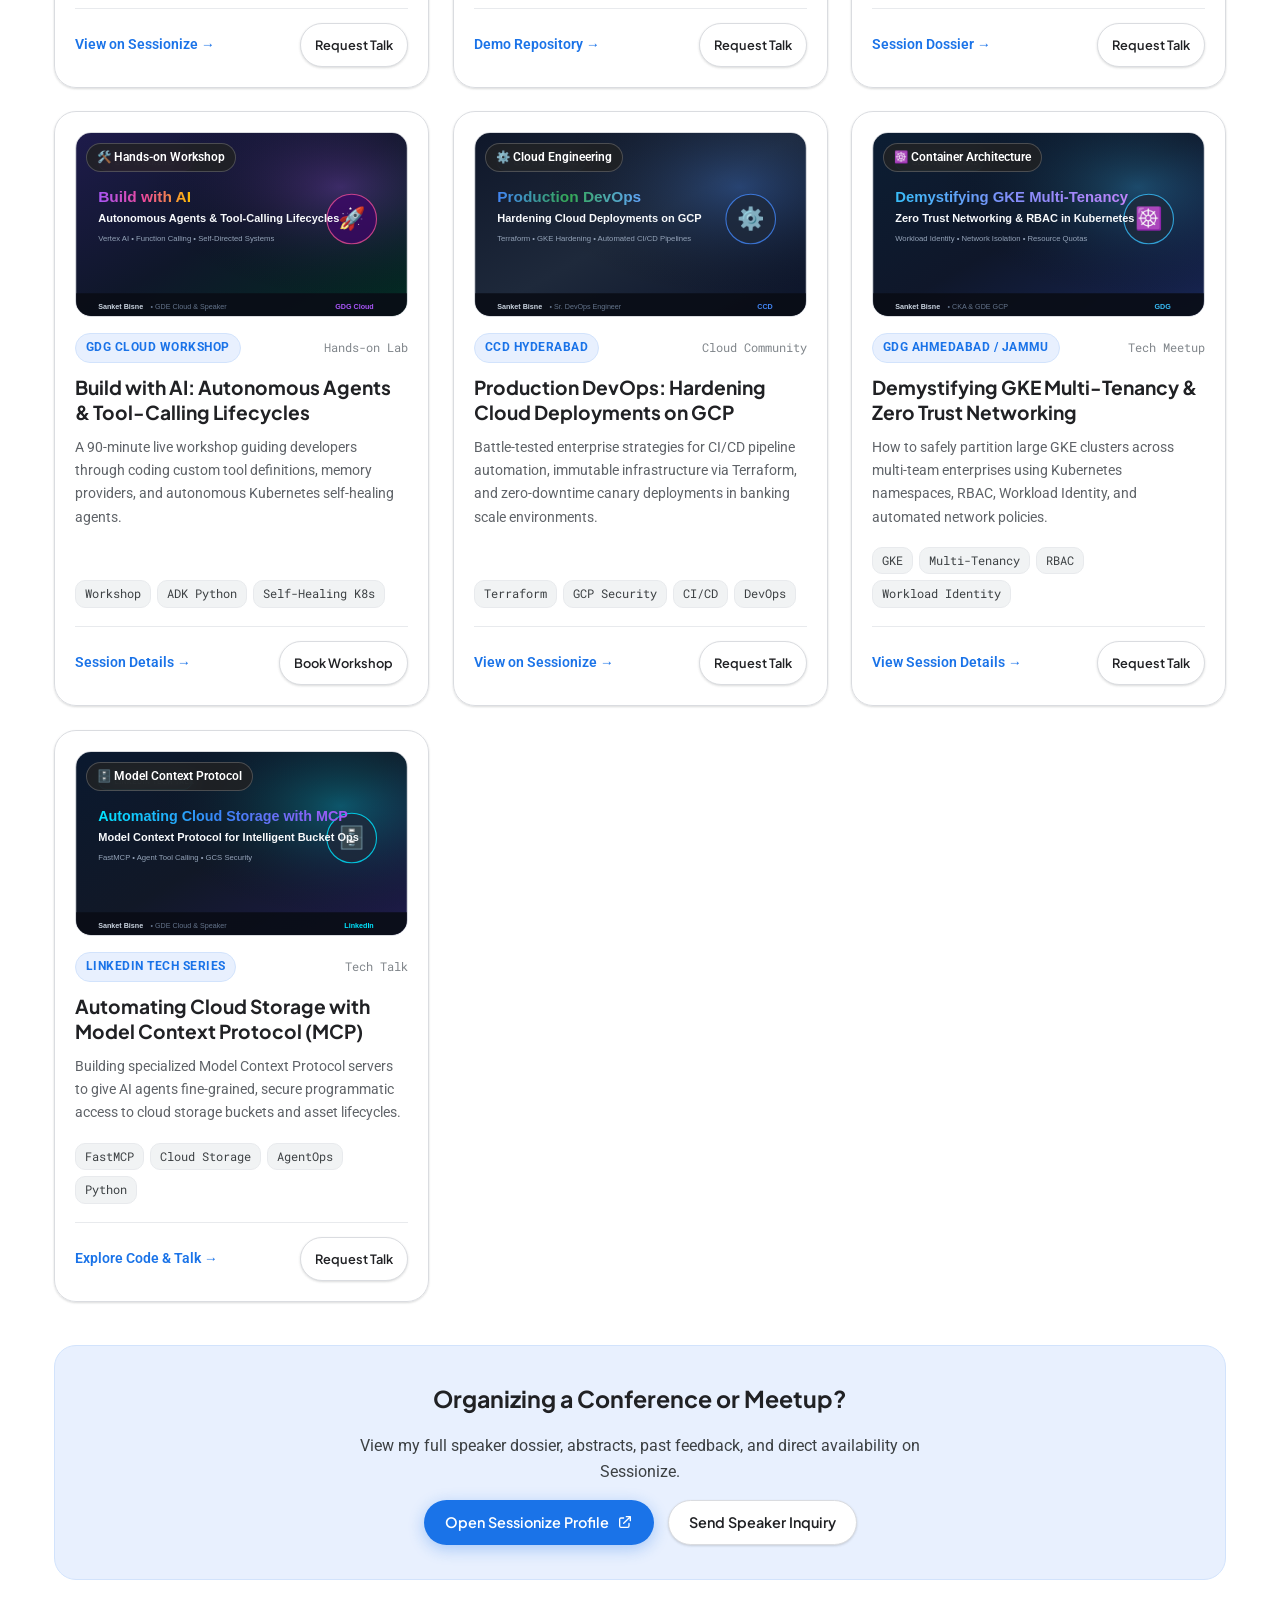
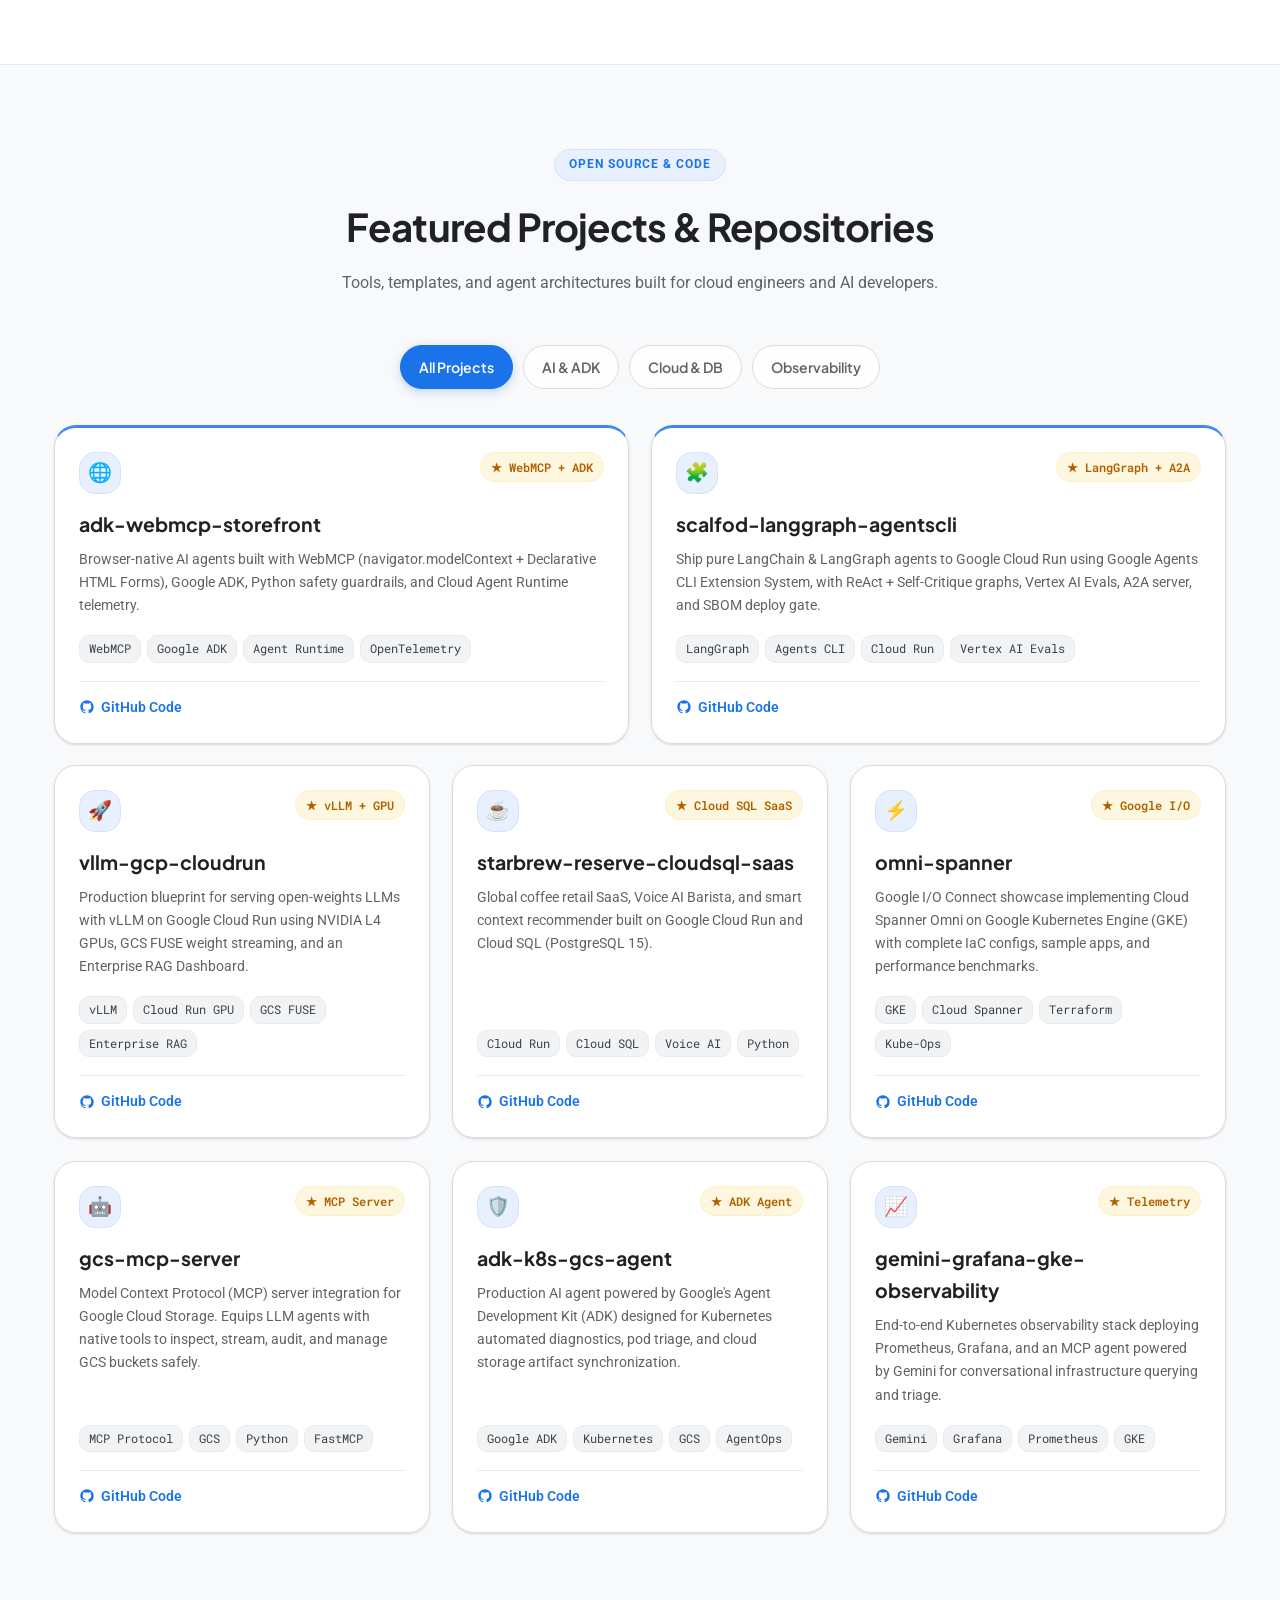
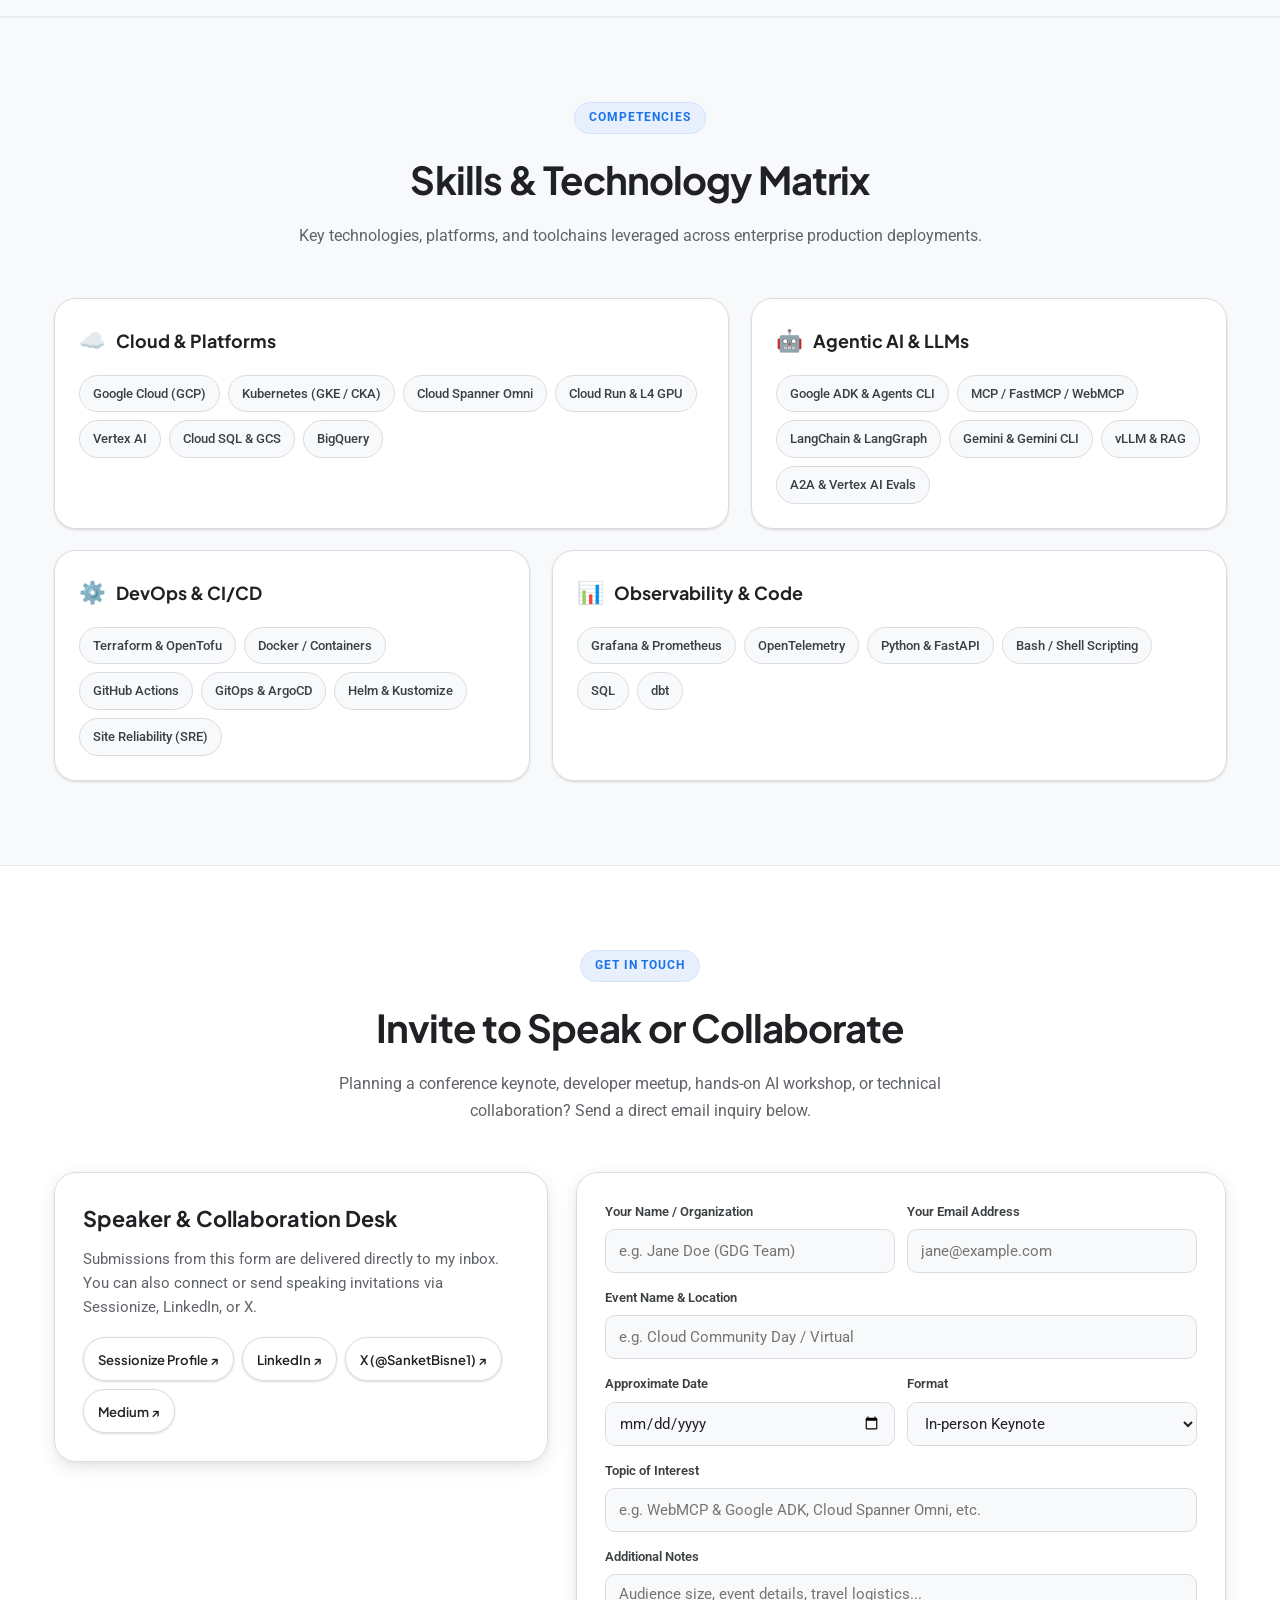
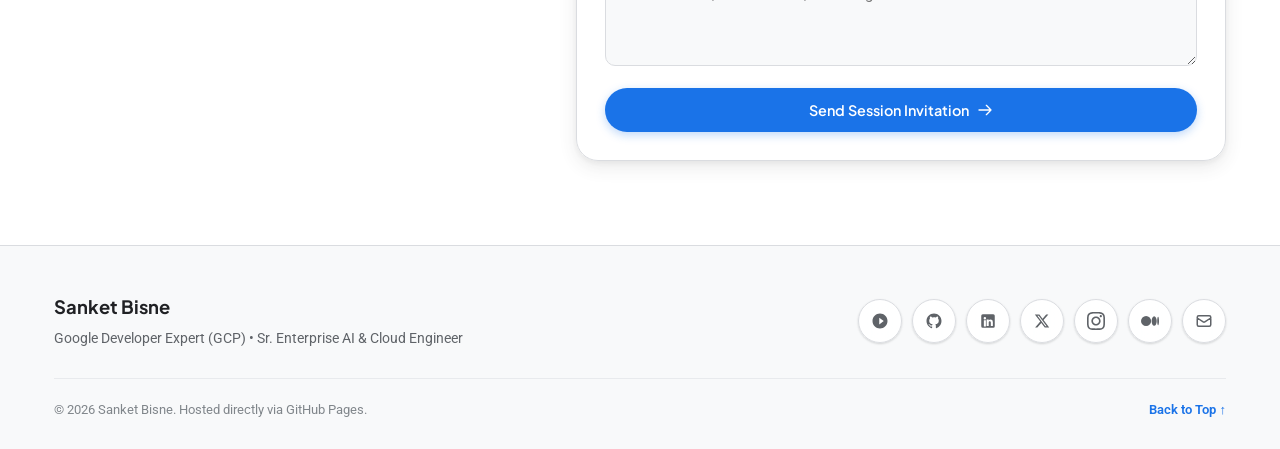
==== commit 8b4b2d54: "fix: update hero video badge text to Watch Session Live" ====
--- a/index.html
+++ b/index.html
@@ -246,7 +246,7 @@
 
             <div class="floating-badge badge-bottom">
               <span class="pulse-dot"></span>
-              <span>Watch Keynote Live</span>
+              <span>Watch Session Live</span>
             </div>
           </div>
         </div>
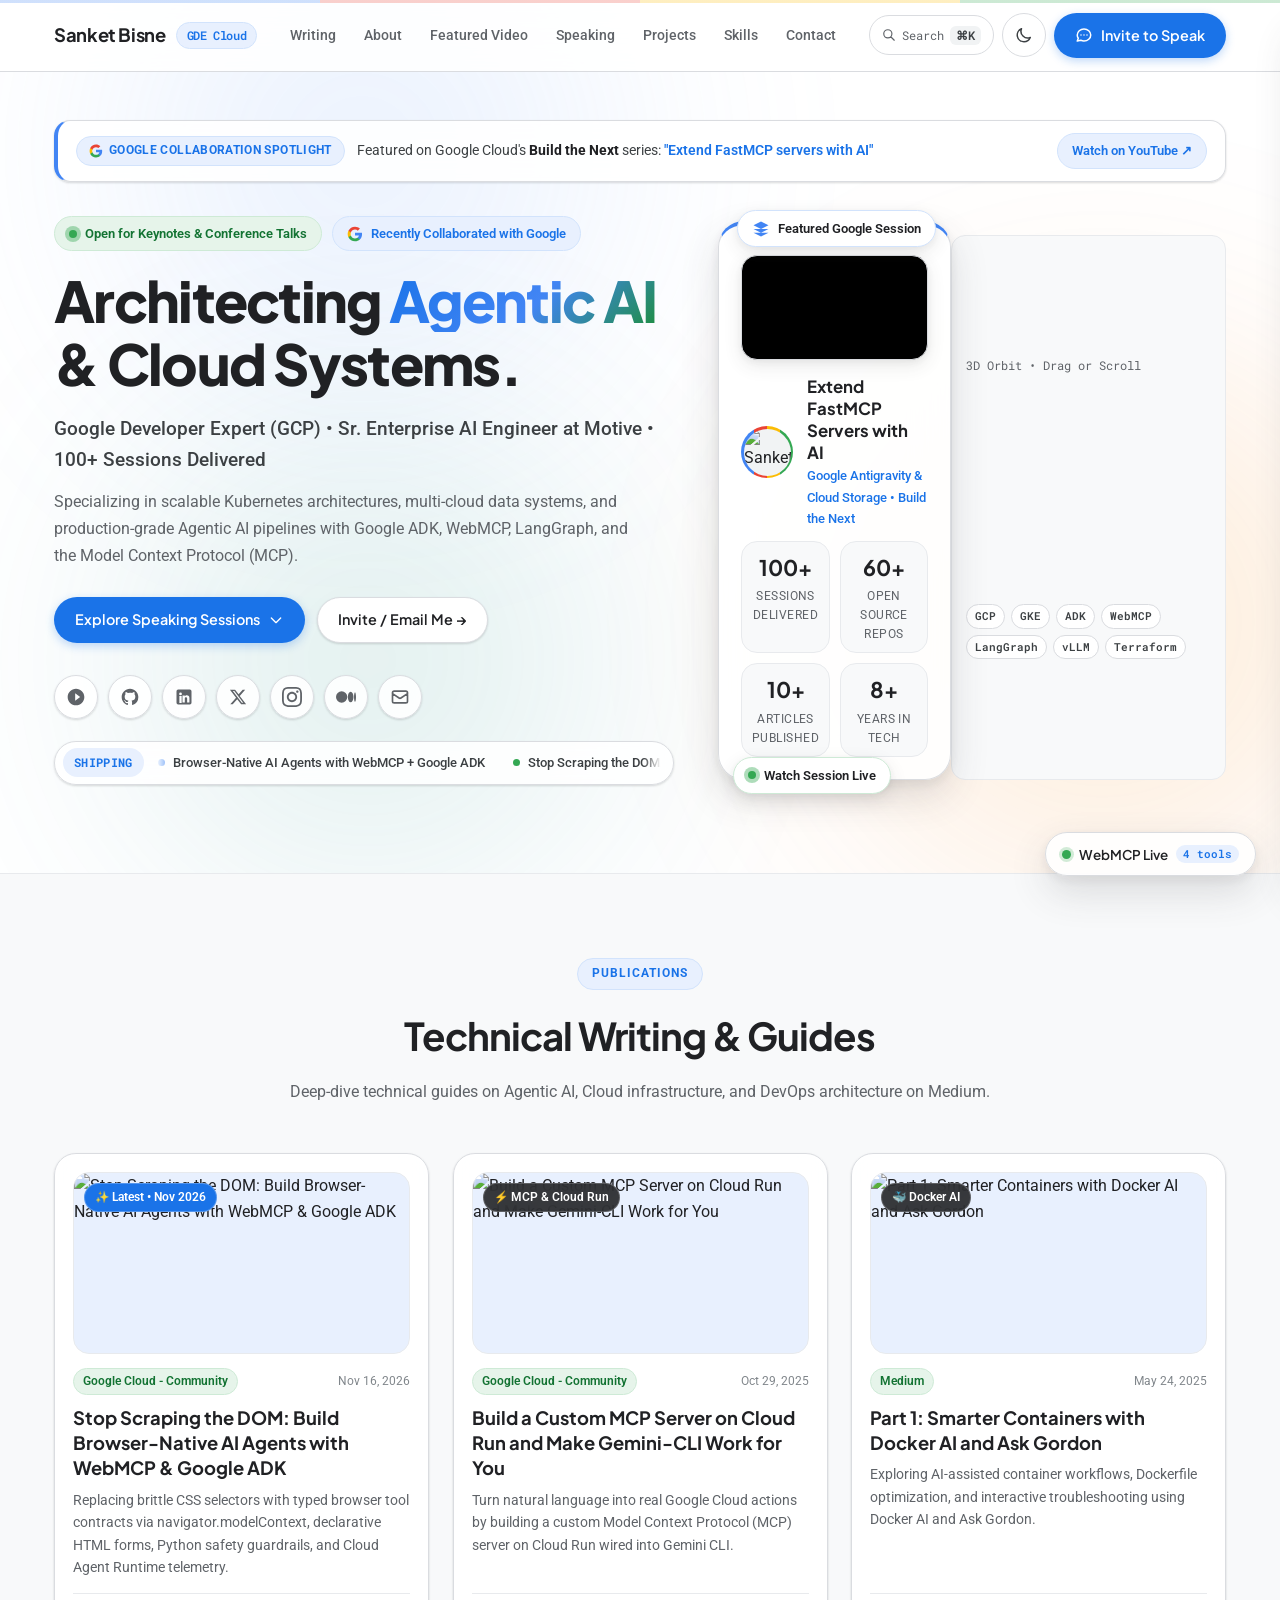
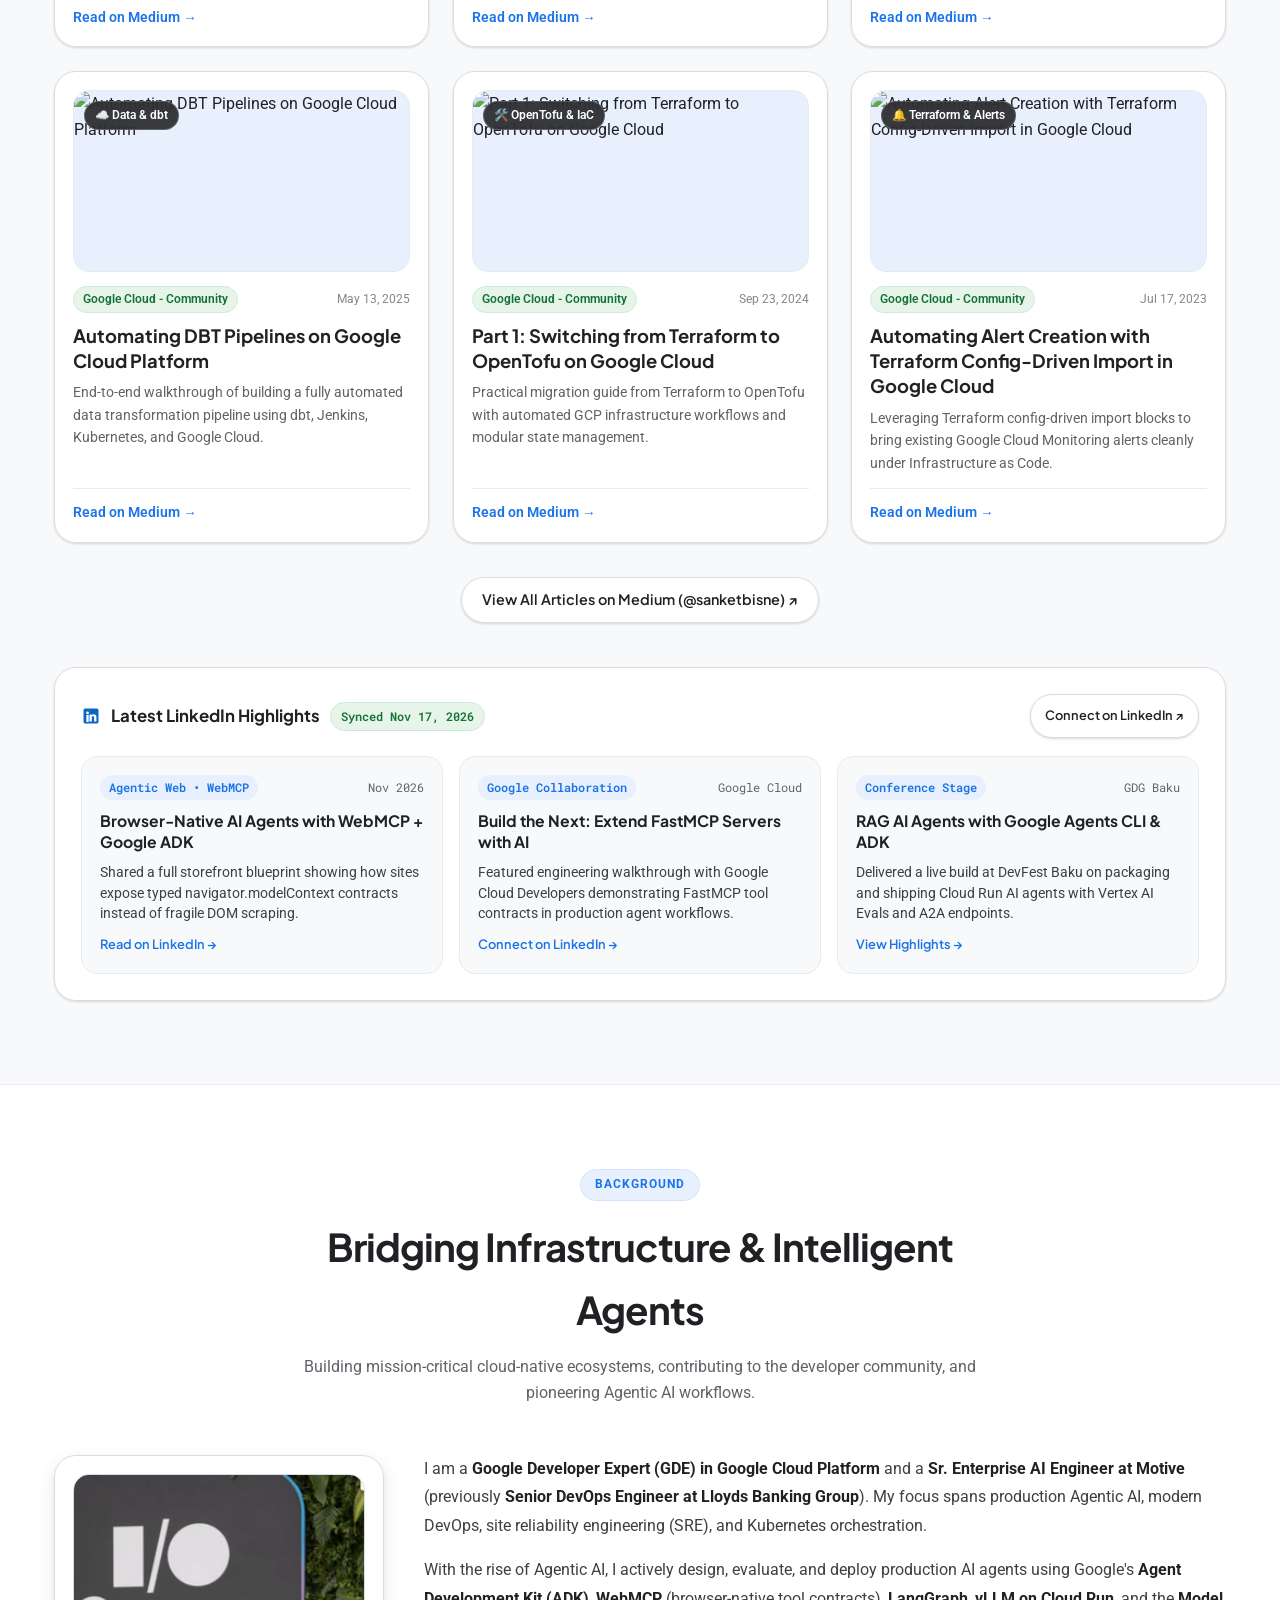
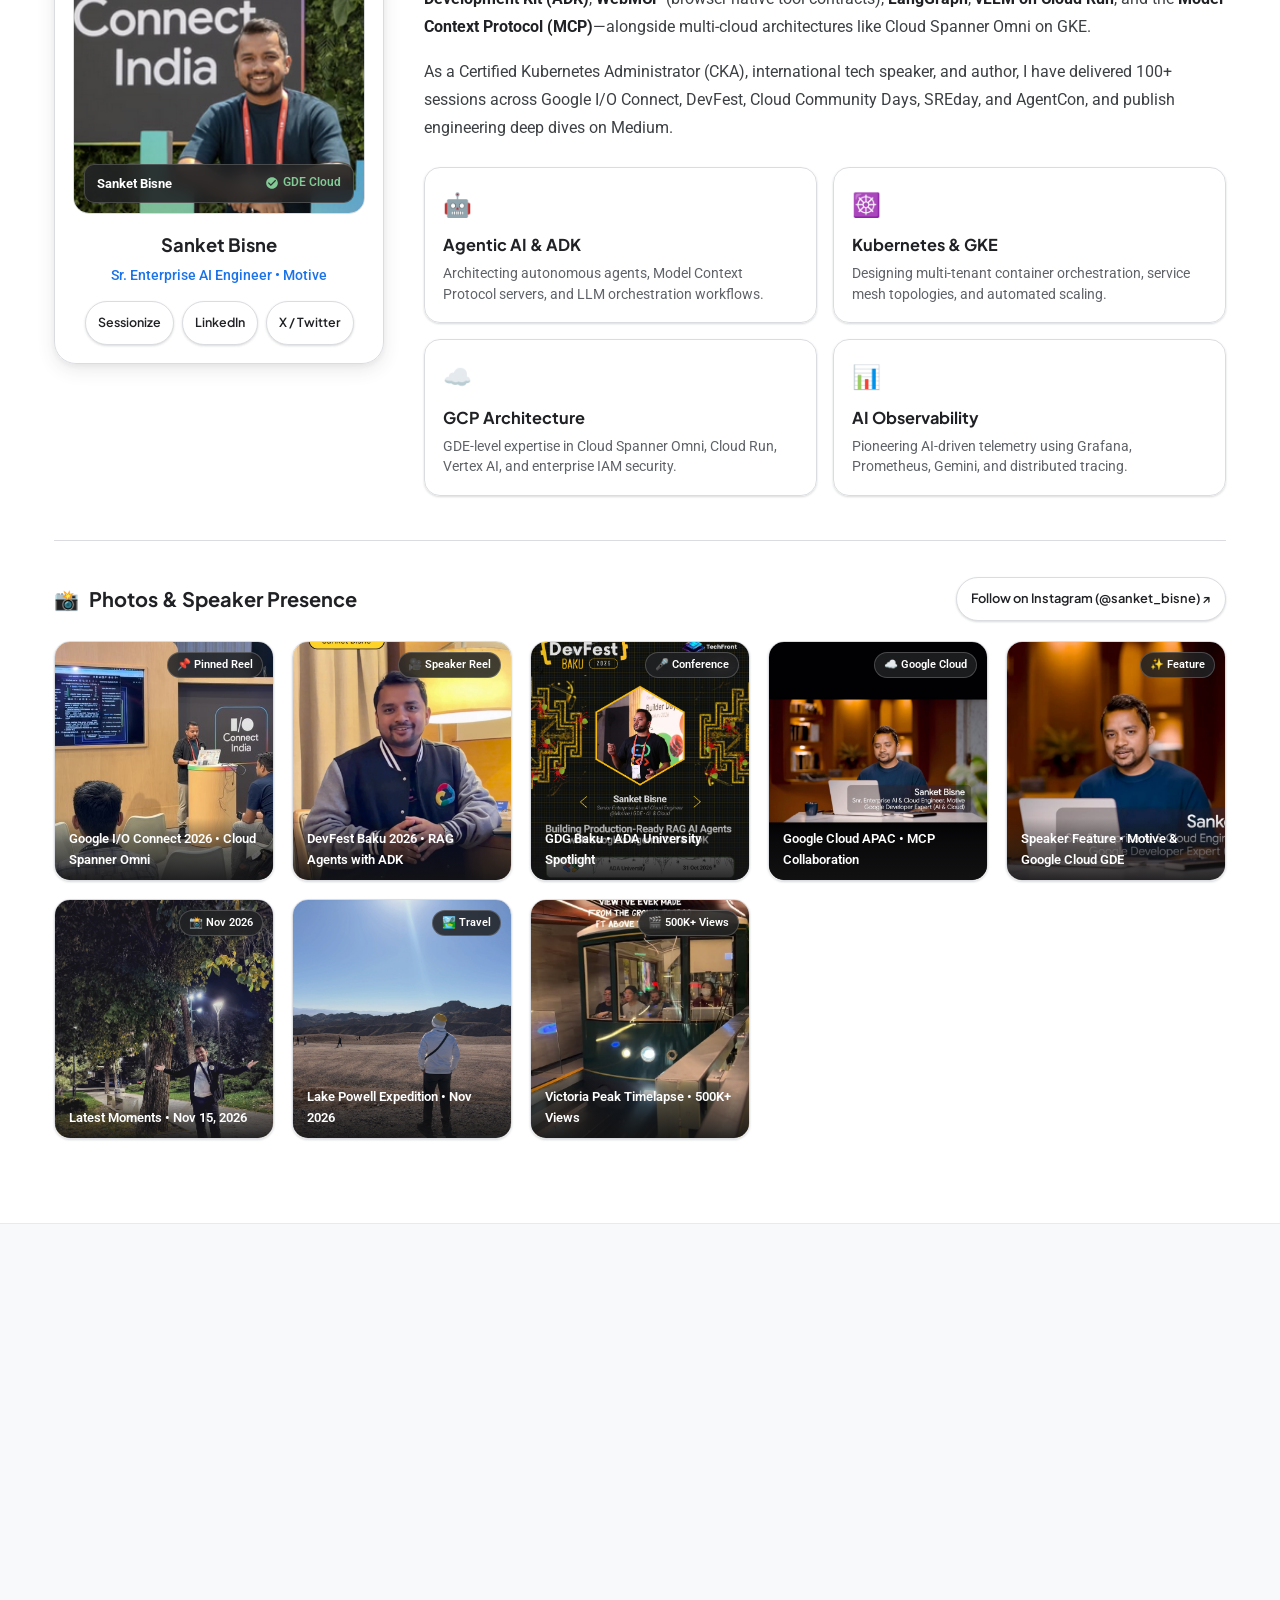
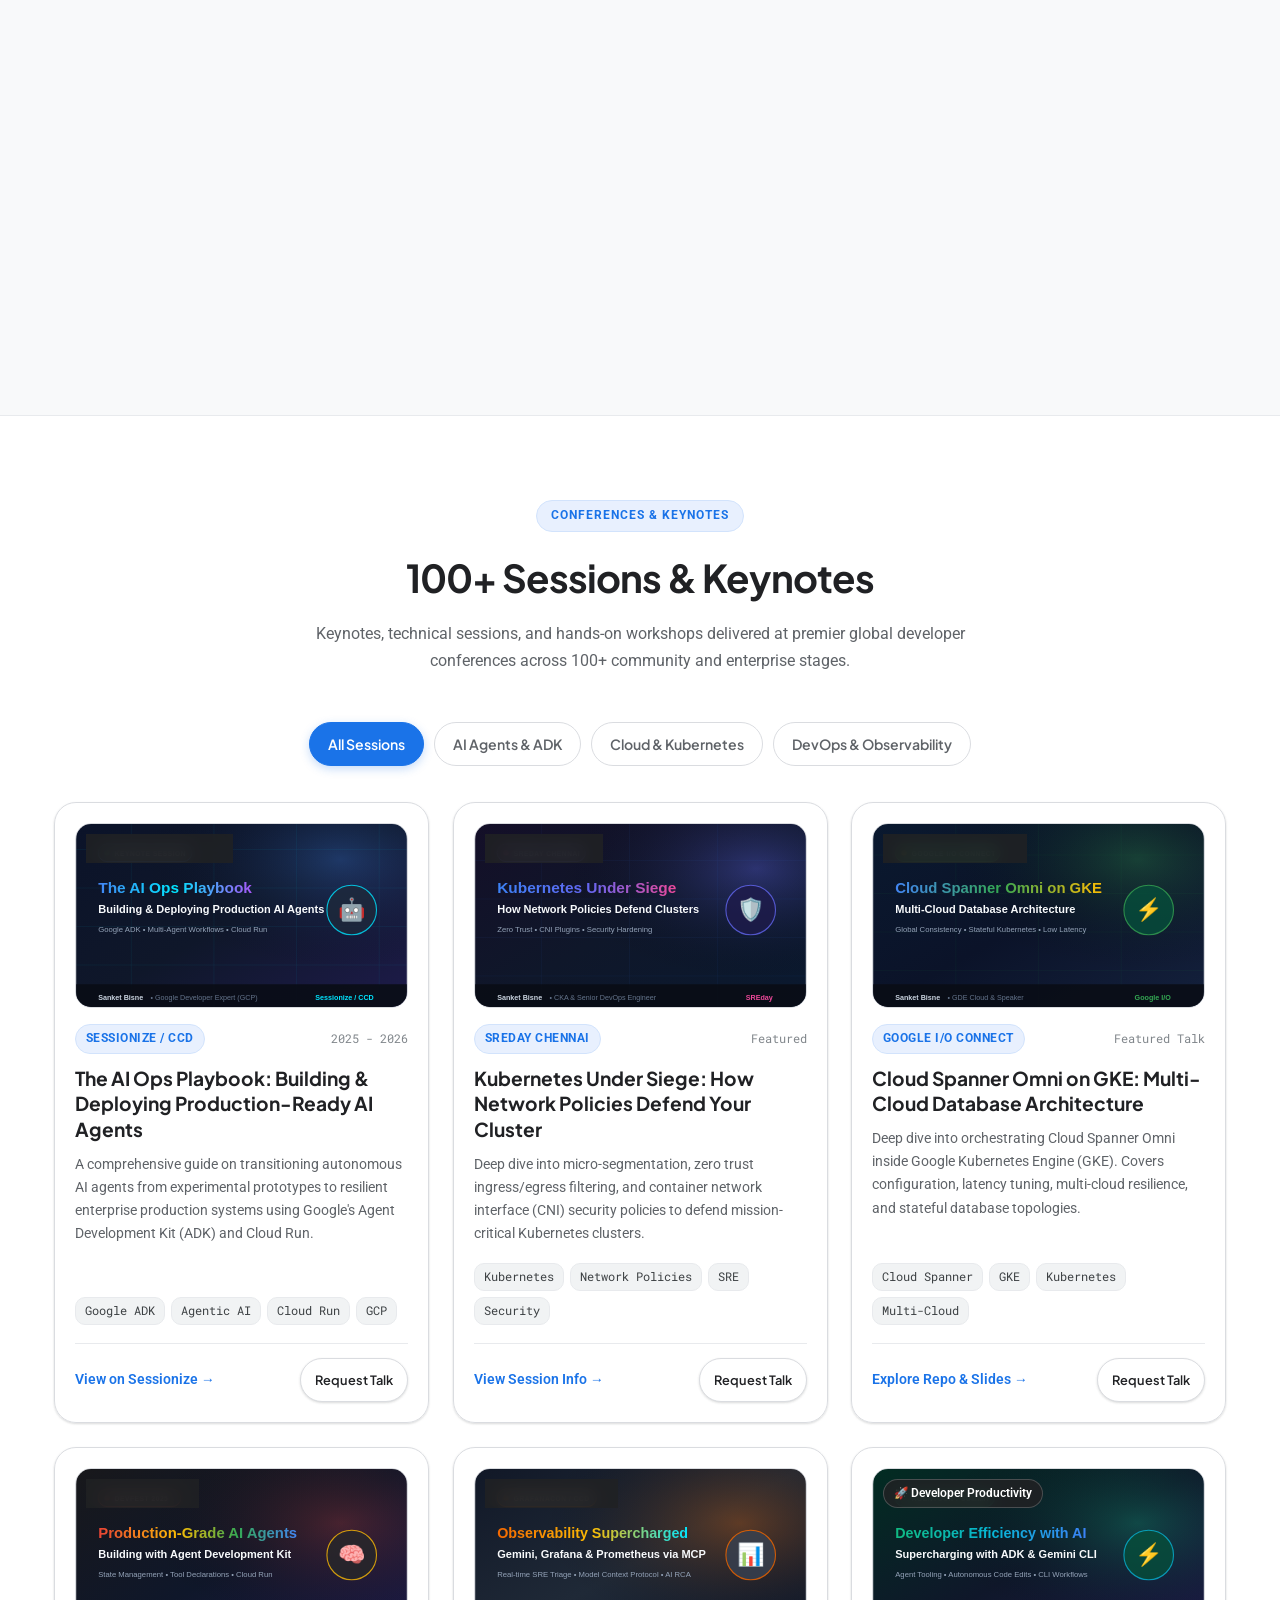
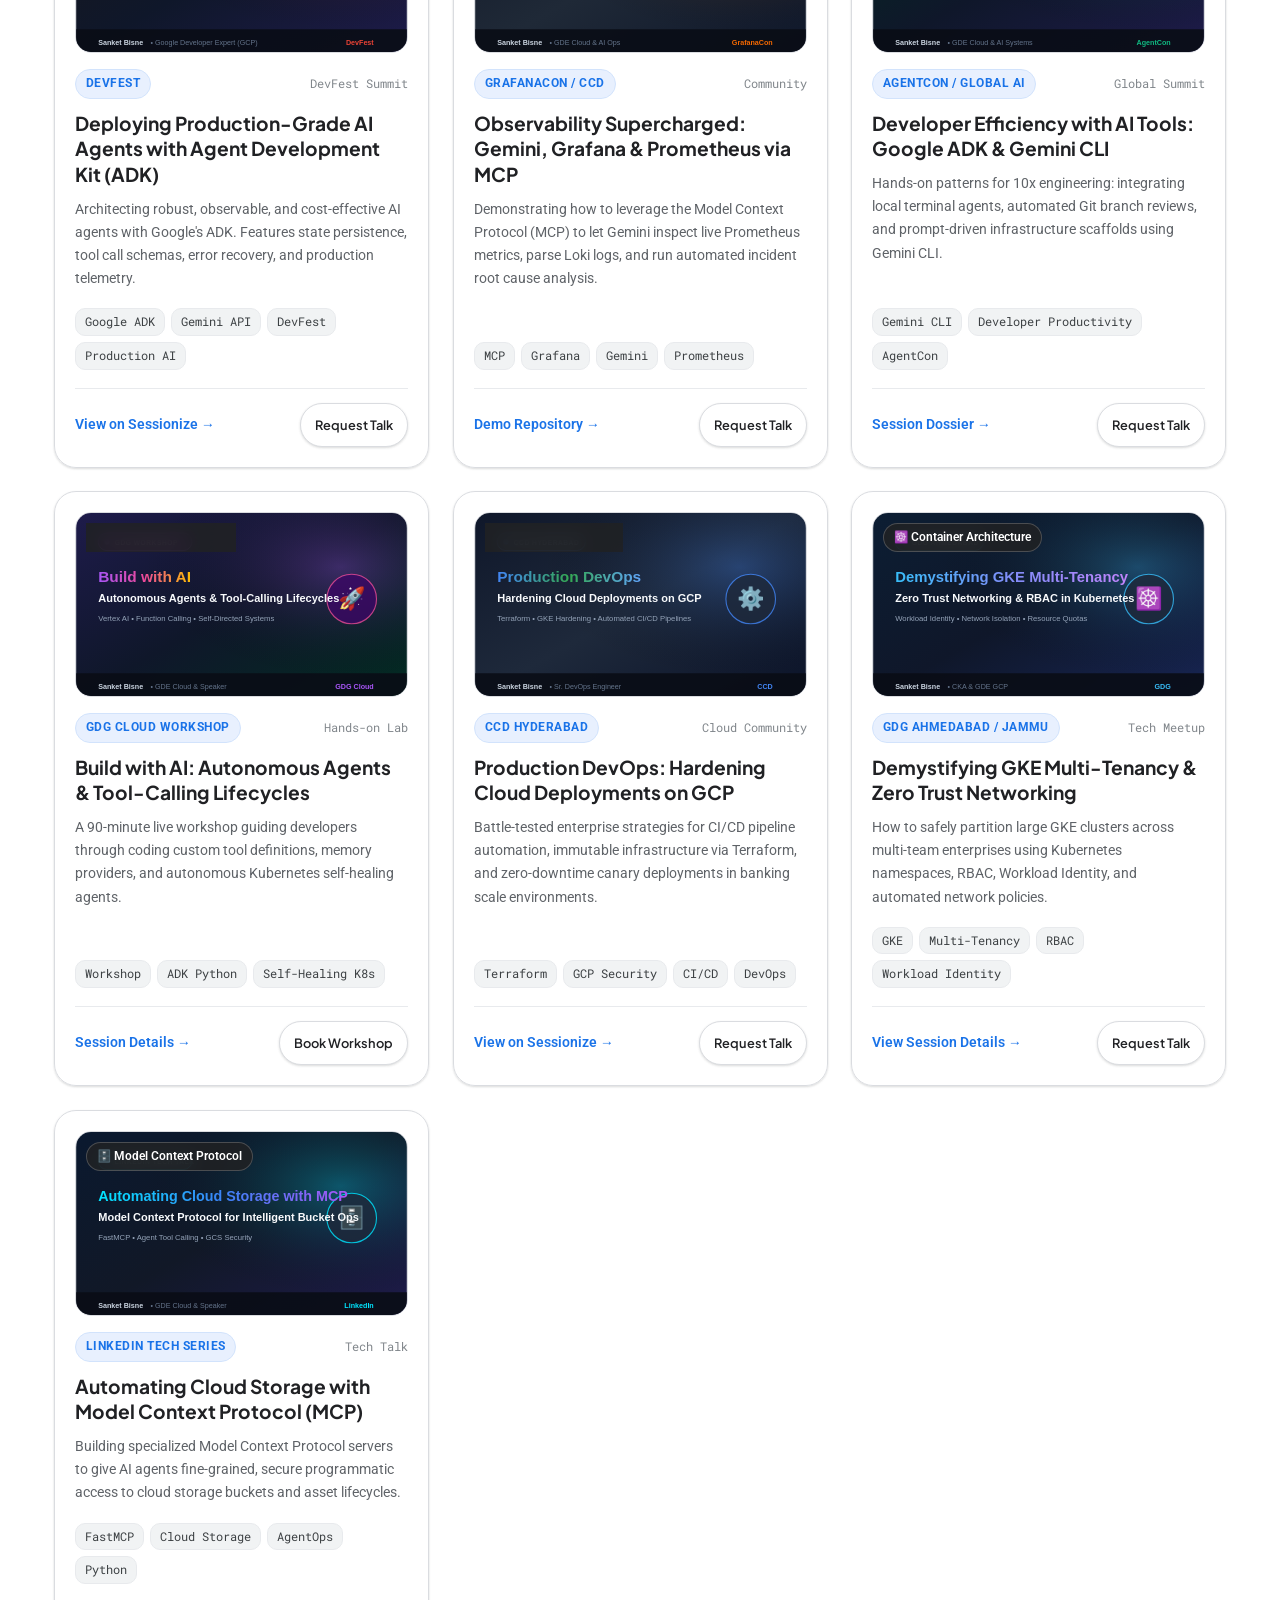
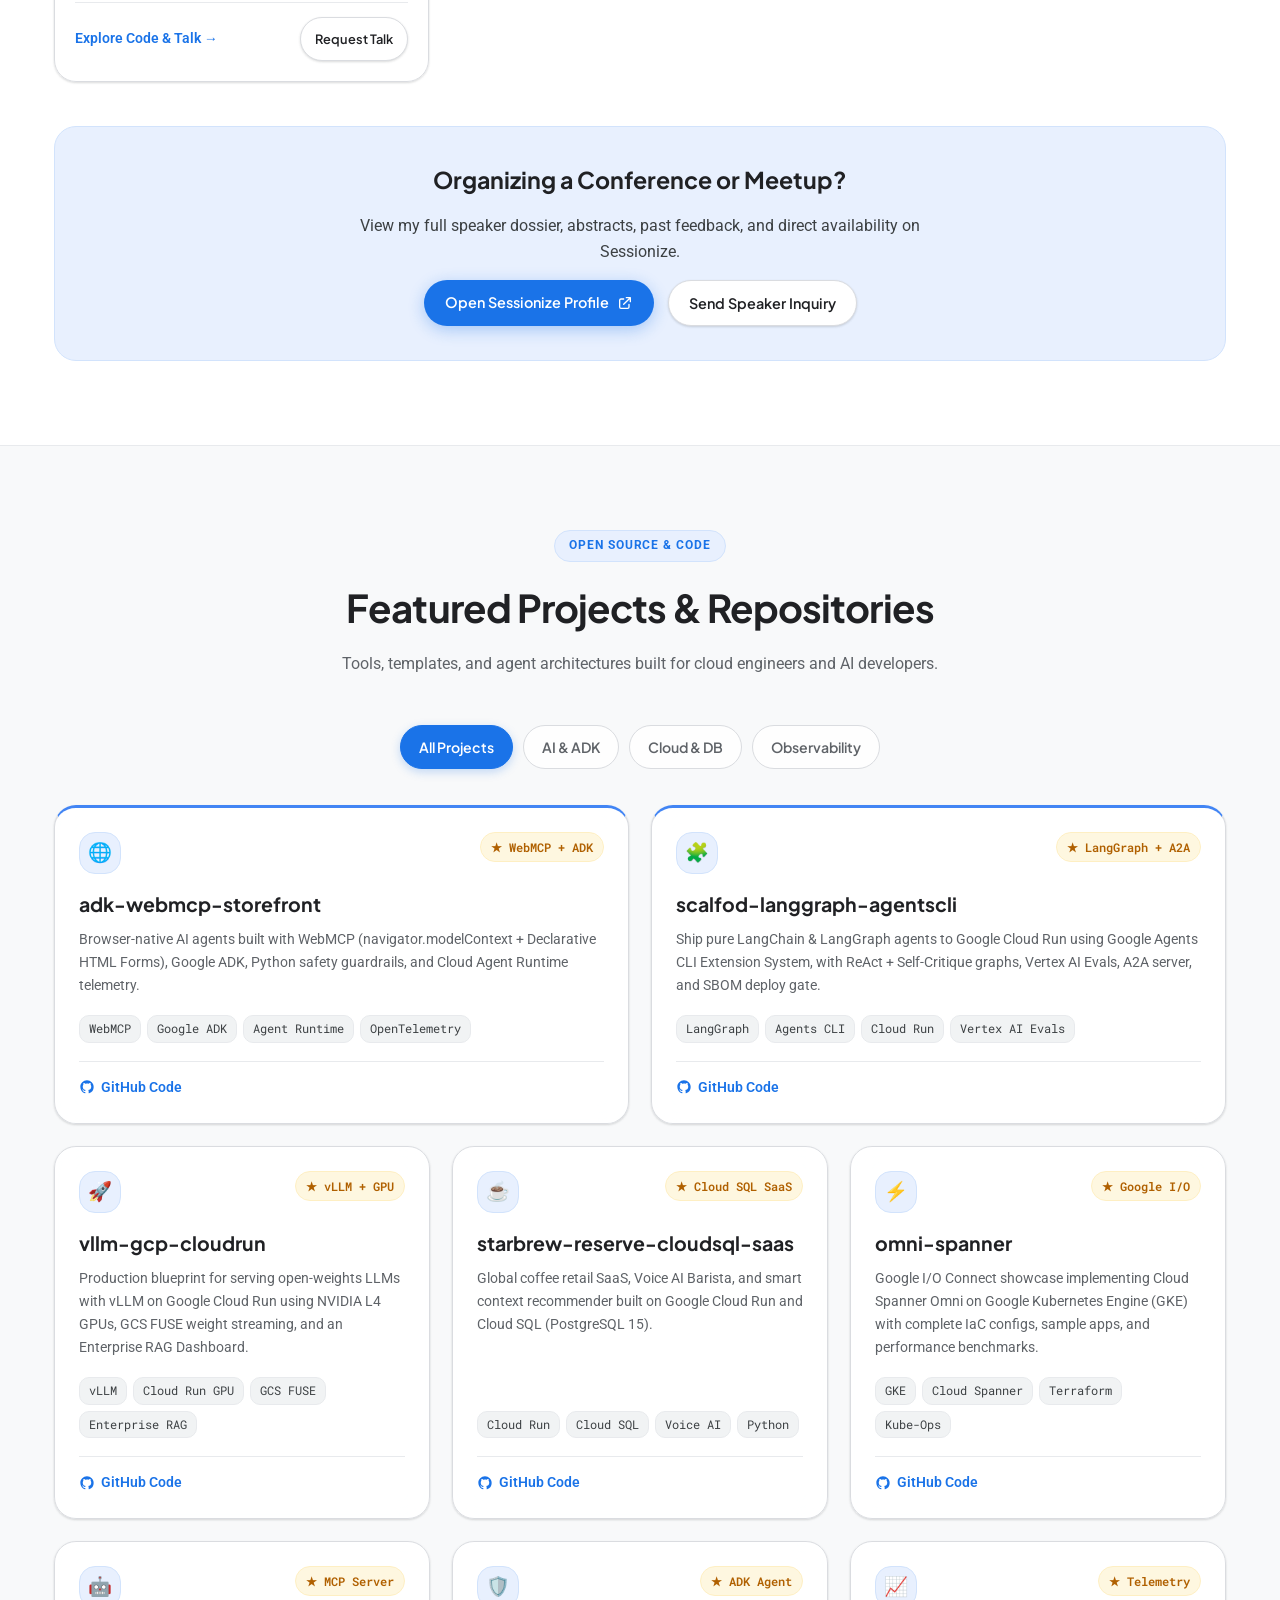
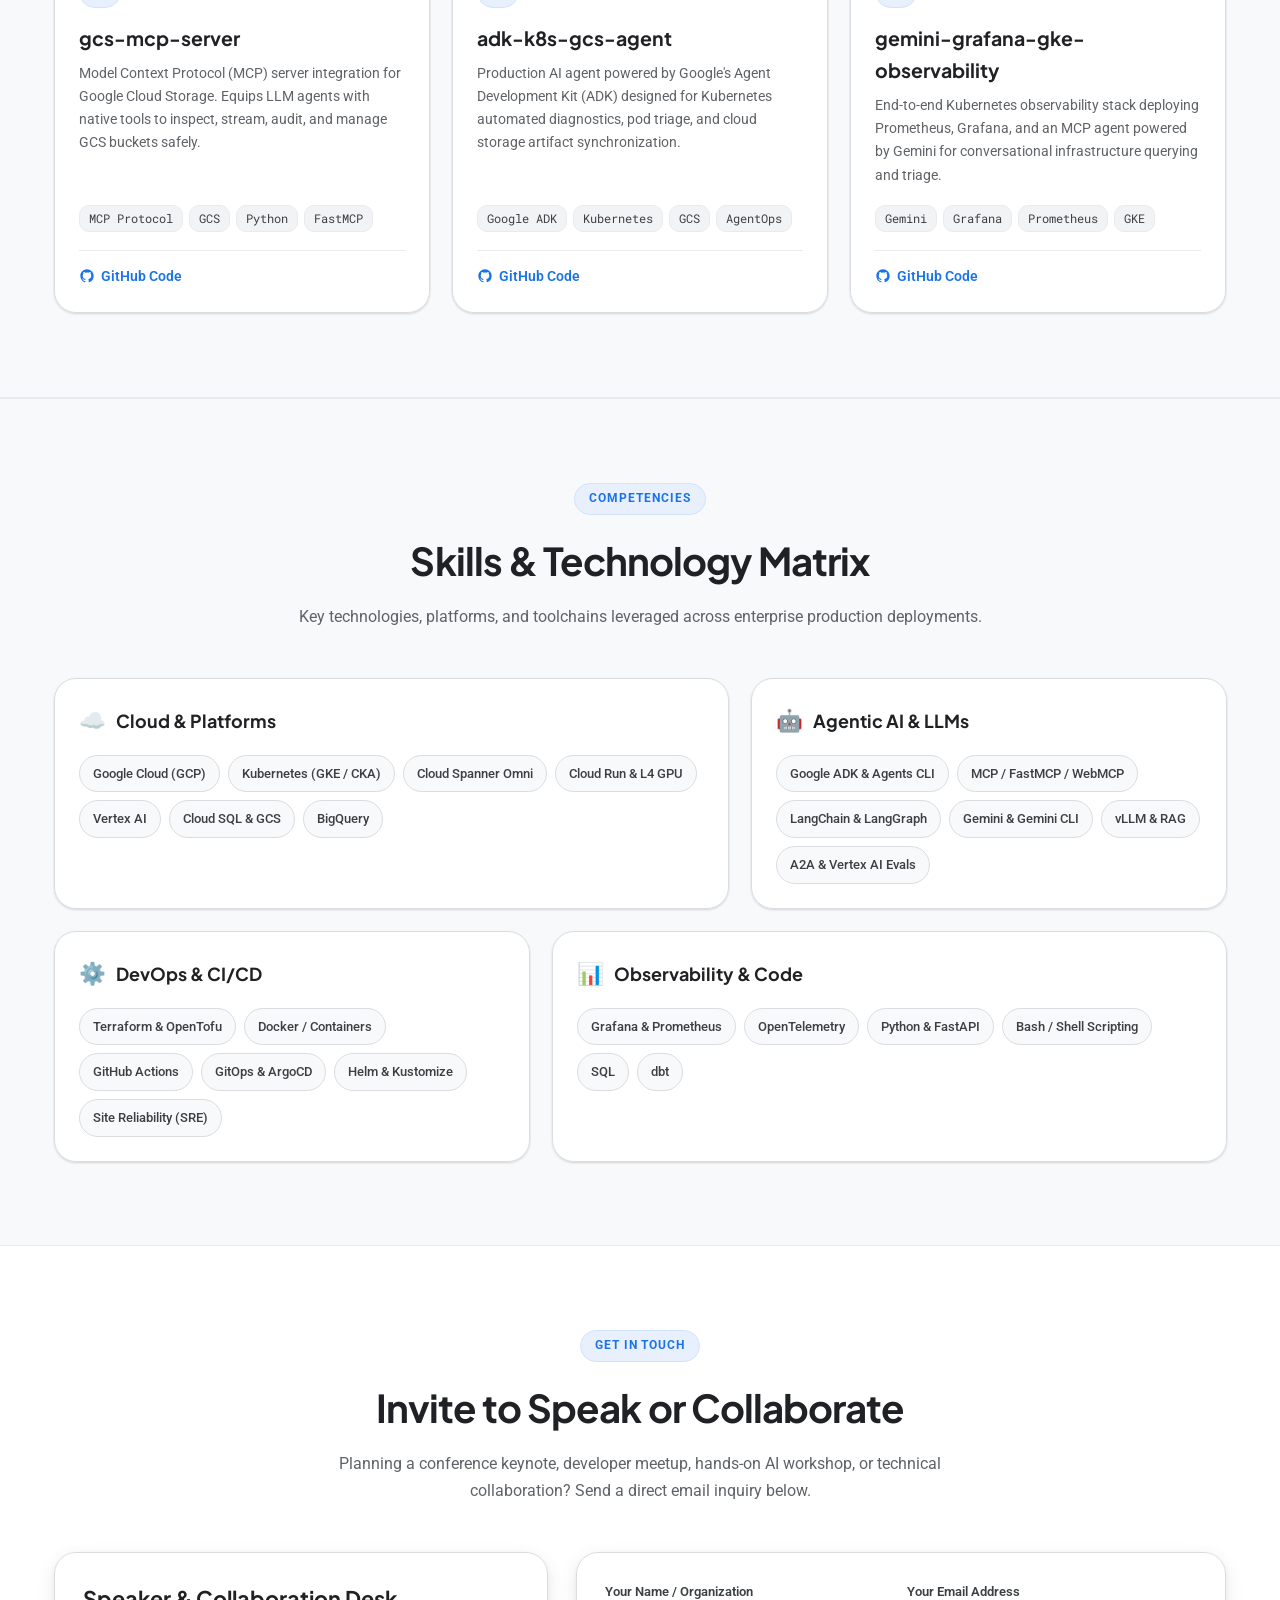
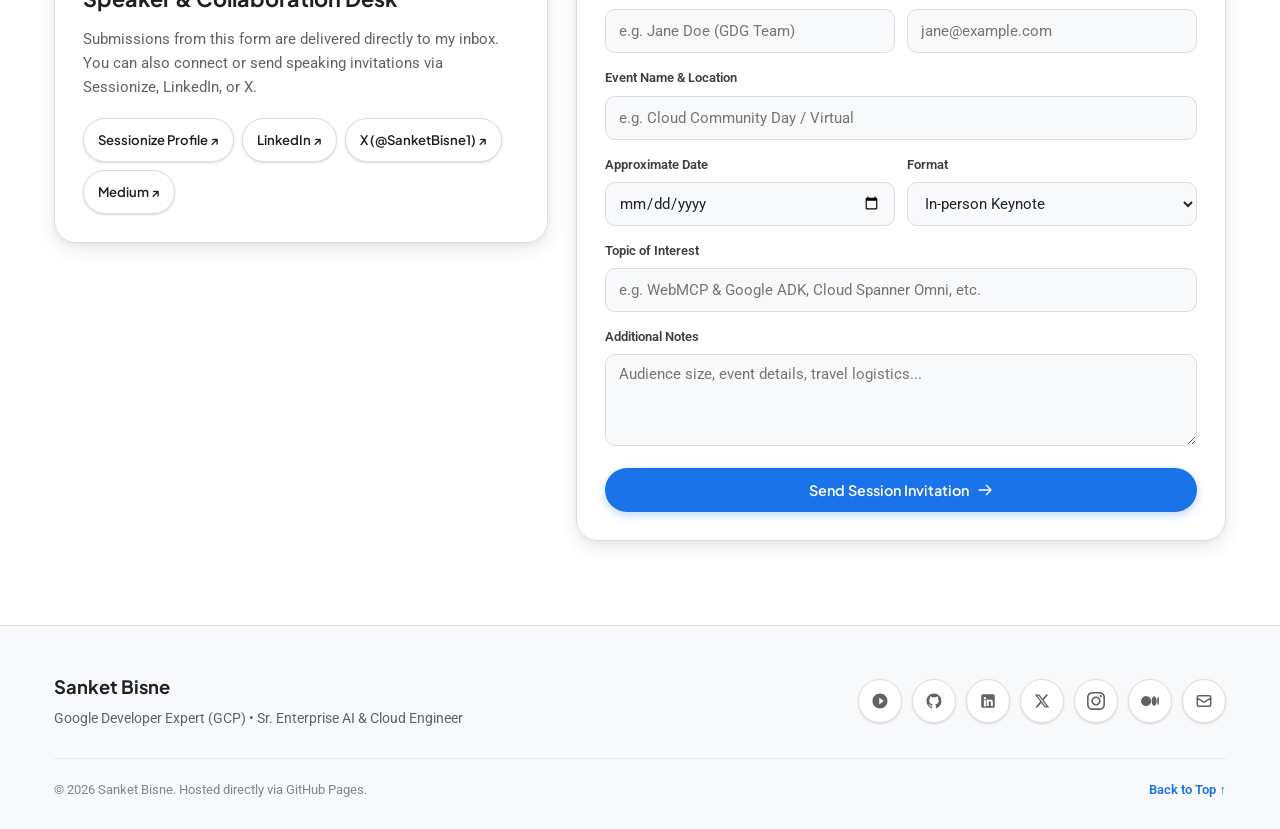
==== commit 6a988a3c: "feat: upgrade 3D kinetic Gen-Z UX, WebMCP sandbox, and auto-sync content scheduler" ====
--- a/index.html
+++ b/index.html
@@ -127,7 +127,7 @@
             Featured on Google Cloud's <strong>Build the Next</strong> series: <em>"Extend FastMCP servers with AI"</em>
           </span>
         </div>
-        <a href="https://www.youtube.com/watch?v=jNU_7WSidB4" target="_blank" rel="noopener noreferrer" class="btn-spotlight">
+        <a href="https://www.youtube.com/watch?v=jNU_7WSidB4" target="_blank" rel="noopener noreferrer" class="btn-spotlight btn-magnetic">
           Watch on YouTube ↗
         </a>
       </div>
@@ -163,11 +163,11 @@
           </p>
 
           <div class="hero-ctas">
-            <a href="#speaking" class="btn btn-primary">
+            <a href="#speaking" class="btn btn-primary btn-magnetic">
               Explore Speaking Sessions
               <svg width="16" height="16" fill="none" stroke="currentColor" viewBox="0 0 24 24"><path stroke-linecap="round" stroke-linejoin="round" stroke-width="2" d="M19 9l-7 7-7-7"></path></svg>
             </a>
-            <a href="#contact" class="btn btn-secondary">
+            <a href="#contact" class="btn btn-secondary btn-magnetic">
               Invite / Email Me →
             </a>
           </div>
@@ -195,9 +195,26 @@
               <svg width="20" height="20" fill="none" stroke="currentColor" viewBox="0 0 24 24"><path stroke-linecap="round" stroke-linejoin="round" stroke-width="2" d="M3 8l7.89 5.26a2 2 0 002.22 0L21 8M5 19h14a2 2 0 002-2V7a2 2 0 00-2-2H5a2 2 0 00-2 2v10a2 2 0 002 2z"/></svg>
             </a>
           </div>
-        </div>
-
-        <!-- Hero Visual Card: Featured Video Centerpiece -->
+
+          <!-- Live Shipping Status Ticker -->
+          <div class="hero-ticker" aria-label="Currently building and shipping updates">
+            <span class="hero-ticker-label">Shipping</span>
+            <div class="hero-ticker-viewport">
+              <div class="ticker-track" id="hero-ticker-track">
+                <a href="https://github.com/sanketbisne/adk-webmcp-storefront" target="_blank" rel="noopener noreferrer" class="ticker-item"><span class="ticker-dot blue"></span>Browser-Native AI Agents with WebMCP + Google ADK</a>
+                <a href="https://medium.com/google-cloud/stop-scraping-the-dom-build-browser-native-ai-agents-with-webmcp-and-google-adk-90593f7444d6" target="_blank" rel="noopener noreferrer" class="ticker-item"><span class="ticker-dot green"></span>New on Medium: Stop Scraping the DOM (WebMCP)</a>
+                <a href="https://www.youtube.com/watch?v=jNU_7WSidB4" target="_blank" rel="noopener noreferrer" class="ticker-item"><span class="ticker-dot red"></span>Google Cloud Build the Next: FastMCP + AI</a>
+                <a href="https://github.com/sanketbisne/scalfod-langgraph-agentscli" target="_blank" rel="noopener noreferrer" class="ticker-item"><span class="ticker-dot yellow"></span>scalfod-langgraph-agentscli: LangGraph + A2A on Cloud Run</a>
+                <a href="https://github.com/sanketbisne/adk-webmcp-storefront" target="_blank" rel="noopener noreferrer" class="ticker-item" aria-hidden="true"><span class="ticker-dot blue"></span>Browser-Native AI Agents with WebMCP + Google ADK</a>
+                <a href="https://medium.com/google-cloud/stop-scraping-the-dom-build-browser-native-ai-agents-with-webmcp-and-google-adk-90593f7444d6" target="_blank" rel="noopener noreferrer" class="ticker-item" aria-hidden="true"><span class="ticker-dot green"></span>New on Medium: Stop Scraping the DOM (WebMCP)</a>
+                <a href="https://www.youtube.com/watch?v=jNU_7WSidB4" target="_blank" rel="noopener noreferrer" class="ticker-item" aria-hidden="true"><span class="ticker-dot red"></span>Google Cloud Build the Next: FastMCP + AI</a>
+                <a href="https://github.com/sanketbisne/scalfod-langgraph-agentscli" target="_blank" rel="noopener noreferrer" class="ticker-item" aria-hidden="true"><span class="ticker-dot yellow"></span>scalfod-langgraph-agentscli: LangGraph + A2A on Cloud Run</a>
+              </div>
+            </div>
+          </div>
+        </div>
+
+        <!-- Hero Visual Card: Featured Video Centerpiece + 3D Orbit HUD -->
         <div class="hero-visual">
           <div class="visual-card hero-feature-card" data-tilt data-tilt-max="4">
             <div class="floating-badge badge-top">
@@ -249,6 +266,21 @@
               <span>Watch Session Live</span>
             </div>
           </div>
+
+          <div class="hero-orbit-hud" aria-label="Interactive 3D Tech-Stack Orbit status">
+            <div class="orbit-hud-left">
+              <span>3D Orbit • Drag or Scroll</span>
+            </div>
+            <div class="orbit-hud-stack">
+              <span class="orbit-chip">GCP</span>
+              <span class="orbit-chip">GKE</span>
+              <span class="orbit-chip">ADK</span>
+              <span class="orbit-chip">WebMCP</span>
+              <span class="orbit-chip">LangGraph</span>
+              <span class="orbit-chip">vLLM</span>
+              <span class="orbit-chip">Terraform</span>
+            </div>
+          </div>
         </div>
       </div>
     </div>
@@ -265,7 +297,7 @@
         </p>
       </div>
 
-      <div class="articles-grid">
+      <div class="articles-grid" id="articles-grid">
         <!-- Article 1 (Latest - Nov 2026) -->
         <a href="https://medium.com/google-cloud/stop-scraping-the-dom-build-browser-native-ai-agents-with-webmcp-and-google-adk-90593f7444d6" target="_blank" rel="noopener noreferrer" class="article-card" data-tilt data-reveal>
           <div class="article-thumb-container">
@@ -382,9 +414,52 @@
       </div>
 
       <div class="articles-cta">
-        <a href="https://medium.com/@sanketbisne" target="_blank" rel="noopener noreferrer" class="btn btn-secondary">
+        <a href="https://medium.com/@sanketbisne" target="_blank" rel="noopener noreferrer" class="btn btn-secondary btn-magnetic">
           View All Articles on Medium (@sanketbisne) ↗
         </a>
+      </div>
+
+      <!-- Automated LinkedIn Highlights Feed -->
+      <div class="linkedin-strip" data-reveal>
+        <div class="linkedin-strip-header">
+          <div class="linkedin-strip-title">
+            <svg width="20" height="20" fill="#0A66C2" viewBox="0 0 24 24" aria-hidden="true"><path d="M19 3a2 2 0 0 1 2 2v14a2 2 0 0 1-2 2H5a2 2 0 0 1-2-2V5a2 2 0 0 1 2-2h14m-.5 15.5v-5.3a3.26 3.26 0 0 0-3.26-3.26c-.85 0-1.84.52-2.28 1.3v-1.11h-2.79v8.37h2.79v-4.93c0-.77.62-1.4 1.39-1.4a1.4 1.4 0 0 1 1.4 1.4v4.93h2.75M6.46 10.9v8.37H9.2V10.9H6.46M7.83 6.64a1.64 1.64 0 1 0 0 3.28 1.64 1.64 0 0 0 0-3.28z"/></svg>
+            <span>Latest LinkedIn Highlights</span>
+            <span class="sync-live-pill" id="feeds-sync-status">Auto-Sync Active</span>
+          </div>
+          <a href="https://www.linkedin.com/in/sanketbisne" target="_blank" rel="noopener noreferrer" class="btn btn-secondary" style="font-size: 0.8rem; padding: 8px 14px;">
+            Connect on LinkedIn ↗
+          </a>
+        </div>
+        <div class="linkedin-grid" id="linkedin-grid">
+          <a href="https://www.linkedin.com/in/sanketbisne" target="_blank" rel="noopener noreferrer" class="linkedin-card bento-card" data-tilt>
+            <div class="linkedin-card-meta">
+              <span class="linkedin-card-tag">Agentic Web • WebMCP</span>
+              <span>Nov 2026</span>
+            </div>
+            <h3 class="linkedin-card-title">Browser-Native AI Agents with WebMCP + Google ADK</h3>
+            <p class="linkedin-card-desc">Shared a full storefront blueprint showing how sites expose typed navigator.modelContext contracts instead of fragile DOM scraping.</p>
+            <span class="linkedin-card-cta">Read on LinkedIn →</span>
+          </a>
+          <a href="https://www.linkedin.com/in/sanketbisne" target="_blank" rel="noopener noreferrer" class="linkedin-card bento-card" data-tilt>
+            <div class="linkedin-card-meta">
+              <span class="linkedin-card-tag">Google Collaboration</span>
+              <span>Google Cloud</span>
+            </div>
+            <h3 class="linkedin-card-title">Build the Next: Extend FastMCP Servers with AI</h3>
+            <p class="linkedin-card-desc">Featured engineering walkthrough with Google Cloud Developers demonstrating FastMCP tool contracts in production agent workflows.</p>
+            <span class="linkedin-card-cta">Connect on LinkedIn →</span>
+          </a>
+          <a href="https://www.linkedin.com/in/sanketbisne" target="_blank" rel="noopener noreferrer" class="linkedin-card bento-card" data-tilt>
+            <div class="linkedin-card-meta">
+              <span class="linkedin-card-tag">Conference Stage</span>
+              <span>GDG Baku</span>
+            </div>
+            <h3 class="linkedin-card-title">RAG AI Agents with Google Agents CLI &amp; ADK</h3>
+            <p class="linkedin-card-desc">Delivered a live build at DevFest Baku on packaging and shipping Cloud Run AI agents with Vertex AI Evals and A2A endpoints.</p>
+            <span class="linkedin-card-cta">View Highlights →</span>
+          </a>
+        </div>
       </div>
     </div>
   </section>
@@ -472,7 +547,7 @@
             Follow on Instagram (@sanket_bisne) ↗
           </a>
         </div>
-        <div class="photo-gallery-grid">
+        <div class="photo-gallery-grid" id="instagram-grid">
           <a href="https://www.instagram.com/sanket_bisne/reel/DbTvGsWyuMI/" target="_blank" rel="noopener noreferrer" class="photo-item">
             <span class="photo-item-badge">📌 Pinned Reel</span>
             <img src="images/instagram/ig-io-connect-2026.jpg" alt="Speaking at Google I/O Connect 2026 on Google Cloud Spanner Omni" class="photo-item-img" loading="lazy">
@@ -941,7 +1016,7 @@
       </div>
 
       <!-- Projects Grid -->
-      <div class="projects-grid">
+      <div class="projects-grid" id="projects-grid">
         <!-- Project 1 (Latest - Bento Featured) -->
         <div data-tilt data-reveal class="project-card bento-card bento-featured" data-category="ai-adk">
           <div class="project-top">
@@ -1465,8 +1540,59 @@
     <a href="#speaker-modal" class="dock-btn dock-primary open-speaker-modal" data-topic="General Keynote">Invite</a>
   </nav>
 
-  <!-- Three.js WebGL (CDN, Zero-Build) & Main JavaScript -->
+  <!-- WebMCP Live Sandbox Floating Pill & Drawer -->
+  <button type="button" class="webmcp-fab" id="webmcp-fab" aria-expanded="false" aria-controls="webmcp-drawer" title="Inspect navigator.modelContext tools exposed by this page">
+    <span class="webmcp-fab-dot" aria-hidden="true"></span>
+    <span>WebMCP Live</span>
+    <span class="webmcp-fab-badge" id="webmcp-mode-badge">4 tools</span>
+  </button>
+
+  <div class="webmcp-drawer-backdrop" id="webmcp-drawer-backdrop"></div>
+  <aside class="webmcp-drawer" id="webmcp-drawer" role="dialog" aria-modal="true" aria-labelledby="webmcp-drawer-heading">
+    <div class="webmcp-drawer-head">
+      <div class="webmcp-drawer-title">
+        <strong id="webmcp-drawer-heading">WebMCP Live Tool Sandbox</strong>
+        <span id="webmcp-context-status">navigator.modelContext • checking runtime...</span>
+      </div>
+      <button type="button" class="webmcp-close-btn" id="webmcp-close-btn" aria-label="Close WebMCP Sandbox">✕</button>
+    </div>
+    <div class="webmcp-drawer-body">
+      <p class="webmcp-intro">
+        This site registers live <code>navigator.modelContext</code> tool contracts so browser AI agents can query Sanket's talks, repositories, and speaker availability directly without DOM scraping.
+      </p>
+
+      <div class="webmcp-tool-list" id="webmcp-tool-list">
+        <button type="button" class="webmcp-tool-btn active" data-tool="get_speaker_profile">
+          <strong>get_speaker_profile()</strong>
+          <span>Returns GDE role, bio highlights, stats, and speaking availability.</span>
+        </button>
+        <button type="button" class="webmcp-tool-btn" data-tool="search_projects">
+          <strong>search_projects({ query })</strong>
+          <span>Queries open-source WebMCP, ADK, LangGraph, vLLM, and GKE repositories.</span>
+        </button>
+        <button type="button" class="webmcp-tool-btn" data-tool="search_talks">
+          <strong>search_talks({ query })</strong>
+          <span>Searches keynote talks, workshops, and conference sessions.</span>
+        </button>
+        <button type="button" class="webmcp-tool-btn" data-tool="open_speaker_invite">
+          <strong>open_speaker_invite({ topic })</strong>
+          <span>Opens the FormSubmit speaker booking modal pre-filled with a topic.</span>
+        </button>
+      </div>
+
+      <div class="webmcp-query-row">
+        <input type="text" class="webmcp-query-input" id="webmcp-query-input" value="WebMCP" placeholder="Optional query or topic..." aria-label="WebMCP tool query argument">
+        <button type="button" class="webmcp-run-btn" id="webmcp-run-btn">Run Tool</button>
+      </div>
+
+      <pre class="webmcp-output" id="webmcp-output" aria-live="polite">Click "Run Tool" or any contract above to execute via navigator.modelContext.</pre>
+    </div>
+  </aside>
+
+  <!-- Three.js WebGL + GSAP ScrollTrigger (CDN, Zero-Build) & Main JavaScript -->
   <script src="https://cdn.jsdelivr.net/npm/three@0.170.0/build/three.min.js" defer></script>
+  <script src="https://cdn.jsdelivr.net/npm/gsap@3.12.5/dist/gsap.min.js" defer></script>
+  <script src="https://cdn.jsdelivr.net/npm/gsap@3.12.5/dist/ScrollTrigger.min.js" defer></script>
   <script src="js/main.js" defer></script>
 </body>
 </html>
--- a/css/style.css
+++ b/css/style.css
@@ -230,7 +230,9 @@
     inset: 0;
     border-radius: inherit;
     pointer-events: none;
-    background: radial-gradient(380px circle at var(--mx, 50%) var(--my, 50%), var(--specular-sheen), transparent 65%);
+    background:
+      radial-gradient(360px circle at var(--mx, 50%) var(--my, 50%), var(--specular-sheen), transparent 60%),
+      radial-gradient(240px circle at var(--mx, 50%) var(--my, 50%), rgba(66, 133, 244, 0.14), rgba(234, 67, 53, 0.08), rgba(251, 188, 4, 0.08), rgba(52, 168, 83, 0.12), transparent 72%);
     opacity: 0;
     transition: opacity 0.25s ease;
     z-index: 3;
@@ -238,6 +240,12 @@
 
   [data-tilt]:hover::after {
     opacity: 1;
+  }
+
+  .btn-magnetic {
+    transform: translate3d(var(--mag-x, 0px), var(--mag-y, 0px), 0);
+    transition: transform 0.24s cubic-bezier(0.22, 1, 0.36, 1), box-shadow 0.25s ease, background-color 0.25s ease, border-color 0.25s ease;
+    will-change: transform;
   }
 }
 
@@ -259,12 +267,14 @@
     transform: none;
     transition: none;
   }
-  [data-tilt] {
+  [data-tilt],
+  .btn-magnetic {
     transform: none !important;
   }
   .ambient-blob,
   .floating-badge,
-  .pulse-dot::after {
+  .pulse-dot::after,
+  .ticker-track {
     animation: none !important;
   }
 }
@@ -2257,6 +2267,492 @@
   }
 }
 
+/* ==========================================================================
+   Gen-Z Kinetic Shipping Ticker & 3D Orbit Stage HUD
+   ========================================================================== */
+.hero-ticker {
+  display: flex;
+  align-items: center;
+  gap: 12px;
+  margin-top: 22px;
+  width: 100%;
+  max-width: 620px;
+  padding: 6px 12px 6px 8px;
+  border-radius: var(--radius-full);
+  background: var(--bg-glass);
+  backdrop-filter: blur(14px);
+  -webkit-backdrop-filter: blur(14px);
+  border: 1px solid var(--border-subtle);
+  box-shadow: var(--shadow-sm);
+  overflow: hidden;
+}
+
+.hero-ticker-label {
+  flex-shrink: 0;
+  display: inline-flex;
+  align-items: center;
+  gap: 6px;
+  padding: 5px 11px;
+  border-radius: var(--radius-full);
+  background: var(--g-blue-soft);
+  color: var(--g-blue);
+  font-family: var(--font-mono);
+  font-size: 0.72rem;
+  font-weight: 700;
+  letter-spacing: 0.03em;
+  text-transform: uppercase;
+}
+
+.hero-ticker-viewport {
+  flex: 1;
+  min-width: 0;
+  overflow: hidden;
+  -webkit-mask-image: linear-gradient(90deg, transparent 0, #000 18px, #000 calc(100% - 18px), transparent 100%);
+  mask-image: linear-gradient(90deg, transparent 0, #000 18px, #000 calc(100% - 18px), transparent 100%);
+}
+
+.ticker-track {
+  display: flex;
+  align-items: center;
+  gap: 24px;
+  width: max-content;
+  animation: tickerScroll 28s linear infinite;
+}
+
+.hero-ticker:hover .ticker-track,
+.hero-ticker:focus-within .ticker-track {
+  animation-play-state: paused;
+}
+
+@keyframes tickerScroll {
+  0% { transform: translateX(0); }
+  100% { transform: translateX(-50%); }
+}
+
+.ticker-item {
+  display: inline-flex;
+  align-items: center;
+  gap: 8px;
+  text-decoration: none;
+  color: var(--text-secondary);
+  font-size: 0.82rem;
+  font-weight: 500;
+  white-space: nowrap;
+  padding: 4px 2px;
+  transition: color 0.2s ease;
+}
+
+.ticker-item:hover {
+  color: var(--g-blue);
+}
+
+.ticker-dot {
+  width: 7px;
+  height: 7px;
+  border-radius: 50%;
+  flex-shrink: 0;
+}
+
+.ticker-dot.blue { background: #4285F4; }
+.ticker-dot.green { background: #34A853; }
+.ticker-dot.red { background: #EA4335; }
+.ticker-dot.yellow { background: #FBBC04; }
+
+.hero-orbit-hud {
+  display: flex;
+  align-items: center;
+  justify-content: space-between;
+  gap: 10px;
+  flex-wrap: wrap;
+  margin-top: 14px;
+  padding: 10px 14px;
+  border-radius: 14px;
+  background: var(--bg-secondary);
+  border: 1px solid var(--border-light);
+  font-size: 0.78rem;
+}
+
+.orbit-hud-left {
+  display: inline-flex;
+  align-items: center;
+  gap: 8px;
+  font-family: var(--font-mono);
+  color: var(--text-muted);
+}
+
+.orbit-hud-stack {
+  display: flex;
+  flex-wrap: wrap;
+  gap: 6px;
+}
+
+.orbit-chip {
+  font-family: var(--font-mono);
+  font-size: 0.7rem;
+  font-weight: 600;
+  padding: 2px 8px;
+  border-radius: var(--radius-full);
+  background: var(--bg-card-solid);
+  border: 1px solid var(--border-subtle);
+  color: var(--text-secondary);
+}
+
+/* ==========================================================================
+   LinkedIn Highlights Strip (Inside Publications Section)
+   ========================================================================== */
+.linkedin-strip {
+  margin-top: 44px;
+  padding: 26px;
+  border-radius: 22px;
+  background: var(--bg-card);
+  border: 1px solid var(--border-subtle);
+  box-shadow: var(--shadow-sm);
+}
+
+.linkedin-strip-header {
+  display: flex;
+  align-items: center;
+  justify-content: space-between;
+  flex-wrap: wrap;
+  gap: 12px;
+  margin-bottom: 18px;
+}
+
+.linkedin-strip-title {
+  display: inline-flex;
+  align-items: center;
+  gap: 10px;
+  font-family: var(--font-heading);
+  font-size: 1.05rem;
+  font-weight: 700;
+  color: var(--text-primary);
+}
+
+.sync-live-pill {
+  display: inline-flex;
+  align-items: center;
+  gap: 6px;
+  padding: 4px 10px;
+  border-radius: var(--radius-full);
+  background: var(--g-green-soft);
+  color: var(--g-green-text);
+  border: 1px solid var(--g-green-border);
+  font-family: var(--font-mono);
+  font-size: 0.72rem;
+  font-weight: 600;
+}
+
+.linkedin-grid {
+  display: grid;
+  grid-template-columns: repeat(3, minmax(0, 1fr));
+  gap: 16px;
+}
+
+.linkedin-card {
+  position: relative;
+  display: flex;
+  flex-direction: column;
+  gap: 10px;
+  padding: 18px;
+  border-radius: 16px;
+  background: var(--bg-secondary);
+  border: 1px solid var(--border-light);
+  text-decoration: none;
+  color: inherit;
+  transition: transform 0.22s ease, border-color 0.25s ease, box-shadow 0.25s ease;
+}
+
+.linkedin-card:hover {
+  --ty: -3px;
+  border-color: var(--border-accent);
+  box-shadow: var(--shadow-md);
+}
+
+.linkedin-card-meta {
+  display: flex;
+  align-items: center;
+  justify-content: space-between;
+  gap: 8px;
+  font-family: var(--font-mono);
+  font-size: 0.72rem;
+  color: var(--text-muted);
+}
+
+.linkedin-card-tag {
+  padding: 3px 9px;
+  border-radius: var(--radius-full);
+  background: var(--g-blue-soft);
+  color: var(--g-blue);
+  font-weight: 600;
+}
+
+.linkedin-card-title {
+  font-family: var(--font-heading);
+  font-size: 0.98rem;
+  font-weight: 700;
+  color: var(--text-primary);
+  line-height: 1.35;
+}
+
+.linkedin-card-desc {
+  font-size: 0.85rem;
+  color: var(--text-secondary);
+  line-height: 1.5;
+  flex: 1;
+}
+
+.linkedin-card-cta {
+  font-family: var(--font-heading);
+  font-size: 0.8rem;
+  font-weight: 600;
+  color: var(--g-blue);
+}
+
+/* ==========================================================================
+   WebMCP Live Sandbox Floating Pill & Interactive Drawer
+   ========================================================================== */
+.webmcp-fab {
+  position: fixed;
+  bottom: 24px;
+  right: 24px;
+  z-index: 1180;
+  display: inline-flex;
+  align-items: center;
+  gap: 8px;
+  min-height: 44px;
+  padding: 10px 16px;
+  border-radius: var(--radius-full);
+  border: 1px solid var(--border-subtle);
+  background: var(--bg-glass);
+  backdrop-filter: blur(18px);
+  -webkit-backdrop-filter: blur(18px);
+  box-shadow: var(--shadow-lg);
+  color: var(--text-primary);
+  font-family: var(--font-heading);
+  font-size: 0.84rem;
+  font-weight: 600;
+  cursor: pointer;
+  transition: transform 0.2s ease, border-color 0.25s ease, box-shadow 0.25s ease;
+}
+
+.webmcp-fab:hover {
+  transform: translateY(-2px);
+  border-color: var(--g-blue-brand);
+}
+
+.webmcp-fab-dot {
+  width: 9px;
+  height: 9px;
+  border-radius: 50%;
+  background: #34A853;
+  box-shadow: 0 0 0 3px rgba(52, 168, 83, 0.22);
+}
+
+.webmcp-fab-badge {
+  font-family: var(--font-mono);
+  font-size: 0.68rem;
+  padding: 2px 7px;
+  border-radius: var(--radius-full);
+  background: var(--g-blue-soft);
+  color: var(--g-blue);
+}
+
+.webmcp-drawer-backdrop {
+  position: fixed;
+  inset: 0;
+  background: var(--bg-overlay);
+  backdrop-filter: blur(4px);
+  z-index: 1290;
+  opacity: 0;
+  pointer-events: none;
+  transition: opacity 0.25s ease;
+}
+
+.webmcp-drawer-backdrop.open {
+  opacity: 1;
+  pointer-events: auto;
+}
+
+.webmcp-drawer {
+  position: fixed;
+  top: 16px;
+  right: 16px;
+  bottom: 16px;
+  width: min(460px, calc(100vw - 32px));
+  z-index: 1300;
+  display: flex;
+  flex-direction: column;
+  background: var(--bg-card-solid);
+  border: 1px solid var(--border-subtle);
+  border-radius: 22px;
+  box-shadow: var(--shadow-lg);
+  transform: translateX(calc(100% + 28px));
+  transition: transform 0.32s cubic-bezier(0.22, 1, 0.36, 1);
+  overflow: hidden;
+}
+
+.webmcp-drawer.open {
+  transform: translateX(0);
+}
+
+.webmcp-drawer-head {
+  display: flex;
+  align-items: center;
+  justify-content: space-between;
+  gap: 12px;
+  padding: 18px 20px;
+  border-bottom: 1px solid var(--border-light);
+}
+
+.webmcp-drawer-title {
+  display: flex;
+  flex-direction: column;
+  gap: 3px;
+}
+
+.webmcp-drawer-title strong {
+  font-family: var(--font-heading);
+  font-size: 1.02rem;
+  color: var(--text-primary);
+}
+
+.webmcp-drawer-title span {
+  font-family: var(--font-mono);
+  font-size: 0.74rem;
+  color: var(--g-green-text);
+}
+
+.webmcp-close-btn {
+  min-width: 44px;
+  min-height: 44px;
+  border-radius: var(--radius-full);
+  border: 1px solid var(--border-subtle);
+  background: var(--bg-secondary);
+  color: var(--text-primary);
+  font-size: 1.1rem;
+  cursor: pointer;
+}
+
+.webmcp-drawer-body {
+  flex: 1;
+  overflow-y: auto;
+  padding: 18px 20px;
+  display: flex;
+  flex-direction: column;
+  gap: 16px;
+}
+
+.webmcp-intro {
+  font-size: 0.86rem;
+  color: var(--text-secondary);
+  line-height: 1.55;
+}
+
+.webmcp-intro code {
+  font-family: var(--font-mono);
+  font-size: 0.79rem;
+  padding: 2px 6px;
+  border-radius: 6px;
+  background: var(--g-blue-soft);
+  color: var(--g-blue);
+}
+
+.webmcp-tool-list {
+  display: flex;
+  flex-direction: column;
+  gap: 10px;
+}
+
+.webmcp-tool-btn {
+  text-align: left;
+  width: 100%;
+  min-height: 44px;
+  padding: 12px 14px;
+  border-radius: 14px;
+  border: 1px solid var(--border-subtle);
+  background: var(--bg-secondary);
+  color: var(--text-primary);
+  cursor: pointer;
+  transition: border-color 0.2s ease, background-color 0.2s ease, transform 0.15s ease;
+}
+
+.webmcp-tool-btn:hover,
+.webmcp-tool-btn.active {
+  border-color: var(--g-blue-brand);
+  background: var(--g-blue-soft);
+}
+
+.webmcp-tool-btn strong {
+  display: block;
+  font-family: var(--font-mono);
+  font-size: 0.82rem;
+  color: var(--g-blue);
+  margin-bottom: 3px;
+}
+
+.webmcp-tool-btn span {
+  display: block;
+  font-size: 0.8rem;
+  color: var(--text-secondary);
+}
+
+.webmcp-query-row {
+  display: flex;
+  gap: 8px;
+}
+
+.webmcp-query-input {
+  flex: 1;
+  min-height: 44px;
+  padding: 10px 12px;
+  border-radius: 12px;
+  border: 1px solid var(--border-subtle);
+  background: var(--bg-secondary);
+  color: var(--text-primary);
+  font-family: var(--font-mono);
+  font-size: 0.82rem;
+}
+
+.webmcp-run-btn {
+  min-height: 44px;
+  padding: 0 16px;
+  border-radius: 12px;
+  border: none;
+  background: #1a73e8;
+  color: #ffffff;
+  font-family: var(--font-heading);
+  font-size: 0.84rem;
+  font-weight: 600;
+  cursor: pointer;
+}
+
+[data-theme="dark"] .webmcp-run-btn {
+  background: #8ab4f8;
+  color: #062e6f;
+}
+
+.webmcp-output {
+  margin: 0;
+  padding: 14px;
+  border-radius: 14px;
+  background: #131314;
+  color: #e8eaed;
+  border: 1px solid rgba(255, 255, 255, 0.12);
+  font-family: var(--font-mono);
+  font-size: 0.76rem;
+  line-height: 1.5;
+  white-space: pre-wrap;
+  word-break: break-word;
+  max-height: 260px;
+  overflow-y: auto;
+}
+
+@media (max-width: 992px) {
+  .linkedin-grid {
+    grid-template-columns: repeat(2, minmax(0, 1fr));
+  }
+}
+
 @media (max-width: 768px) {
   body {
     padding-bottom: 74px;
@@ -2271,6 +2767,10 @@
     align-items: flex-start;
   }
 
+  .hero-ticker {
+    max-width: 100%;
+  }
+
   .cmdk-trigger-btn {
     display: none;
   }
@@ -2282,27 +2782,54 @@
 
   .speaking-grid,
   .projects-grid,
-  .articles-grid,
   .highlights-grid,
   .skills-container {
     grid-template-columns: 1fr;
   }
 
-  /* Touch-friendly horizontal scroll-snap carousel on mobile */
-  .photo-gallery-grid {
+  /* 3D Coverflow Scroll-Snap Carousels on mobile & small tablets */
+  .articles-grid,
+  .photo-gallery-grid,
+  .linkedin-grid {
     display: grid;
     grid-auto-flow: column;
     grid-template-columns: none;
-    grid-auto-columns: 82%;
+    grid-auto-columns: 84%;
+    gap: 16px;
     overflow-x: auto;
+    overflow-y: visible;
     scroll-snap-type: x mandatory;
+    scroll-padding-inline: 16px;
+    padding: 8px 6px 18px;
     -webkit-overflow-scrolling: touch;
-    padding-bottom: 10px;
+    scrollbar-width: none;
+  }
+
+  .articles-grid::-webkit-scrollbar,
+  .photo-gallery-grid::-webkit-scrollbar,
+  .linkedin-grid::-webkit-scrollbar {
+    display: none;
+  }
+
+  .articles-grid .article-card,
+  .articles-grid .article-card.revealed,
+  .photo-gallery-grid .photo-item,
+  .linkedin-grid .linkedin-card {
+    scroll-snap-align: center;
+    transform: perspective(900px) scale(var(--cf-scale, 0.95)) rotateY(var(--cf-ry, 0deg));
+    transition: transform 0.28s cubic-bezier(0.22, 1, 0.36, 1), opacity 0.28s ease;
+    transform-origin: center center;
   }
 
   .photo-item {
-    scroll-snap-align: start;
-    height: 250px;
+    height: 255px;
+  }
+
+  .webmcp-fab {
+    bottom: 80px;
+    right: 14px;
+    padding: 8px 13px;
+    font-size: 0.78rem;
   }
 
   .mobile-quick-dock {
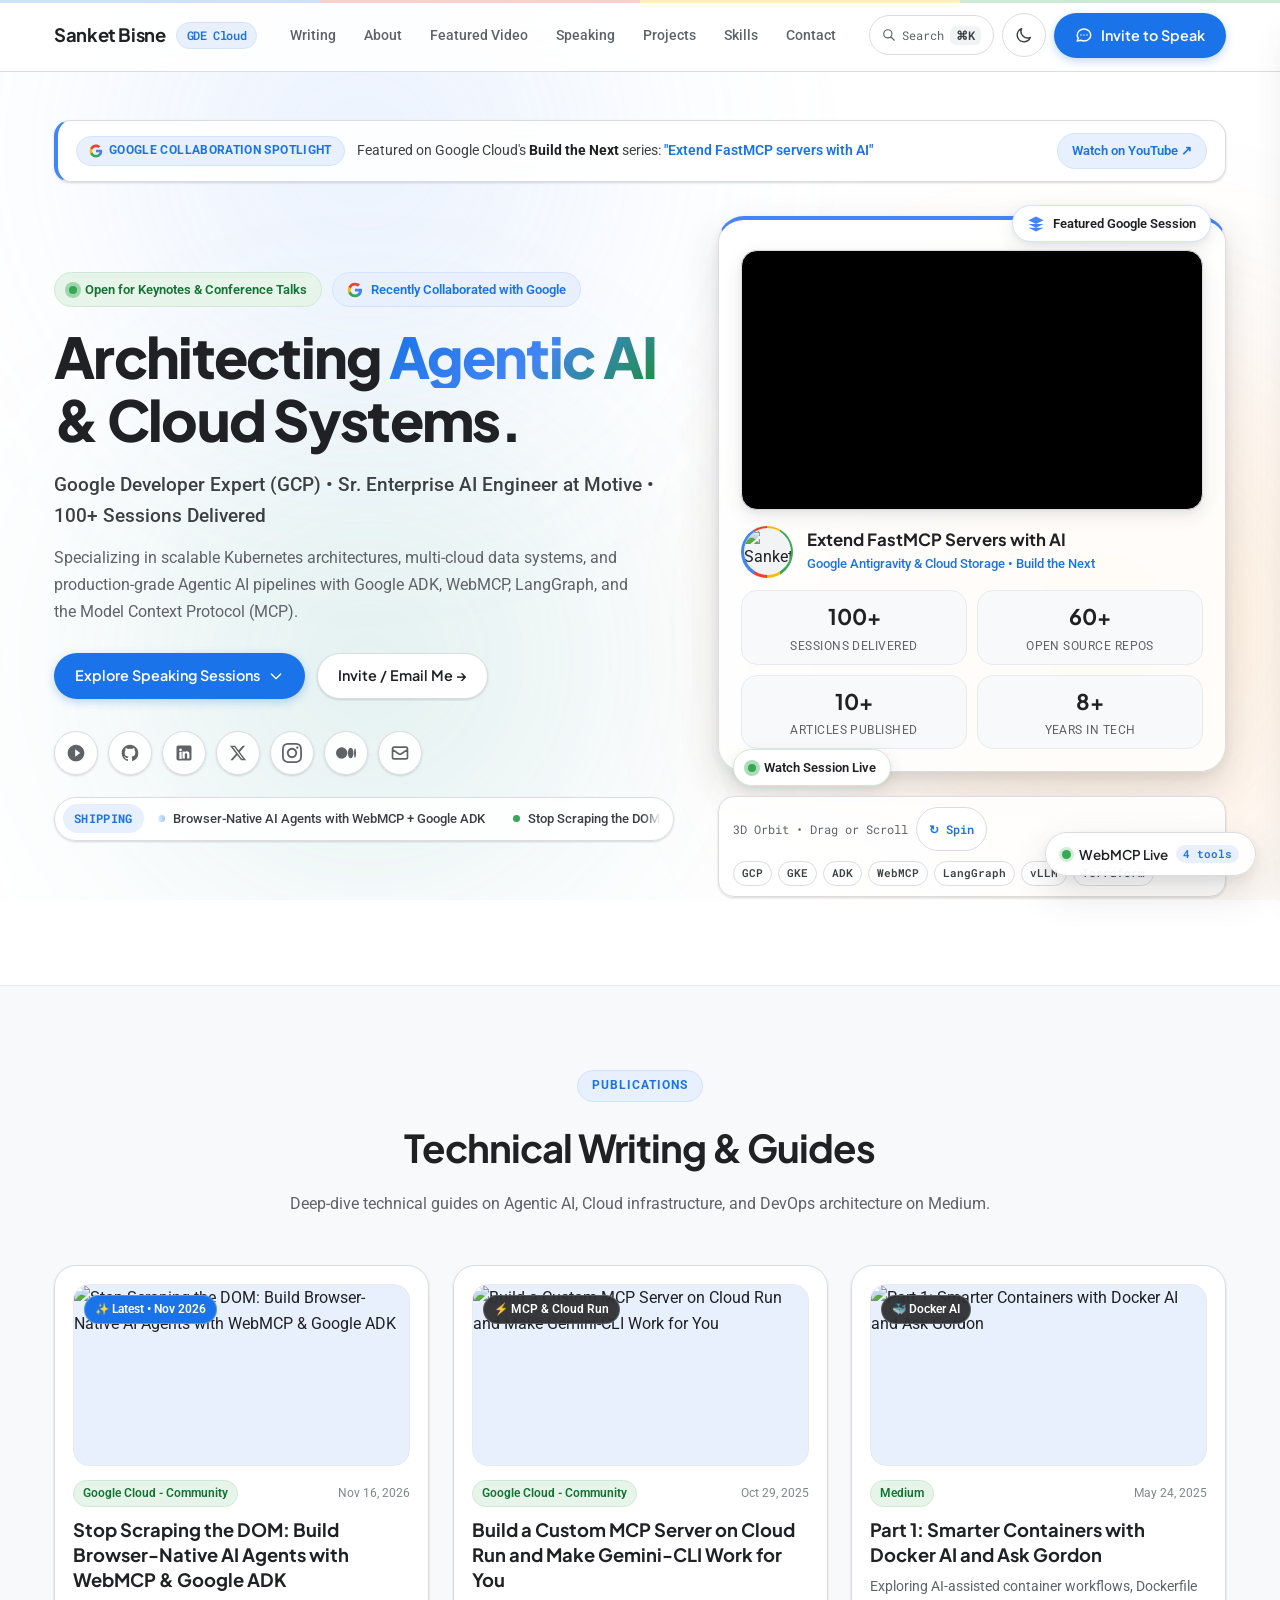
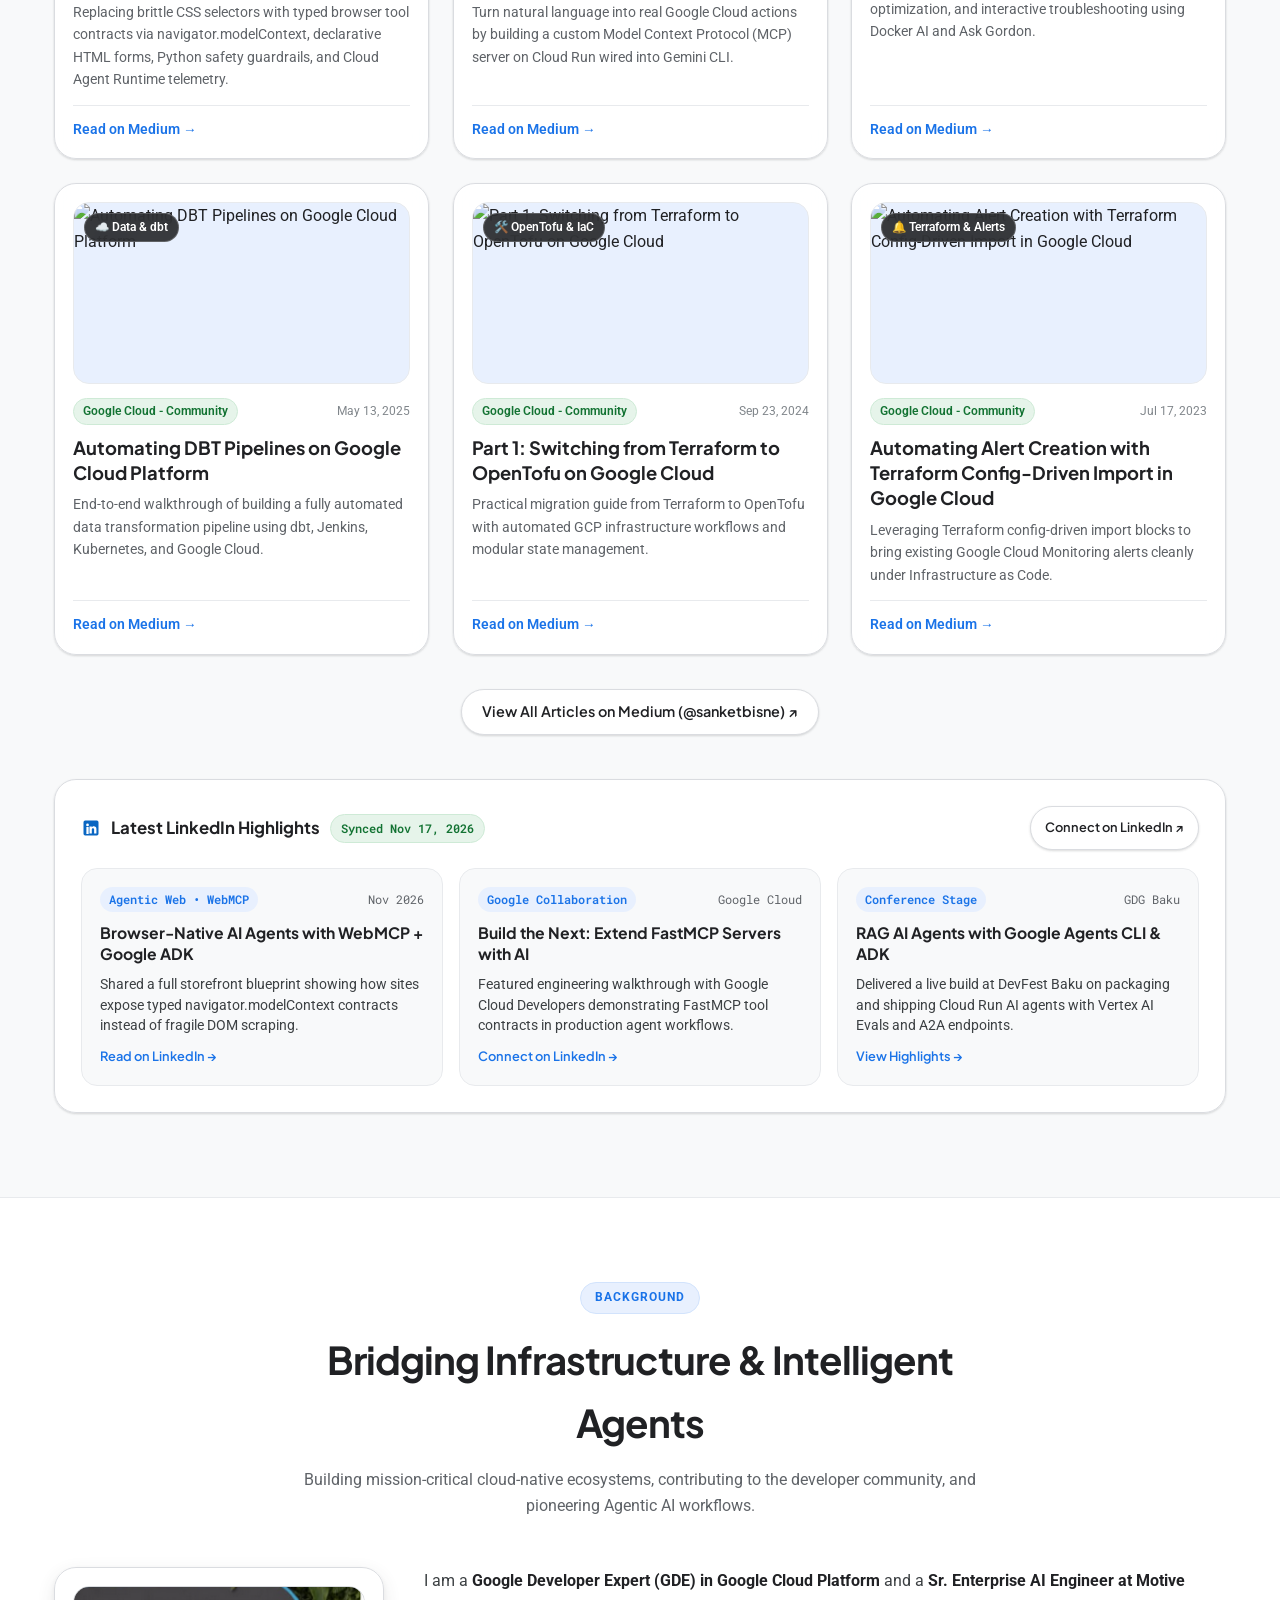
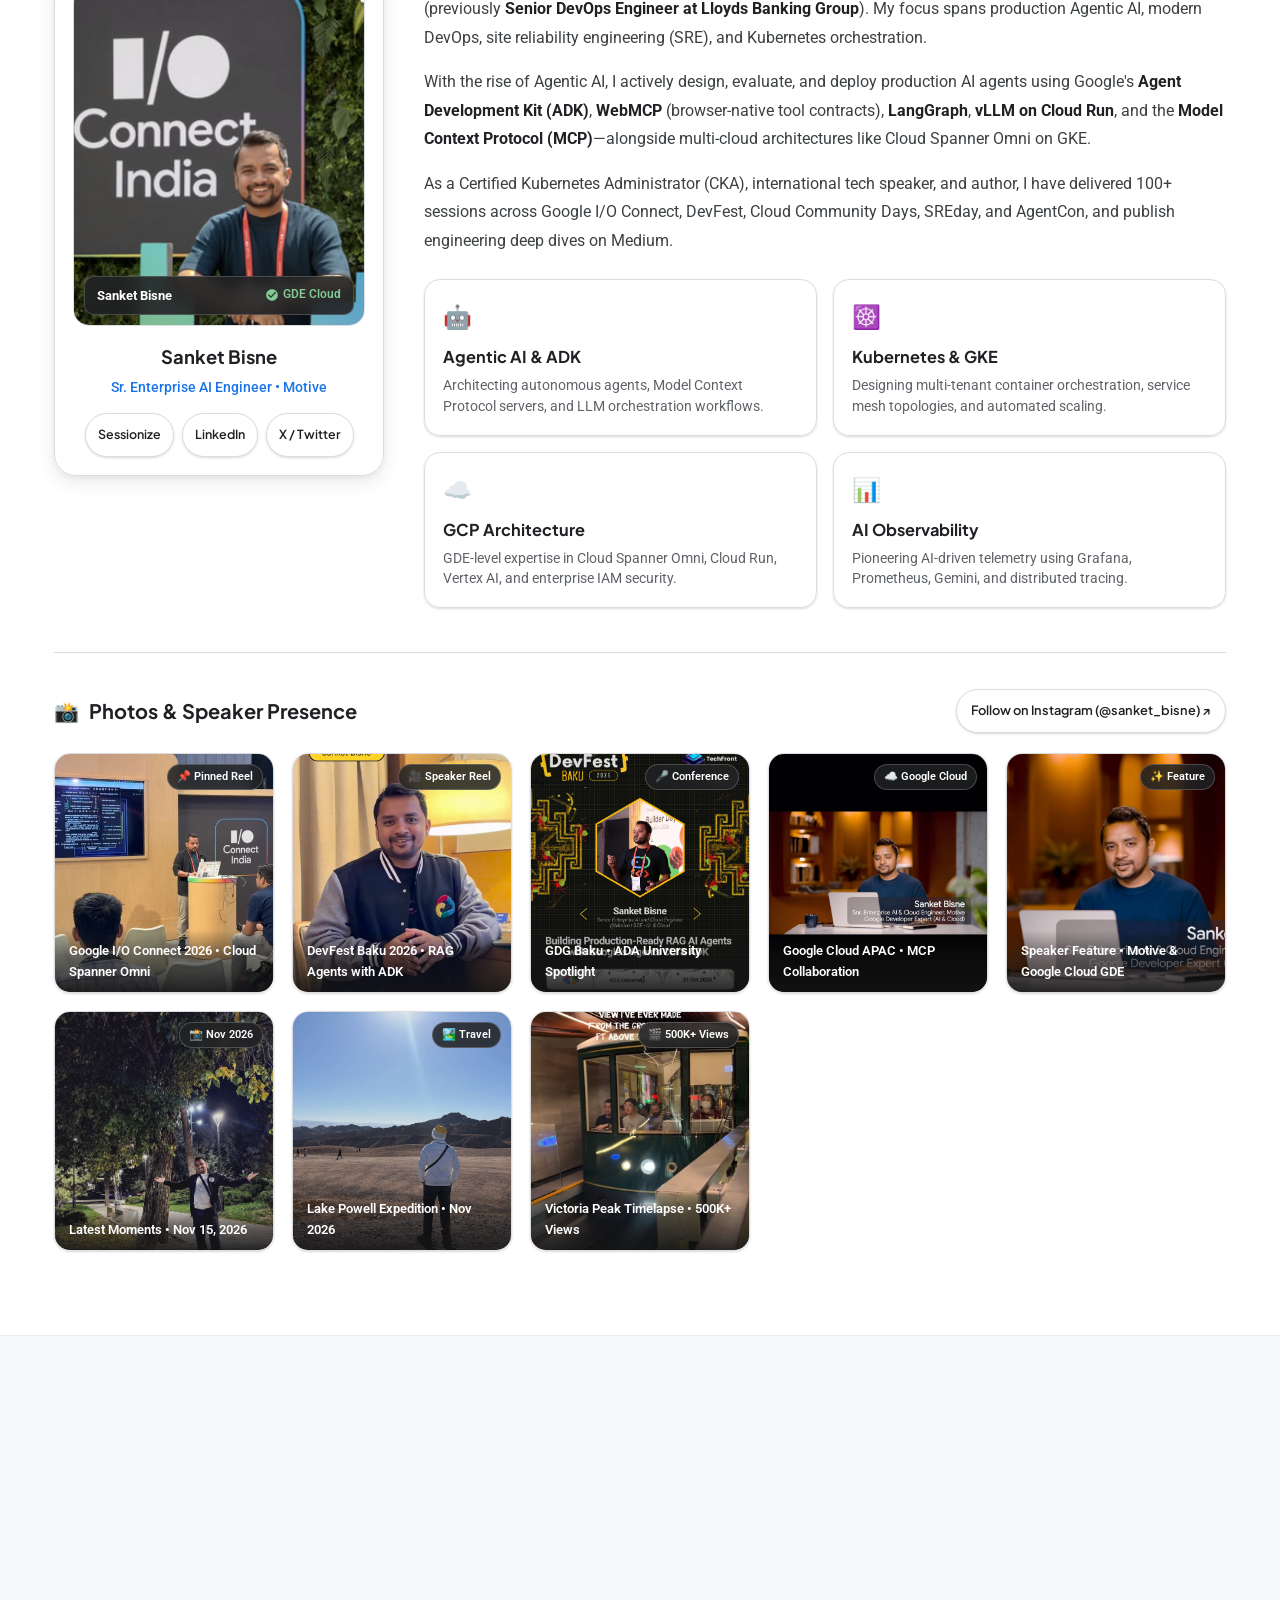
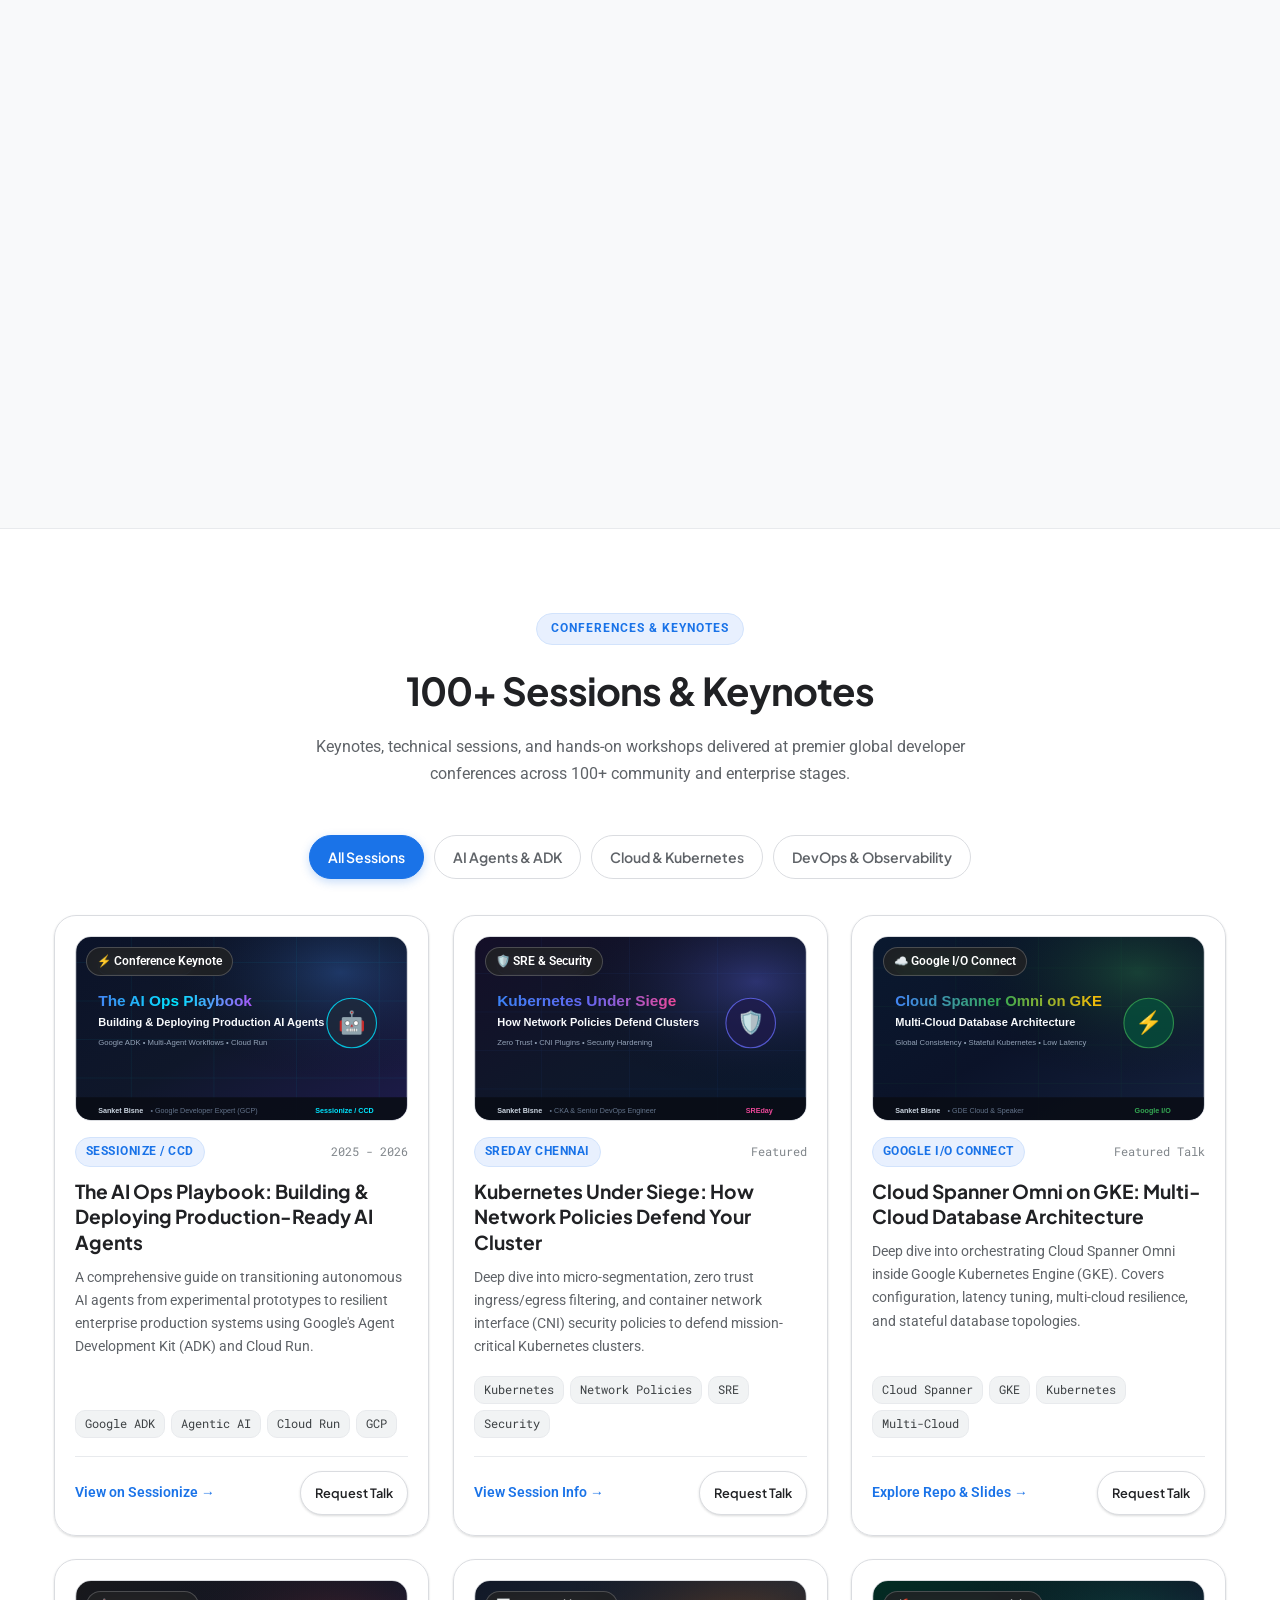
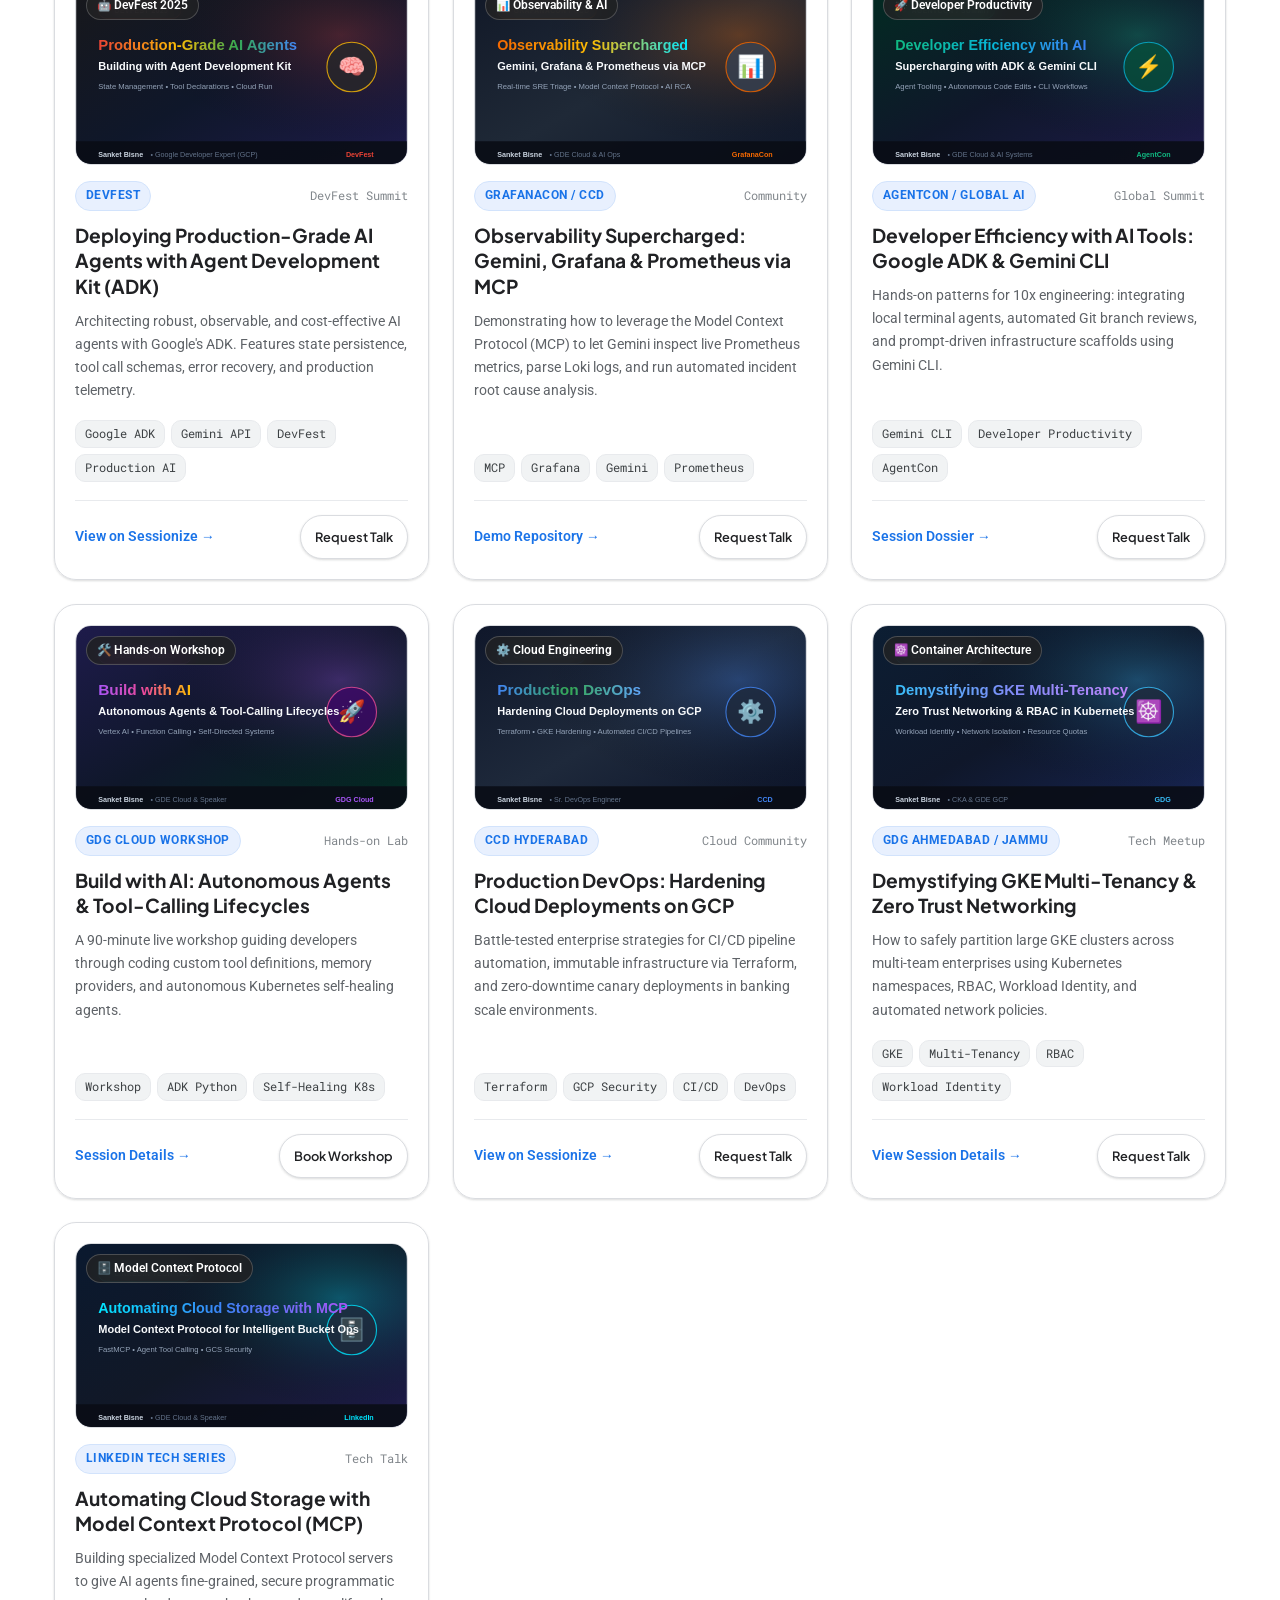
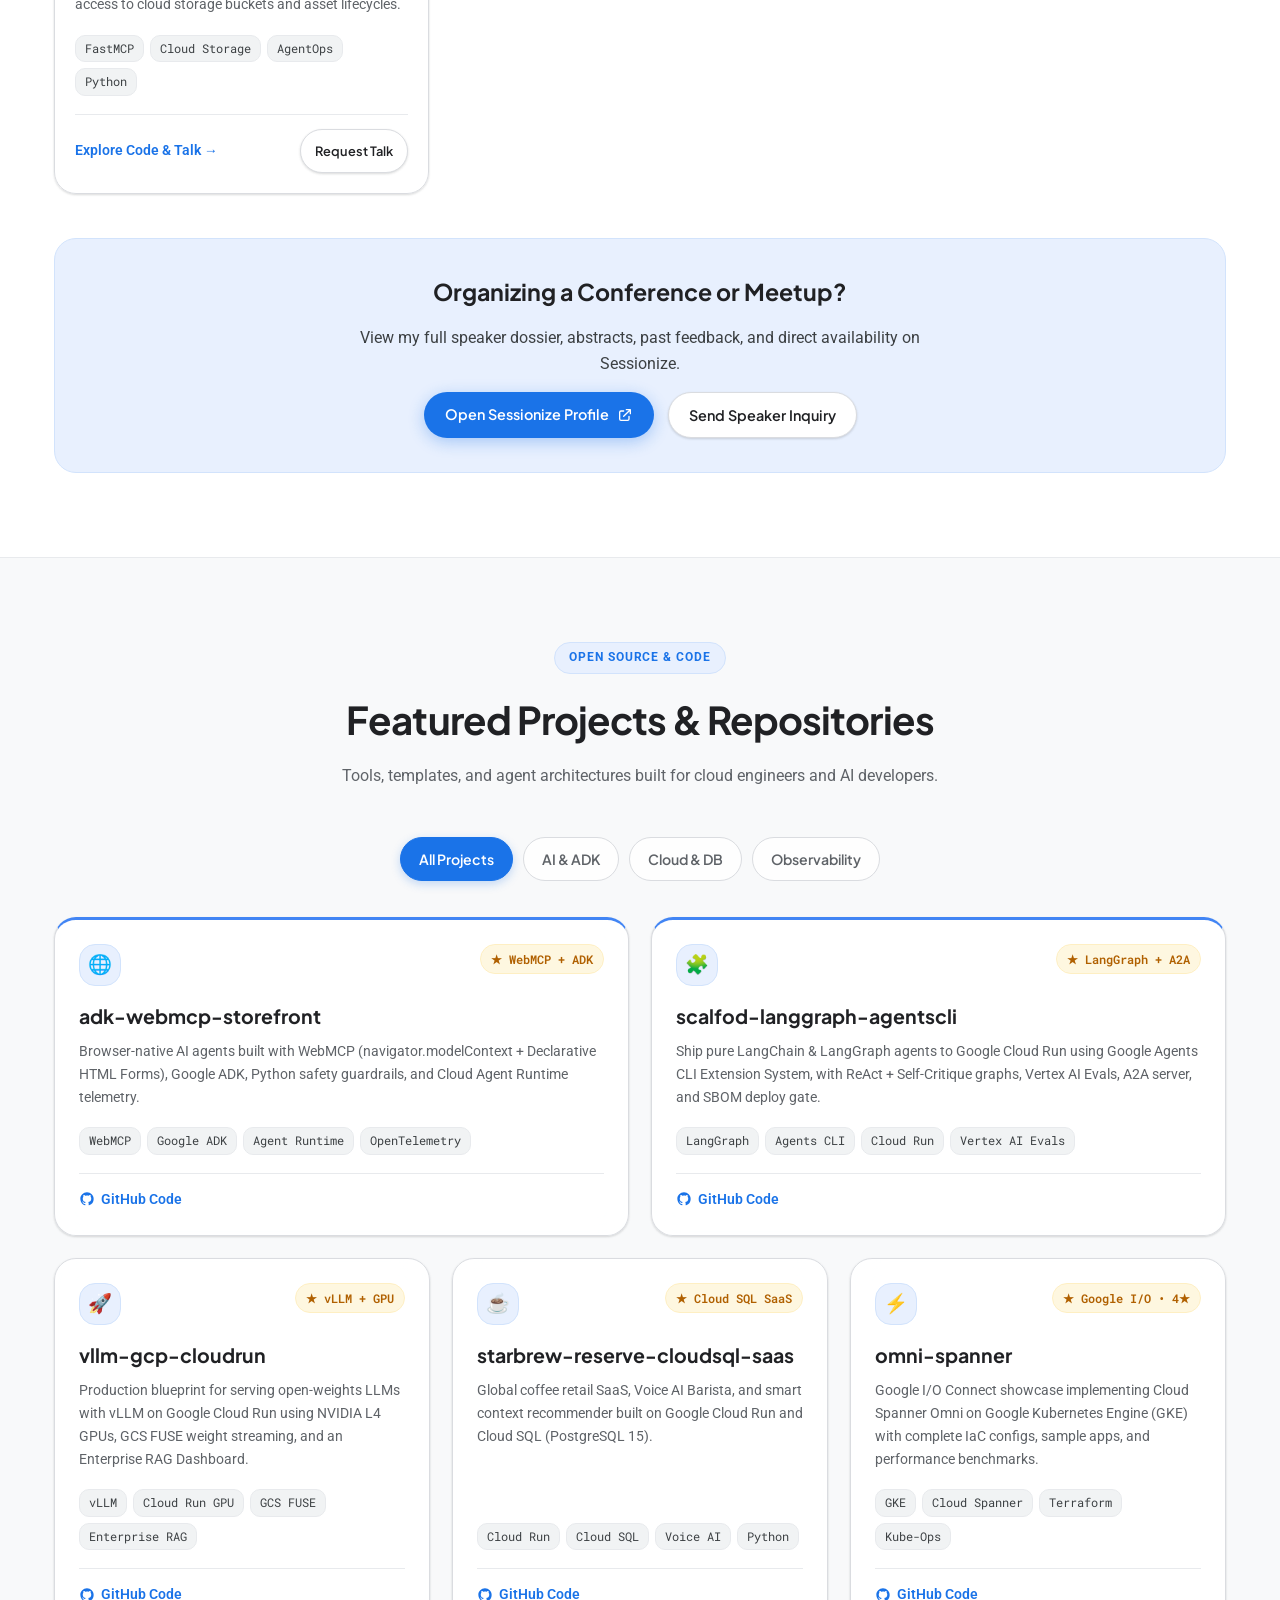
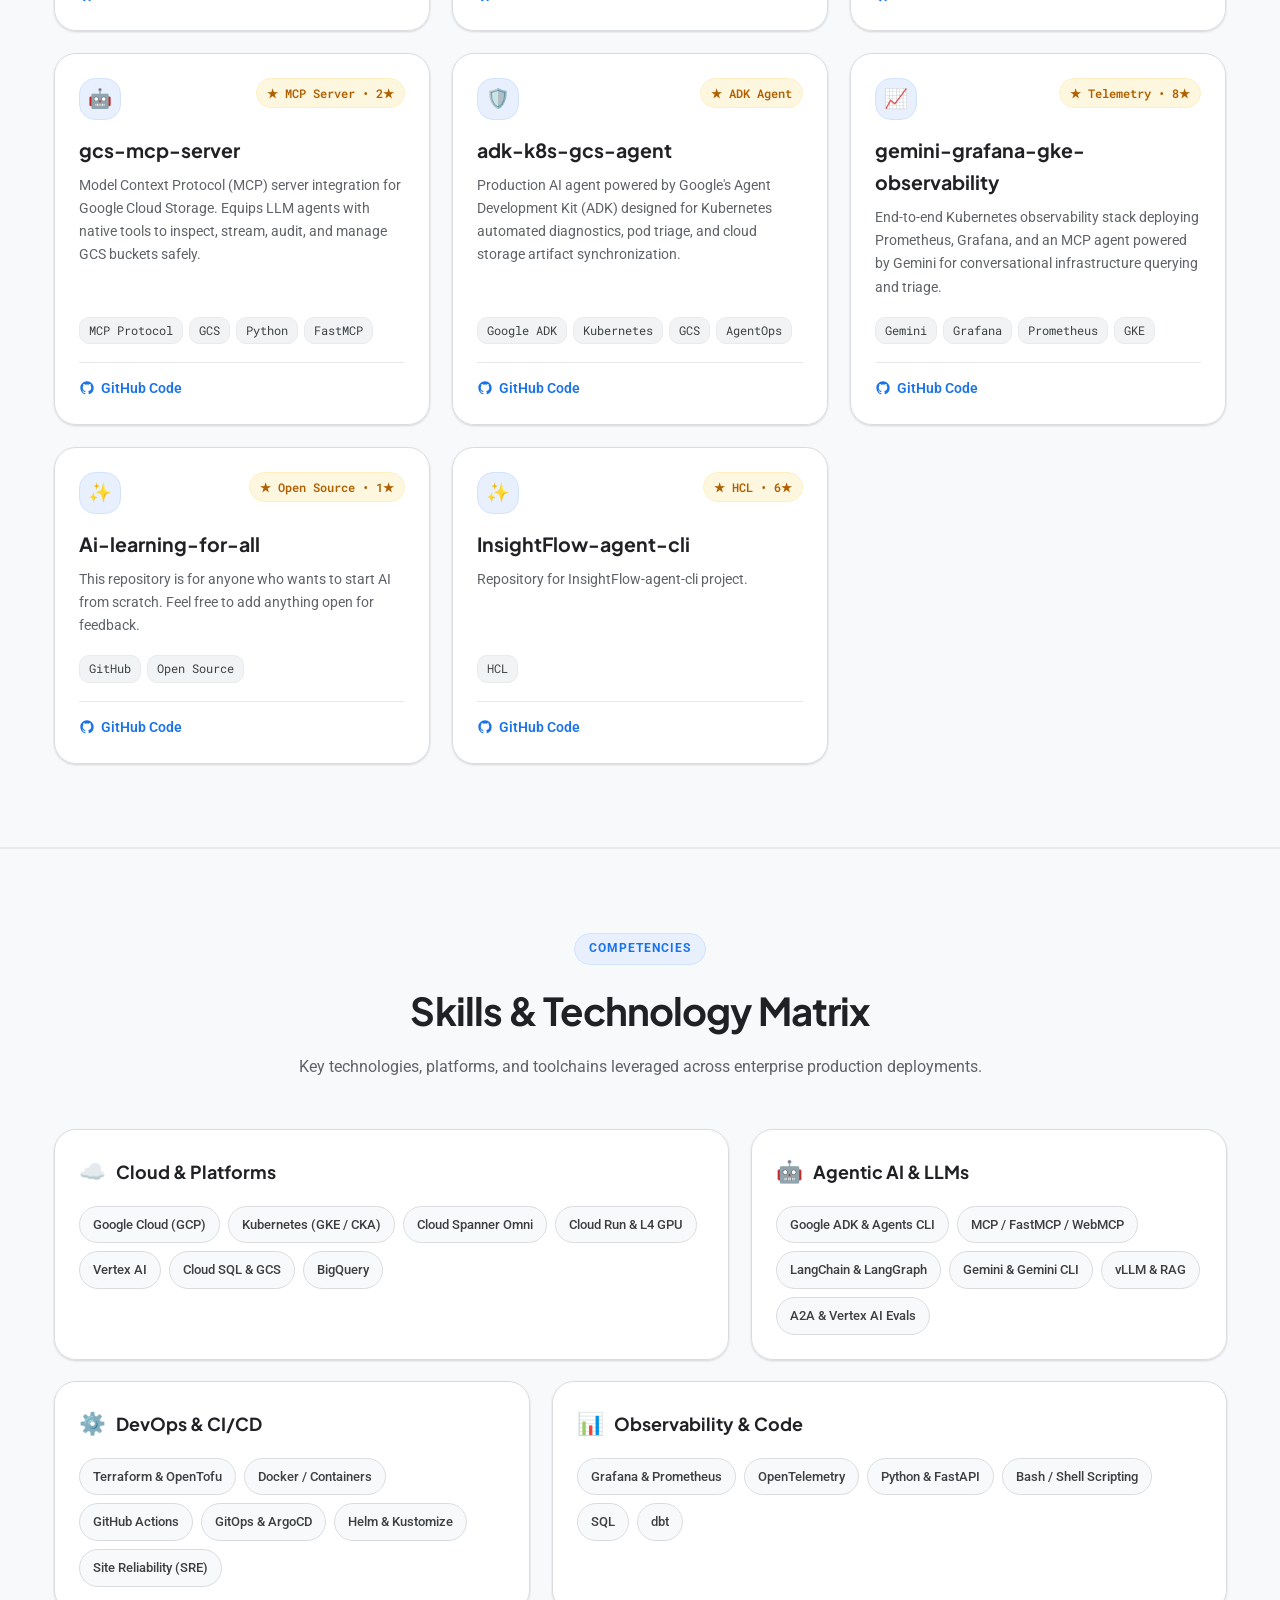
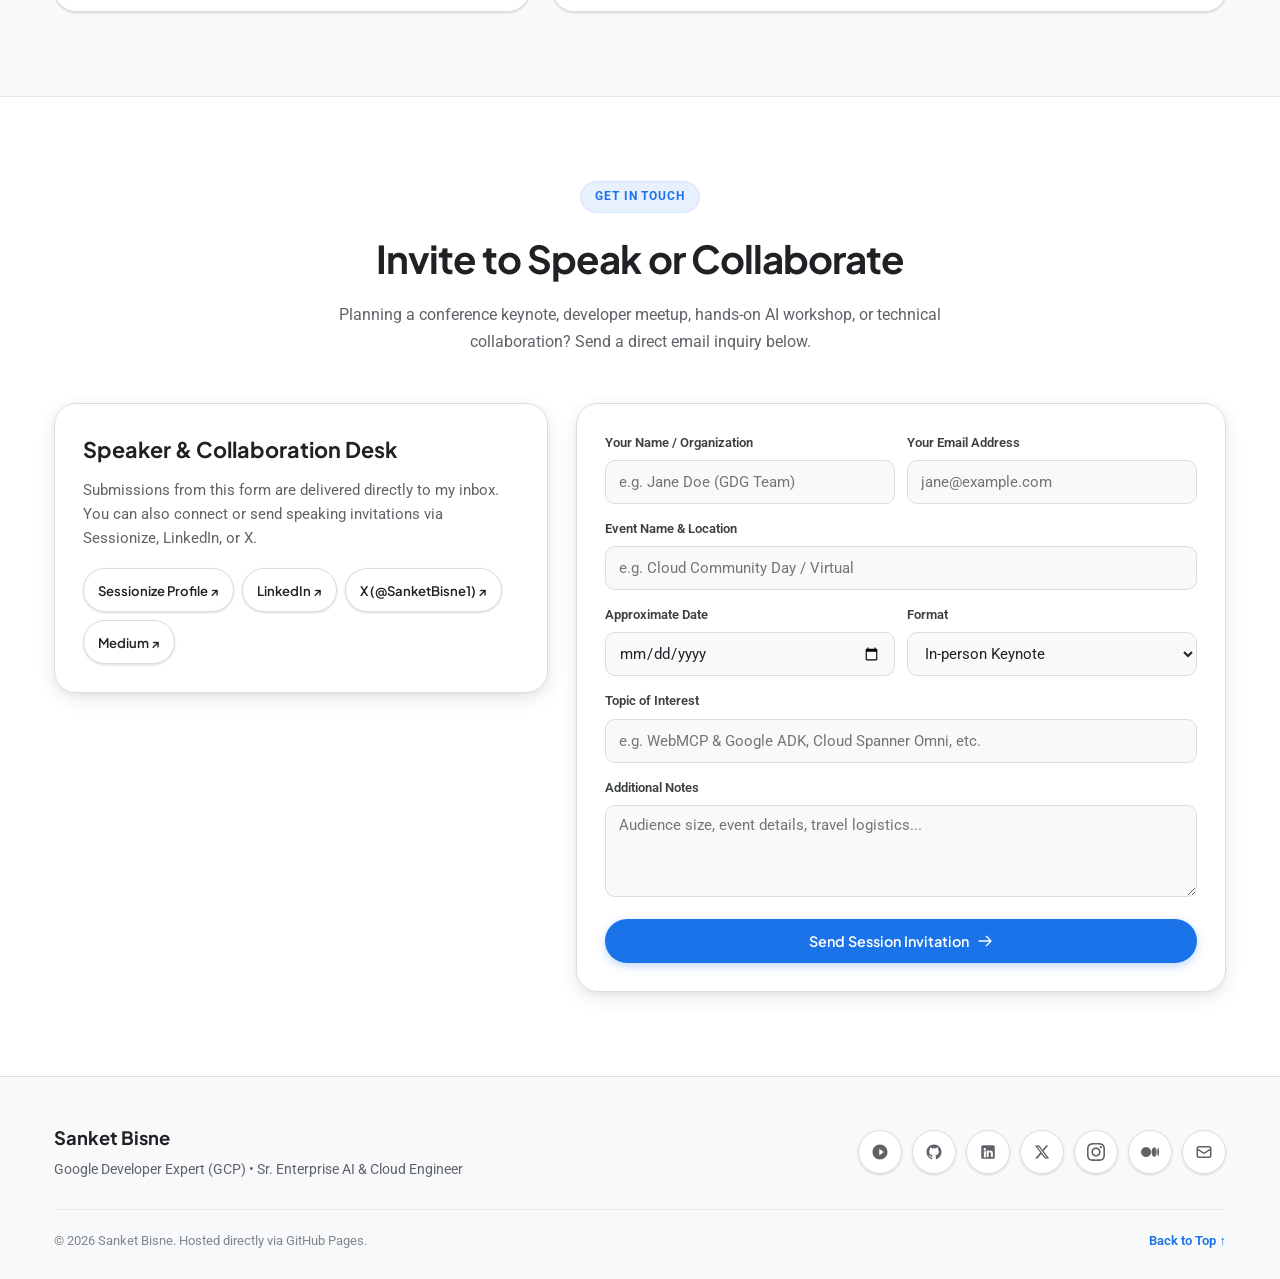
==== commit 294659f2: "fix: fix Three.js UMD CDN (0.149.0), hero-visual vertical stack, and orbit HUD" ====
--- a/index.html
+++ b/index.html
@@ -38,7 +38,7 @@
   </script>
 
   <!-- Stylesheet -->
-  <link rel="stylesheet" href="css/style.css">
+  <link rel="stylesheet" href="css/style.css?v=20261117b">
   
   <!-- Structured Data (JSON-LD) for SEO -->
   <script type="application/ld+json">
@@ -270,6 +270,7 @@
           <div class="hero-orbit-hud" aria-label="Interactive 3D Tech-Stack Orbit status">
             <div class="orbit-hud-left">
               <span>3D Orbit • Drag or Scroll</span>
+              <button type="button" class="orbit-spin-btn" id="hero-spin-btn" title="Boost 3D orbit speed">↻ Spin</button>
             </div>
             <div class="orbit-hud-stack">
               <span class="orbit-chip">GCP</span>
@@ -1590,9 +1591,9 @@
   </aside>
 
   <!-- Three.js WebGL + GSAP ScrollTrigger (CDN, Zero-Build) & Main JavaScript -->
-  <script src="https://cdn.jsdelivr.net/npm/three@0.170.0/build/three.min.js" defer></script>
+  <script src="https://cdn.jsdelivr.net/npm/three@0.149.0/build/three.min.js" defer></script>
   <script src="https://cdn.jsdelivr.net/npm/gsap@3.12.5/dist/gsap.min.js" defer></script>
   <script src="https://cdn.jsdelivr.net/npm/gsap@3.12.5/dist/ScrollTrigger.min.js" defer></script>
-  <script src="js/main.js" defer></script>
+  <script src="js/main.js?v=20261117b" defer></script>
 </body>
 </html>
--- a/css/style.css
+++ b/css/style.css
@@ -796,13 +796,15 @@
 .hero-visual {
   position: relative;
   display: flex;
-  justify-content: center;
+  flex-direction: column;
+  align-items: center;
+  gap: 24px;
 }
 
 .visual-card {
-  background: var(--bg-card);
-  backdrop-filter: blur(18px);
-  -webkit-backdrop-filter: blur(18px);
+  background: rgba(255, 255, 255, 0.78);
+  backdrop-filter: blur(14px);
+  -webkit-backdrop-filter: blur(14px);
   border: 1px solid var(--border-subtle);
   border-radius: var(--radius-xl);
   padding: 22px;
@@ -812,6 +814,10 @@
   max-width: 520px;
   overflow: visible;
   z-index: 2;
+}
+
+[data-theme="dark"] .visual-card {
+  background: rgba(30, 31, 32, 0.76);
 }
 
 .hero-feature-card {
@@ -2359,17 +2365,24 @@
 .ticker-dot.yellow { background: #FBBC04; }
 
 .hero-orbit-hud {
+  width: 100%;
+  max-width: 520px;
   display: flex;
   align-items: center;
   justify-content: space-between;
   gap: 10px;
   flex-wrap: wrap;
-  margin-top: 14px;
+  margin-top: 0;
   padding: 10px 14px;
-  border-radius: 14px;
-  background: var(--bg-secondary);
-  border: 1px solid var(--border-light);
+  border-radius: 16px;
+  background: var(--bg-glass);
+  backdrop-filter: blur(14px);
+  -webkit-backdrop-filter: blur(14px);
+  border: 1px solid var(--border-subtle);
+  box-shadow: var(--shadow-sm);
   font-size: 0.78rem;
+  position: relative;
+  z-index: 2;
 }
 
 .orbit-hud-left {
@@ -2378,6 +2391,29 @@
   gap: 8px;
   font-family: var(--font-mono);
   color: var(--text-muted);
+}
+
+.orbit-spin-btn {
+  display: inline-flex;
+  align-items: center;
+  gap: 5px;
+  min-height: 44px;
+  padding: 6px 12px;
+  border-radius: var(--radius-full);
+  border: 1px solid var(--border-subtle);
+  background: var(--bg-card-solid);
+  color: var(--g-blue);
+  font-family: var(--font-mono);
+  font-size: 0.72rem;
+  font-weight: 600;
+  cursor: pointer;
+  transition: transform 0.2s ease, border-color 0.2s ease, background-color 0.2s ease;
+}
+
+.orbit-spin-btn:hover {
+  border-color: var(--g-blue-brand);
+  background: var(--g-blue-soft);
+  transform: scale(1.03);
 }
 
 .orbit-hud-stack {
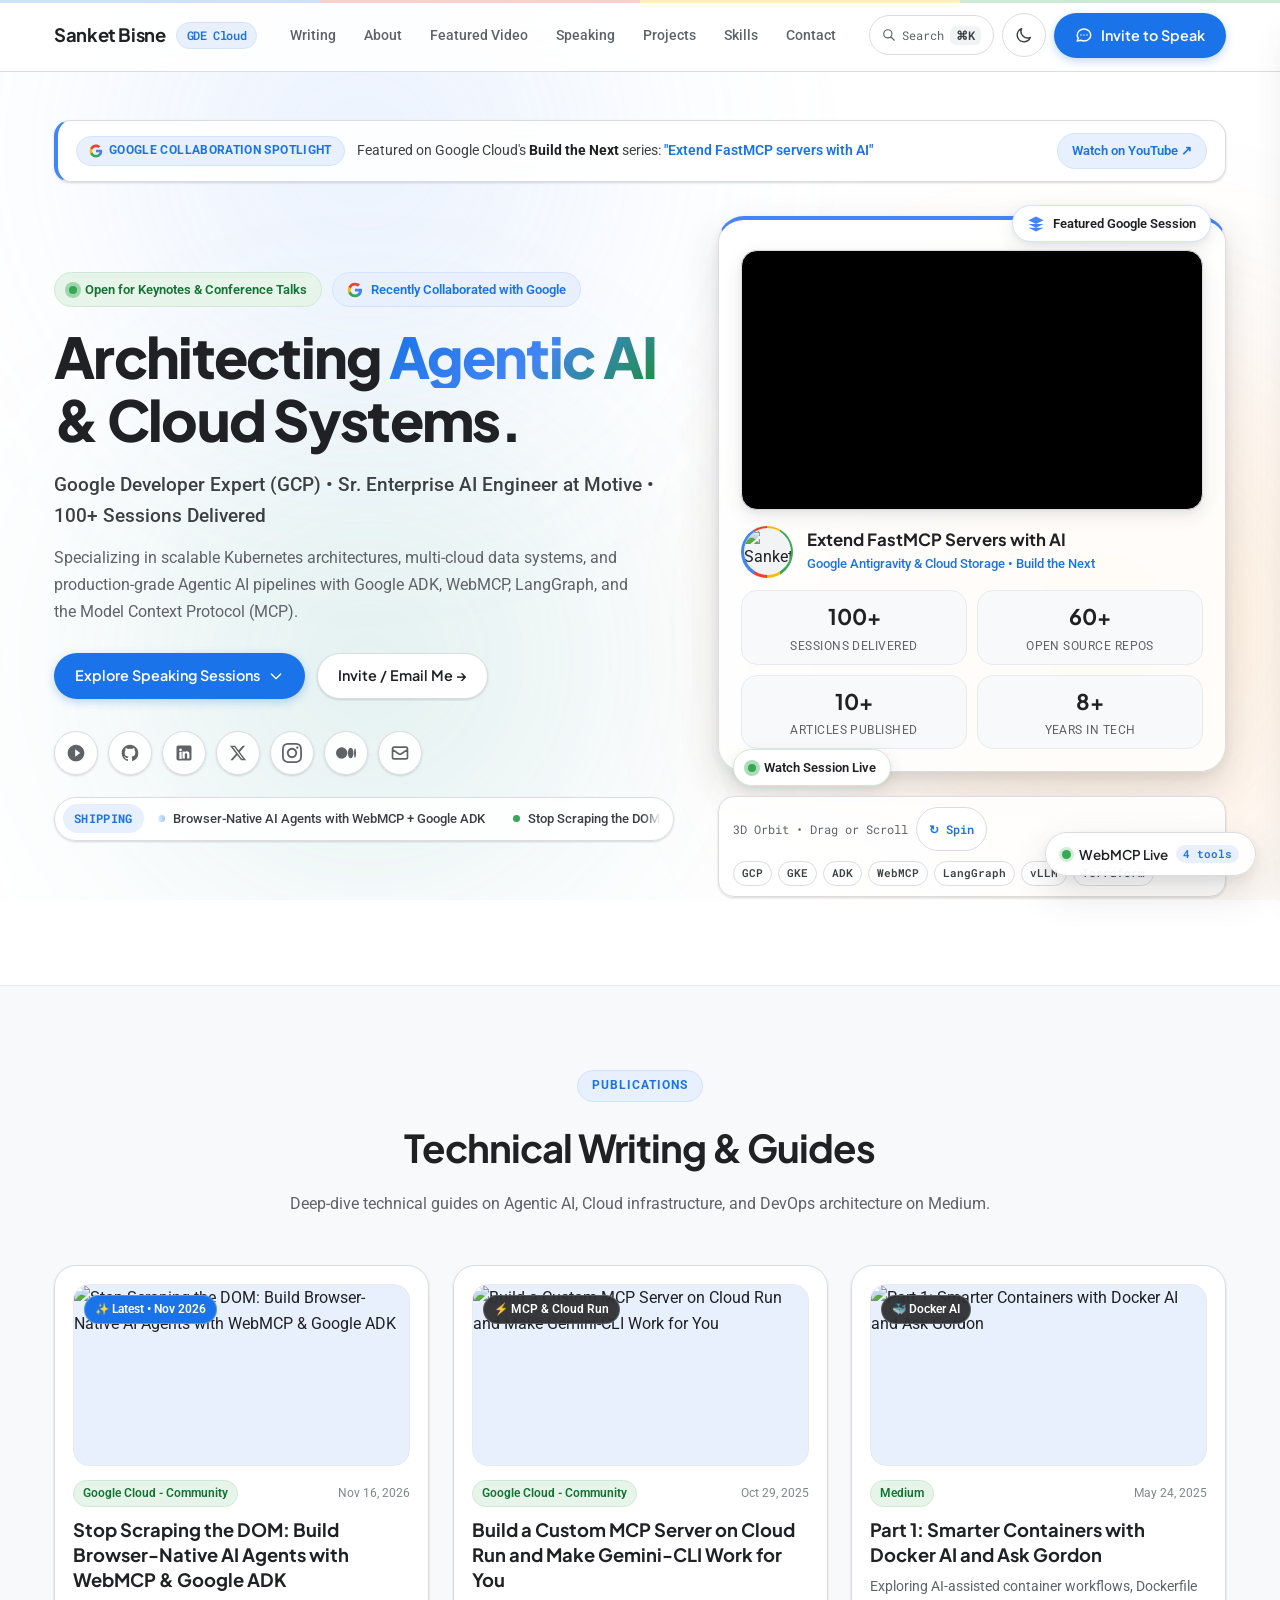
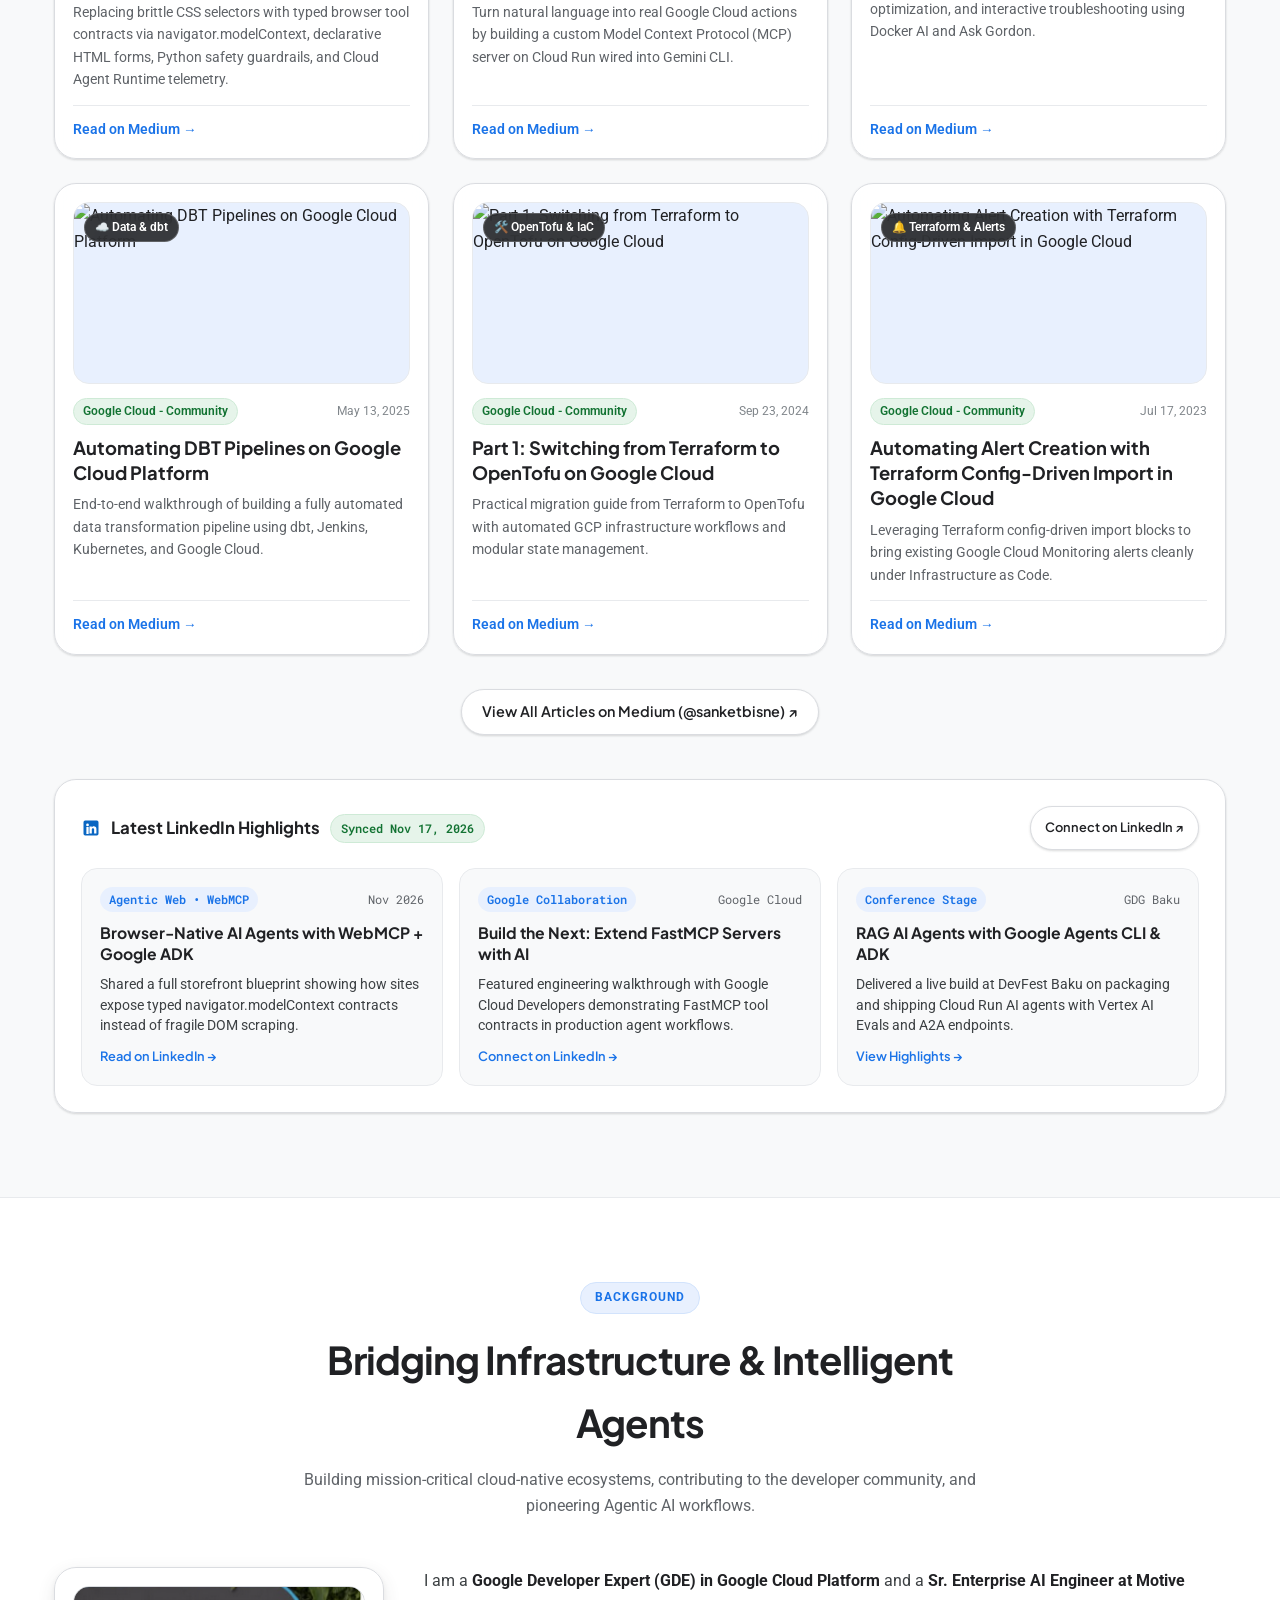
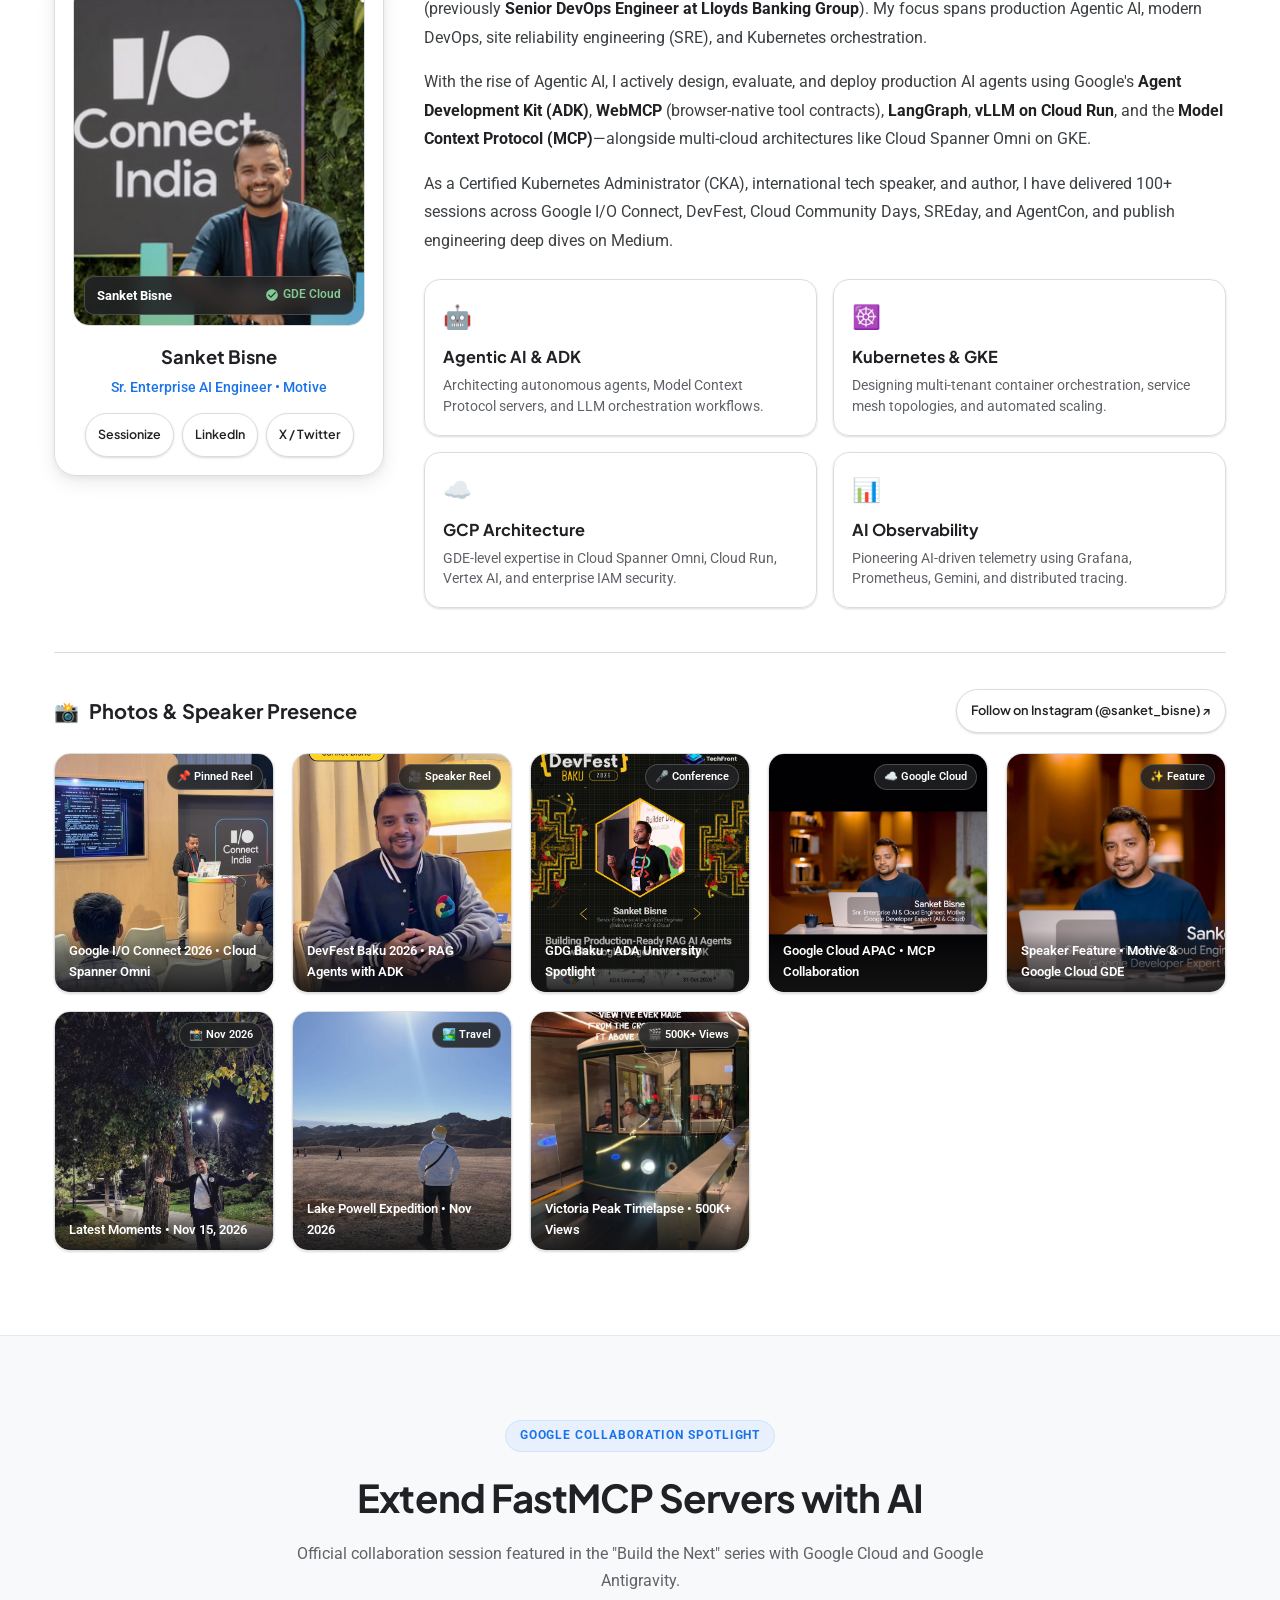
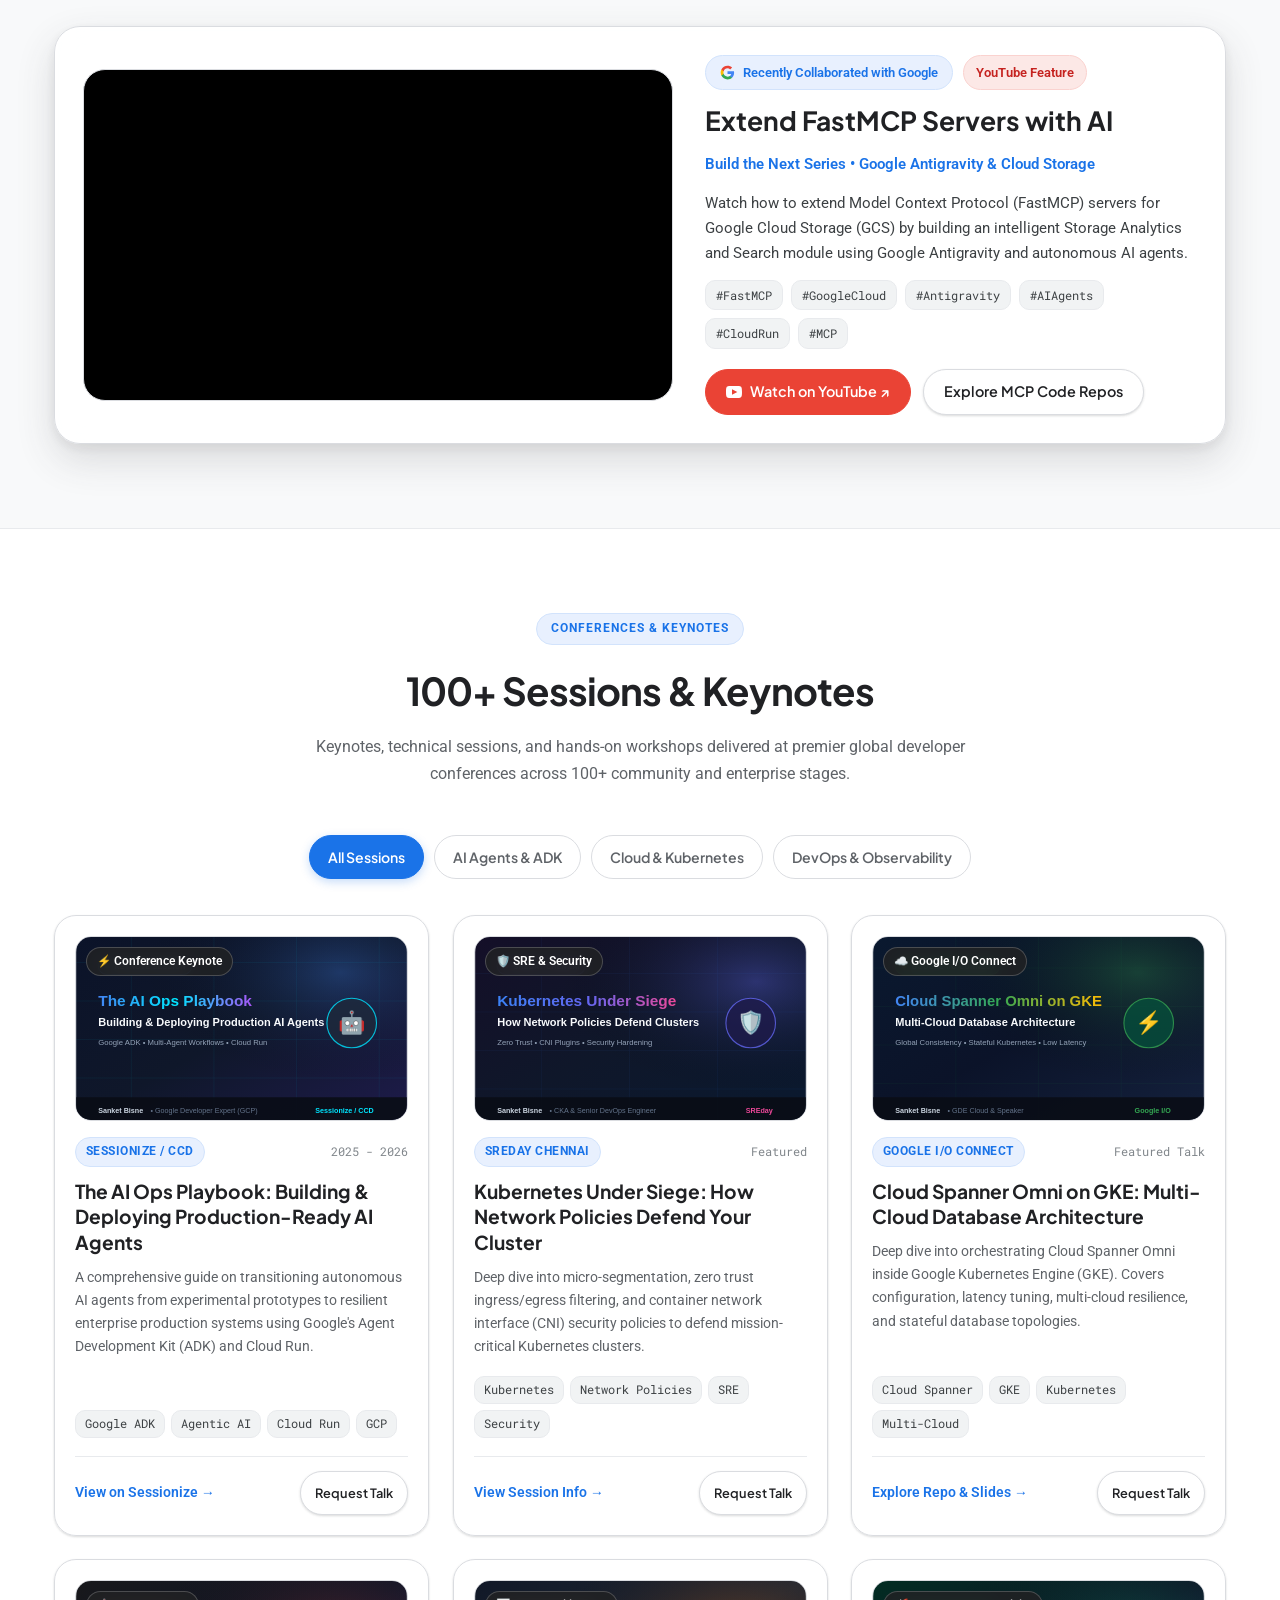
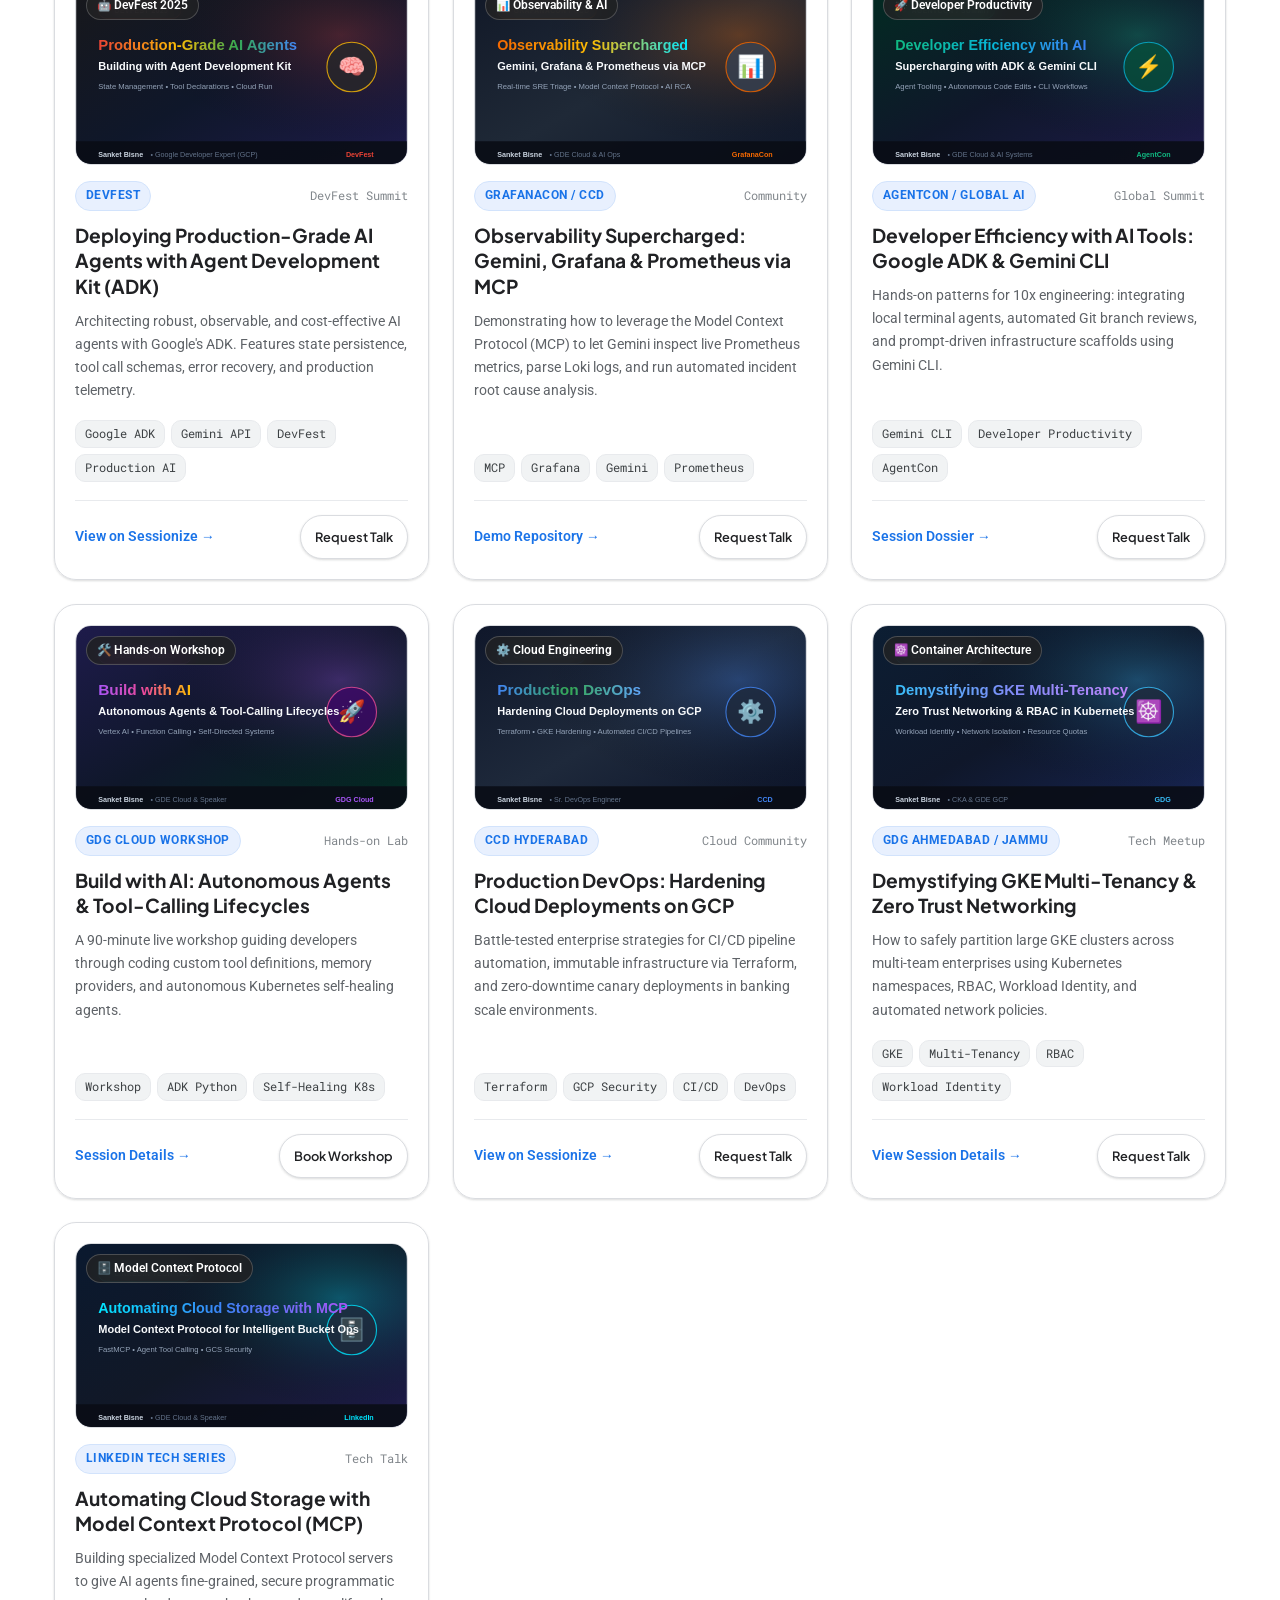
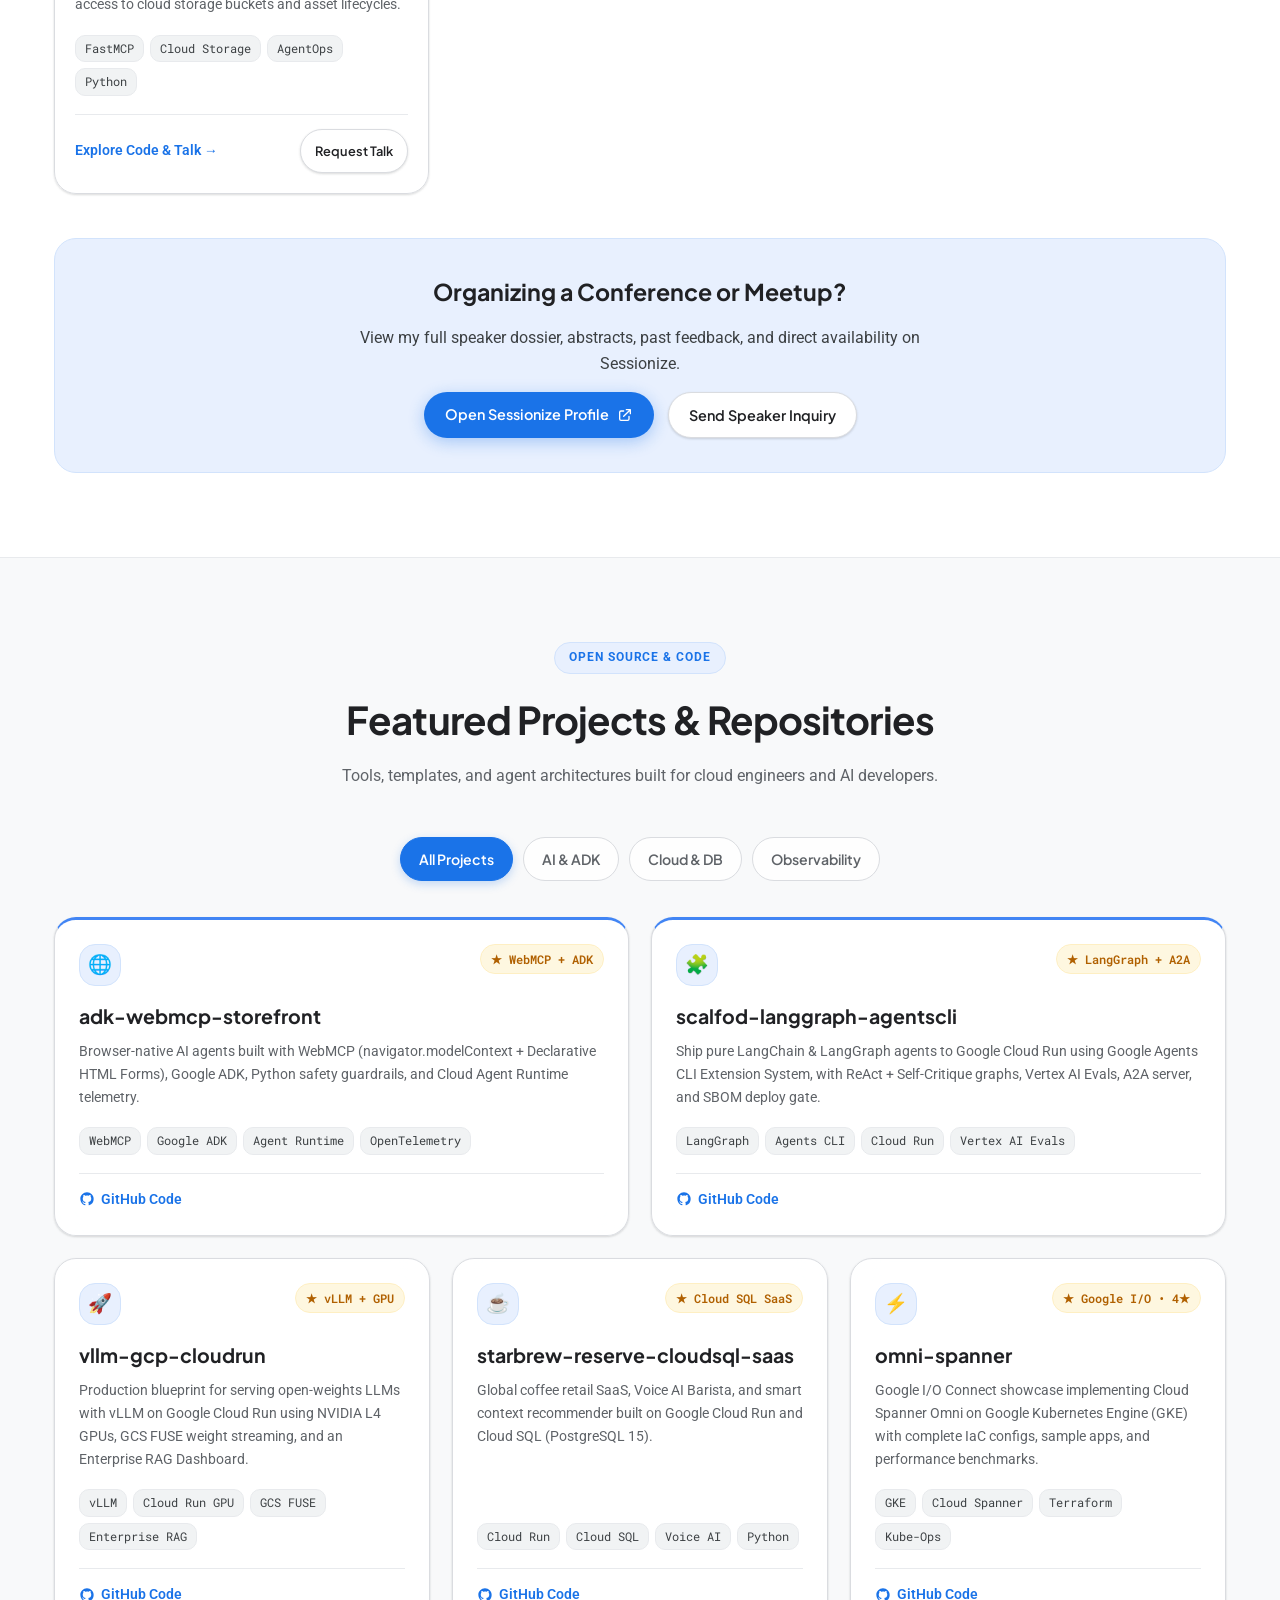
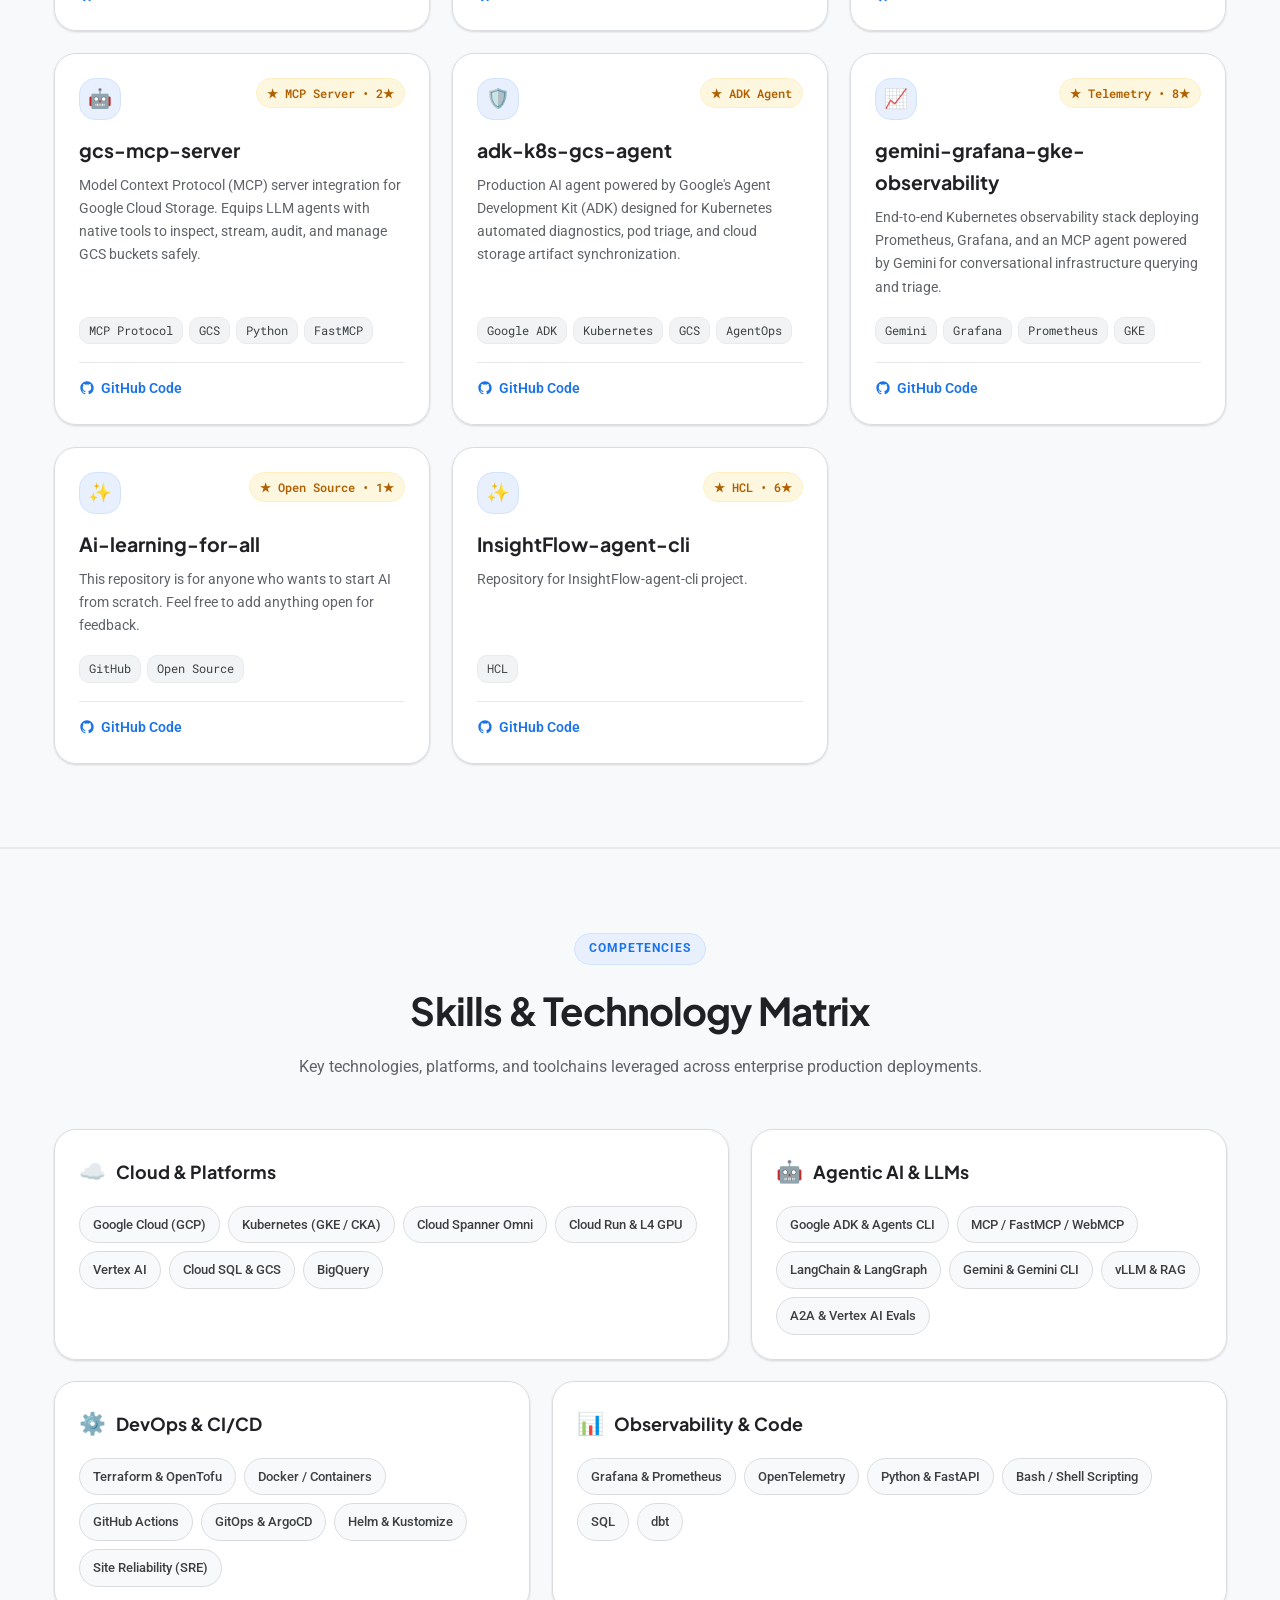
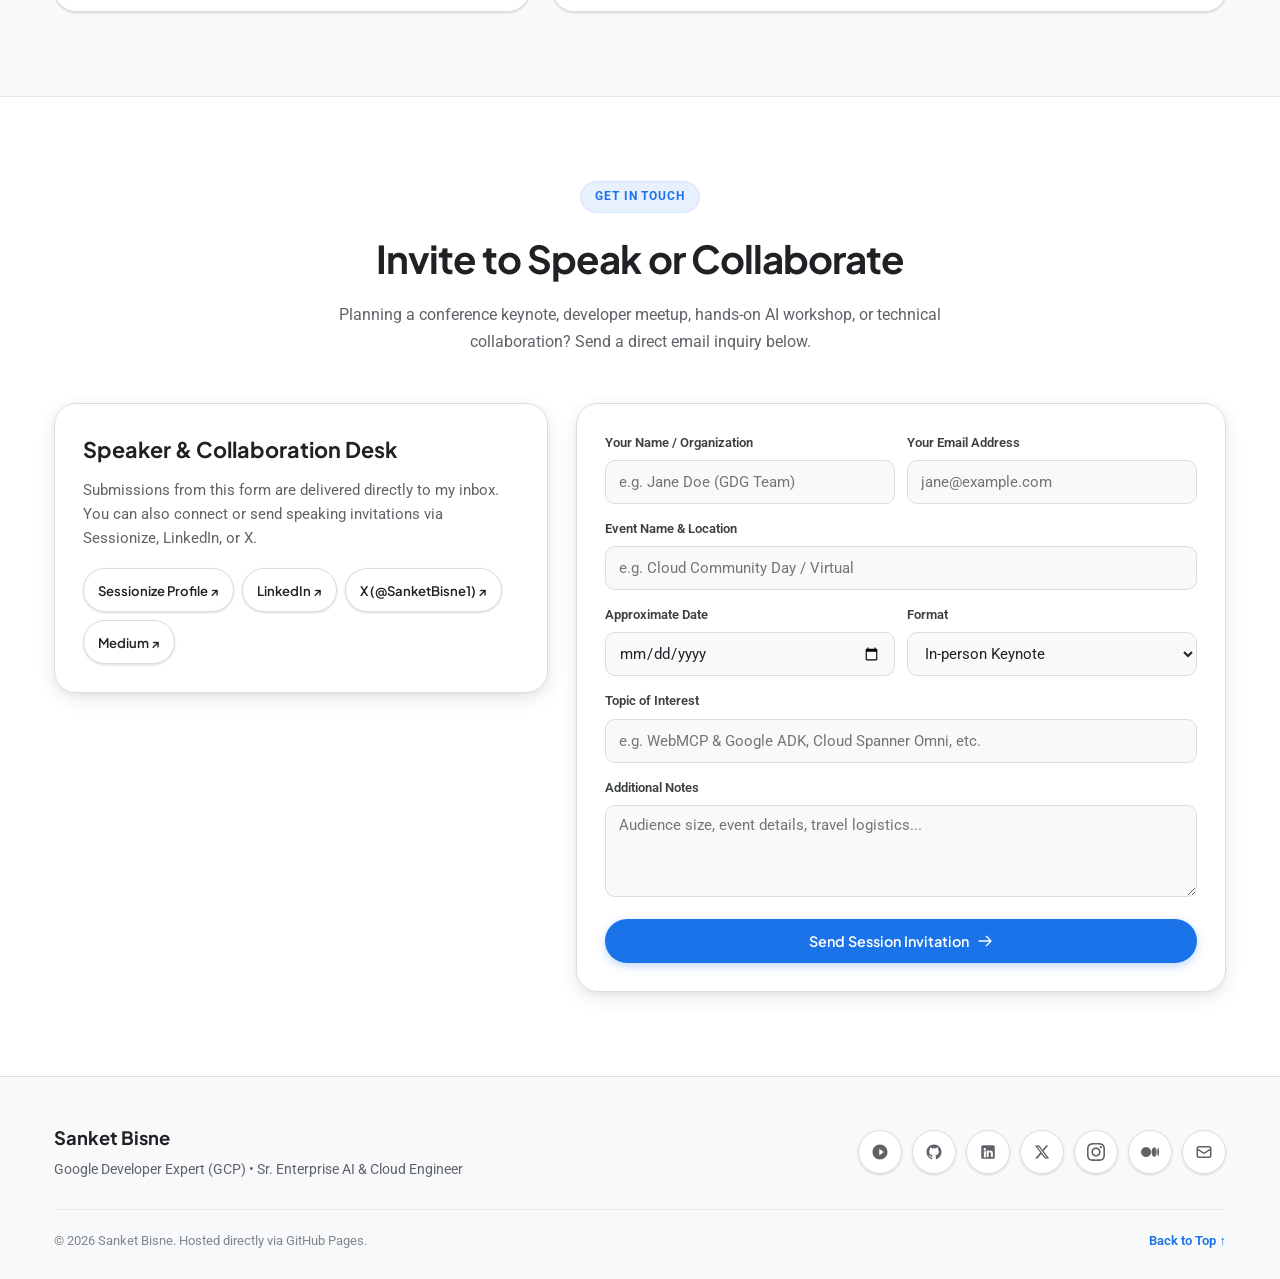
==== commit 9720f178: "fix(webmcp): fix talk search selectors, add declarative form toolname & full polyfill API" ====
--- a/index.html
+++ b/index.html
@@ -1352,7 +1352,7 @@
         </div>
 
         <div class="contact-form-card">
-          <form id="inline-speaker-form">
+          <form id="inline-speaker-form" toolname="invite_speaker" tooldescription="Submit a speaking invitation, conference keynote, or technical workshop inquiry for Sanket Bisne.">
             <input type="text" name="_honey" class="honeypot-field" tabindex="-1" autocomplete="off" aria-hidden="true">
 
             <div class="form-grid-2">
@@ -1594,6 +1594,6 @@
   <script src="https://cdn.jsdelivr.net/npm/three@0.149.0/build/three.min.js" defer></script>
   <script src="https://cdn.jsdelivr.net/npm/gsap@3.12.5/dist/gsap.min.js" defer></script>
   <script src="https://cdn.jsdelivr.net/npm/gsap@3.12.5/dist/ScrollTrigger.min.js" defer></script>
-  <script src="js/main.js?v=20261117b" defer></script>
+  <script src="js/main.js?v=20261117c" defer></script>
 </body>
 </html>
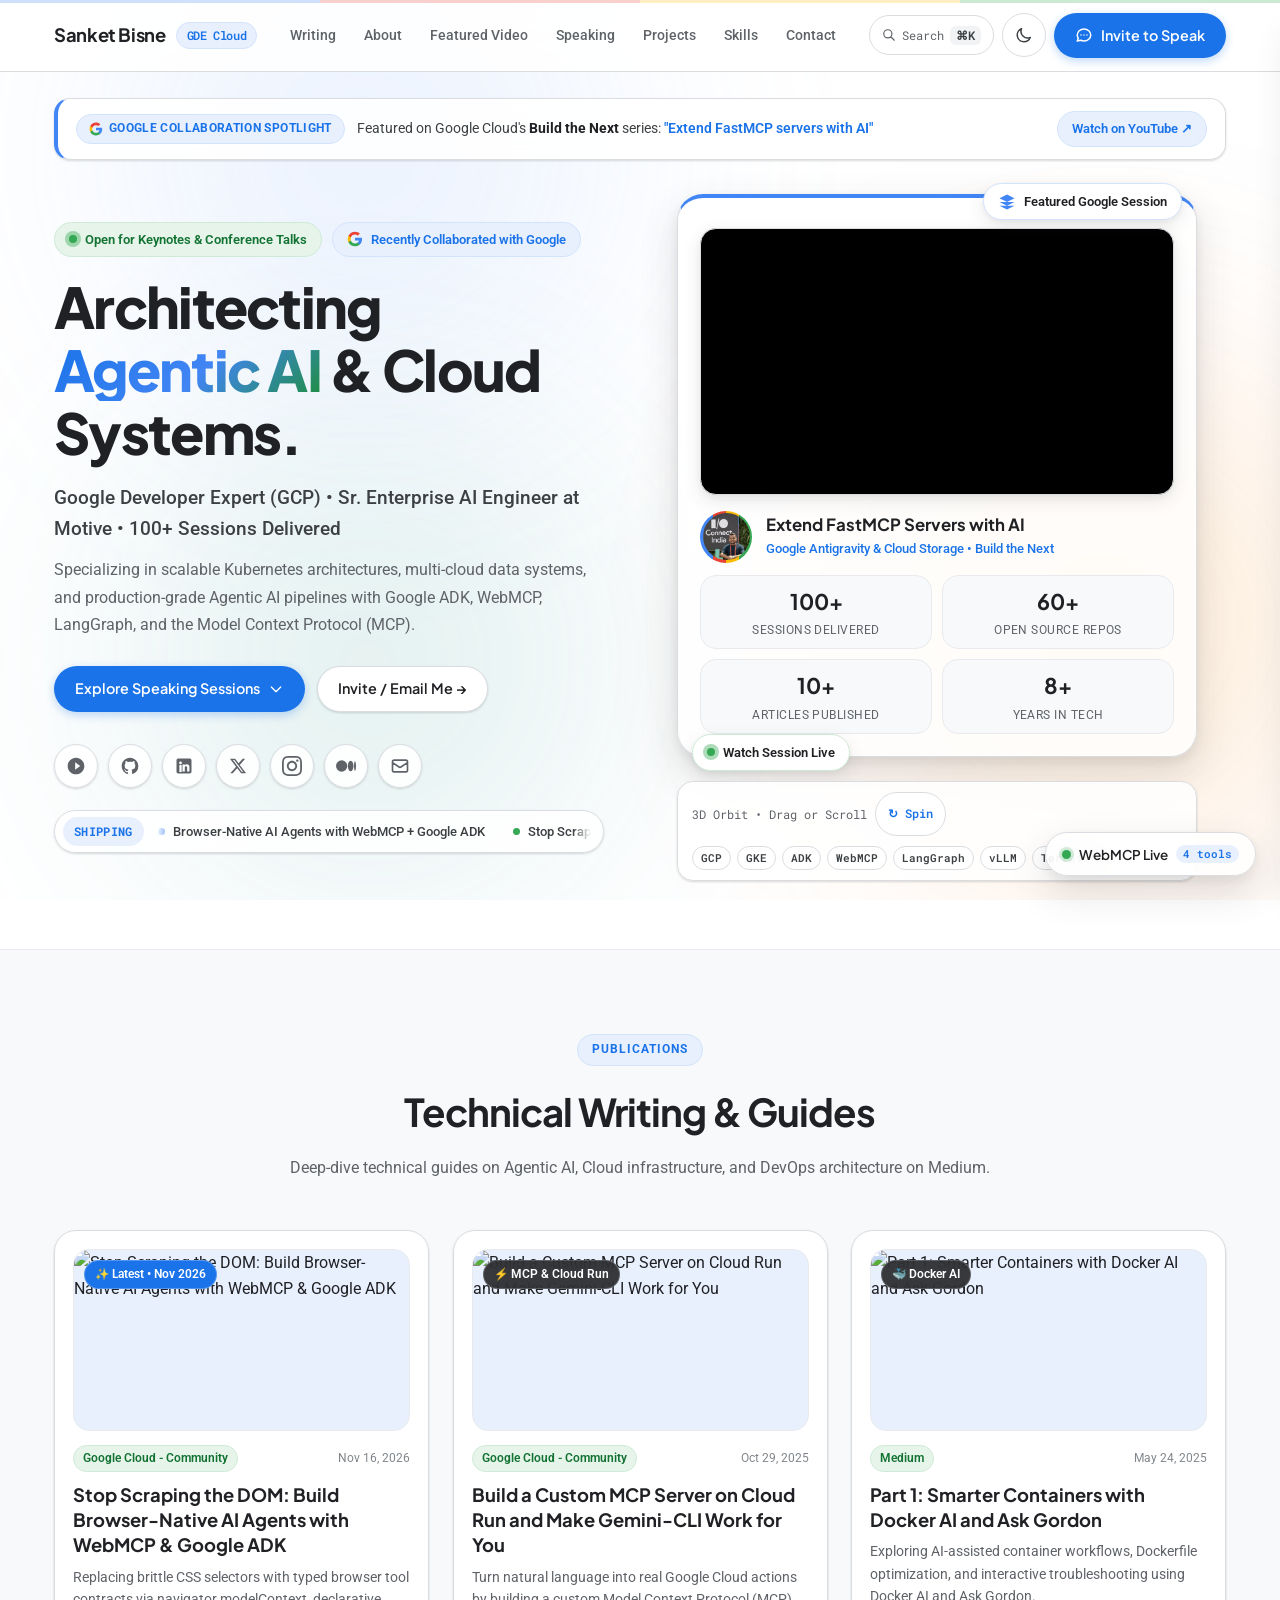
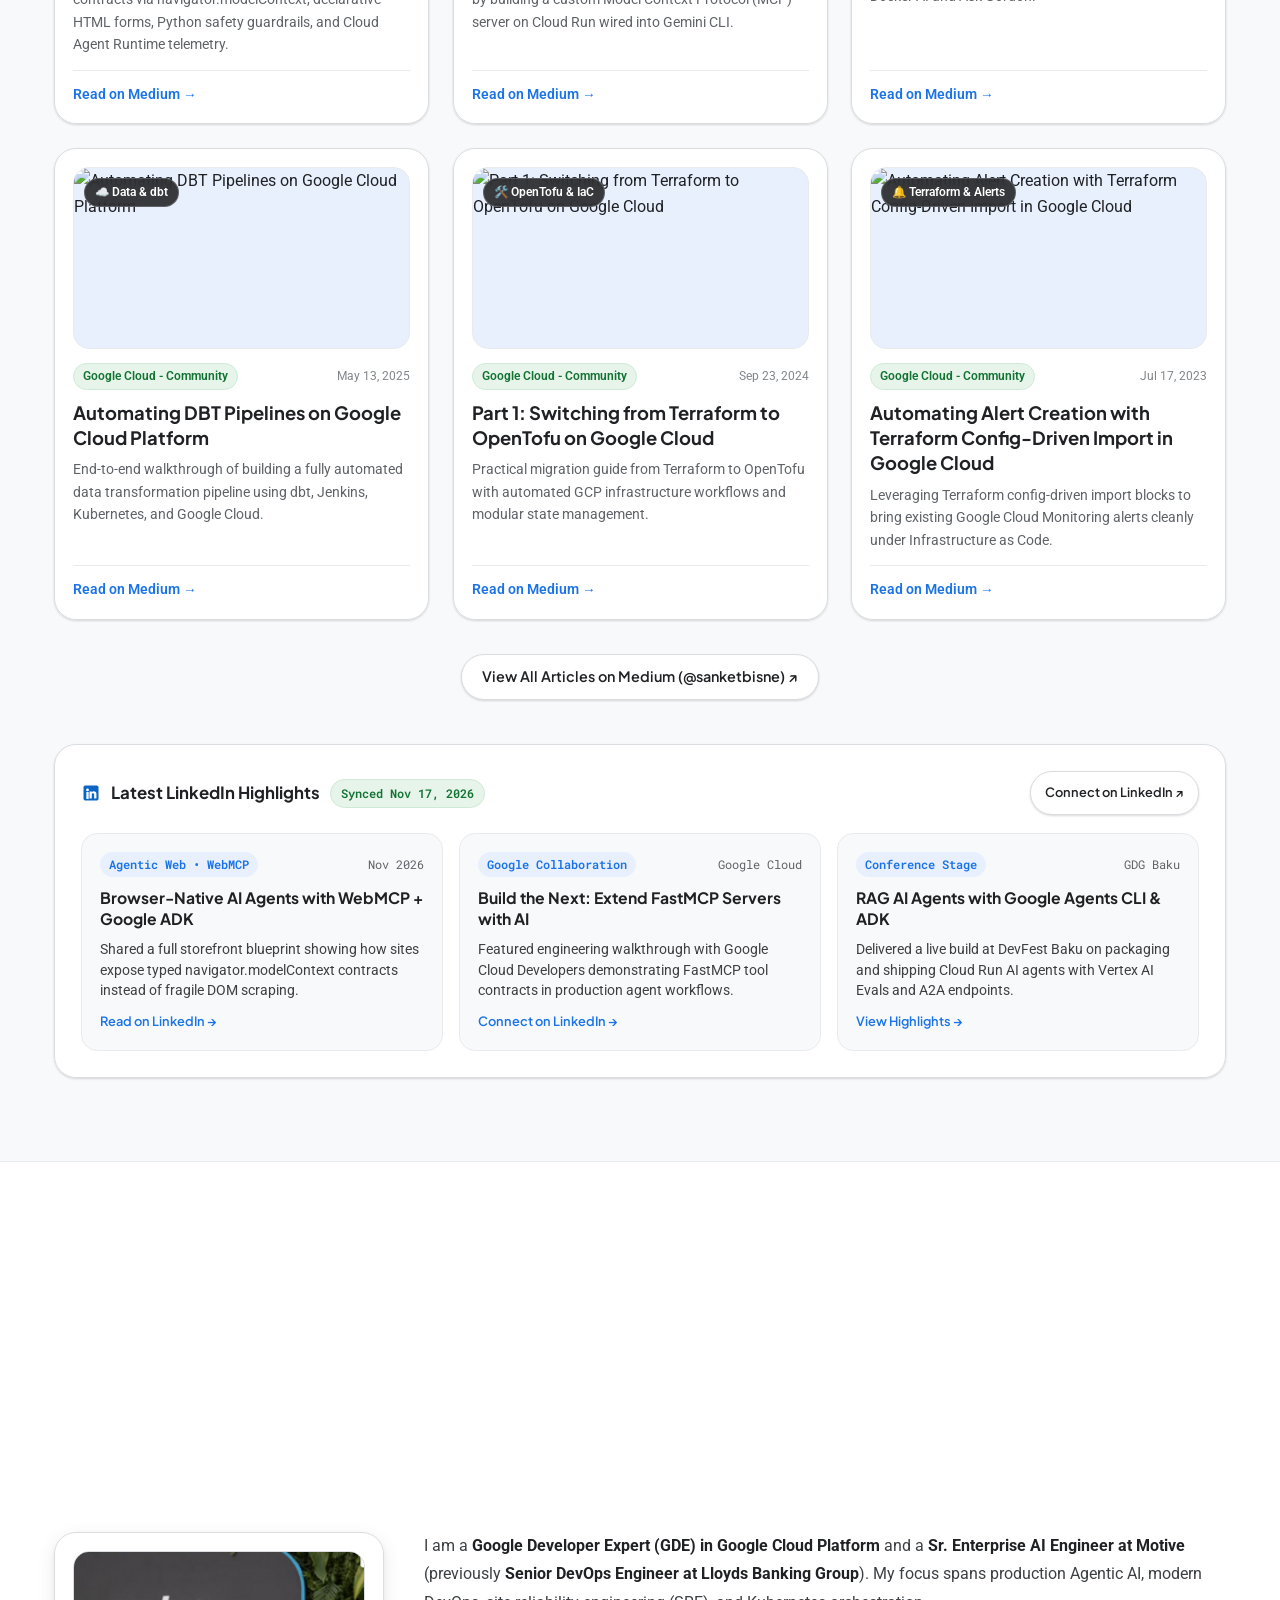
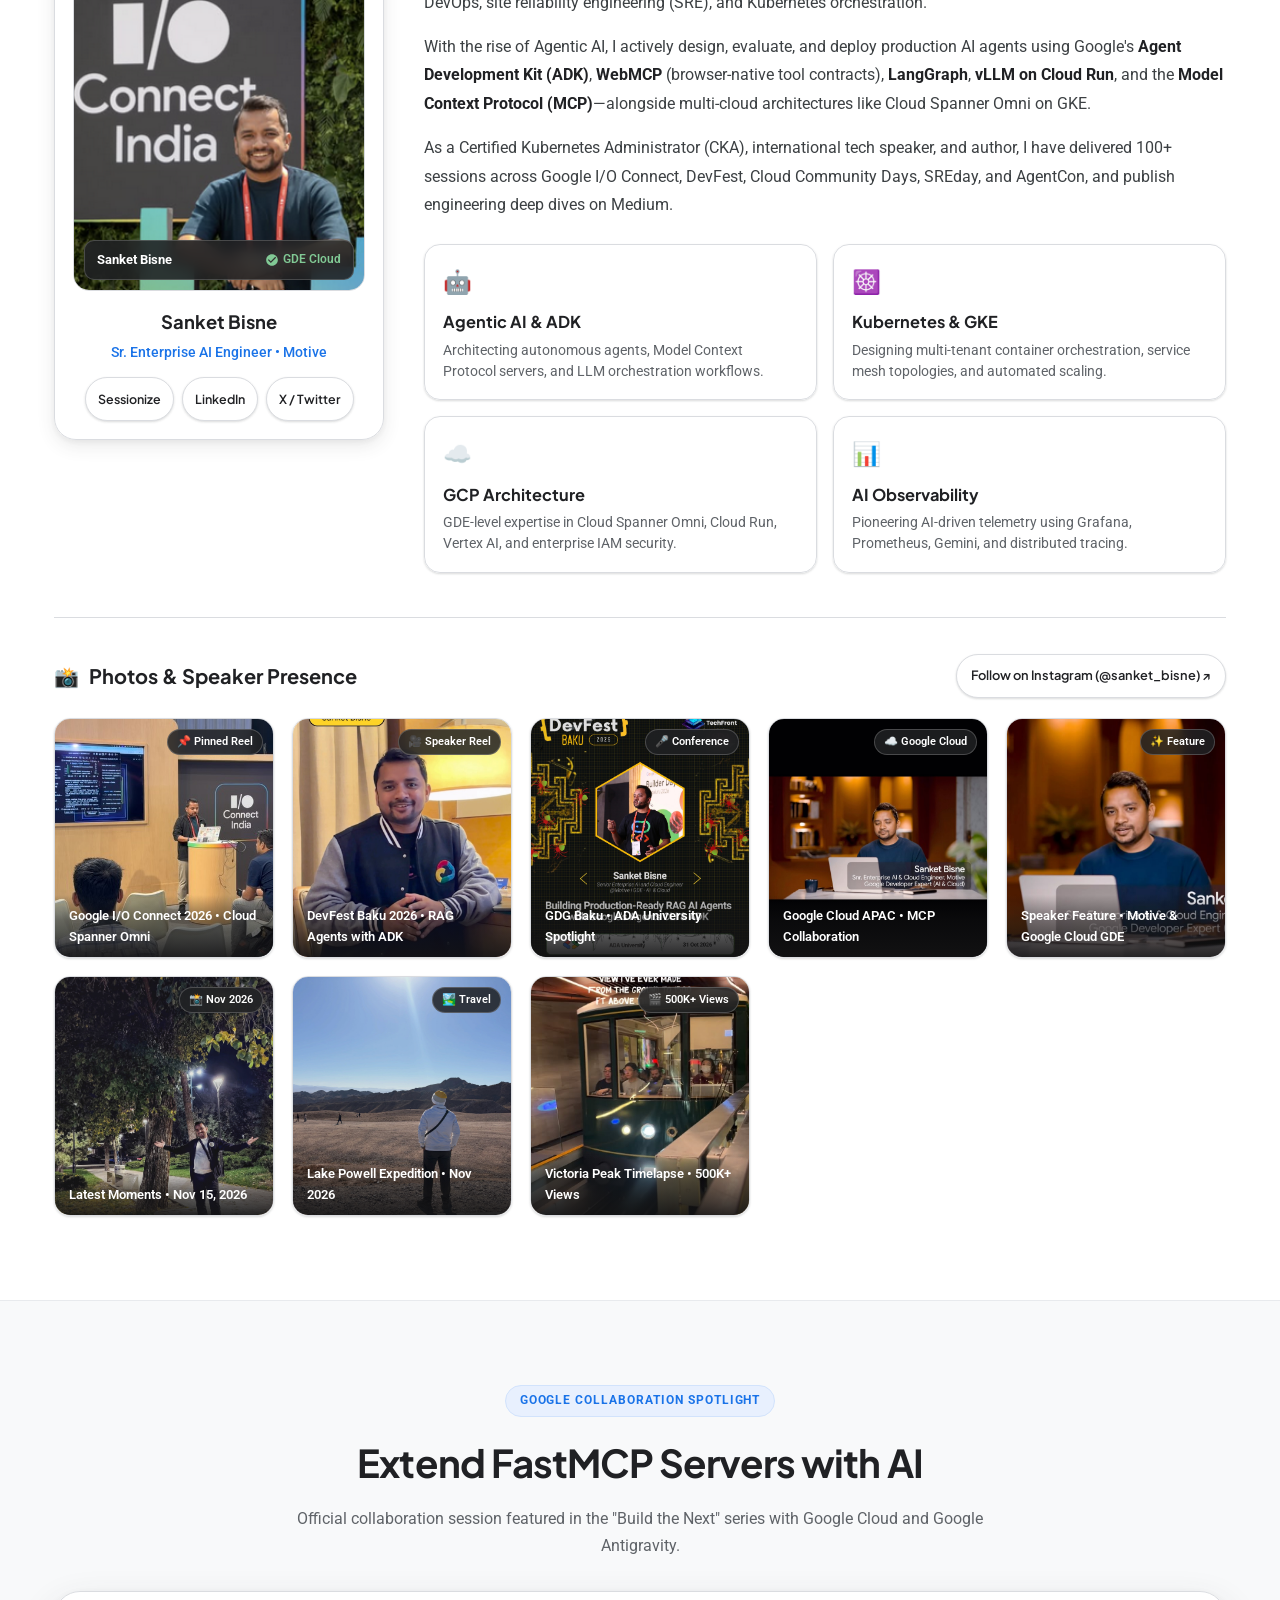
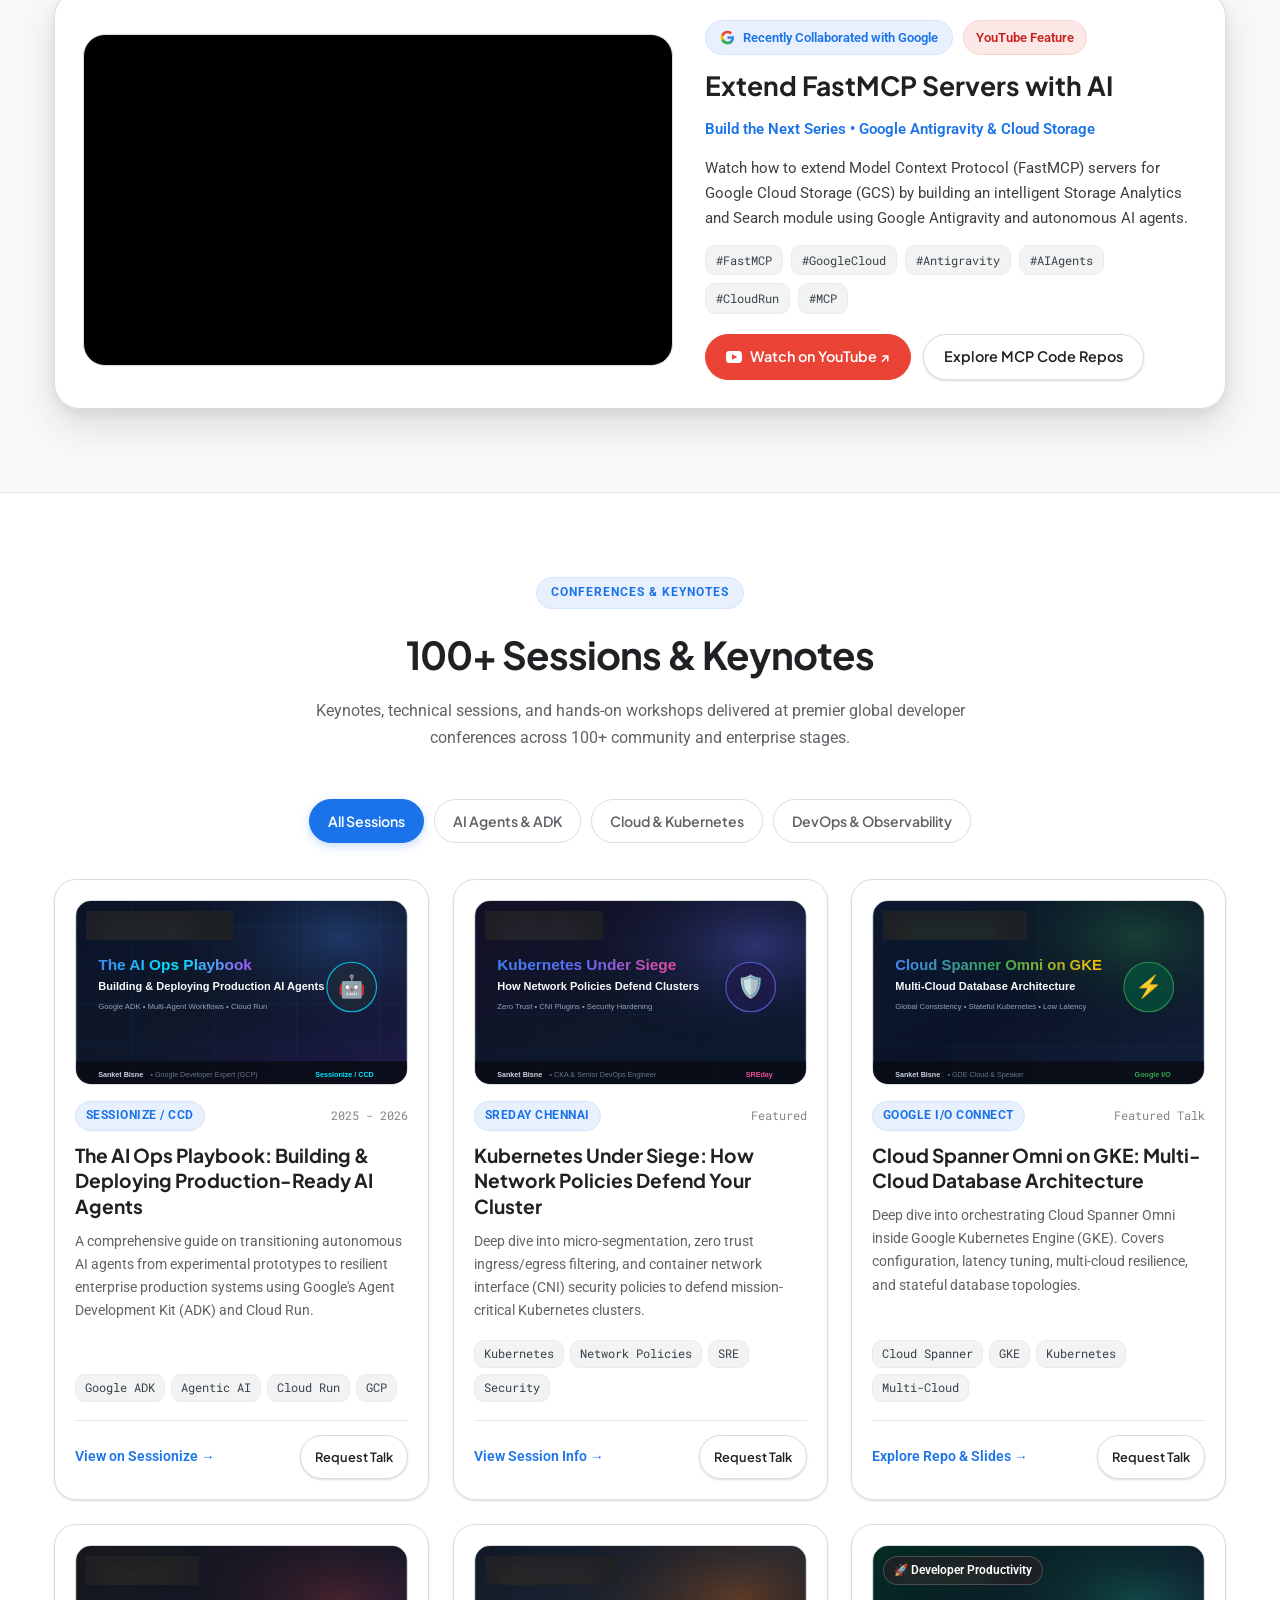
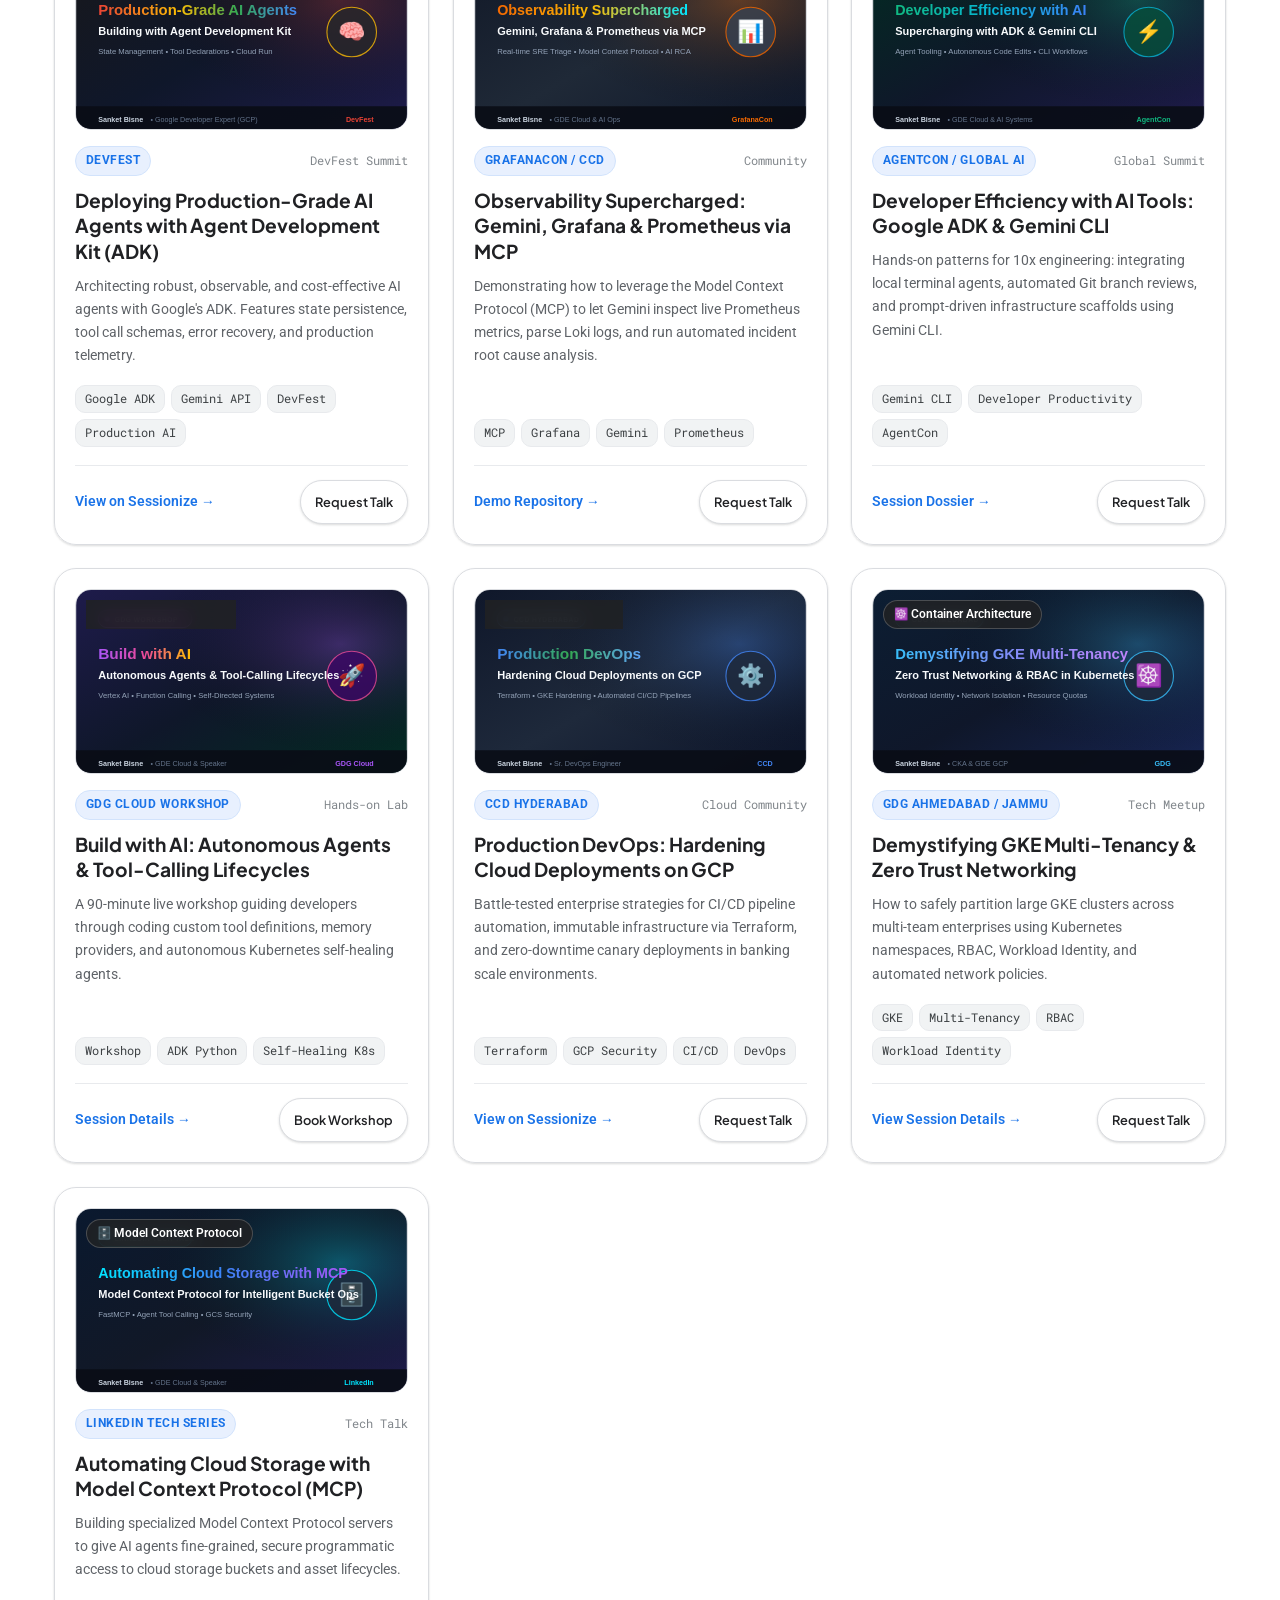
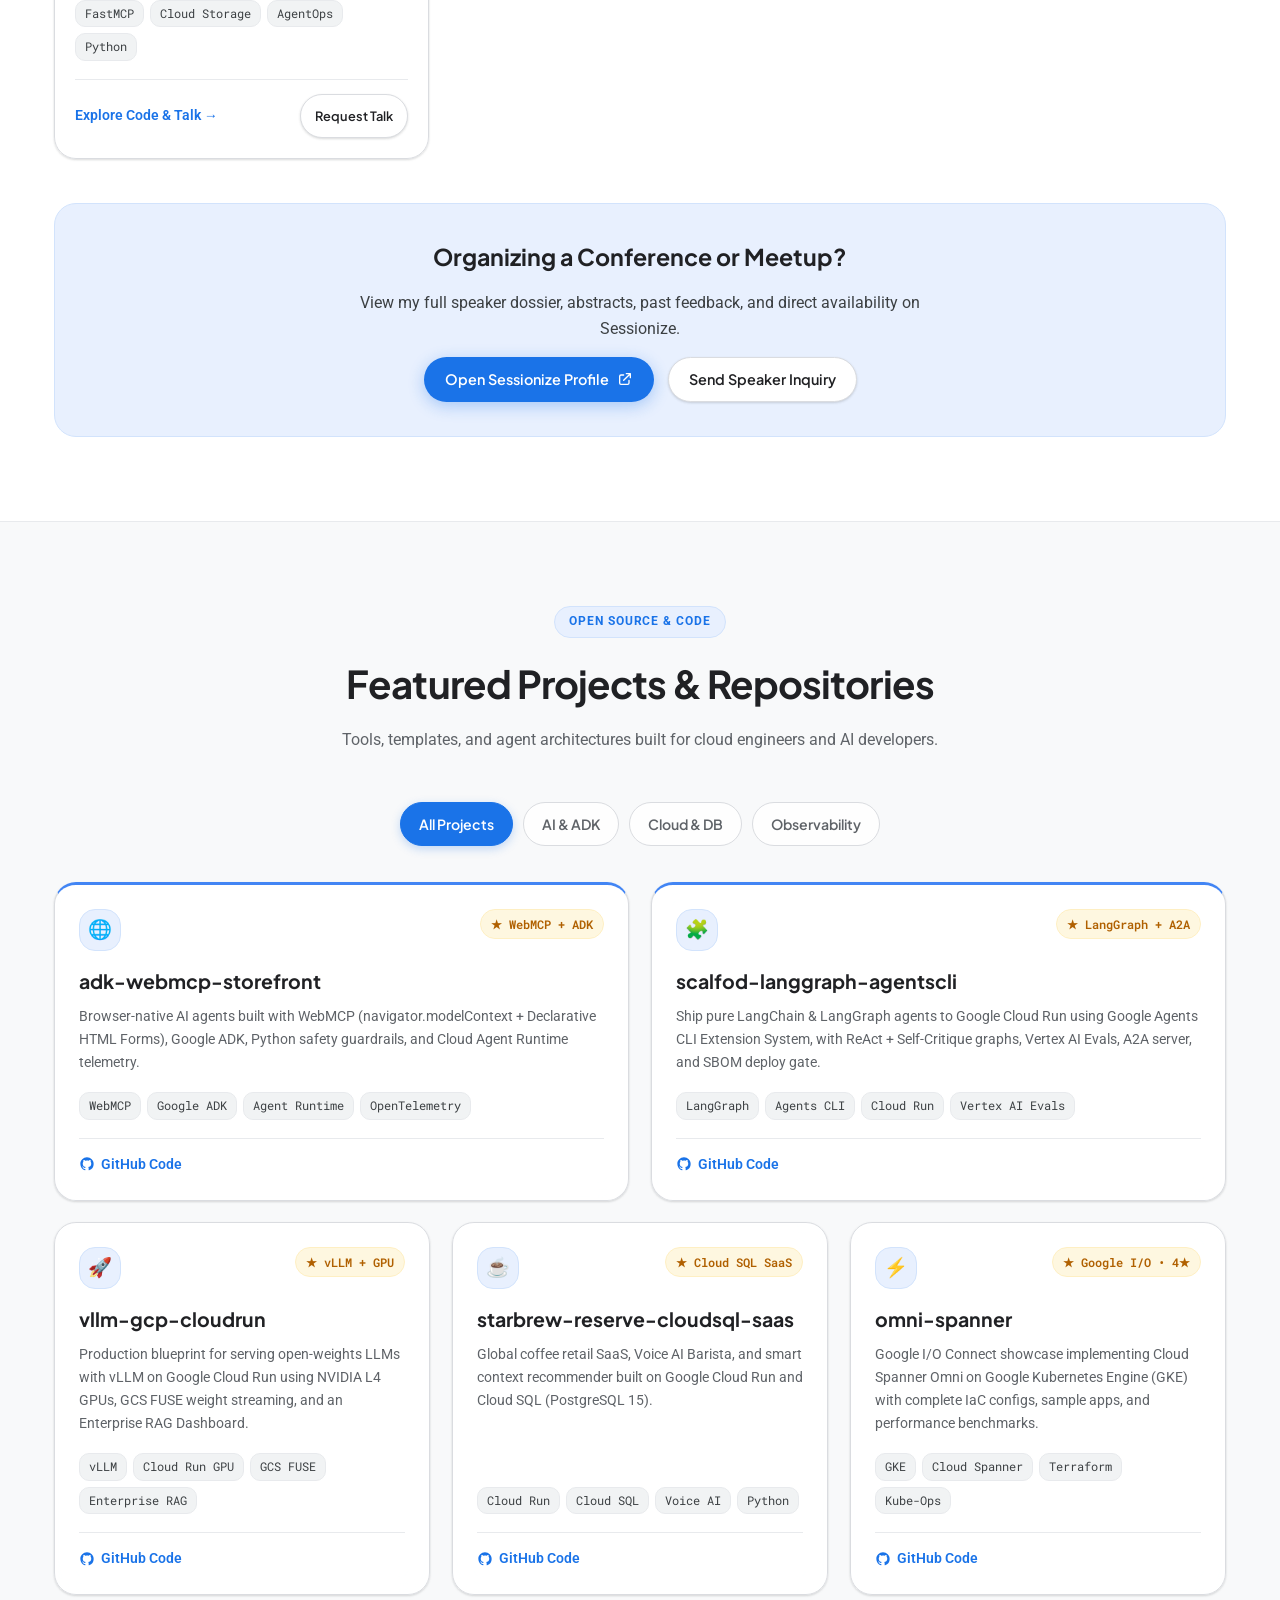
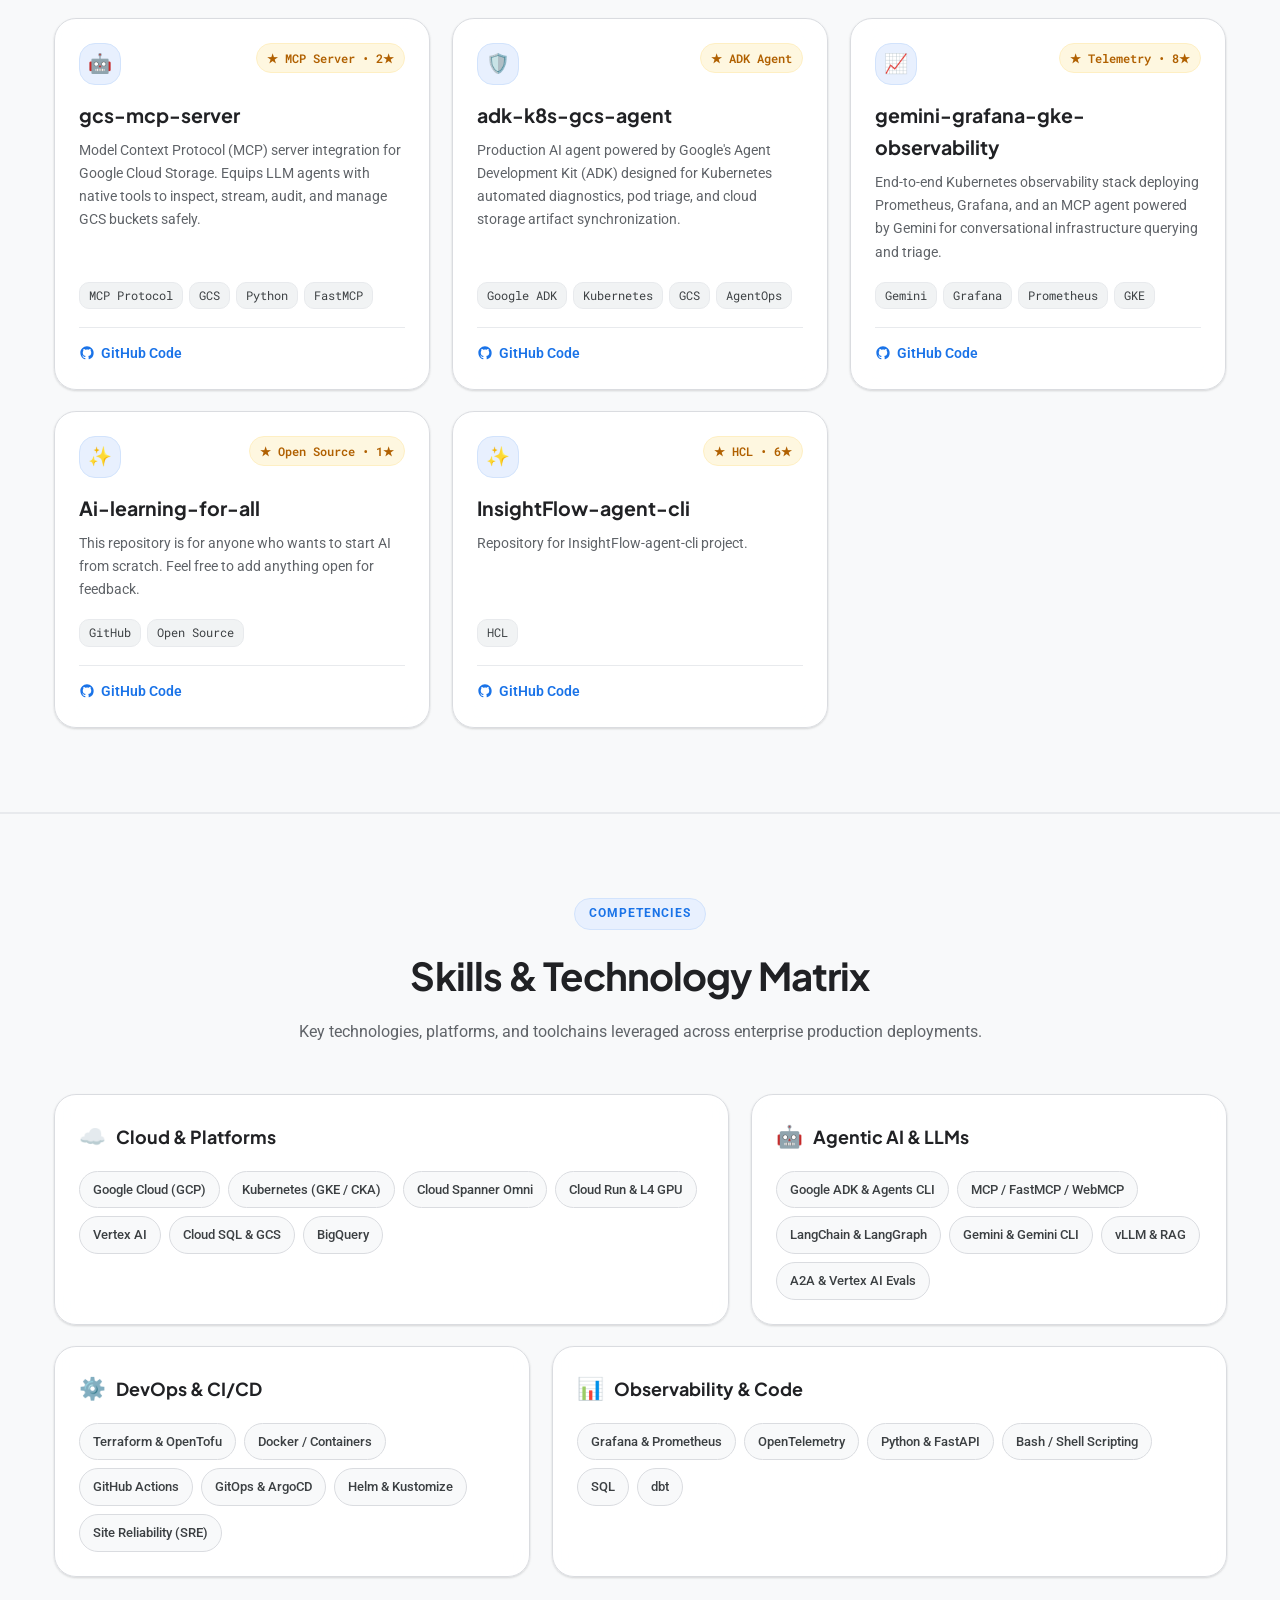
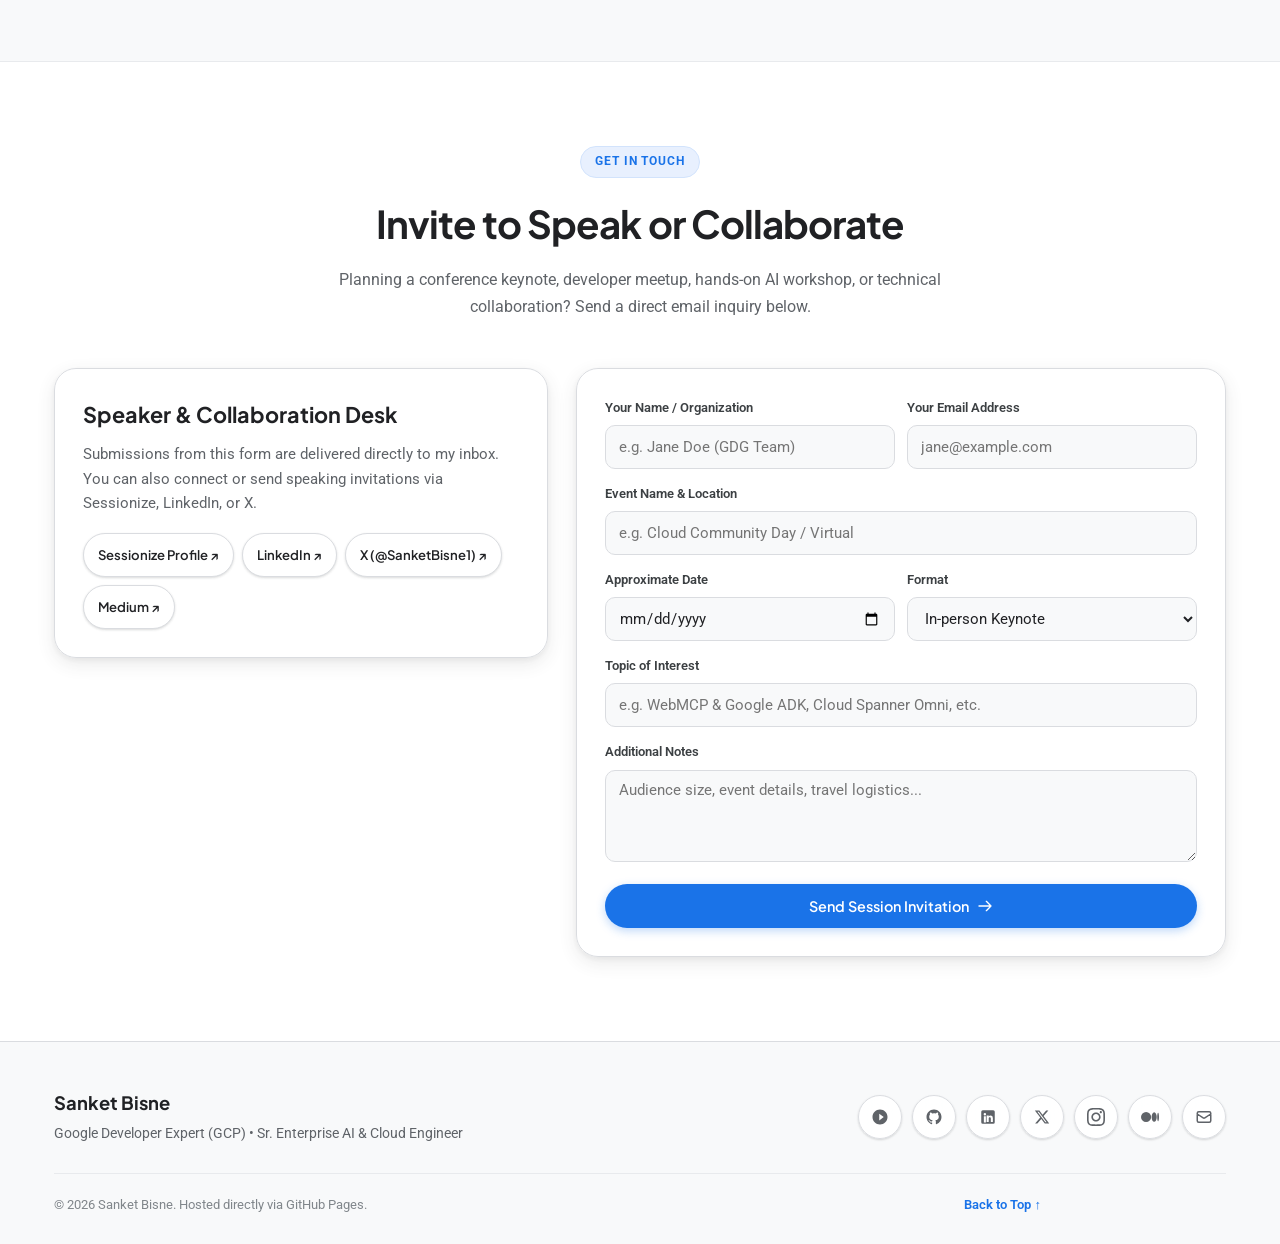
==== commit d46e7885: "fix: resolve mobile navbar/hero overflow, project filters, footer overlap & console warnings" ====
--- a/index.html
+++ b/index.html
@@ -37,8 +37,11 @@
     }
   </script>
 
+  <!-- Favicon (Google 4-Color Spatial Mark) -->
+  <link rel="icon" type="image/svg+xml" href="data:image/svg+xml,%3Csvg xmlns='http://www.w3.org/2000/svg' viewBox='0 0 32 32'%3E%3Crect width='32' height='32' rx='8' fill='%23131314'/%3E%3Ccircle cx='10' cy='10' r='4' fill='%234285F4'/%3E%3Ccircle cx='22' cy='10' r='4' fill='%23EA4335'/%3E%3Ccircle cx='10' cy='22' r='4' fill='%23FBBC04'/%3E%3Ccircle cx='22' cy='22' r='4' fill='%2334A853'/%3E%3C/svg%3E">
+
   <!-- Stylesheet -->
-  <link rel="stylesheet" href="css/style.css?v=20261117b">
+  <link rel="stylesheet" href="css/style.css?v=20261117c">
   
   <!-- Structured Data (JSON-LD) for SEO -->
   <script type="application/ld+json">
@@ -103,7 +106,8 @@
         </button>
         <a href="#speaker-modal" class="btn btn-primary open-speaker-modal" data-topic="General Keynote">
           <svg width="18" height="18" fill="none" stroke="currentColor" viewBox="0 0 24 24"><path stroke-linecap="round" stroke-linejoin="round" stroke-width="2" d="M8 12h.01M12 12h.01M16 12h.01M21 12c0 4.418-4.03 8-9 8a9.863 9.863 0 01-4.255-.949L3 20l1.395-3.72C3.512 15.042 3 13.574 3 12c0-4.418 4.03-8 9-8s9 3.582 9 8z"></path></svg>
-          Invite to Speak
+          <span class="btn-label-desktop">Invite to Speak</span>
+          <span class="btn-label-mobile">Invite</span>
         </a>
         <button class="mobile-menu-btn" aria-label="Toggle navigation menu" aria-expanded="false">
           <svg width="24" height="24" fill="none" stroke="currentColor" viewBox="0 0 24 24"><path stroke-linecap="round" stroke-linejoin="round" stroke-width="2" d="M4 6h16M4 12h16M4 18h16"></path></svg>
@@ -234,7 +238,7 @@
 
             <div class="visual-header" style="margin-bottom: 12px;">
               <div class="avatar-container" style="width: 52px; height: 52px; flex-shrink: 0;">
-                <img src="https://cdn.sessionize.com/image/8757-400o400o2-XR5uKT2nveJSmhpvc5J21r.jpg" alt="Sanket Bisne" class="avatar-img" onerror="this.onerror=null; this.src='https://github.com/sanketbisne.png';">
+                <img src="images/instagram/google-io-logo.jpg" alt="Sanket Bisne" class="avatar-img" onerror="this.onerror=null; this.src='https://github.com/sanketbisne.png';">
               </div>
               <div class="visual-header-text">
                 <h3 style="font-size: 1.05rem; line-height: 1.3;">Extend FastMCP Servers with AI</h3>
@@ -480,7 +484,7 @@
         <!-- Speaker Portrait Photo Card -->
         <div class="speaker-portrait-card">
           <div class="speaker-portrait-frame">
-            <img src="images/instagram/google-io-logo.jpg" alt="Sanket Bisne at Google I/O Connect" class="speaker-portrait-img" onerror="this.onerror=null; this.src='https://cdn.sessionize.com/image/8757-400o400o2-XR5uKT2nveJSmhpvc5J21r.jpg';">
+            <img src="images/instagram/google-io-logo.jpg" alt="Sanket Bisne at Google I/O Connect" class="speaker-portrait-img" onerror="this.onerror=null; this.src='https://github.com/sanketbisne.png';">
             <div class="portrait-badge-overlay">
               <span class="portrait-badge-text">Sanket Bisne</span>
               <span class="portrait-verified">
@@ -1594,6 +1598,6 @@
   <script src="https://cdn.jsdelivr.net/npm/three@0.149.0/build/three.min.js" defer></script>
   <script src="https://cdn.jsdelivr.net/npm/gsap@3.12.5/dist/gsap.min.js" defer></script>
   <script src="https://cdn.jsdelivr.net/npm/gsap@3.12.5/dist/ScrollTrigger.min.js" defer></script>
-  <script src="js/main.js?v=20261117c" defer></script>
+  <script src="js/main.js?v=20261117d" defer></script>
 </body>
 </html>
--- a/css/style.css
+++ b/css/style.css
@@ -386,6 +386,10 @@
   flex-shrink: 0;
 }
 
+.btn-label-mobile {
+  display: none;
+}
+
 .cmdk-trigger-btn {
   height: 40px;
   padding: 0 12px;
@@ -541,7 +545,7 @@
    3D Spatial Hero Section + Three.js WebGL Constellation Canvas
    ========================================================================== */
 .hero {
-  padding: 120px 0 88px;
+  padding: 98px 0 68px;
   position: relative;
   overflow: hidden;
 }
@@ -563,7 +567,7 @@
 
 .hero-grid {
   display: grid;
-  grid-template-columns: 1fr 1.05fr;
+  grid-template-columns: minmax(0, 1fr) minmax(0, 1.05fr);
   align-items: center;
   gap: 44px;
 }
@@ -572,6 +576,8 @@
   display: flex;
   flex-direction: column;
   align-items: flex-start;
+  min-width: 0;
+  max-width: 100%;
 }
 
 .hero-top-spotlight {
@@ -799,6 +805,8 @@
   flex-direction: column;
   align-items: center;
   gap: 24px;
+  min-width: 0;
+  max-width: 100%;
 }
 
 .visual-card {
@@ -2247,7 +2255,7 @@
   }
 
   .hero-grid {
-    grid-template-columns: 1fr;
+    grid-template-columns: minmax(0, 1fr);
     text-align: center;
   }
 
@@ -2282,7 +2290,8 @@
   gap: 12px;
   margin-top: 22px;
   width: 100%;
-  max-width: 620px;
+  max-width: min(620px, 100%);
+  box-sizing: border-box;
   padding: 6px 12px 6px 8px;
   border-radius: var(--radius-full);
   background: var(--bg-glass);
@@ -2310,7 +2319,8 @@
 }
 
 .hero-ticker-viewport {
-  flex: 1;
+  flex: 1 1 0%;
+  width: 0;
   min-width: 0;
   overflow: hidden;
   -webkit-mask-image: linear-gradient(90deg, transparent 0, #000 18px, #000 calc(100% - 18px), transparent 100%);
@@ -2789,13 +2799,35 @@
   }
 }
 
+@media (min-width: 769px) {
+  .footer-bottom {
+    padding-right: 185px;
+  }
+}
+
 @media (max-width: 768px) {
   body {
     padding-bottom: 74px;
   }
 
+  .nav-container {
+    padding: 0 14px;
+    gap: 8px;
+  }
+
+  .logo {
+    font-size: 1.02rem;
+    gap: 6px;
+    min-width: 0;
+  }
+
+  .logo-badge {
+    font-size: 0.65rem;
+    padding: 2px 7px;
+  }
+
   .hero {
-    padding: 104px 0 68px;
+    padding: 96px 0 64px;
   }
 
   .hero-top-spotlight {
@@ -2811,9 +2843,23 @@
     display: none;
   }
 
+  .navbar .nav-actions {
+    gap: 6px;
+  }
+
   .navbar .nav-actions .btn-primary {
-    padding: 8px 14px;
-    font-size: 0.84rem;
+    padding: 8px 12px;
+    font-size: 0.8rem;
+    min-height: 44px;
+    white-space: nowrap;
+  }
+
+  .btn-label-desktop {
+    display: none;
+  }
+
+  .btn-label-mobile {
+    display: inline;
   }
 
   .speaking-grid,
@@ -2927,3 +2973,12 @@
     grid-template-columns: 1fr;
   }
 }
+
+@media (max-width: 420px) {
+  .logo-badge {
+    display: none;
+  }
+  .navbar .nav-actions .btn-primary svg {
+    display: none;
+  }
+}
